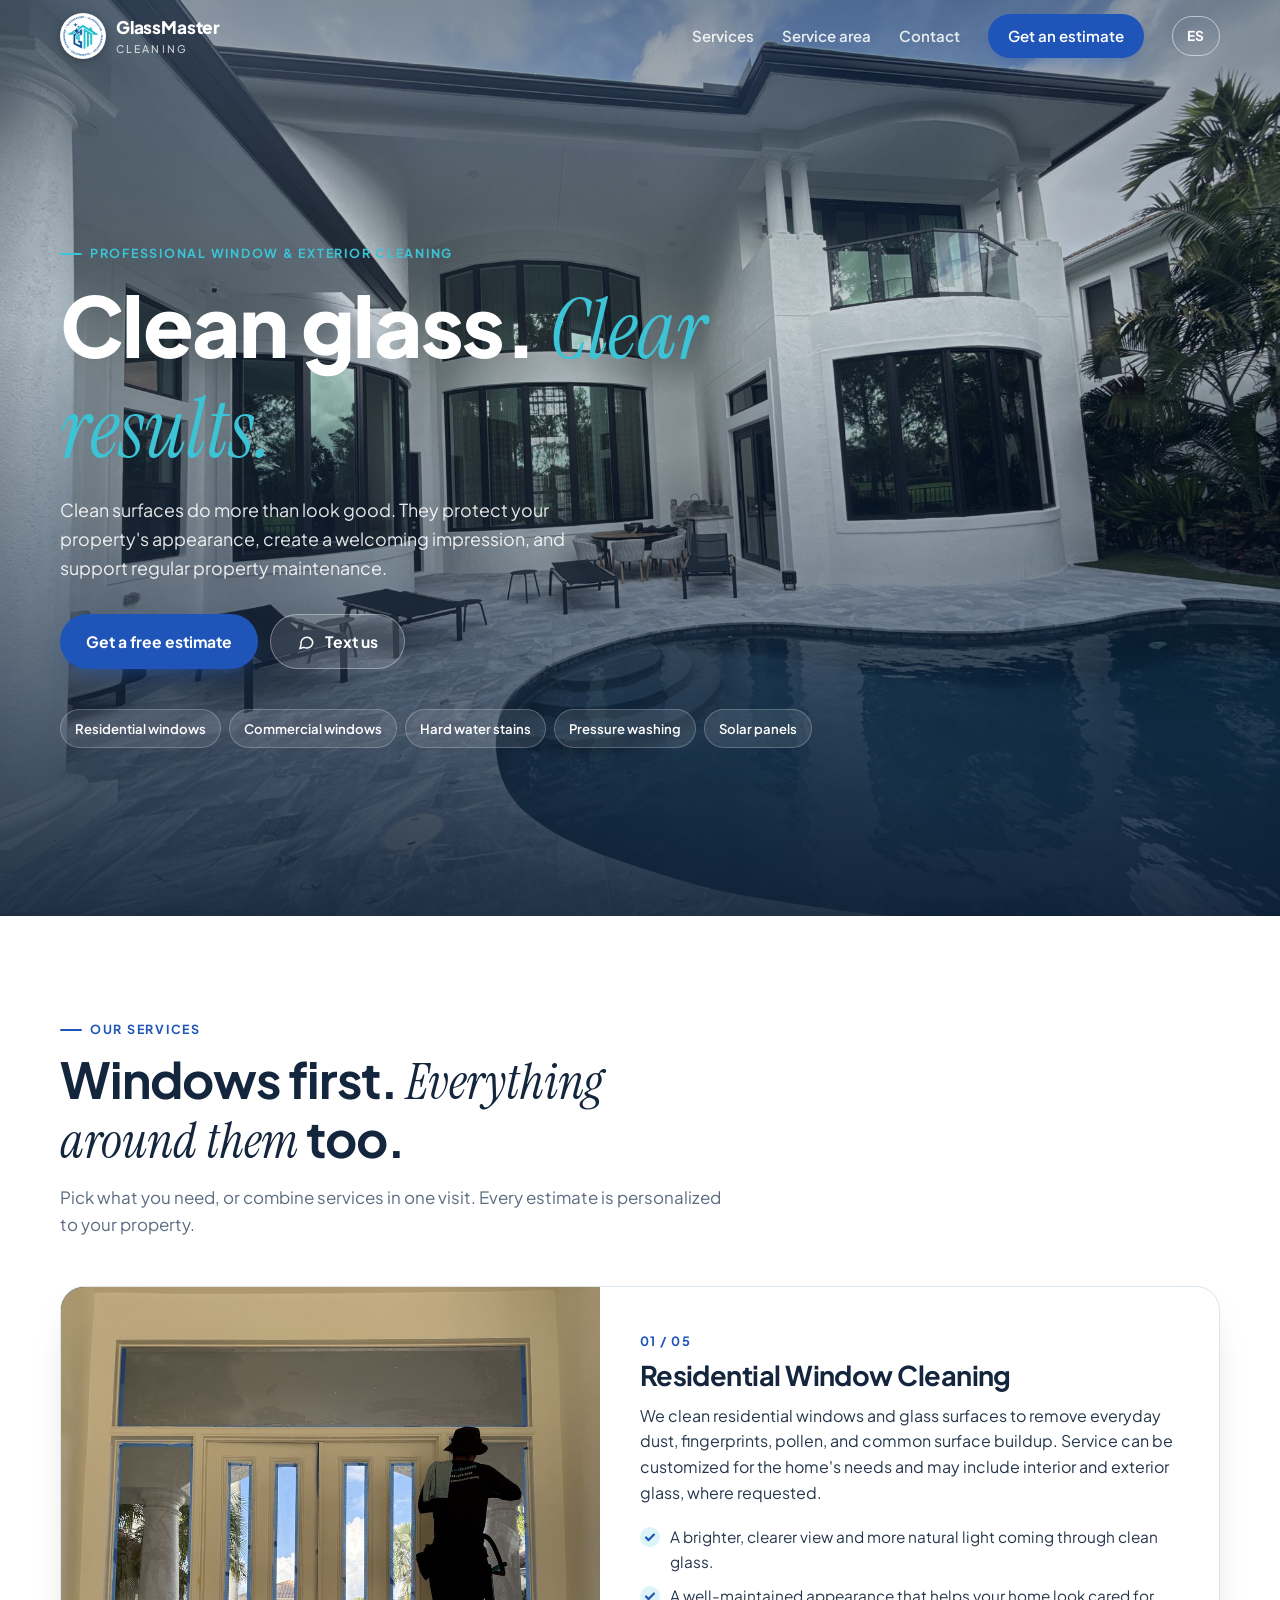
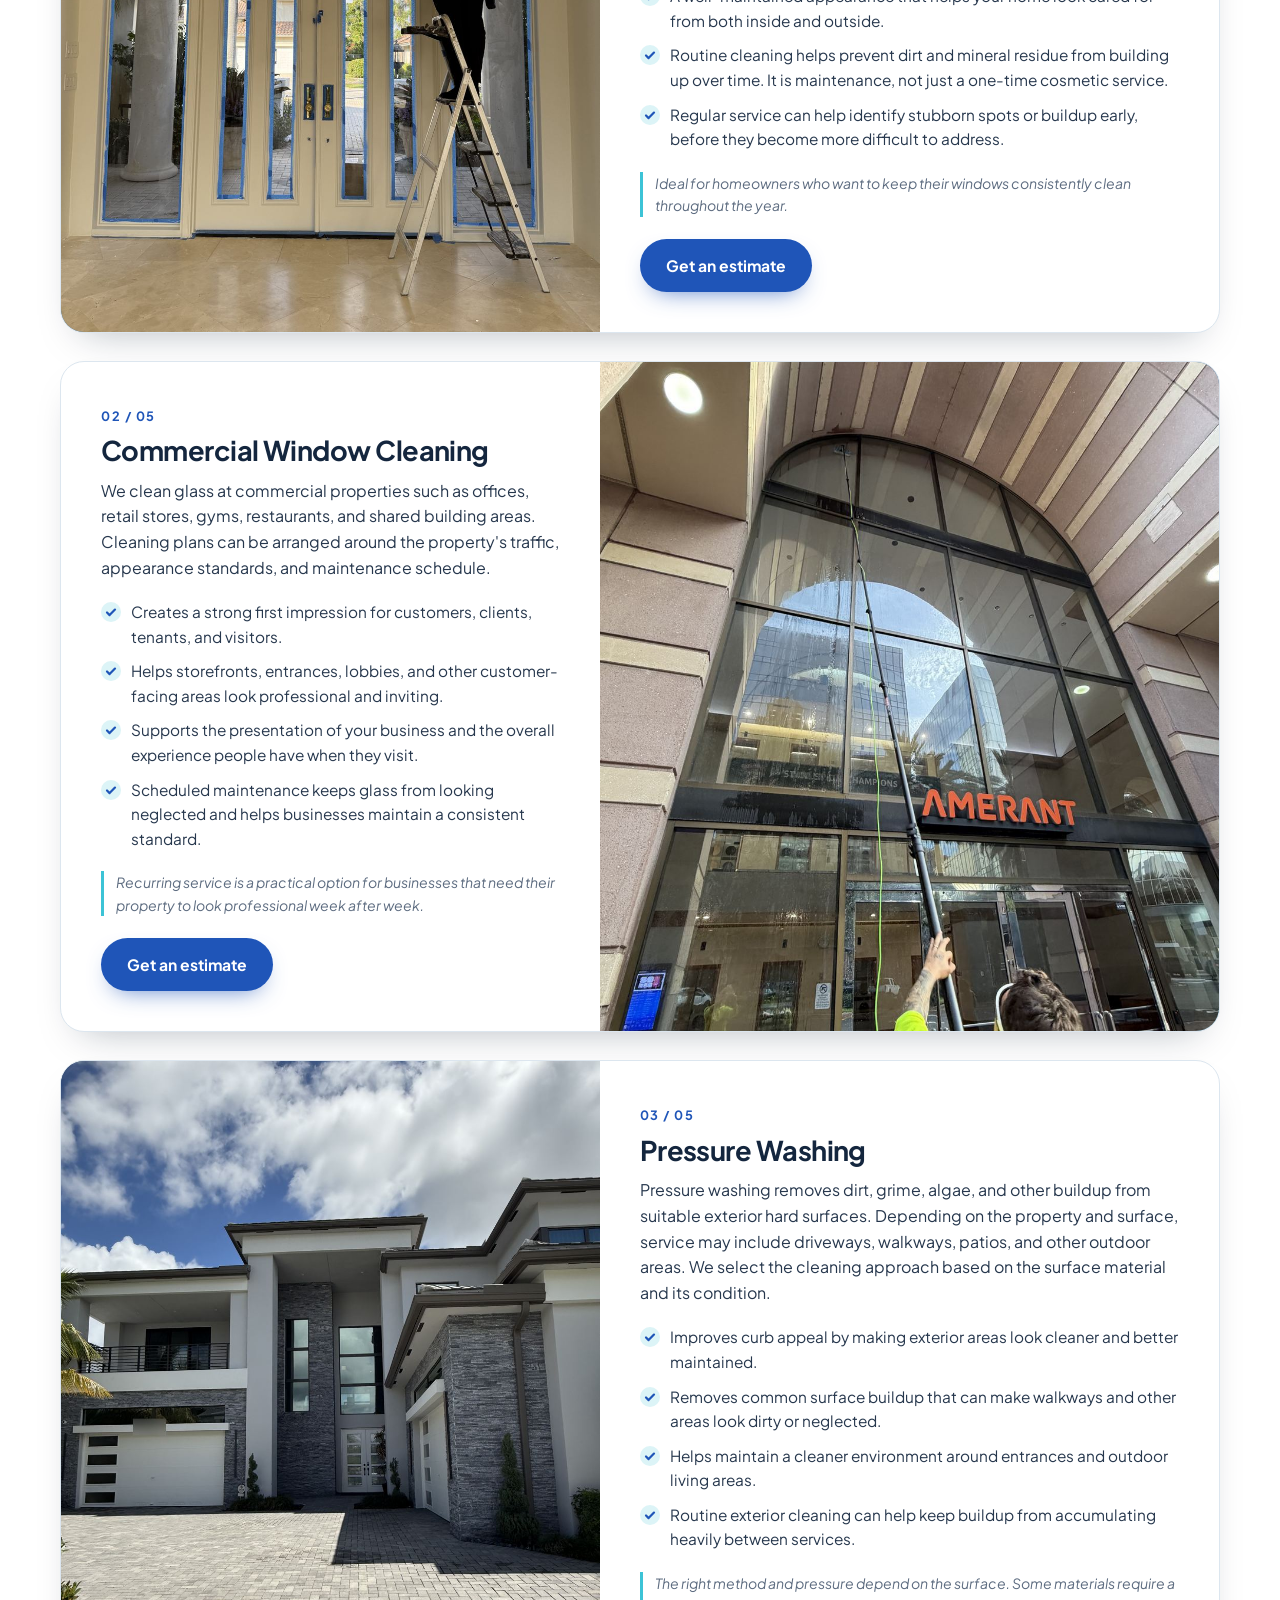
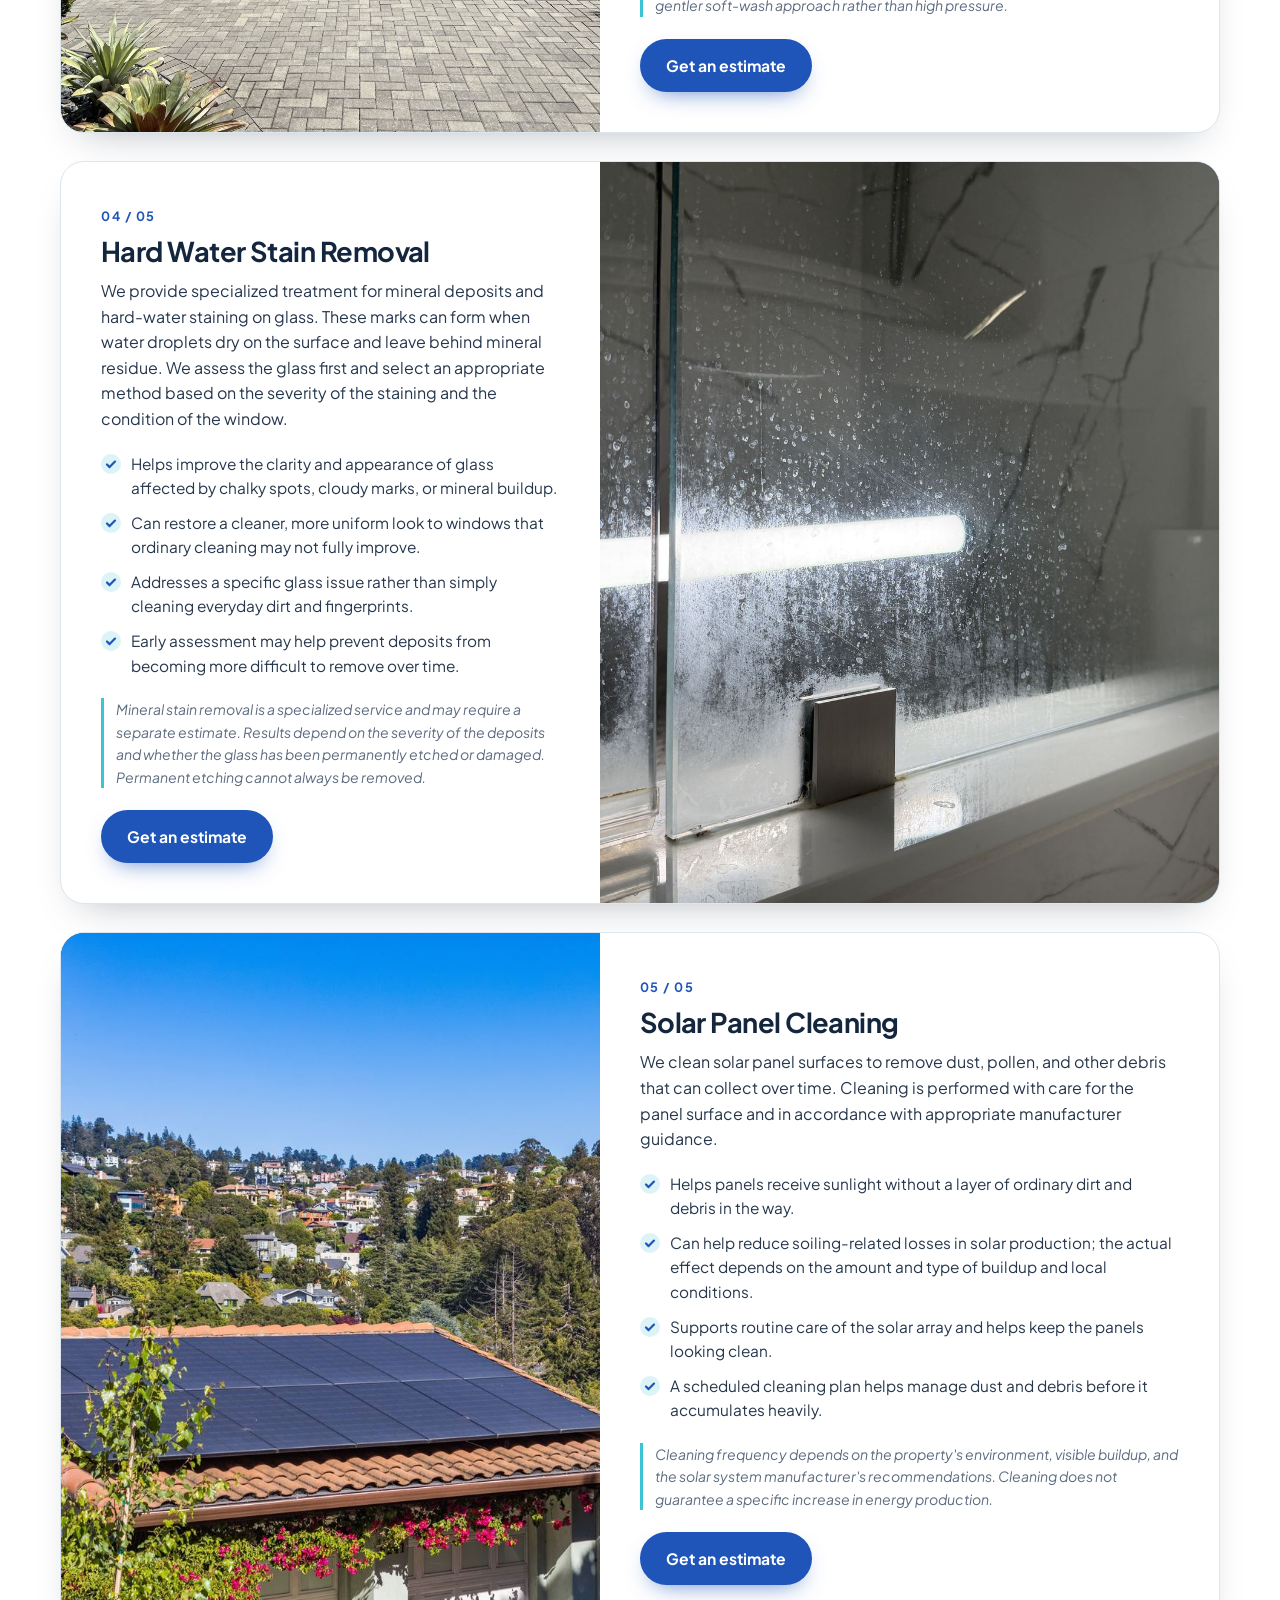
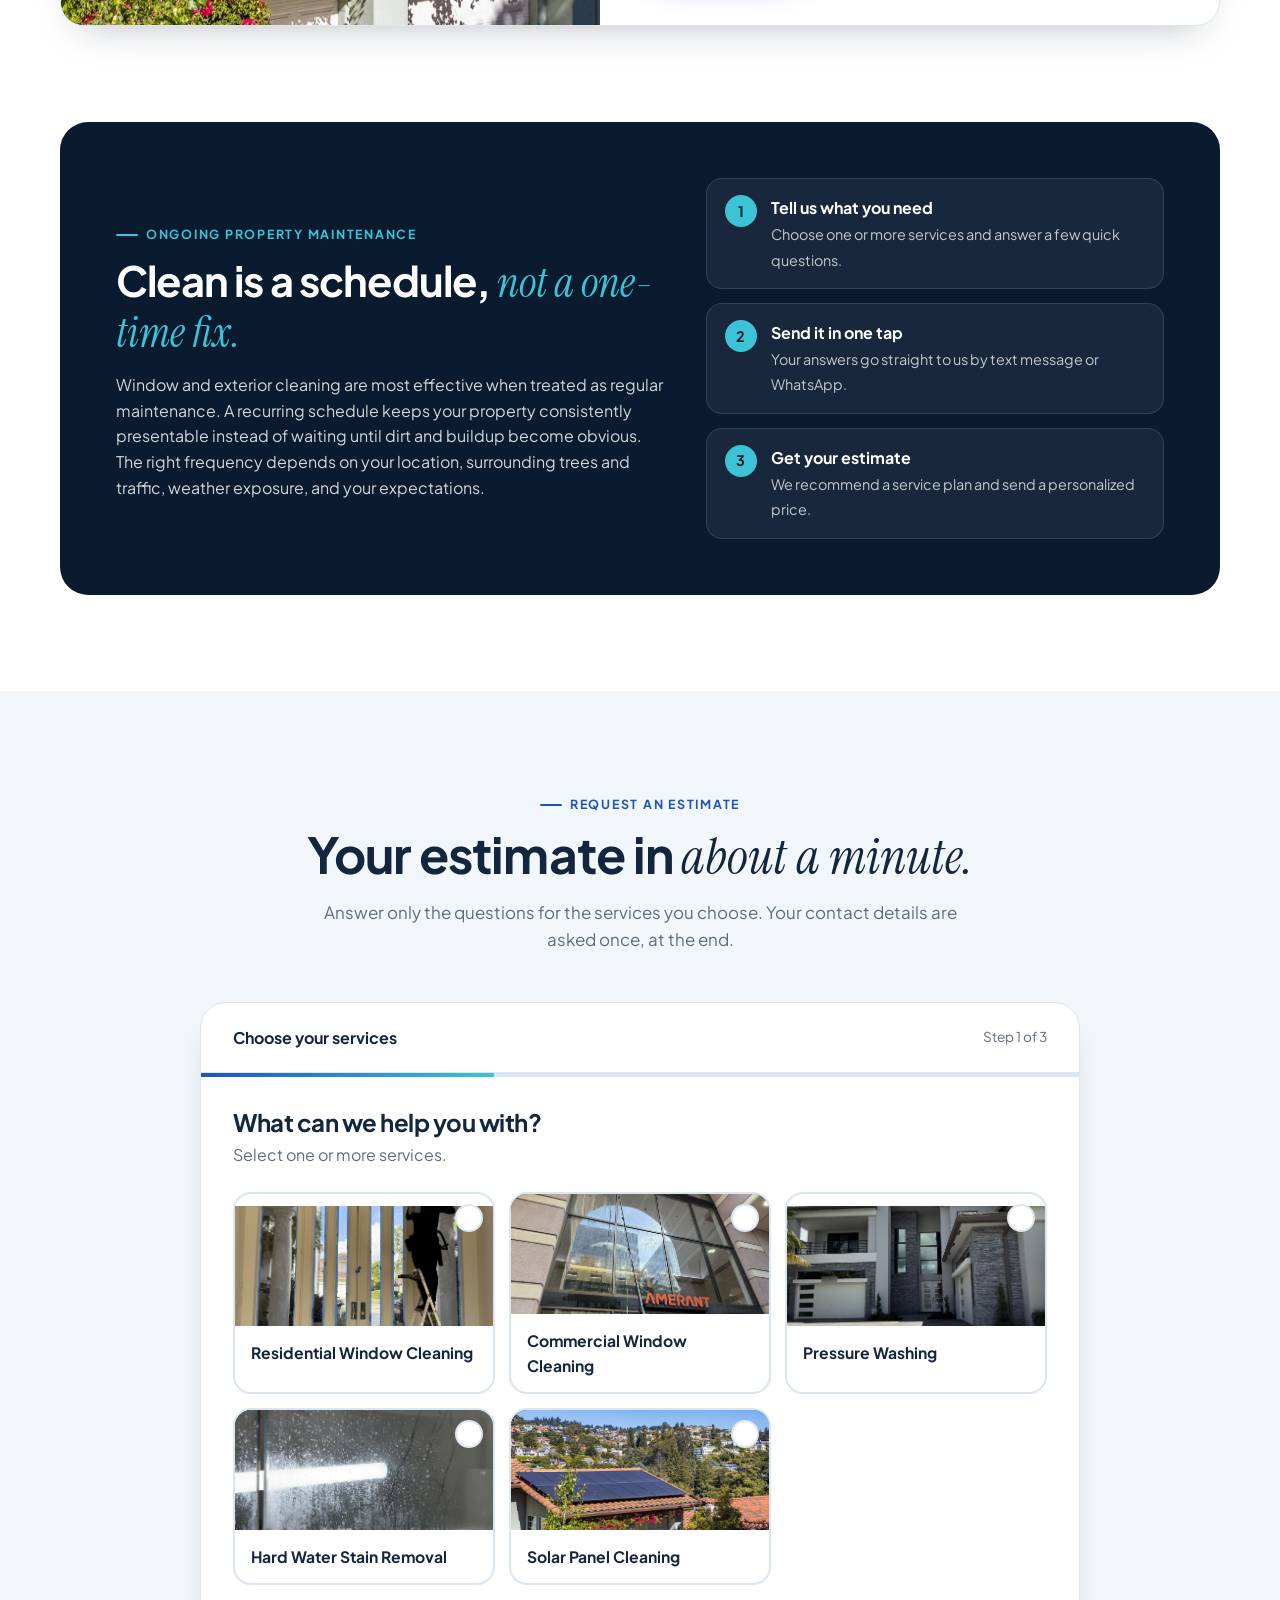
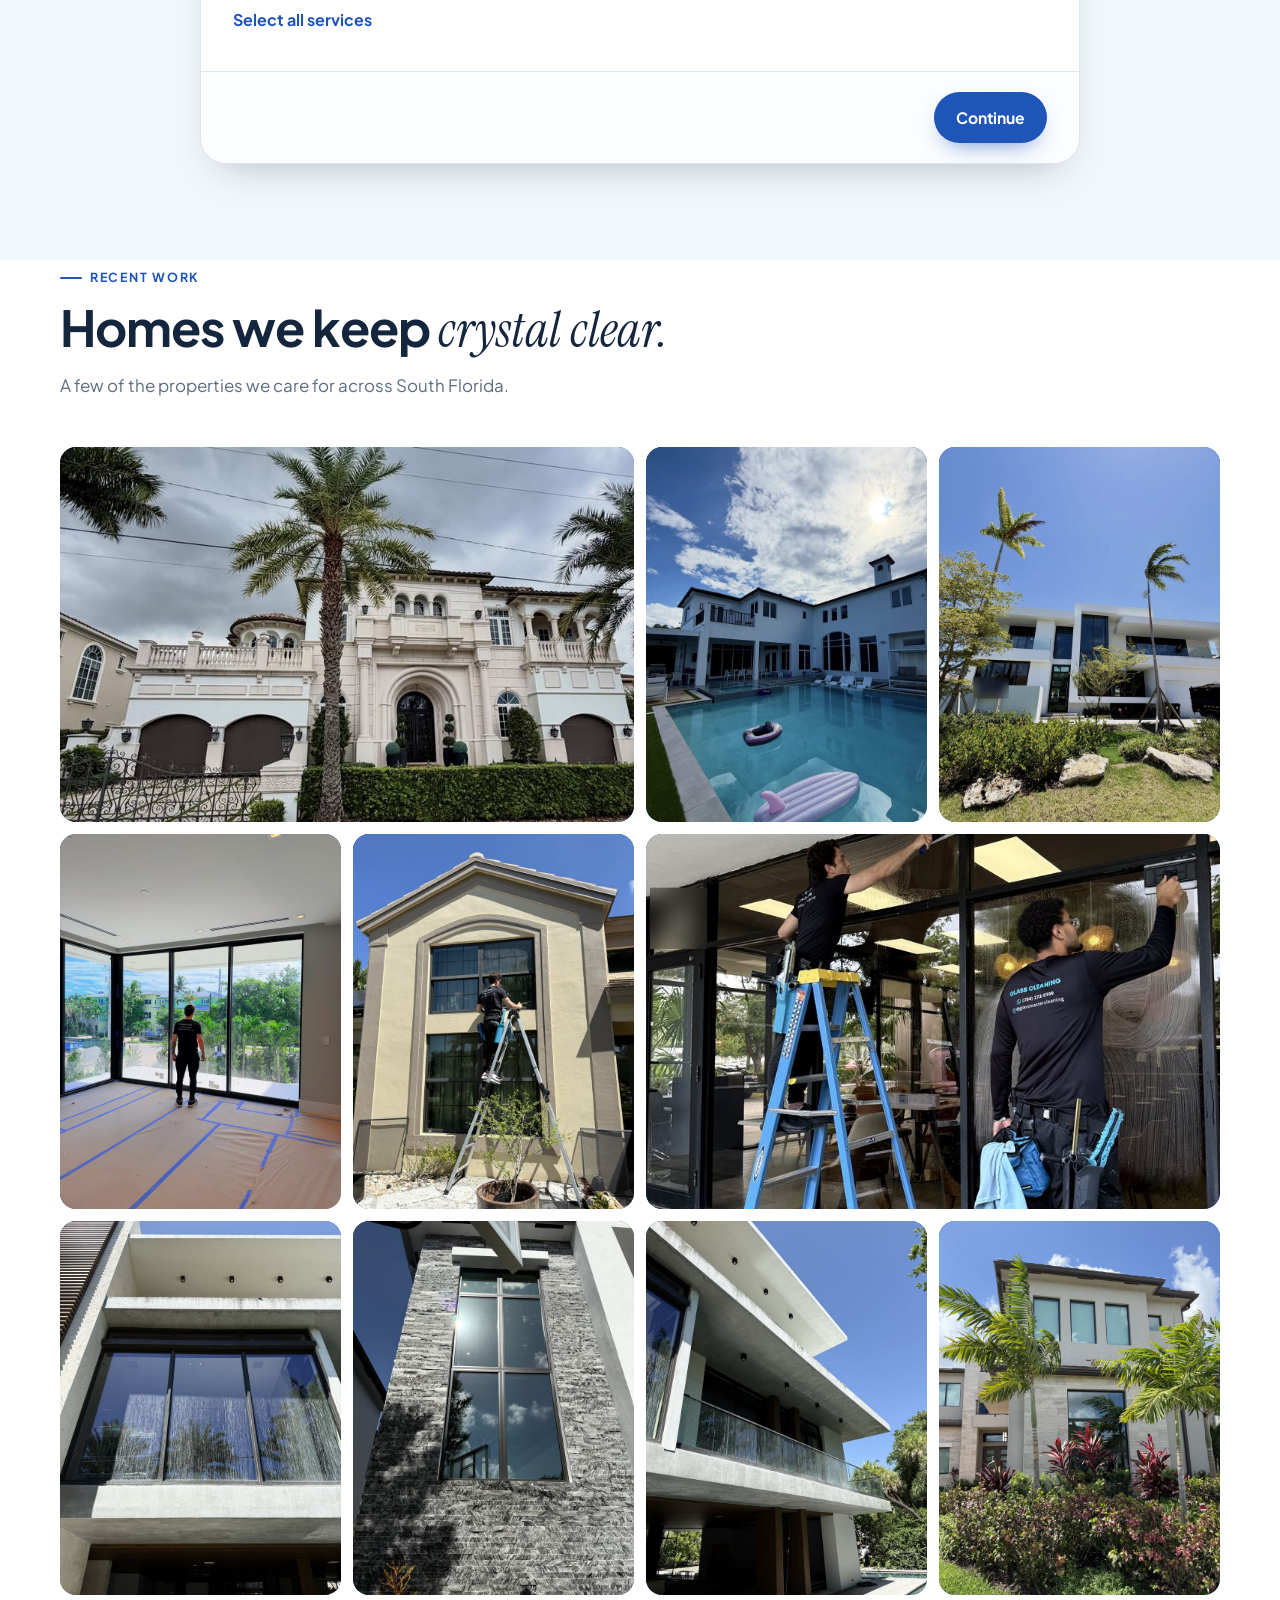
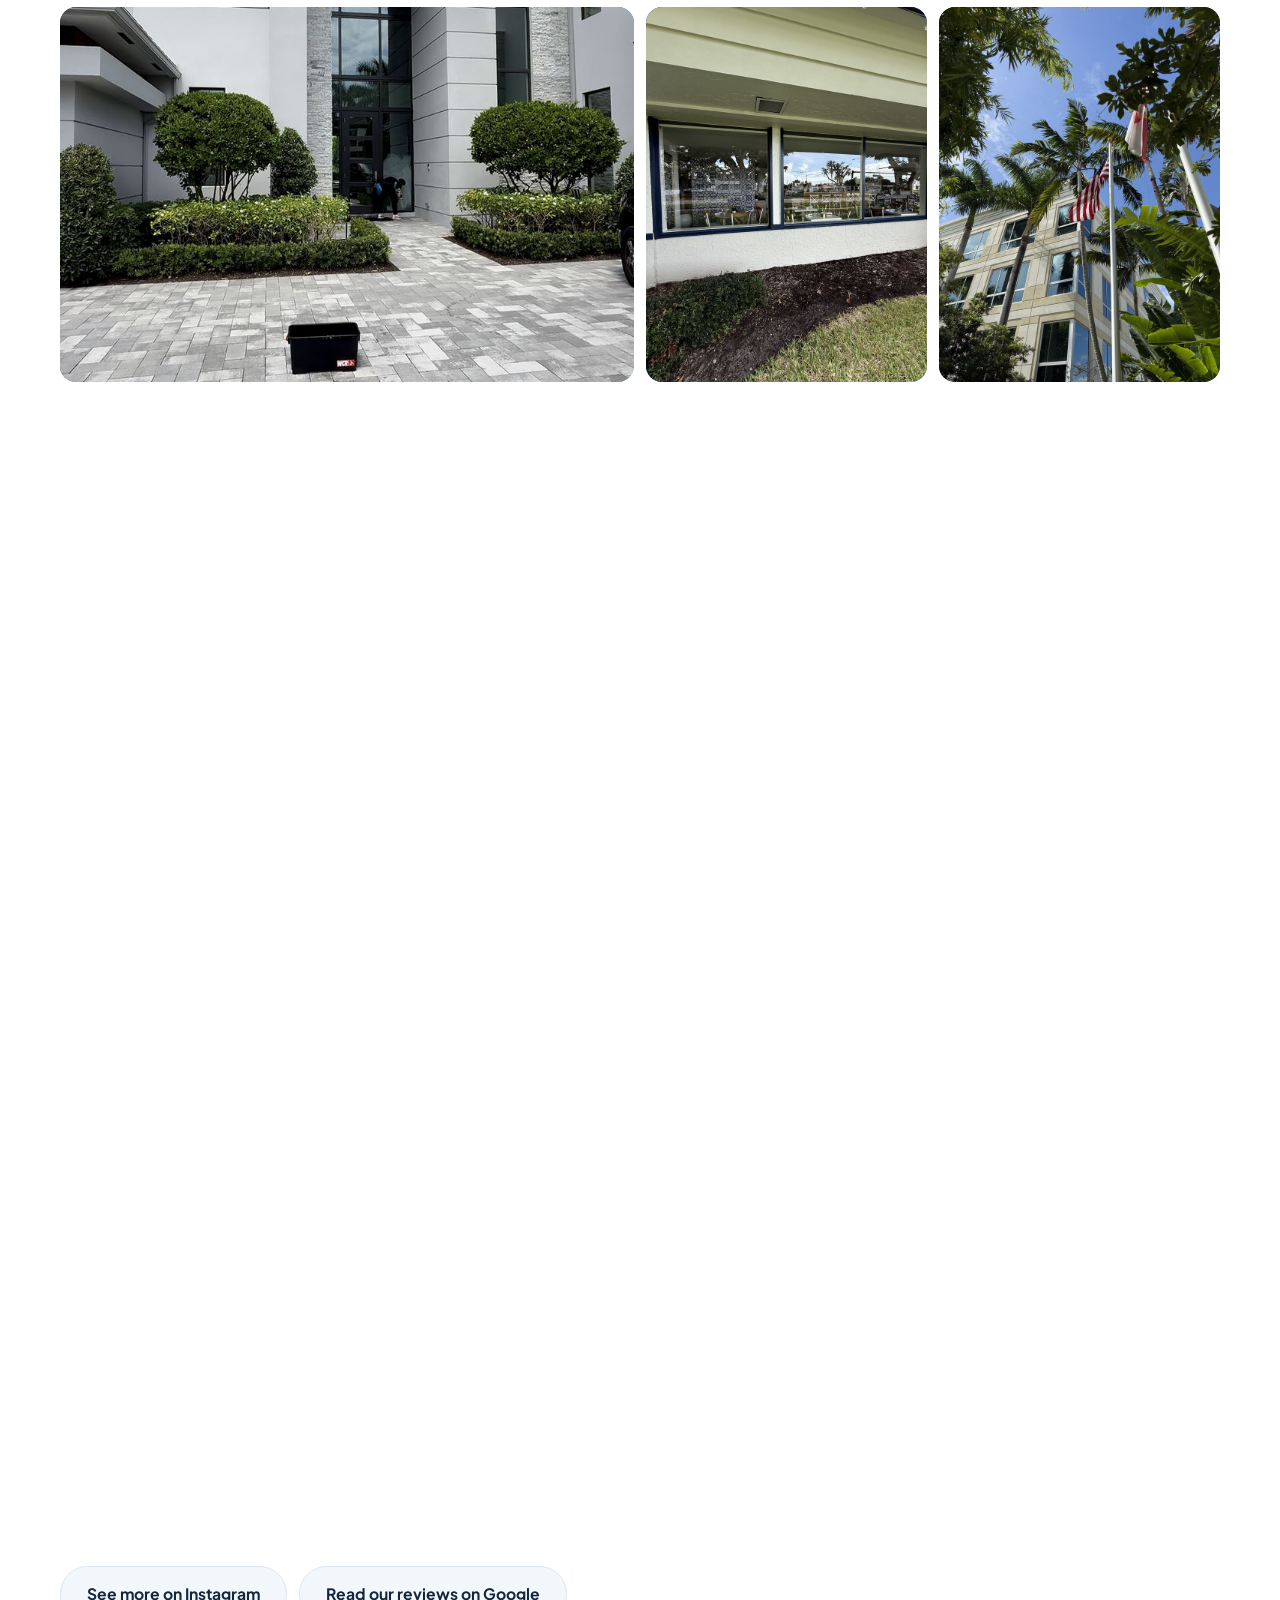
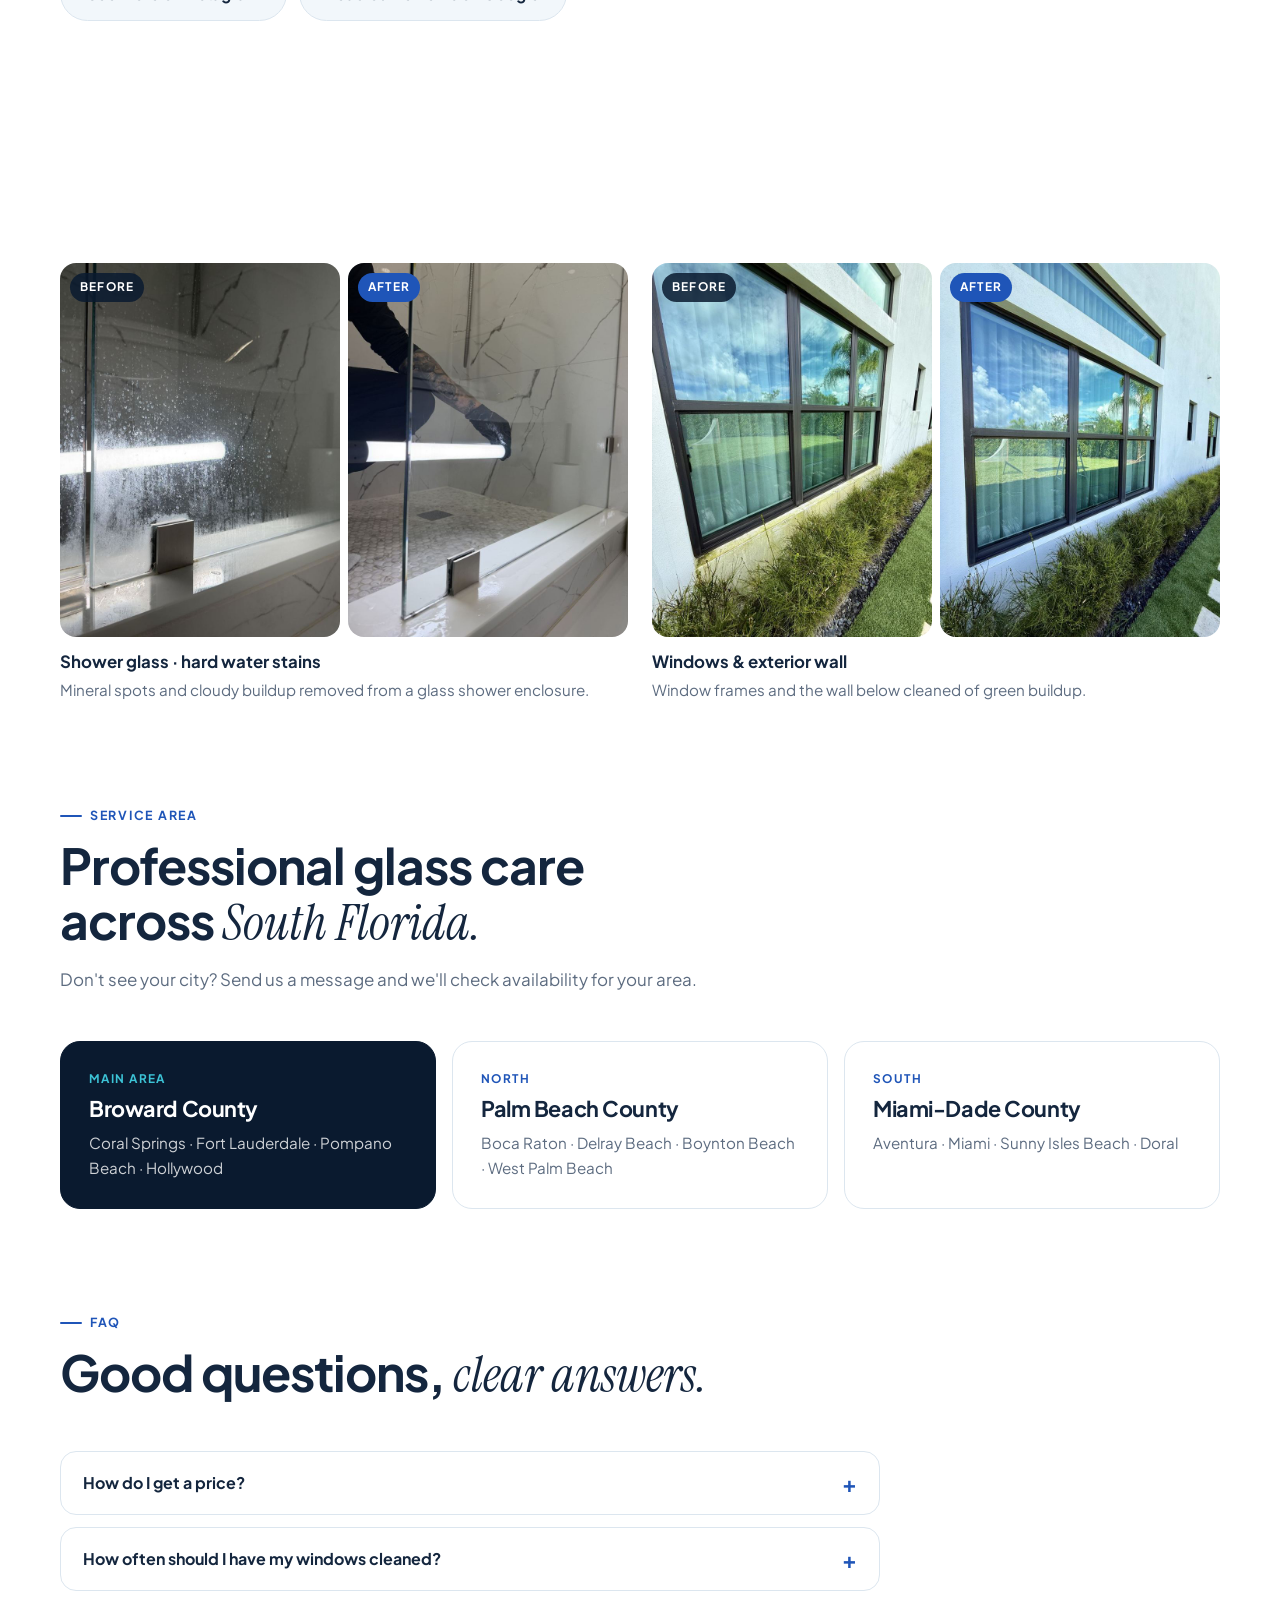
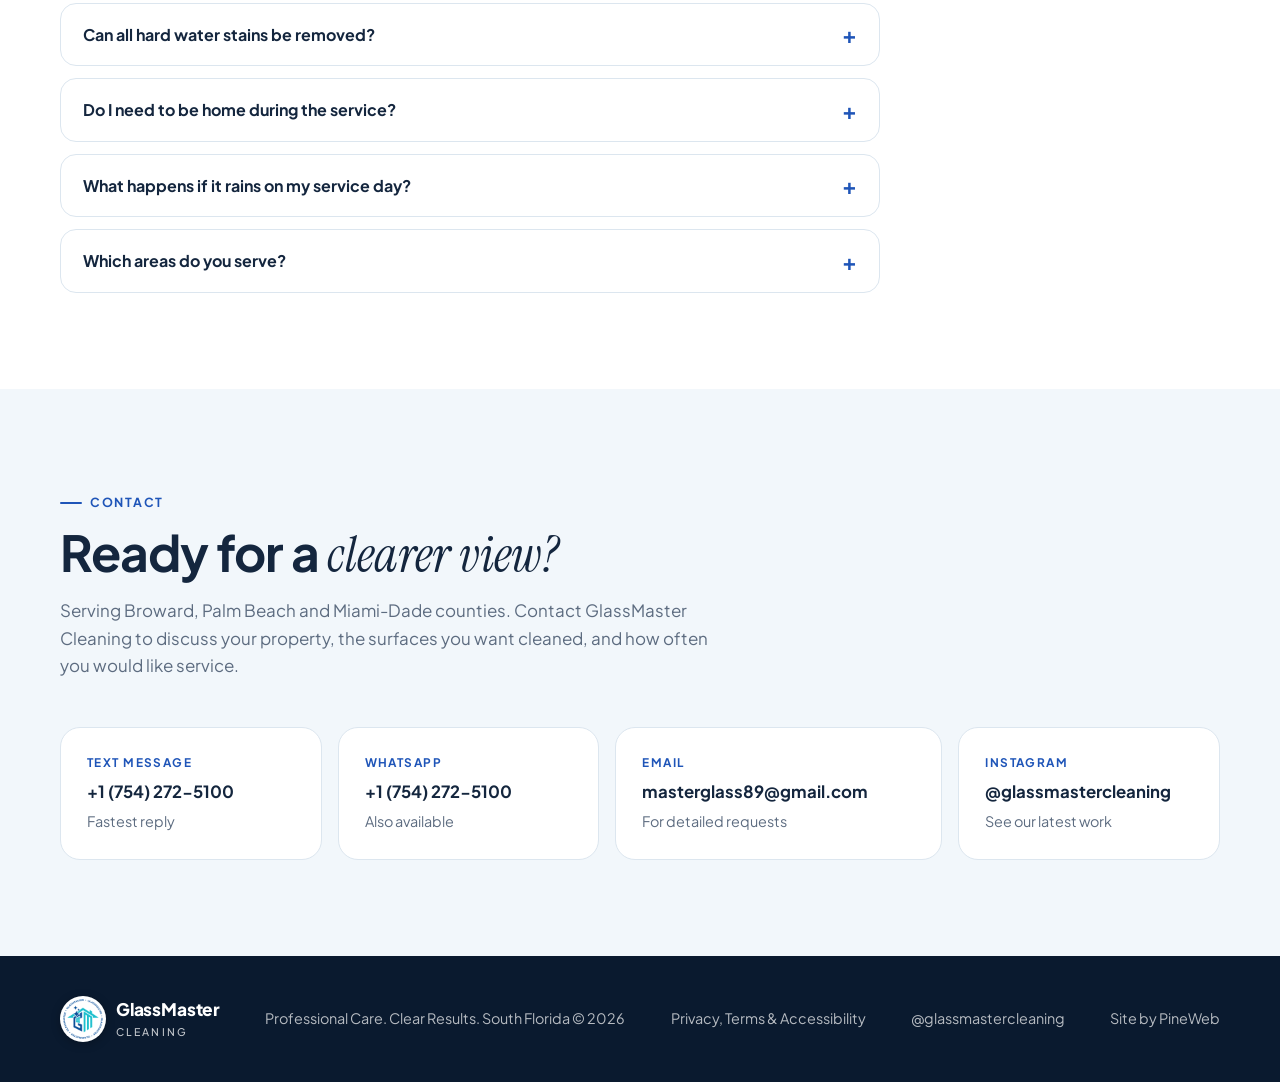
==== index.html @ ef09b22e "Gallery: add the client's new Site-2 photos Co-Authored-By: Claude Opus 5.5 <noreply@anthropic.com> " ====
<!doctype html>
<html lang="en">
<head>
<meta charset="utf-8">
<meta name="viewport" content="width=device-width, initial-scale=1">
<title>GlassMaster Cleaning | Window & Exterior Cleaning in South Florida</title>
<meta name="description" content="Residential and commercial window cleaning, hard water stain removal, pressure washing and solar panel cleaning. Get a personalized estimate in about a minute.">
<meta name="theme-color" content="#0A1A2F">
<link rel="canonical" href="https://glassmaster.pages.dev/">
<link rel="icon" type="image/png" href="img/favicon.png">
<link rel="apple-touch-icon" href="img/apple-touch-icon.png">
<meta property="og:type" content="website">
<meta property="og:site_name" content="GlassMaster Cleaning">
<meta property="og:title" content="GlassMaster Cleaning | Window & Exterior Cleaning in South Florida">
<meta property="og:description" content="Window cleaning, hard water stain removal, pressure washing and solar panel cleaning in Broward, Palm Beach and Miami-Dade. Get a free estimate.">
<meta property="og:url" content="https://glassmaster.pages.dev/">
<meta property="og:image" content="https://glassmaster.pages.dev/img/share.jpg">
<meta property="og:image:width" content="1200">
<meta property="og:image:height" content="630">
<meta property="og:locale" content="en_US">
<meta property="og:locale:alternate" content="es_US">
<meta name="twitter:card" content="summary_large_image">
<script type="application/ld+json">
{
  "@context": "https://schema.org",
  "@type": "HomeAndConstructionBusiness",
  "name": "GlassMaster Cleaning",
  "description": "Residential and commercial window cleaning, hard water stain removal, pressure washing and solar panel cleaning in South Florida.",
  "url": "https://glassmaster.pages.dev/",
  "image": "https://glassmaster.pages.dev/img/share.jpg",
  "logo": "https://glassmaster.pages.dev/img/logo.png",
  "telephone": "+1-754-272-5100",
  "email": "masterglass89@gmail.com",
  "sameAs": ["https://www.instagram.com/glassmastercleaning/"],
  "areaServed": [
    {"@type": "AdministrativeArea", "name": "Broward County, FL"},
    {"@type": "AdministrativeArea", "name": "Palm Beach County, FL"},
    {"@type": "AdministrativeArea", "name": "Miami-Dade County, FL"}
  ],
  "knowsAbout": ["Window cleaning", "Hard water stain removal", "Pressure washing", "Solar panel cleaning"]
}
</script>
<link rel="preconnect" href="https://fonts.googleapis.com">
<link rel="preconnect" href="https://fonts.gstatic.com" crossorigin>
<link href="https://fonts.googleapis.com/css2?family=Plus+Jakarta+Sans:wght@400;500;600;700;800&family=Instrument+Serif:ital@0;1&display=swap" rel="stylesheet">
<style>
:root{
  --navy:#0A1A2F; --ink:#14263E; --text:#26374D; --muted:#5D6C80;
  --line:#DCE6EF; --mist:#F2F7FB; --white:#FFFFFF;
  --blue:#1F55B8; --aqua:#3CC3D6; --aqua-soft:#DCF4F7; --ok:#1C9A6B;
  --r:18px; --shadow:0 18px 40px -22px rgba(10,26,47,.35);
}
*{box-sizing:border-box;margin:0;padding:0}
html{scroll-behavior:smooth}
body{font-family:"Plus Jakarta Sans",system-ui,sans-serif;color:var(--text);background:var(--white);line-height:1.6;-webkit-font-smoothing:antialiased}
img{max-width:100%;display:block}
a{color:inherit}
.wrap{width:min(1160px,100% - 32px);margin-inline:auto}
h1,h2,h3{color:var(--ink);line-height:1.12;letter-spacing:-.02em}
.serif{font-family:"Instrument Serif",Georgia,serif;font-weight:400;font-style:italic;letter-spacing:0}
.eyebrow{display:inline-flex;align-items:center;gap:8px;font-size:.78rem;font-weight:700;letter-spacing:.14em;text-transform:uppercase;color:var(--blue)}
.eyebrow::before{content:"";width:22px;height:2px;background:currentColor;border-radius:2px}
.btn{display:inline-flex;align-items:center;justify-content:center;gap:10px;font:inherit;font-weight:700;font-size:.98rem;border:0;border-radius:999px;padding:14px 26px;cursor:pointer;text-decoration:none;transition:transform .15s,box-shadow .15s,background .15s}
.btn:active{transform:scale(.98)}
.btn-primary{background:var(--blue);color:#fff;box-shadow:0 10px 24px -12px rgba(31,85,184,.8)}
.btn-primary:hover{background:#19479b}
.btn-ghost{background:rgba(255,255,255,.12);color:#fff;border:1px solid rgba(255,255,255,.35)}
.btn-ghost:hover{background:rgba(255,255,255,.2)}
.btn-light{background:var(--mist);color:var(--ink);border:1px solid var(--line)}
.btn-light:hover{background:#e7eff6}
.btn svg{width:18px;height:18px;flex:none}

/* header */
header{position:fixed;inset:0 0 auto;z-index:50;transition:background .25s,box-shadow .25s}
header.solid{background:rgba(10,26,47,.94);backdrop-filter:blur(10px);box-shadow:0 6px 20px -12px rgba(0,0,0,.5)}
.nav{display:flex;align-items:center;justify-content:space-between;height:72px}
.brand{display:flex;align-items:center;gap:10px;text-decoration:none;color:#fff;font-weight:800;letter-spacing:-.01em;font-size:1.08rem}
.brand-logo{width:46px;height:46px;flex:none;border-radius:50%;background:#fff;padding:3px;object-fit:contain;box-shadow:0 2px 10px rgba(0,0,0,.25)}
.brand small{display:block;font-weight:500;font-size:.66rem;letter-spacing:.2em;text-transform:uppercase;opacity:.75}
.brand-mark{width:38px;height:38px;flex:none}
.nav-links{display:flex;align-items:center;gap:28px}
.nav-links a{color:rgba(255,255,255,.85);text-decoration:none;font-weight:600;font-size:.94rem}
.nav-links a:hover{color:#fff}
.nav-links .btn{padding:10px 20px;color:#fff}
.lang-btn{font:inherit;font-weight:700;font-size:.85rem;letter-spacing:.04em;color:#fff;background:transparent;border:1.5px solid rgba(255,255,255,.55);border-radius:999px;padding:8px 14px;cursor:pointer}
.lang-btn:hover{border-color:#fff}
.lang-btn:focus-visible{outline:2px solid var(--aqua);outline-offset:3px}
@media (max-width:820px){.nav-links{gap:10px}.nav-links .btn{padding:10px 16px;white-space:nowrap}.lang-btn{padding:7px 11px}}
@media (max-width:820px){.nav-links a:not(.btn){display:none}}

/* hero */
.hero{position:relative;min-height:100svh;display:flex;align-items:flex-end;color:#fff;background:var(--navy);overflow:hidden}
.hero .ph{position:absolute;inset:0;border-radius:0}
.hero::after{content:"";position:absolute;inset:0;background:linear-gradient(180deg,rgba(10,26,47,.45) 0%,rgba(10,26,47,.2) 35%,rgba(10,26,47,.88) 100%)}
.hero-inner{position:relative;z-index:2;padding:140px 0 72px}
.hero h1{color:#fff;font-size:clamp(2.6rem,7vw,5.2rem);max-width:12ch;font-weight:800}
.hero h1 .serif{color:var(--aqua)}
.hero p.lead{max-width:560px;margin:20px 0 32px;font-size:1.12rem;color:rgba(255,255,255,.88)}
.hero-ctas{display:flex;flex-wrap:wrap;gap:12px}
.chips{display:flex;flex-wrap:wrap;gap:8px;margin-top:40px}
.chip{font-size:.82rem;font-weight:600;padding:8px 14px;border-radius:999px;background:rgba(255,255,255,.1);border:1px solid rgba(255,255,255,.22)}

/* photo slots */
.ph{position:relative;overflow:hidden;background:linear-gradient(135deg,#1C3A5E 0%,#2E6A9E 55%,#7FD3F5 100%);border-radius:var(--r)}
.ph::before{content:"";position:absolute;inset:-40%;background:linear-gradient(115deg,transparent 42%,rgba(255,255,255,.28) 50%,transparent 58%)}
.ph img{position:absolute;inset:0;width:100%;height:100%;object-fit:cover;opacity:0;transition:opacity .5s}
.ph.loaded img{opacity:1}
.ph.loaded::before{display:none}

section{padding:96px 0}
.head{max-width:680px;margin-bottom:48px}
.head h2{font-size:clamp(2rem,4.4vw,3.1rem);margin-top:12px}
.head p{margin-top:14px;color:var(--muted);font-size:1.06rem}

/* services */
.svc-list{display:grid;gap:28px}
.svc{display:grid;grid-template-columns:1fr 1.15fr;gap:0;border:1px solid var(--line);border-radius:24px;overflow:hidden;background:#fff;box-shadow:var(--shadow)}
.svc:nth-child(even) .svc-photo{order:2}
.svc-photo{min-height:340px;border-radius:0}
.svc-body{padding:40px}
.svc-num{font-size:.8rem;font-weight:700;color:var(--blue);letter-spacing:.12em}
.svc h3{font-size:1.7rem;margin:8px 0 12px}
.svc .what{color:var(--text)}
.benefits{list-style:none;margin:20px 0;display:grid;gap:10px}
.benefits li{display:flex;gap:10px;font-size:.96rem}
.benefits li::before{content:"";flex:none;width:20px;height:20px;margin-top:2px;border-radius:50%;background:var(--aqua-soft) url("data:image/svg+xml,%3Csvg xmlns='http://www.w3.org/2000/svg' viewBox='0 0 20 20'%3E%3Cpath d='M6 10.5l2.6 2.6L14 7.6' fill='none' stroke='%231F55B8' stroke-width='2.2' stroke-linecap='round' stroke-linejoin='round'/%3E%3C/svg%3E") center/100% no-repeat}
.note{font-size:.88rem;color:var(--muted);font-style:italic;border-left:3px solid var(--aqua);padding-left:12px;margin-bottom:22px}
@media (max-width:860px){.svc{grid-template-columns:1fr}.svc:nth-child(even) .svc-photo{order:0}.svc-photo{min-height:0;aspect-ratio:4/5}.svc-body{padding:28px 22px}}

/* maintenance band */
.band{background:var(--navy);color:#fff;border-radius:28px;padding:56px;display:grid;grid-template-columns:1.2fr 1fr;gap:40px;align-items:center}
.band h2{color:#fff;font-size:clamp(1.8rem,3.6vw,2.6rem)}
.band h2 .serif{color:var(--aqua)}
.band p{color:rgba(255,255,255,.82)}
.steps{display:grid;gap:14px}
.step{display:flex;gap:14px;align-items:flex-start;background:rgba(255,255,255,.06);border:1px solid rgba(255,255,255,.12);border-radius:16px;padding:16px 18px}
.step b{flex:none;width:32px;height:32px;border-radius:50%;display:grid;place-items:center;background:var(--aqua);color:var(--navy);font-size:.9rem}
.step strong{display:block;color:#fff}
.step span{font-size:.9rem;color:rgba(255,255,255,.75)}
@media (max-width:860px){.band{grid-template-columns:1fr;padding:36px 22px}}

/* quote wizard */
#quote{background:var(--mist)}
.wizard{background:#fff;border:1px solid var(--line);border-radius:26px;box-shadow:var(--shadow);overflow:hidden;max-width:880px;margin-inline:auto}
.wz-top{padding:22px 32px;border-bottom:1px solid var(--line);display:flex;justify-content:space-between;align-items:center;gap:16px;flex-wrap:wrap}
.wz-top .label{font-weight:700;color:var(--ink)}
.wz-top .count{font-size:.85rem;color:var(--muted)}
.bar{height:4px;background:var(--line)}
.bar i{display:block;height:100%;width:0;background:linear-gradient(90deg,var(--blue),var(--aqua));transition:width .35s}
.wz-body{padding:32px}
.wz-step{display:none;animation:fade .3s ease}
.wz-step.on{display:block}
@keyframes fade{from{opacity:0;transform:translateY(8px)}to{opacity:1;transform:none}}
.wz-step h3{font-size:1.5rem;margin-bottom:6px}
.wz-step > p.sub{color:var(--muted);margin-bottom:24px}
.pick-grid{display:grid;grid-template-columns:repeat(auto-fill,minmax(230px,1fr));gap:14px}
.pick{position:relative;border:2px solid var(--line);border-radius:18px;overflow:hidden;cursor:pointer;background:#fff;text-align:left;font:inherit;padding:0;transition:border-color .15s,transform .15s}
.pick:hover{border-color:#b9cde0}
.pick .ph{height:120px;border-radius:0}
.pick .t{padding:14px 16px;font-weight:700;color:var(--ink);font-size:.98rem}
.pick .tick{position:absolute;top:10px;right:10px;width:28px;height:28px;border-radius:50%;background:#fff;border:2px solid var(--line);display:grid;place-items:center;z-index:2}
.pick[aria-pressed="true"]{border-color:var(--blue)}
.pick[aria-pressed="true"] .tick{background:var(--blue);border-color:var(--blue)}
.pick[aria-pressed="true"] .tick::after{content:"";width:10px;height:6px;border:solid #fff;border-width:0 0 2.5px 2.5px;transform:rotate(-45deg) translate(1px,-1px)}
.select-all{margin-top:16px;background:none;border:0;font:inherit;font-weight:700;color:var(--blue);cursor:pointer;padding:6px 0}
.svc-banner{display:flex;gap:16px;align-items:center;margin-bottom:24px}
.svc-banner .ph{width:96px;height:72px;flex:none;border-radius:14px}
.svc-banner small{display:block;color:var(--blue);font-weight:700;font-size:.78rem;letter-spacing:.1em;text-transform:uppercase}
.q{margin-bottom:24px}
.q > label,.q > .ql{display:block;font-weight:700;color:var(--ink);margin-bottom:10px}
.q .hint{font-weight:500;color:var(--muted);font-size:.86rem}
.opts{display:flex;flex-wrap:wrap;gap:8px}
.opt{font:inherit;font-size:.92rem;font-weight:600;padding:10px 16px;border-radius:999px;border:1.5px solid var(--line);background:#fff;color:var(--text);cursor:pointer;transition:all .15s}
.opt:hover{border-color:#b9cde0}
.opt[aria-pressed="true"]{background:var(--blue);border-color:var(--blue);color:#fff}
input[type=text],input[type=email],input[type=tel],input[type=url],textarea{width:100%;font:inherit;font-size:1rem;padding:13px 15px;border:1.5px solid var(--line);border-radius:12px;background:#fff;color:var(--ink)}
input:focus,textarea:focus{outline:none;border-color:var(--blue);box-shadow:0 0 0 4px rgba(31,85,184,.12)}
textarea{min-height:90px;resize:vertical}
.grid2{display:grid;grid-template-columns:1fr 1fr;gap:0 16px}
@media (max-width:640px){.grid2{grid-template-columns:1fr}.wz-body{padding:24px 18px}.wz-top{padding:18px}}
.q.err .opts,.q.err input{animation:shake .3s}
.q.err > label,.q.err > .ql{color:#C2410C}
@keyframes shake{25%{transform:translateX(-4px)}75%{transform:translateX(4px)}}
.wz-nav{display:flex;justify-content:space-between;gap:12px;padding:20px 32px;border-top:1px solid var(--line);background:#fbfdff}
.wz-nav .btn{padding:12px 22px}
@media (max-width:640px){.wz-nav{padding:16px 18px}}
.summary{background:var(--mist);border:1px solid var(--line);border-radius:16px;padding:20px;font-size:.93rem;white-space:pre-wrap;font-family:inherit;color:var(--ink);max-height:340px;overflow:auto}
.send{display:grid;gap:10px;margin-top:20px}
.send .btn{width:100%}
.send-note{font-size:.86rem;color:var(--muted);margin-top:12px}
.btn-wa{background:#13803F;color:#fff}
.btn-wa:hover{background:#0F6B34}
.btn-mail{background:var(--navy);color:#fff}
.btn-mail:hover{background:var(--ink)}

/* contact */
.contact-grid{display:grid;grid-template-columns:repeat(auto-fit,minmax(250px,1fr));gap:16px}
@media (min-width:1100px){.contact-grid{grid-template-columns:1fr 1fr 1.25fr 1fr}}
.c-card{border:1px solid var(--line);border-radius:20px;padding:26px;text-decoration:none;background:#fff;transition:transform .15s,box-shadow .15s}
.c-card:hover{transform:translateY(-3px);box-shadow:var(--shadow)}
.c-card small{display:block;font-weight:700;letter-spacing:.12em;text-transform:uppercase;font-size:.74rem;color:var(--blue);margin-bottom:6px}
.c-card strong{display:block;color:var(--ink);font-size:1.05rem;overflow-wrap:anywhere}
.c-card span{display:block;color:var(--muted);font-size:.9rem;margin-top:4px}
@media (max-width:860px){.contact-grid{grid-template-columns:1fr}}

.gallery{display:grid;grid-template-columns:repeat(4,1fr);grid-auto-flow:dense;gap:12px}
.g-item{aspect-ratio:3/4;border-radius:16px}
.g-item:nth-child(10n+1),.g-item:nth-child(10n+6){grid-column:span 2;aspect-ratio:auto}
@media (max-width:860px){.gallery{grid-template-columns:1fr 1fr}.g-item:nth-child(10n+1),.g-item:nth-child(10n+6){grid-column:span 2;aspect-ratio:4/3}}
.area-grid{display:grid;grid-template-columns:repeat(3,1fr);gap:16px}
.area-card{border:1px solid var(--line);border-radius:20px;padding:28px;background:#fff}
.area-card.main{background:var(--navy);border-color:var(--navy)}
.area-card.main h3{color:#fff}.area-card.main p{color:rgba(255,255,255,.8)}.area-card.main small{color:var(--aqua)}
.area-card small{display:block;font-weight:700;letter-spacing:.12em;text-transform:uppercase;font-size:.74rem;color:var(--blue);margin-bottom:8px}
.area-card h3{font-size:1.35rem;margin-bottom:10px}
.area-card p{color:var(--muted);font-size:.95rem}
.ba-grid{display:grid;grid-template-columns:repeat(2,1fr);gap:24px}
.ba{margin:0}
.ba-pics{display:grid;grid-template-columns:1fr 1fr;gap:8px}
.ba-pics div{position:relative;border-radius:16px;overflow:hidden;aspect-ratio:3/4;background:var(--mist)}
.ba-pics img{width:100%;height:100%;object-fit:cover}
.ba-tag{position:absolute;left:10px;top:10px;background:rgba(10,26,47,.85);color:#fff;font-size:.74rem;font-weight:700;letter-spacing:.1em;text-transform:uppercase;padding:5px 10px;border-radius:999px}
.ba-tag.after{background:var(--blue)}
.ba figcaption{margin-top:12px;color:var(--muted);font-size:.95rem}
.ba figcaption strong{display:block;color:var(--ink);font-size:1.05rem;margin-bottom:2px}
@media (max-width:860px){.ba-grid{grid-template-columns:1fr}}
.faq{display:grid;gap:12px;max-width:820px}
.faq-item{border:1px solid var(--line);border-radius:16px;background:#fff;padding:0 22px}
.faq-item summary{cursor:pointer;list-style:none;display:flex;justify-content:space-between;gap:16px;align-items:center;padding:18px 0;font-weight:700;color:var(--ink)}
.faq-item summary::-webkit-details-marker{display:none}
.faq-item summary::after{content:"+";font-size:1.4rem;line-height:1;color:var(--blue);transition:transform .2s}
.faq-item[open] summary::after{transform:rotate(45deg)}
.faq-item summary:focus-visible{outline:2px solid var(--blue);outline-offset:4px;border-radius:6px}
.faq-item p{color:var(--muted);padding:0 0 18px}
@media (max-width:860px){.area-grid{grid-template-columns:1fr}}
footer{background:var(--navy);color:rgba(255,255,255,.7);padding:40px 0;font-size:.9rem}
.foot{display:flex;justify-content:space-between;align-items:center;gap:20px;flex-wrap:wrap}
.foot a{text-decoration:none}
.toast{position:fixed;white-space:nowrap;left:50%;bottom:24px;transform:translate(-50%,120px);background:var(--ink);color:#fff;padding:12px 20px;border-radius:999px;font-weight:600;transition:transform .3s,opacity .3s;opacity:0;z-index:99}
.toast.on{transform:translate(-50%,0);opacity:1}
.reveal{opacity:0;transform:translateY(18px);transition:opacity .6s,transform .6s}
.reveal.in{opacity:1;transform:none}
@media (prefers-reduced-motion:reduce){*{animation:none!important;transition:none!important}.reveal{opacity:1;transform:none}}
</style>
</head>
<body>

<header id="top-bar">
  <div class="wrap nav">
    <a class="brand" href="#top" id="brand">
      <svg class="brand-mark" viewBox="0 0 40 40" aria-hidden="true"><rect x="3" y="3" width="34" height="34" rx="9" fill="#1F55B8"/><rect x="9" y="9" width="22" height="22" rx="3" fill="none" stroke="#fff" stroke-width="2.4"/><path d="M20 9v22M9 20h22" stroke="#fff" stroke-width="2.4"/><path d="M12.5 17.5l5-5M23 27.5l5-5" stroke="#3CC3D6" stroke-width="2.2" stroke-linecap="round"/></svg>
      <span>GlassMaster<small>Cleaning</small></span>
    </a>
    <nav class="nav-links">
      <a href="#services" data-i18n="n_services">Services</a>
      <a href="#area" data-i18n="n_area">Service area</a>
      <a href="#contact" data-i18n="n_contact">Contact</a>
      <a class="btn btn-primary" href="#quote" data-i18n="n_quote">Get an estimate</a>
      <button type="button" class="lang-btn" id="lang-btn" lang="es" aria-label="Ver el sitio en español">ES</button>
    </nav>
  </div>
</header>

<main id="top">
  <section class="hero">
    <div class="ph" data-photo="hero"></div>
    <div class="wrap hero-inner">
      <span class="eyebrow" style="color:var(--aqua)" data-i18n="h_eyebrow">Professional window &amp; exterior cleaning</span>
      <h1 style="margin-top:14px" data-i18n="h_title">Clean glass. <span class="serif">Clear results.</span></h1>
      <p class="lead" data-i18n="h_lead">Clean surfaces do more than look good. They protect your property's appearance, create a welcoming impression, and support regular property maintenance.</p>
      <div class="hero-ctas">
        <a class="btn btn-primary" href="#quote" data-i18n="h_cta">Get a free estimate</a>
        <a class="btn btn-ghost" data-link="sms" href="#contact">
          <svg viewBox="0 0 24 24" fill="none" stroke="currentColor" stroke-width="2"><path d="M21 12a8 8 0 0 1-11.6 7.1L4 20.5l1.4-4.9A8 8 0 1 1 21 12z"/></svg>
          <span data-i18n="h_text">Text us</span>
        </a>
      </div>
      <div class="chips" data-i18n="h_chips">
        <span class="chip">Residential windows</span><span class="chip">Commercial windows</span><span class="chip">Hard water stains</span><span class="chip">Pressure washing</span><span class="chip">Solar panels</span>
      </div>
    </div>
  </section>

  <section id="services">
    <div class="wrap">
      <div class="head reveal">
        <span class="eyebrow" data-i18n="sv_e">Our services</span>
        <h2 data-i18n="sv_h">Windows first. <span class="serif">Everything around them</span> too.</h2>
        <p data-i18n="sv_p">Pick what you need, or combine services in one visit. Every estimate is personalized to your property.</p>
      </div>
      <div class="svc-list" id="svc-list"></div>
    </div>
  </section>

  <section id="how" style="padding-top:0">
    <div class="wrap">
      <div class="band reveal">
        <div>
          <span class="eyebrow" style="color:var(--aqua)" data-i18n="hw_e">Ongoing property maintenance</span>
          <h2 style="margin:12px 0 16px" data-i18n="hw_h">Clean is a schedule, <span class="serif">not a one-time fix.</span></h2>
          <p data-i18n="hw_p">Window and exterior cleaning are most effective when treated as regular maintenance. A recurring schedule keeps your property consistently presentable instead of waiting until dirt and buildup become obvious. The right frequency depends on your location, surrounding trees and traffic, weather exposure, and your expectations.</p>
        </div>
        <div class="steps" data-i18n="hw_steps">
          <div class="step"><b>1</b><div><strong>Tell us what you need</strong><span>Choose one or more services and answer a few quick questions.</span></div></div>
          <div class="step"><b>2</b><div><strong>Send it in one tap</strong><span>Your answers go straight to us by text message or WhatsApp.</span></div></div>
          <div class="step"><b>3</b><div><strong>Get your estimate</strong><span>We recommend a service plan and send a personalized price.</span></div></div>
        </div>
      </div>
    </div>
  </section>

  <section id="quote">
    <div class="wrap">
      <div class="head reveal" style="text-align:center;margin-inline:auto">
        <span class="eyebrow" data-i18n="q_e">Request an estimate</span>
        <h2 data-i18n="q_h">Your estimate in <span class="serif">about a minute.</span></h2>
        <p data-i18n="q_p">Answer only the questions for the services you choose. Your contact details are asked once, at the end.</p>
      </div>
      <div class="wizard" id="wizard">
        <div class="wz-top"><span class="label" id="wz-label">Choose your services</span><span class="count" id="wz-count"></span></div>
        <div class="bar"><i id="wz-bar"></i></div>
        <div class="wz-body" id="wz-body"></div>
        <div class="wz-nav">
          <button class="btn btn-light" id="wz-back" type="button" data-i18n="back">Back</button>
          <button class="btn btn-primary" id="wz-next" type="button">Continue</button>
        </div>
      </div>
    </div>
  </section>

  <section id="work" style="padding-top:0">
    <div class="wrap">
      <div class="head reveal">
        <span class="eyebrow" data-i18n="w_e">Recent work</span>
        <h2 data-i18n="w_h">Homes we keep <span class="serif">crystal clear.</span></h2>
        <p data-i18n="w_p">A few of the properties we care for across South Florida.</p>
      </div>
      <div class="gallery" id="gallery"></div>
      <p style="margin-top:24px;display:flex;flex-wrap:wrap;gap:12px"><a class="btn btn-light" data-link="ig" href="#" data-i18n="w_ig">See more on Instagram</a><a class="btn btn-light" data-link="reviews" href="#" data-i18n="w_rev">Read our reviews on Google</a></p>
    </div>
  </section>

  <section id="before-after" style="padding-top:0">
    <div class="wrap">
      <div class="head reveal">
        <span class="eyebrow" data-i18n="ba_e">Before &amp; after</span>
        <h2 data-i18n="ba_h">See the <span class="serif">difference.</span></h2>
      </div>
      <div class="ba-grid">
        <figure class="ba reveal">
          <div class="ba-pics">
            <div><img src="img/before-after/par1-before.jpg" alt="Glass shower door covered in white hard water spots before cleaning" data-i18n-alt="par1-before" width="720" height="960" loading="lazy"><span class="ba-tag" data-i18n="ba_before">Before</span></div>
            <div><img src="img/before-after/par1-after.jpg" alt="The same shower glass clear and spotless after hard water stain removal" data-i18n-alt="par1-after" width="720" height="960" loading="lazy"><span class="ba-tag after" data-i18n="ba_after">After</span></div>
          </div>
          <figcaption data-i18n="ba_c1"><strong>Shower glass · hard water stains</strong>Mineral spots and cloudy buildup removed from a glass shower enclosure.</figcaption>
        </figure>
        <figure class="ba reveal">
          <div class="ba-pics">
            <div><img src="img/before-after/par2-before.jpg" alt="Exterior window with green stains on the wall below before cleaning" data-i18n-alt="par2-before" width="720" height="960" loading="lazy"><span class="ba-tag" data-i18n="ba_before">Before</span></div>
            <div><img src="img/before-after/par2-after.jpg" alt="The same window and wall clean after exterior cleaning" data-i18n-alt="par2-after" width="720" height="960" loading="lazy"><span class="ba-tag after" data-i18n="ba_after">After</span></div>
          </div>
          <figcaption data-i18n="ba_c2"><strong>Windows &amp; exterior wall</strong>Window frames and the wall below cleaned of green buildup.</figcaption>
        </figure>
      </div>
    </div>
  </section>

  <section id="area" style="padding-top:0">
    <div class="wrap">
      <div class="head reveal">
        <span class="eyebrow" data-i18n="ar_e">Service area</span>
        <h2 data-i18n="ar_h">Professional glass care across <span class="serif">South Florida.</span></h2>
        <p data-i18n="ar_p">Don't see your city? Send us a message and we'll check availability for your area.</p>
      </div>
      <div class="area-grid">
        <div class="area-card main reveal"><small data-i18n="ar_main">Main area</small><h3 data-i18n="ar_bw">Broward County</h3><p>Coral Springs · Fort Lauderdale · Pompano Beach · Hollywood</p></div>
        <div class="area-card reveal"><small data-i18n="ar_n">North</small><h3 data-i18n="ar_pb">Palm Beach County</h3><p>Boca Raton · Delray Beach · Boynton Beach · West Palm Beach</p></div>
        <div class="area-card reveal"><small data-i18n="ar_s">South</small><h3 data-i18n="ar_md">Miami-Dade County</h3><p>Aventura · Miami · Sunny Isles Beach · Doral</p></div>
      </div>
    </div>
  </section>

  <section id="faq" style="padding-top:0">
    <div class="wrap">
      <div class="head reveal">
        <span class="eyebrow" data-i18n="fq_e">FAQ</span>
        <h2 data-i18n="fq_h">Good questions, <span class="serif">clear answers.</span></h2>
      </div>
      <div class="faq" data-i18n="fq_list">
        <details class="faq-item reveal"><summary>How do I get a price?</summary><p>Use the estimate form above or send us a text. Answer a few quick questions about your property and we'll reply with a personalized estimate. Estimates are free.</p></details>
        <details class="faq-item reveal"><summary>How often should I have my windows cleaned?</summary><p>It depends on your location, nearby trees and traffic, weather exposure and how spotless you like your glass. Many properties do best on a regular schedule, and we'll suggest a frequency that fits yours in your estimate.</p></details>
        <details class="faq-item reveal"><summary>Can all hard water stains be removed?</summary><p>Most mineral buildup can be removed or greatly reduced. Stains that have been there for years can etch into the glass, and that damage can't always be fully reversed. Send us photos and we'll tell you what to expect before the visit.</p></details>
        <details class="faq-item reveal"><summary>Do I need to be home during the service?</summary><p>Not always. For exterior work we only need safe access to the areas being cleaned. We'll confirm the details with you when we schedule.</p></details>
        <details class="faq-item reveal"><summary>What happens if it rains on my service day?</summary><p>If the weather isn't safe or right for the job, we'll reach out and reschedule with you.</p></details>
        <details class="faq-item reveal"><summary>Which areas do you serve?</summary><p>Broward County is our main area, and we also serve Palm Beach and Miami-Dade counties. If you don't see your city, send us a message and we'll check.</p></details>
      </div>
    </div>
  </section>

  <section id="contact" style="background:var(--mist)">
    <div class="wrap">
      <div class="head reveal">
        <span class="eyebrow" data-i18n="ct_e">Contact</span>
        <h2 data-i18n="ct_h">Ready for a <span class="serif">clearer view?</span></h2>
        <p id="area-line" data-i18n="ct_p">Contact GlassMaster Cleaning to discuss your property, the surfaces you want cleaned, and how often you would like service.</p>
      </div>
      <div class="contact-grid">
        <a class="c-card" data-link="sms" href="#"><small data-i18n="c_sms">Text message</small><strong data-show="phone"></strong><span data-i18n="c_sms2">Fastest reply</span></a>
        <a class="c-card" data-link="wa" href="#"><small>WhatsApp</small><strong data-show="phone"></strong><span data-i18n="c_wa2">Also available</span></a>
        <a class="c-card" data-link="mail" data-needs="email" href="#"><small data-i18n="c_mail">Email</small><strong data-show="email"></strong><span data-i18n="c_mail2">For detailed requests</span></a>
        <a class="c-card" data-link="ig" href="#"><small>Instagram</small><strong data-show="ighandle"></strong><span data-i18n="c_ig2">See our latest work</span></a>
      </div>
    </div>
  </section>
</main>

<footer>
  <div class="wrap foot">
    <a class="brand" href="#top"><img class="brand-logo" src="img/logo.png" alt=""><span>GlassMaster<small>Cleaning</small></span></a>
    <span><span data-i18n="f_tag">Professional Care. Clear Results. South Florida</span> &copy; <span id="yr"></span></span>
    <a href="privacy.html" id="privacy-link" data-i18n="f_priv">Privacy, Terms &amp; Accessibility</a>
    <a href="https://www.instagram.com/glassmastercleaning/" target="_blank" rel="noopener">@glassmastercleaning</a>
    <span><span data-i18n="f_by">Site by</span> <a href="https://pine-web-site.pages.dev" target="_blank" rel="noopener">PineWeb</a></span>
  </div>
</footer>

<div class="toast" id="toast" role="status" aria-live="polite"></div>

<script>
/* ===== Business info: edit here ===== */
const CONFIG = {
  phone: "+1 (754) 272-5100",   // shown on the site
  phoneDigits: "17542725100",   // country code + number, digits only (texts & WhatsApp)
  email: "masterglass89@gmail.com", // leave empty to hide the email options
  instagram: "glassmastercleaning",
  reviews: "https://share.google/psCZiamiwQSyMjKF9", // Google Business Profile (GLASSMASTER GPM CORP); leave empty to hide the button
  area: "Serving Broward, Palm Beach and Miami-Dade counties"
};

/* Photos: put files in img/ with these names (.jpg). Missing photos show a blue placeholder. */
const FOTOS = {
  hero: "img/hero.jpg",
  heroMobile: "img/hero-mobile.jpg",   // vertical photo used on phones
  residential: "img/residential.jpg",
  commercial: "img/commercial.jpg",
  hardwater: "img/hard-water.jpg",
  power: "img/pressure-washing.jpg",
  solar: "img/solar.jpg",
  logo: "img/logo.png",
  /* gallery, in display order (11-13: the client's Instagram picks; 14-24: the client's Site-2 folder) */
  work: [11,12,13,14,15,16,17,18,19,20,21,22,23,24,1,2,3,4,5,6,7,8,9].map(n=>`img/work-${n}.jpg`)
};

/* Which part of a photo stays visible when it is cropped */
const FOCUS = { solar: "30% 75%" };

const STORIES = ["1 story","2 stories","3+ stories"];
const SIDES = ["Exterior only","Interior only","Interior & exterior"];

const SERVICES_EN = [
  { id:"residential", photo:"residential", name:"Residential Window Cleaning",
    what:"We clean residential windows and glass surfaces to remove everyday dust, fingerprints, pollen, and common surface buildup. Service can be customized for the home's needs and may include interior and exterior glass, where requested.",
    benefits:["A brighter, clearer view and more natural light coming through clean glass.","A well-maintained appearance that helps your home look cared for from both inside and outside.","Routine cleaning helps prevent dirt and mineral residue from building up over time. It is maintenance, not just a one-time cosmetic service.","Regular service can help identify stubborn spots or buildup early, before they become more difficult to address."],
    note:"Ideal for homeowners who want to keep their windows consistently clean throughout the year.",
    questions:[
      {id:"stories", q:"How many stories is the home?", opts:STORIES},
      {id:"panes", q:"About how many glass panes does the home have?", opts:["1–10","11–20","21–35","36–50","50+","Not sure"]},
      {id:"side", q:"Which service would you like?", opts:SIDES},
      {id:"screens", q:"Include screen cleaning?", opts:["Yes","No"]},
      {id:"tracks", q:"Include window tracks and sills?", opts:["Yes","No"]}
    ]},
  { id:"commercial", photo:"commercial", name:"Commercial Window Cleaning",
    what:"We clean glass at commercial properties such as offices, retail stores, gyms, restaurants, and shared building areas. Cleaning plans can be arranged around the property's traffic, appearance standards, and maintenance schedule.",
    benefits:["Creates a strong first impression for customers, clients, tenants, and visitors.","Helps storefronts, entrances, lobbies, and other customer-facing areas look professional and inviting.","Supports the presentation of your business and the overall experience people have when they visit.","Scheduled maintenance keeps glass from looking neglected and helps businesses maintain a consistent standard."],
    note:"Recurring service is a practical option for businesses that need their property to look professional week after week.",
    questions:[
      {id:"type", q:"What type of property is it?", opts:["Commercial building","Shopping center","Gym","Hotel","Restaurant","Other"]},
      {id:"stories", q:"How many stories is the building?", opts:["1 story","2 stories","3–5 stories","6+ stories"]},
      {id:"panes", q:"About how many glass panes does the property have?", opts:["1–25","26–50","51–100","100+","Not sure"]},
      {id:"side", q:"Which service would you like?", opts:SIDES},
      {id:"freq", q:"How often would you like service?", opts:["One time","Monthly","Every 3 months","Every 6 months","Other"]},
      {id:"access", q:"How easy is it to reach the glass?", opts:["Easy access","Special equipment needed","Not sure"]}
    ]},
  { id:"power", photo:"power", name:"Pressure Washing",
    what:"Pressure washing removes dirt, grime, algae, and other buildup from suitable exterior hard surfaces. Depending on the property and surface, service may include driveways, walkways, patios, and other outdoor areas. We select the cleaning approach based on the surface material and its condition.",
    benefits:["Improves curb appeal by making exterior areas look cleaner and better maintained.","Removes common surface buildup that can make walkways and other areas look dirty or neglected.","Helps maintain a cleaner environment around entrances and outdoor living areas.","Routine exterior cleaning can help keep buildup from accumulating heavily between services."],
    note:"The right method and pressure depend on the surface. Some materials require a gentler soft-wash approach rather than high pressure.",
    questions:[
      {id:"areas", q:"Which areas would you like washed?", hint:"Select all that apply", multi:true, opts:["Pool deck","Driveway","Sidewalks & walkways","Patio","House exterior","Roof","Fence","Other"]},
      {id:"stories", q:"How many stories is the home?", opts:STORIES},
      {id:"size", q:"About how big is the area?", opts:["Small","Medium","Large","Not sure"]},
      {id:"heavy", q:"Any areas with heavy dirt, mold, algae, or stains?", opts:["Yes","No","Not sure"]},
      {id:"details", q:"Anything else we should know?", hint:"Optional", text:true, optional:true}
    ]},
  { id:"hardwater", photo:"hardwater", name:"Hard Water Stain Removal",
    what:"We provide specialized treatment for mineral deposits and hard-water staining on glass. These marks can form when water droplets dry on the surface and leave behind mineral residue. We assess the glass first and select an appropriate method based on the severity of the staining and the condition of the window.",
    benefits:["Helps improve the clarity and appearance of glass affected by chalky spots, cloudy marks, or mineral buildup.","Can restore a cleaner, more uniform look to windows that ordinary cleaning may not fully improve.","Addresses a specific glass issue rather than simply cleaning everyday dirt and fingerprints.","Early assessment may help prevent deposits from becoming more difficult to remove over time."],
    note:"Mineral stain removal is a specialized service and may require a separate estimate. Results depend on the severity of the deposits and whether the glass has been permanently etched or damaged. Permanent etching cannot always be removed.",
    questions:[
      {id:"where", q:"Where are the mineral stains?", hint:"Select all that apply", multi:true, opts:["Windows","Shower glass","Other glass surfaces"]},
      {id:"amount", q:"About how many panes need treatment?", opts:["1–5","6–15","16+","Not sure"]},
      {id:"severity", q:"How strong are the stains?", opts:["Small white spots","Cloudy / hazy glass","Heavy mineral buildup"]},
      {id:"photos", q:"Can you send photos of the affected glass?", opts:["Yes, I'll attach them or share a link","Not right now"]}
    ]},
  { id:"solar", photo:"solar", name:"Solar Panel Cleaning",
    what:"We clean solar panel surfaces to remove dust, pollen, and other debris that can collect over time. Cleaning is performed with care for the panel surface and in accordance with appropriate manufacturer guidance.",
    benefits:["Helps panels receive sunlight without a layer of ordinary dirt and debris in the way.","Can help reduce soiling-related losses in solar production; the actual effect depends on the amount and type of buildup and local conditions.","Supports routine care of the solar array and helps keep the panels looking clean.","A scheduled cleaning plan helps manage dust and debris before it accumulates heavily."],
    note:"Cleaning frequency depends on the property's environment, visible buildup, and the solar system manufacturer's recommendations. Cleaning does not guarantee a specific increase in energy production.",
    questions:[
      {id:"stories", q:"How many stories is the home?", opts:STORIES},
      {id:"panels", q:"About how many solar panels are there?", opts:["1–10","11–20","21–30","31–40","40+","Not sure"]}
    ]}
];

const CONTACT_Q_EN = [
  {id:"name", q:"Full name", type:"text", auto:"name", req:true},
  {id:"phone", q:"Phone number", type:"tel", auto:"tel", req:true},
  {id:"email", q:"Email address", type:"email", auto:"email", req:true},
  {id:"address", q:"Service address", type:"text", auto:"street-address", req:true},
  {id:"ptype", q:"Is the property residential or commercial?", opts:["Residential","Commercial"]}
];

/* ===== Spanish version (same ids and order as the English lists above) ===== */
const PISOS = ["1 piso","2 pisos","3 pisos o más"];
const LADOS = ["Solo exterior","Solo interior","Interior y exterior"];
const NS = "No estoy seguro";
const SERVICES_ES = [
  { id:"residential", photo:"residential", name:"Limpieza de ventanas residenciales",
    what:"Limpiamos ventanas y superficies de vidrio de casas para quitar el polvo del día a día, huellas, polen y suciedad común. El servicio se adapta a cada casa y puede incluir el vidrio interior y exterior, si lo desea.",
    benefits:["Una vista más clara y más luz natural entrando por vidrios limpios.","Una apariencia bien cuidada que hace que su casa luzca atendida por dentro y por fuera.","La limpieza regular ayuda a evitar que la suciedad y los residuos minerales se acumulen con el tiempo. Es mantenimiento, no solo un servicio estético de una vez.","El servicio regular ayuda a detectar a tiempo manchas difíciles o acumulación, antes de que sean más difíciles de tratar."],
    note:"Ideal para quienes quieren mantener sus ventanas limpias todo el año.",
    questions:[
      {id:"stories", q:"¿Cuántos pisos tiene la casa?", opts:PISOS},
      {id:"panes", q:"¿Cuántos paneles de vidrio tiene la casa, más o menos?", opts:["1–10","11–20","21–35","36–50","50+",NS]},
      {id:"side", q:"¿Qué servicio desea?", opts:LADOS},
      {id:"screens", q:"¿Incluir limpieza de mallas (screens)?", opts:["Sí","No"]},
      {id:"tracks", q:"¿Incluir rieles y marcos de las ventanas?", opts:["Sí","No"]}
    ]},
  { id:"commercial", photo:"commercial", name:"Limpieza de ventanas comerciales",
    what:"Limpiamos vidrios en propiedades comerciales como oficinas, tiendas, gimnasios, restaurantes y áreas comunes de edificios. Los planes de limpieza se pueden organizar según el tráfico de la propiedad, sus estándares de presentación y su calendario de mantenimiento.",
    benefits:["Causa una gran primera impresión en clientes, inquilinos y visitantes.","Ayuda a que vitrinas, entradas, recepciones y otras áreas de atención al público se vean profesionales y acogedoras.","Apoya la imagen de su negocio y la experiencia de quienes lo visitan.","El mantenimiento programado evita que los vidrios se vean descuidados y ayuda a mantener un estándar constante."],
    note:"El servicio recurrente es una opción práctica para negocios que necesitan que su propiedad luzca profesional semana tras semana.",
    questions:[
      {id:"type", q:"¿Qué tipo de propiedad es?", opts:["Edificio comercial","Centro comercial","Gimnasio","Hotel","Restaurante","Otro"]},
      {id:"stories", q:"¿Cuántos pisos tiene el edificio?", opts:["1 piso","2 pisos","3–5 pisos","6 pisos o más"]},
      {id:"panes", q:"¿Cuántos paneles de vidrio tiene la propiedad, más o menos?", opts:["1–25","26–50","51–100","100+",NS]},
      {id:"side", q:"¿Qué servicio desea?", opts:LADOS},
      {id:"freq", q:"¿Con qué frecuencia desea el servicio?", opts:["Una sola vez","Mensual","Cada 3 meses","Cada 6 meses","Otra"]},
      {id:"access", q:"¿Qué tan fácil es llegar a los vidrios?", opts:["Acceso fácil","Se necesita equipo especial",NS]}
    ]},
  { id:"power", photo:"power", name:"Lavado a presión",
    what:"El lavado a presión quita suciedad, mugre, algas y otras acumulaciones de las superficies exteriores duras que lo permiten. Según la propiedad y la superficie, el servicio puede incluir entradas de autos, caminos, patios y otras áreas exteriores. Elegimos el método de limpieza según el material de la superficie y su estado.",
    benefits:["Mejora la apariencia exterior, que se ve más limpia y mejor cuidada.","Quita la acumulación común que hace que caminos y otras áreas se vean sucios o descuidados.","Ayuda a mantener más limpias las entradas y las áreas exteriores de la casa.","La limpieza exterior regular ayuda a que la suciedad no se acumule demasiado entre un servicio y otro."],
    note:"El método y la presión adecuados dependen de la superficie. Algunos materiales necesitan un lavado suave (soft wash) en lugar de alta presión.",
    questions:[
      {id:"areas", q:"¿Qué áreas desea lavar?", hint:"Seleccione todas las que apliquen", multi:true, opts:["Área de la piscina","Entrada de autos","Aceras y caminos","Patio","Exterior de la casa","Techo","Cerca","Otra"]},
      {id:"stories", q:"¿Cuántos pisos tiene la casa?", opts:PISOS},
      {id:"size", q:"¿Qué tan grande es el área, más o menos?", opts:["Pequeña","Mediana","Grande",NS]},
      {id:"heavy", q:"¿Hay áreas con mucha suciedad, moho, algas o manchas?", opts:["Sí","No",NS]},
      {id:"details", q:"¿Algo más que debamos saber?", hint:"Opcional", text:true, optional:true}
    ]},
  { id:"hardwater", photo:"hardwater", name:"Eliminación de manchas de agua dura",
    what:"Ofrecemos un tratamiento especializado para depósitos minerales y manchas de agua dura en el vidrio. Estas marcas se forman cuando las gotas de agua se secan sobre la superficie y dejan residuos minerales. Primero evaluamos el vidrio y elegimos el método adecuado según la intensidad de las manchas y el estado de la ventana.",
    benefits:["Ayuda a mejorar la claridad y la apariencia del vidrio con puntos blancos, marcas opacas o acumulación mineral.","Puede devolver un aspecto más limpio y parejo a ventanas que la limpieza común no logra mejorar del todo.","Trata un problema específico del vidrio, no solo la suciedad y las huellas del día a día.","Una evaluación temprana puede ayudar a que los depósitos no se vuelvan más difíciles de quitar con el tiempo."],
    note:"La eliminación de manchas minerales es un servicio especializado y puede requerir un presupuesto aparte. Los resultados dependen de la intensidad de los depósitos y de si el vidrio está grabado o dañado de forma permanente. El grabado permanente no siempre se puede eliminar.",
    questions:[
      {id:"where", q:"¿Dónde están las manchas minerales?", hint:"Seleccione todas las que apliquen", multi:true, opts:["Ventanas","Vidrio de la ducha","Otras superficies de vidrio"]},
      {id:"amount", q:"¿Cuántos paneles necesitan tratamiento, más o menos?", opts:["1–5","6–15","16+",NS]},
      {id:"severity", q:"¿Qué tan fuertes son las manchas?", opts:["Pequeños puntos blancos","Vidrio opaco o empañado","Mucha acumulación mineral"]},
      {id:"photos", q:"¿Puede enviarnos fotos del vidrio afectado?", opts:["Sí, las adjunto o comparto un enlace","Ahora no"]}
    ]},
  { id:"solar", photo:"solar", name:"Limpieza de paneles solares",
    what:"Limpiamos la superficie de los paneles solares para quitar polvo, polen y otros residuos que se acumulan con el tiempo. La limpieza se hace con cuidado de la superficie del panel y siguiendo las recomendaciones del fabricante.",
    benefits:["Ayuda a que los paneles reciban la luz del sol sin una capa de suciedad y residuos en el medio.","Puede ayudar a reducir las pérdidas de producción causadas por la suciedad; el efecto real depende de la cantidad y el tipo de acumulación y de las condiciones locales.","Apoya el cuidado regular del sistema solar y ayuda a que los paneles se vean limpios.","Un plan de limpieza programado ayuda a controlar el polvo y los residuos antes de que se acumulen demasiado."],
    note:"La frecuencia de limpieza depende del entorno de la propiedad, la suciedad visible y las recomendaciones del fabricante del sistema solar. La limpieza no garantiza un aumento específico en la producción de energía.",
    questions:[
      {id:"stories", q:"¿Cuántos pisos tiene la casa?", opts:PISOS},
      {id:"panels", q:"¿Cuántos paneles solares hay, más o menos?", opts:["1–10","11–20","21–30","31–40","40+",NS]}
    ]}
];
const CONTACT_Q_ES = [
  {id:"name", q:"Nombre completo", type:"text", auto:"name", req:true},
  {id:"phone", q:"Número de teléfono", type:"tel", auto:"tel", req:true},
  {id:"email", q:"Correo electrónico", type:"email", auto:"email", req:true},
  {id:"address", q:"Dirección del servicio", type:"text", auto:"street-address", req:true},
  {id:"ptype", q:"¿La propiedad es residencial o comercial?", opts:["Residencial","Comercial"]}
];

/* Interface texts. Keys in TEXT_ES match the data-i18n attributes in the HTML. */
const UI = {
  en: { title:document.title, area:CONFIG.area, pickLabel:"Choose your services", pickH:"What can we help you with?", pickSub:"Select one or more services.", selAll:"Select all services", clearSel:"Clear selection",
    contactLabel:"Your contact details", contactH:"Where should we send your estimate?", contactSub:"We only ask this once.",
    reviewLabel:"Review & send", allSet:"All set", reviewSub:"Send your request with one tap. The message opens ready to go, you just press send.", region:"Your request",
    sendSms:"Send by text message", sendWa:"Send on WhatsApp", sendMail:"Send by email", copy:"Copy summary", yes:"Yes",
    photosNote:"Don't forget to attach the photos of the stained glass to the message. ",
    consent:'By sending this request, you agree that GlassMaster Cleaning may contact you about your estimate by text, WhatsApp, phone or email. Message and data rates may apply. We never sell your information. <a href="privacy.html">Privacy Policy</a>',
    privacy:"privacy.html", serviceOf:(n,t)=>`Service ${n} of ${t}`, stepOf:(n,t)=>`Step ${n} of ${t}`, cont:"Continue", reviewBtn:"Review my request", getEst:"Get an estimate",
    chooseOne:"Choose at least one service", answerHl:"Please answer the highlighted question", copied:"Summary copied", noCopy:"Could not copy",
    hi:"Hi GlassMaster! I'd like to know more about your services.", subjQ:"Question about your services", subjEst:"Estimate request", msgStart:"Hi GlassMaster! I'd like an estimate.",
    contactHdr:"CONTACT", fName:"Name", fPhone:"Phone", fEmail:"Email", fAddress:"Address", fProperty:"Property", langBtn:"ES", langLabel:"Ver el sitio en español", langOther:"es" },
  es: { title:"GlassMaster Cleaning | Limpieza de ventanas y exteriores en el sur de la Florida", area:"Atendemos los condados de Broward, Palm Beach y Miami-Dade",
    pickLabel:"Elija sus servicios", pickH:"¿En qué le podemos ayudar?", pickSub:"Seleccione uno o más servicios.", selAll:"Seleccionar todos los servicios", clearSel:"Quitar selección",
    contactLabel:"Sus datos de contacto", contactH:"¿A dónde le enviamos su presupuesto?", contactSub:"Solo se lo pedimos una vez.",
    reviewLabel:"Revisar y enviar", allSet:"¡Listo", reviewSub:"Envíe su solicitud con un toque. El mensaje se abre listo, solo tiene que presionar enviar.", region:"Su solicitud",
    sendSms:"Enviar por mensaje de texto", sendWa:"Enviar por WhatsApp", sendMail:"Enviar por correo", copy:"Copiar resumen", yes:"Sí",
    photosNote:"No olvide adjuntar al mensaje las fotos del vidrio manchado. ",
    consent:'Al enviar esta solicitud, usted acepta que GlassMaster Cleaning lo contacte sobre su presupuesto por mensaje de texto, WhatsApp, teléfono o correo electrónico. Pueden aplicarse cargos por mensajes y datos. Nunca vendemos su información. <a href="privacy-es.html">Política de privacidad</a>',
    privacy:"privacy-es.html", serviceOf:(n,t)=>`Servicio ${n} de ${t}`, stepOf:(n,t)=>`Paso ${n} de ${t}`, cont:"Continuar", reviewBtn:"Revisar mi solicitud", getEst:"Pedir presupuesto",
    chooseOne:"Elija al menos un servicio", answerHl:"Por favor responda la pregunta marcada", copied:"Resumen copiado", noCopy:"No se pudo copiar",
    hi:"¡Hola GlassMaster! Me gustaría saber más sobre sus servicios.", subjQ:"Pregunta sobre sus servicios", subjEst:"Solicitud de presupuesto", msgStart:"¡Hola GlassMaster! Me gustaría un presupuesto.",
    contactHdr:"CONTACTO", fName:"Nombre", fPhone:"Teléfono", fEmail:"Correo", fAddress:"Dirección", fProperty:"Propiedad", langBtn:"EN", langLabel:"View the site in English", langOther:"en" }
};
const TEXT_ES = {
  n_services:"Servicios", n_area:"Área de servicio", n_contact:"Contacto", n_quote:"Presupuesto",
  h_eyebrow:"Limpieza profesional de ventanas y exteriores",
  h_title:'Vidrios limpios. <span class="serif">Resultados claros.</span>',
  h_lead:"Las superficies limpias hacen más que verse bien. Protegen la apariencia de su propiedad, causan una buena primera impresión y forman parte del mantenimiento regular.",
  h_cta:"Pida un presupuesto gratis", h_text:"Envíenos un texto",
  h_chips:'<span class="chip">Ventanas residenciales</span><span class="chip">Ventanas comerciales</span><span class="chip">Manchas de agua dura</span><span class="chip">Lavado a presión</span><span class="chip">Paneles solares</span>',
  sv_e:"Nuestros servicios", sv_h:'Ventanas primero. <span class="serif">Y todo lo que las rodea</span> también.', sv_p:"Elija lo que necesita o combine servicios en una sola visita. Cada presupuesto se hace a la medida de su propiedad.",
  hw_e:"Mantenimiento continuo de su propiedad", hw_h:'La limpieza es una rutina, <span class="serif">no un arreglo de una vez.</span>',
  hw_p:"La limpieza de ventanas y exteriores funciona mejor como mantenimiento regular. Un calendario fijo mantiene su propiedad siempre presentable, en vez de esperar a que la suciedad y las manchas se noten. La frecuencia ideal depende de la ubicación, los árboles y el tráfico cercanos, la exposición al clima y sus expectativas.",
  hw_steps:'<div class="step"><b>1</b><div><strong>Cuéntenos qué necesita</strong><span>Elija uno o más servicios y responda unas preguntas rápidas.</span></div></div><div class="step"><b>2</b><div><strong>Envíelo con un toque</strong><span>Sus respuestas nos llegan directo por mensaje de texto o WhatsApp.</span></div></div><div class="step"><b>3</b><div><strong>Reciba su presupuesto</strong><span>Le recomendamos un plan de servicio y le enviamos un precio personalizado.</span></div></div>',
  q_e:"Pida un presupuesto", q_h:'Su presupuesto en <span class="serif">un minuto, más o menos.</span>', q_p:"Responda solo las preguntas de los servicios que elija. Sus datos de contacto se piden una sola vez, al final.",
  back:"Atrás",
  w_e:"Trabajos recientes", w_h:'Casas que mantenemos <span class="serif">impecables.</span>', w_p:"Algunas de las propiedades que cuidamos en el sur de la Florida.", w_ig:"Vea más en Instagram", w_rev:"Lea nuestras reseñas en Google",
  ba_e:"Antes y después", ba_h:'Vea la <span class="serif">diferencia.</span>', ba_before:"Antes", ba_after:"Después",
  ba_c1:"<strong>Vidrio de ducha · manchas de agua dura</strong>Manchas minerales y capa opaca eliminadas de una mampara de vidrio.",
  ba_c2:"<strong>Ventanas y pared exterior</strong>Marcos de ventana y la pared de abajo limpios de la capa verde.",
  ar_e:"Área de servicio", ar_h:'Cuidado profesional de vidrios en todo <span class="serif">el sur de la Florida.</span>', ar_p:"¿No ve su ciudad? Envíenos un mensaje y verificamos la disponibilidad en su zona.",
  ar_main:"Zona principal", ar_n:"Norte", ar_s:"Sur", ar_bw:"Condado de Broward", ar_pb:"Condado de Palm Beach", ar_md:"Condado de Miami-Dade",
  fq_e:"Preguntas frecuentes", fq_h:'Buenas preguntas, <span class="serif">respuestas claras.</span>',
  fq_list:'<details class="faq-item reveal"><summary>¿Cómo obtengo un precio?</summary><p>Use el formulario de presupuesto de arriba o envíenos un mensaje de texto. Responda unas preguntas rápidas sobre su propiedad y le enviaremos un presupuesto personalizado. Los presupuestos son gratis.</p></details><details class="faq-item reveal"><summary>¿Cada cuánto debo limpiar mis ventanas?</summary><p>Depende de la ubicación, los árboles y el tráfico cercanos, la exposición al clima y qué tan impecables le gustan sus vidrios. Muchas propiedades funcionan mejor con un calendario regular, y en su presupuesto le sugerimos la frecuencia adecuada.</p></details><details class="faq-item reveal"><summary>¿Se pueden quitar todas las manchas de agua dura?</summary><p>La mayoría de la acumulación mineral se puede quitar o reducir mucho. Las manchas que llevan años pueden grabarse en el vidrio, y ese daño no siempre se puede revertir del todo. Envíenos fotos y le diremos qué esperar antes de la visita.</p></details><details class="faq-item reveal"><summary>¿Necesito estar en casa durante el servicio?</summary><p>No siempre. Para el trabajo exterior solo necesitamos acceso seguro a las áreas que vamos a limpiar. Confirmamos los detalles con usted al programar.</p></details><details class="faq-item reveal"><summary>¿Qué pasa si llueve el día del servicio?</summary><p>Si el clima no es seguro o adecuado para el trabajo, le avisamos y reprogramamos con usted.</p></details><details class="faq-item reveal"><summary>¿Qué zonas atienden?</summary><p>El condado de Broward es nuestra zona principal, y también atendemos los condados de Palm Beach y Miami-Dade. Si no ve su ciudad, envíenos un mensaje y lo verificamos.</p></details>',
  ct_e:"Contacto", ct_h:'¿Listo para <span class="serif">ver con más claridad?</span>',
  ct_p:"Contacte a GlassMaster Cleaning para hablar de su propiedad, las superficies que quiere limpiar y con qué frecuencia desea el servicio.",
  c_sms:"Mensaje de texto", c_sms2:"Respuesta más rápida", c_wa2:"También disponible", c_mail:"Correo electrónico", c_mail2:"Para solicitudes detalladas", c_ig2:"Vea nuestros trabajos recientes",
  f_tag:"Cuidado profesional. Resultados claros. Sur de la Florida", f_priv:"Privacidad, términos y accesibilidad", f_by:"Sitio hecho por"
};
const ALT_ES = {
  "par1-before":"Mampara de vidrio de ducha cubierta de manchas blancas de agua dura antes de la limpieza",
  "par1-after":"El mismo vidrio de ducha transparente y sin manchas después de quitar el agua dura",
  "par2-before":"Ventana exterior con manchas verdes en la pared de abajo antes de la limpieza",
  "par2-after":"La misma ventana y la pared limpias después de la limpieza exterior"
};

/* the site always opens in English; Spanish only with the ES button or a ?lang=es link */
let LANG = new URLSearchParams(location.search).get("lang")==="es" ? "es" : "en";
const L = () => UI[LANG];
let SERVICES = SERVICES_EN, CONTACT_Q = CONTACT_Q_EN;

/* ===== helpers ===== */
const $ = s => document.querySelector(s);
const esc = s => String(s).replace(/[&<>"]/g, c => ({"&":"&amp;","<":"&lt;",">":"&gt;",'"':"&quot;"}[c]));
const photo = (key, cls="") => `<div class="ph ${cls}" data-photo="${key}"></div>`;
function loadPhotos(root=document){
  root.querySelectorAll(".ph[data-photo]:not([data-done])").forEach(el=>{
    el.dataset.done = 1;
    const key = el.dataset.photo === "hero" && matchMedia("(max-width:700px)").matches ? "heroMobile" : el.dataset.photo;
    const src = FOTOS[key]; if(!src) return;
    const img = new Image(); img.alt = ""; img.loading = "lazy";
    if(FOCUS[el.dataset.photo]) img.style.objectPosition = FOCUS[el.dataset.photo];
    img.onload = () => el.classList.add("loaded");
    img.src = src; el.appendChild(img);
  });
}
function toast(msg){ const t=$("#toast"); t.textContent=msg; t.classList.add("on"); clearTimeout(t._t); t._t=setTimeout(()=>t.classList.remove("on"),2600); }

/* logo: use img/logo.png when it exists */
(() => { const i=new Image(); i.onload=()=>{ document.querySelectorAll(".brand-mark").forEach(m=>{ const c=i.cloneNode(); c.className="brand-logo"; c.alt=""; m.replaceWith(c); }); }; i.src=FOTOS.logo; })();

/* recent work gallery */
FOTOS.work.forEach((src,i)=>{ FOTOS["work"+i]=src; });
$("#gallery").innerHTML = FOTOS.work.map((_,i)=>photo("work"+i,"g-item reveal")).join("");

/* ===== contact links ===== */
const smsLink = body => `sms:+${CONFIG.phoneDigits}${body?`?&body=${encodeURIComponent(body)}`:""}`;
const waLink = body => `https://wa.me/${CONFIG.phoneDigits}${body?`?text=${encodeURIComponent(body)}`:""}`;
const mailLink = (body, subj=L().subjEst) => `mailto:${CONFIG.email}?subject=${encodeURIComponent(subj)}${body?`&body=${encodeURIComponent(body)}`:""}`;
CONFIG.ighandle = "@" + CONFIG.instagram;
document.querySelectorAll("[data-show]").forEach(el => el.textContent = CONFIG[el.dataset.show]);
function setLinks(){
  document.querySelectorAll("[data-link]").forEach(el => {
    const k = el.dataset.link, hi = L().hi;
    el.href = k==="sms" ? smsLink(hi) : k==="wa" ? waLink(hi) : k==="ig" ? `https://www.instagram.com/${CONFIG.instagram}/` : k==="reviews" ? CONFIG.reviews : mailLink("", L().subjQ);
    if(k==="wa"||k==="ig"||k==="reviews") { el.target="_blank"; el.rel="noopener"; }
  });
}
if(!CONFIG.email) document.querySelectorAll('[data-needs="email"]').forEach(el=>el.remove());
if(!CONFIG.reviews) document.querySelectorAll('[data-link="reviews"]').forEach(el=>el.remove());
$("#yr").textContent = new Date().getFullYear();

/* ===== services section ===== */
const renderServices = () => $("#svc-list").innerHTML = SERVICES.map((s,i)=>`
  <article class="svc reveal">
    ${photo(s.photo,"svc-photo")}
    <div class="svc-body">
      <span class="svc-num">0${i+1} / 0${SERVICES.length}</span>
      <h3>${s.name}</h3>
      <p class="what">${s.what}</p>
      <ul class="benefits">${s.benefits.map(b=>`<li>${b}</li>`).join("")}</ul>
      <p class="note">${s.note}</p>
      <a class="btn btn-primary" href="#quote" data-pre="${s.id}">${L().getEst}</a>
    </div>
  </article>`).join("");

/* ===== quote wizard ===== */
const state = { picked:new Set(), answers:{}, contact:{}, step:0 };
const steps = () => ["pick", ...SERVICES.filter(s=>state.picked.has(s.id)).map(s=>s.id), "contact", "review"];

function optButtons(scope, q, current){
  const sel = q.multi ? (current||[]) : [current];
  return `<div class="opts" role="group" aria-labelledby="ql-${scope}-${q.id}">${q.opts.map(o=>`<button type="button" class="opt" data-scope="${scope}" data-q="${q.id}" data-v="${esc(o)}" ${q.multi?'data-multi="1"':""} aria-pressed="${sel.includes(o)}">${esc(o)}</button>`).join("")}</div>`;
}
function questionHTML(scope, q, current){
  const hint = q.hint ? ` <span class="hint">(${q.hint})</span>` : "";
  if(q.opts) return `<div class="q" data-qid="${q.id}"><span class="ql" id="ql-${scope}-${q.id}">${q.q}${hint}</span>${optButtons(scope,q,current)}</div>`;
  if(q.text) return `<div class="q" data-qid="${q.id}"><label for="f-${scope}-${q.id}">${q.q}${hint}</label><textarea id="f-${scope}-${q.id}"${q.optional?"":" aria-required=\"true\""} data-scope="${scope}" data-q="${q.id}">${esc(current||"")}</textarea></div>`;
  return `<div class="q" data-qid="${q.id}"><label for="f-${q.id}">${q.q}${q.hint?`<span class="hint" style="display:block;margin-top:2px">${q.hint}</span>`:""}</label><input id="f-${q.id}"${q.optional?"":" aria-required=\"true\""} type="${q.type}" autocomplete="${q.auto}" data-scope="${scope}" data-q="${q.id}" value="${esc(current||"")}"></div>`;
}

function render(){
  const list = steps(); state.step = Math.min(state.step, list.length-1);
  const cur = list[state.step], body = $("#wz-body");
  let html = "", label = "";
  if(cur==="pick"){
    label = L().pickLabel;
    html = `<div class="wz-step on"><h3>${L().pickH}</h3><p class="sub">${L().pickSub}</p>
      <div class="pick-grid">${SERVICES.map(s=>`<button type="button" class="pick" data-pick="${s.id}" aria-pressed="${state.picked.has(s.id)}">${photo(s.photo)}<span class="tick"></span><div class="t">${s.name}</div></button>`).join("")}</div>
      <button type="button" class="select-all" id="sel-all">${state.picked.size===SERVICES.length?L().clearSel:L().selAll}</button></div>`;
  } else if(cur==="contact"){
    label = L().contactLabel;
    const c = state.contact;
    html = `<div class="wz-step on"><h3>${L().contactH}</h3><p class="sub">${L().contactSub}</p>
      <div class="grid2">${CONTACT_Q.slice(0,4).map(q=>questionHTML("contact",q,c[q.id])).join("")}</div>
      ${questionHTML("contact",CONTACT_Q[4],c.ptype)}</div>`;
  } else if(cur==="review"){
    label = L().reviewLabel;
    const msg = buildMessage();
    html = `<div class="wz-step on"><h3>${L().allSet}, ${esc(state.contact.name.split(" ")[0])}!</h3><p class="sub">${L().reviewSub}</p>
      <div class="summary" tabindex="0" role="region" aria-label="${L().region}">${esc(msg)}</div>
      <div class="send">
        <a class="btn btn-primary" href="${smsLink(msg)}"><svg viewBox="0 0 24 24" fill="none" stroke="currentColor" stroke-width="2"><path d="M21 12a8 8 0 0 1-11.6 7.1L4 20.5l1.4-4.9A8 8 0 1 1 21 12z"/></svg>${L().sendSms}</a>
        <a class="btn btn-wa" href="${waLink(msg)}" target="_blank" rel="noopener"><svg viewBox="0 0 24 24" fill="currentColor"><path d="M12 2a10 10 0 0 0-8.6 15.1L2 22l5-1.3A10 10 0 1 0 12 2zm5.3 14.1c-.2.6-1.3 1.2-1.8 1.2-.5.1-1 .1-3.3-.8-2.8-1.1-4.5-3.9-4.7-4.1-.1-.2-1.1-1.5-1.1-2.9s.7-2 1-2.3c.2-.3.5-.3.7-.3h.5c.2 0 .4 0 .6.5l.8 2c.1.2.1.4 0 .5l-.3.5-.4.4c-.1.1-.3.3-.1.6.2.3.7 1.2 1.6 1.9 1.1 1 2 1.3 2.3 1.4.3.1.4.1.6-.1l.8-1c.2-.3.4-.2.6-.1l1.9.9c.3.1.5.2.5.3.1.2.1.7-.1 1.3z"/></svg>${L().sendWa}</a>
        ${CONFIG.email?`<a class="btn btn-mail" href="${mailLink(msg)}"><svg viewBox="0 0 24 24" fill="none" stroke="currentColor" stroke-width="2"><rect x="3" y="5" width="18" height="14" rx="2"/><path d="M3 7l9 6 9-6"/></svg>${L().sendMail}</a>`:""}
        <button type="button" class="btn btn-light" id="copy">${L().copy}</button>
      </div>
      <p class="send-note">${state.answers.hardwater?.photos?.startsWith(L().yes)?L().photosNote:""}</p>
      <p class="send-note">${L().consent}</p></div>`;
  } else {
    const s = SERVICES.find(x=>x.id===cur), a = state.answers[cur] ||= {};
    label = s.name;
    html = `<div class="wz-step on"><div class="svc-banner">${photo(s.photo)}<div><small>${L().serviceOf(list.indexOf(cur), state.picked.size)}</small><h3>${s.name}</h3></div></div>
      ${s.questions.map(q=>questionHTML(cur,q,a[q.id])).join("")}</div>`;
  }
  body.innerHTML = html; loadPhotos(body);
  $("#wz-label").textContent = label;
  $("#wz-count").textContent = L().stepOf(state.step+1, list.length);
  $("#wz-bar").style.width = `${((state.step+1)/list.length)*100}%`;
  $("#wz-back").style.visibility = state.step ? "visible" : "hidden";
  $("#wz-next").style.display = cur==="review" ? "none" : "";
  $("#wz-next").textContent = list[state.step+1]==="review" ? L().reviewBtn : L().cont;
}

function store(el){
  const {scope, q} = el.dataset, bucket = scope==="contact" ? state.contact : (state.answers[scope] ||= {});
  if(el.classList.contains("opt")){
    if(el.dataset.multi){
      const arr = bucket[q] ||= [], v = el.dataset.v, i = arr.indexOf(v);
      i<0 ? arr.push(v) : arr.splice(i,1);
      el.setAttribute("aria-pressed", i<0);
    } else {
      bucket[q] = el.dataset.v;
      el.parentElement.querySelectorAll(".opt").forEach(b=>b.setAttribute("aria-pressed", b===el));
    }
  } else bucket[q] = el.value.trim();
  el.closest(".q")?.classList.remove("err"); el.removeAttribute("aria-invalid");
}

function validate(){
  const cur = steps()[state.step];
  if(cur==="pick"){ if(!state.picked.size){ toast(L().chooseOne); return false; } return true; }
  const qs = cur==="contact" ? CONTACT_Q : SERVICES.find(s=>s.id===cur).questions;
  const bucket = cur==="contact" ? state.contact : state.answers[cur];
  let bad = null;
  qs.forEach(q=>{
    if(q.optional) return;
    let v = bucket[q.id], ok = Array.isArray(v) ? v.length>0 : !!v;
    if(ok && q.type==="email") ok = /^\S+@\S+\.\S+$/.test(v);
    if(ok && q.type==="tel") ok = v.replace(/\D/g,"").length>=7;
    if(!ok){ const el = $(`#wz-body .q[data-qid="${q.id}"]`); el.classList.add("err"); el.querySelector("input,textarea")?.setAttribute("aria-invalid","true"); bad ||= el; }
  });
  if(bad){ bad.scrollIntoView({behavior:"smooth",block:"center"}); bad.querySelector("input,textarea,button")?.focus({preventScroll:true}); toast(L().answerHl); return false; }
  return true;
}

function buildMessage(){
  const c = state.contact, T = L(), lines = [T.msgStart, ""];
  SERVICES.filter(s=>state.picked.has(s.id)).forEach(s=>{
    lines.push(`▸ ${s.name.toUpperCase()}`);
    const a = state.answers[s.id] || {};
    s.questions.forEach(q=>{
      const v = a[q.id]; if(!v || (Array.isArray(v)&&!v.length)) return;
      lines.push(`• ${q.q.replace(/^¿|\?$/g,"")}: ${Array.isArray(v)?v.join(", "):v}`);
    });
    lines.push("");
  });
  lines.push(`▸ ${T.contactHdr}`, `• ${T.fName}: ${c.name}`, `• ${T.fPhone}: ${c.phone}`, `• ${T.fEmail}: ${c.email}`, `• ${T.fAddress}: ${c.address}`, `• ${T.fProperty}: ${c.ptype}`);
  return lines.join("\n");
}

$("#wizard").addEventListener("click", e=>{
  const pick = e.target.closest("[data-pick]"), opt = e.target.closest(".opt");
  if(pick){ const id = pick.dataset.pick; state.picked.has(id) ? state.picked.delete(id) : state.picked.add(id); pick.setAttribute("aria-pressed", state.picked.has(id)); $("#sel-all").textContent = state.picked.size===SERVICES.length?L().clearSel:L().selAll; }
  else if(e.target.id==="sel-all"){ state.picked.size===SERVICES.length ? state.picked.clear() : SERVICES.forEach(s=>state.picked.add(s.id)); render(); }
  else if(opt) store(opt);
  else if(e.target.id==="copy"){ navigator.clipboard?.writeText(buildMessage()).then(()=>toast(L().copied),()=>toast(L().noCopy)); }
});
$("#wizard").addEventListener("input", e=>{ if(e.target.dataset.q) store(e.target); });
/* move keyboard / screen reader focus to the new step title */
const focusStep = ()=>{ const h=$("#wz-body h3"); if(h){ h.tabIndex=-1; h.focus({preventScroll:true}); } };
$("#wz-next").onclick = ()=>{ if(validate()){ state.step++; render(); focusStep(); $("#wizard").scrollIntoView({behavior:"smooth",block:"start"}); } };
$("#wz-back").onclick = ()=>{ state.step--; render(); focusStep(); };
$("#svc-list").addEventListener("click", e=>{ const a=e.target.closest("[data-pre]"); if(a){ state.picked.add(a.dataset.pre); state.step=0; render(); } });

/* ===== language ===== */
const TEXT_EN = {}, ALT_EN = {};
document.querySelectorAll("[data-i18n]").forEach(el => TEXT_EN[el.dataset.i18n] = el.innerHTML);
document.querySelectorAll("[data-i18n-alt]").forEach(el => ALT_EN[el.dataset.i18nAlt] = el.alt);
function applyLang(lang){
  LANG = lang;
  const es = lang==="es", T = L();
  SERVICES = es ? SERVICES_ES : SERVICES_EN; CONTACT_Q = es ? CONTACT_Q_ES : CONTACT_Q_EN;
  document.documentElement.lang = lang; document.title = T.title;
  document.querySelectorAll("[data-i18n]").forEach(el => { const k = el.dataset.i18n; el.innerHTML = es && TEXT_ES[k] ? TEXT_ES[k] : TEXT_EN[k]; });
  document.querySelectorAll("[data-i18n-alt]").forEach(el => { const k = el.dataset.i18nAlt; el.alt = es ? ALT_ES[k] : ALT_EN[k]; });
  if(T.area) $("#area-line").textContent = T.area + ". " + $("#area-line").textContent;
  $("#privacy-link").href = T.privacy;
  const b = $("#lang-btn"); b.textContent = T.langBtn; b.lang = T.langOther; b.setAttribute("aria-label", T.langLabel);
  setLinks(); renderServices(); loadPhotos($("#svc-list"));
  /* answers are stored as option labels, so a language change starts the estimate over */
  state.answers = {}; state.step = Math.min(state.step, 0); render();
  /* content swapped after first load is shown right away, without the scroll animation */
  if(window.io) document.querySelectorAll("#svc-list .reveal, [data-i18n] .reveal").forEach(el=>el.classList.add("in"));
}
$("#lang-btn").addEventListener("click", ()=>{
  const next = LANG==="es" ? "en" : "es";
  applyLang(next);
  const u = new URL(location.href); u.searchParams.set("lang", next); history.replaceState(null, "", u);
  $("#lang-btn").focus();
});

/* ===== page behaviour ===== */
applyLang(LANG); loadPhotos();
const bar = $("#top-bar"); const onScroll=()=>bar.classList.toggle("solid", scrollY>40); addEventListener("scroll",onScroll,{passive:true}); onScroll();
window.io = new IntersectionObserver(es=>es.forEach(en=>{ if(en.isIntersecting){ en.target.classList.add("in"); io.unobserve(en.target);} }),{threshold:.12});
document.querySelectorAll(".reveal").forEach(el=>io.observe(el));
</script>
</body>
</html>
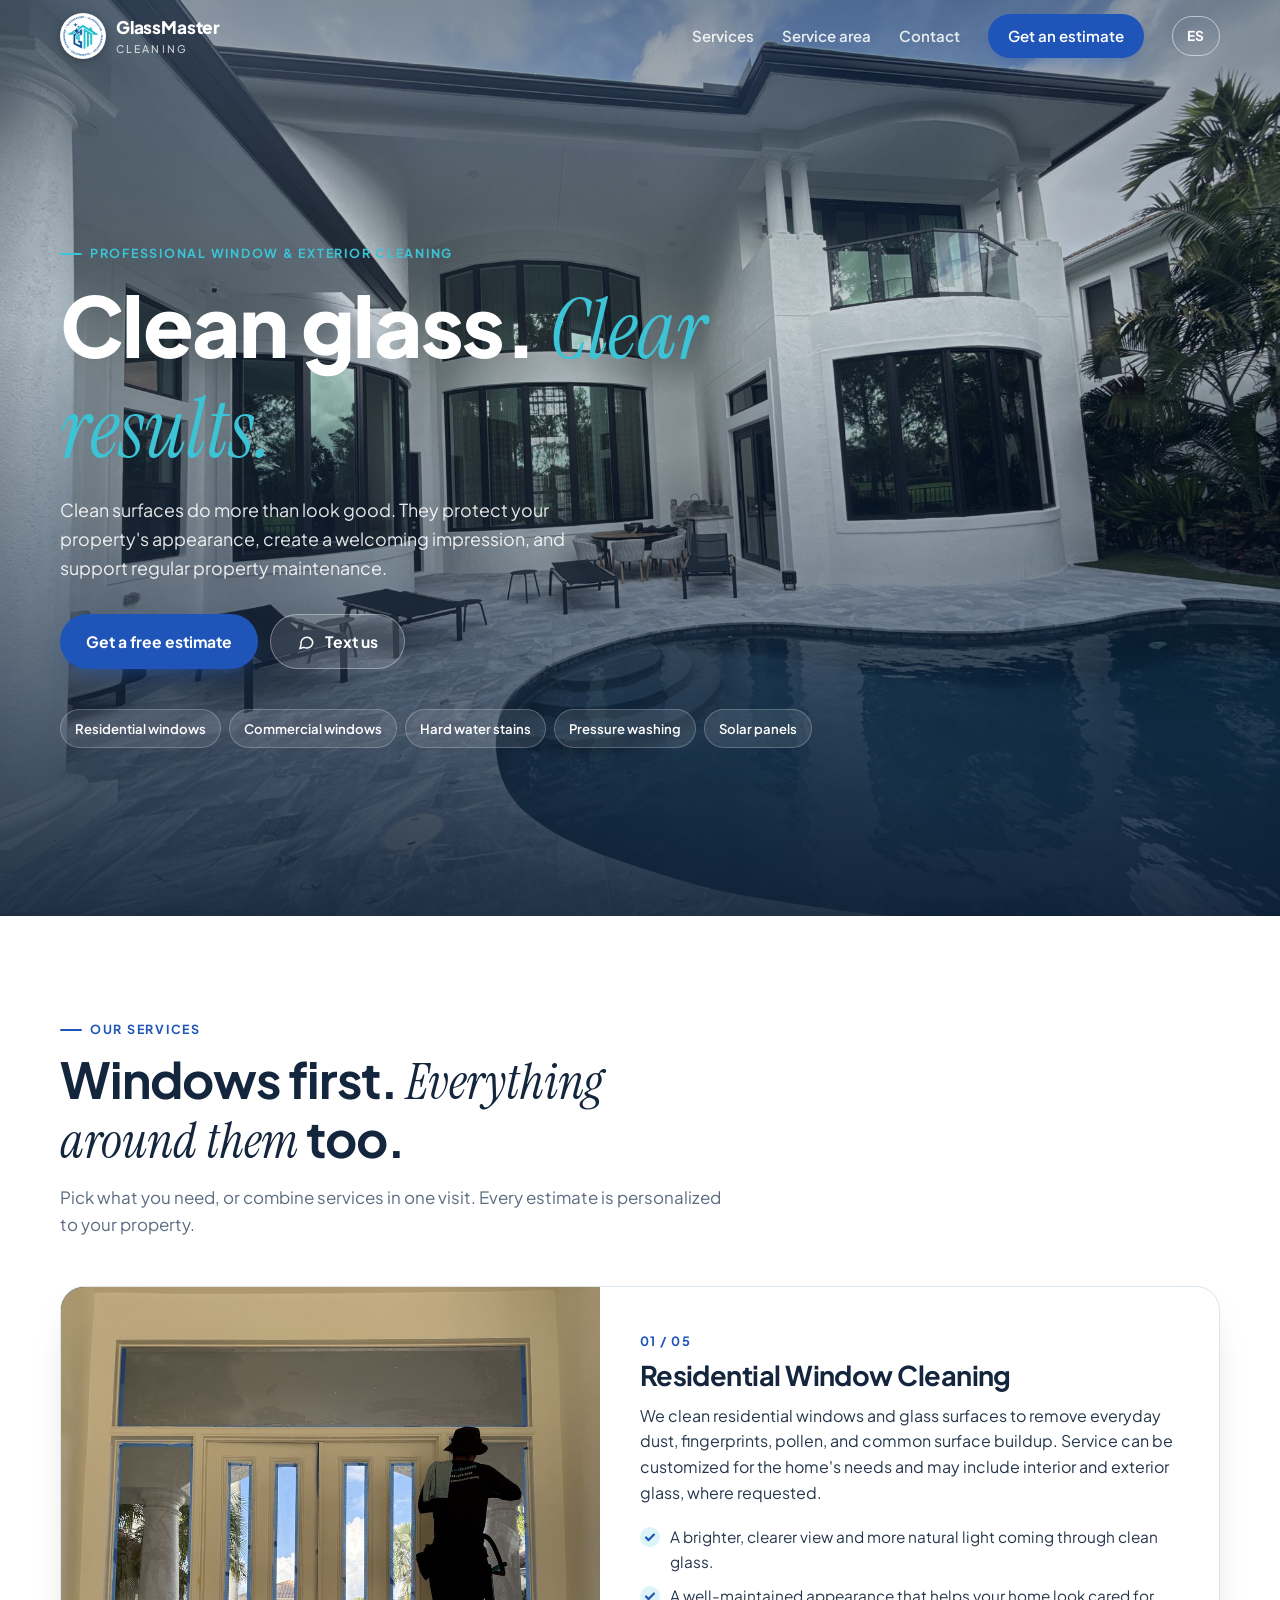
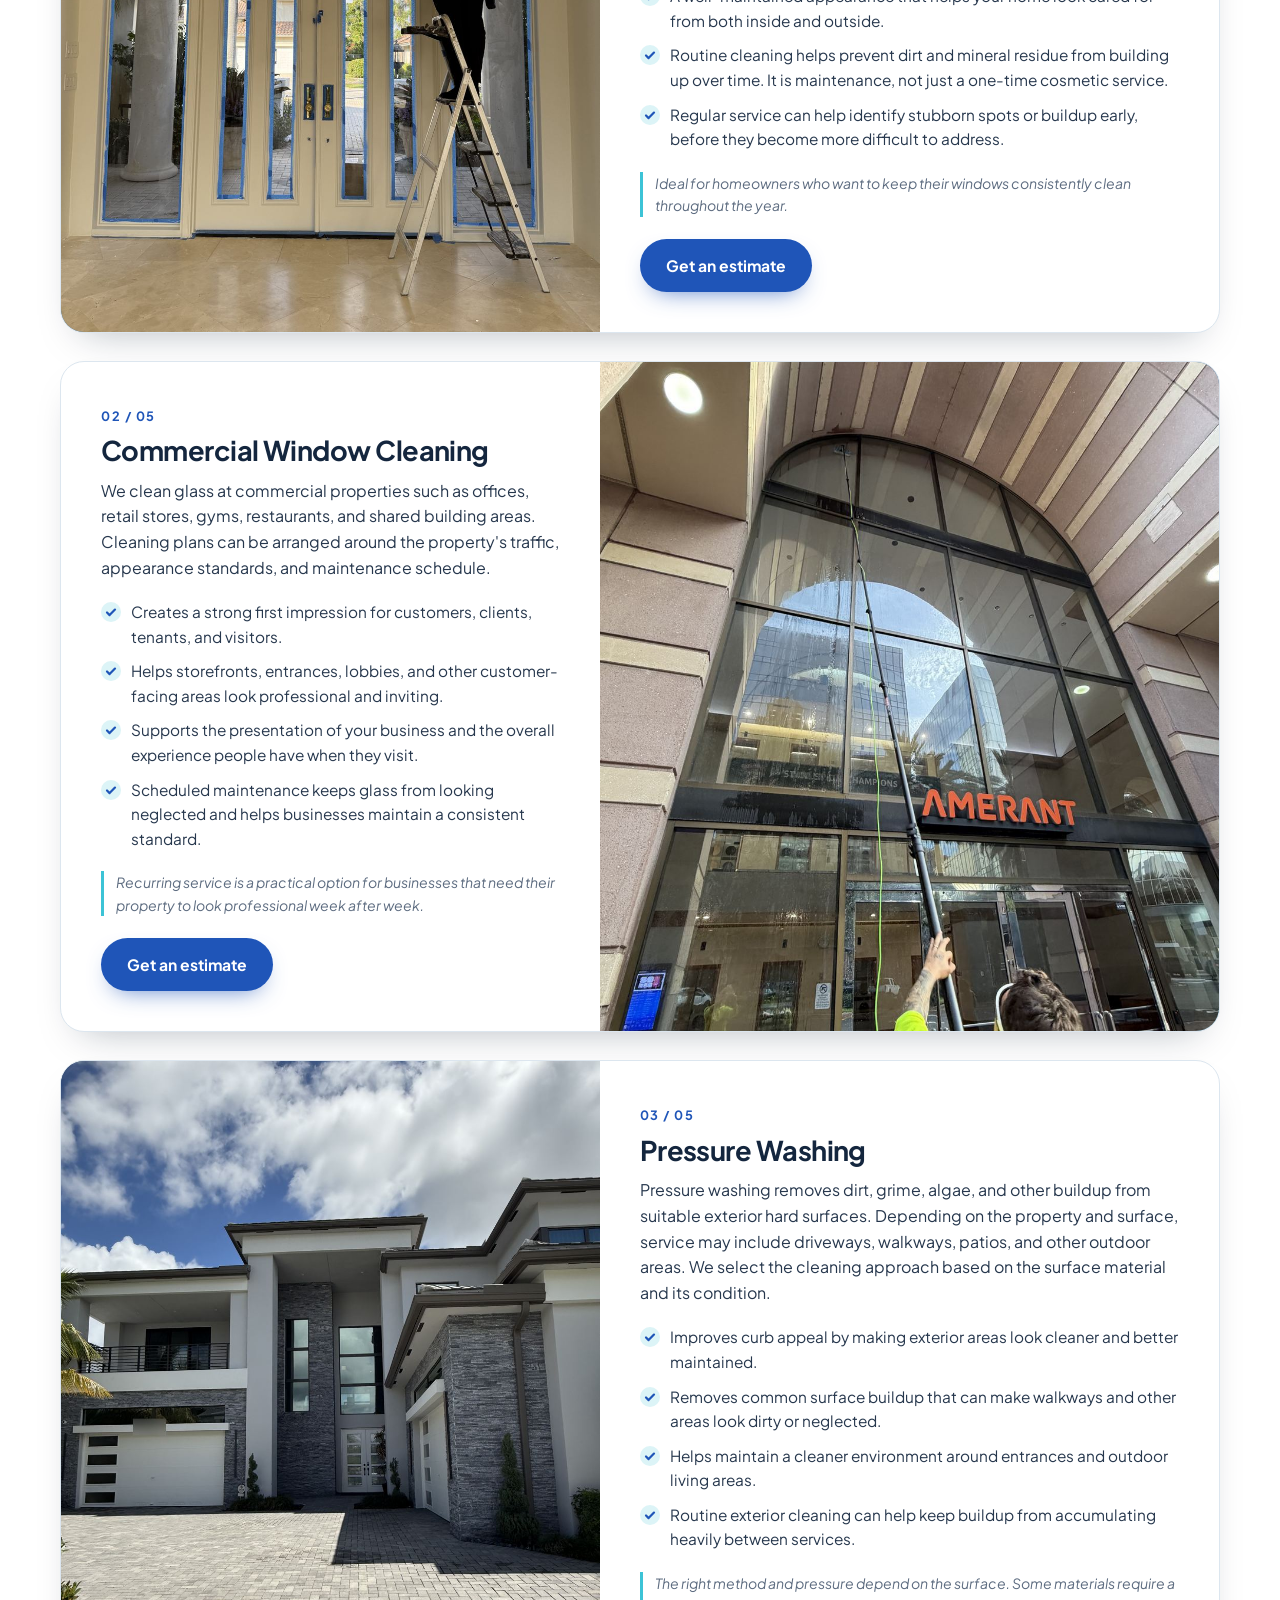
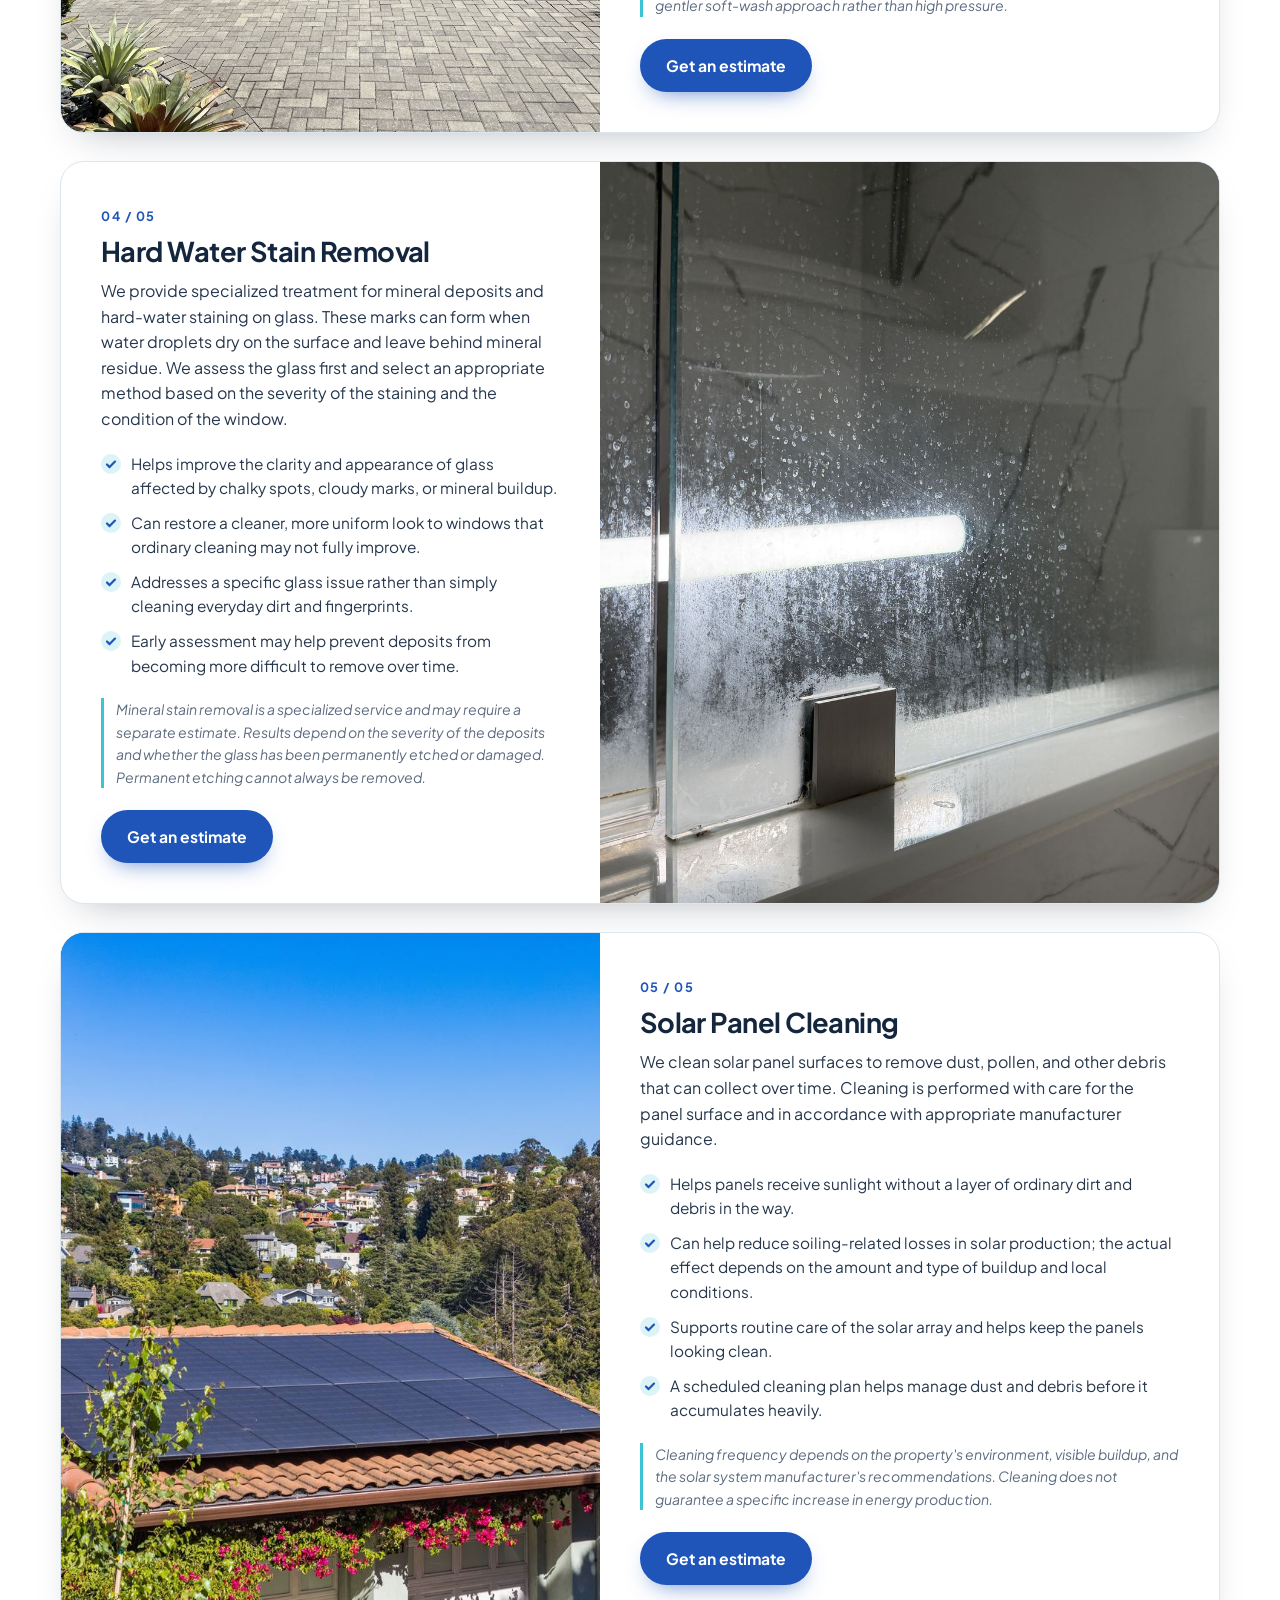
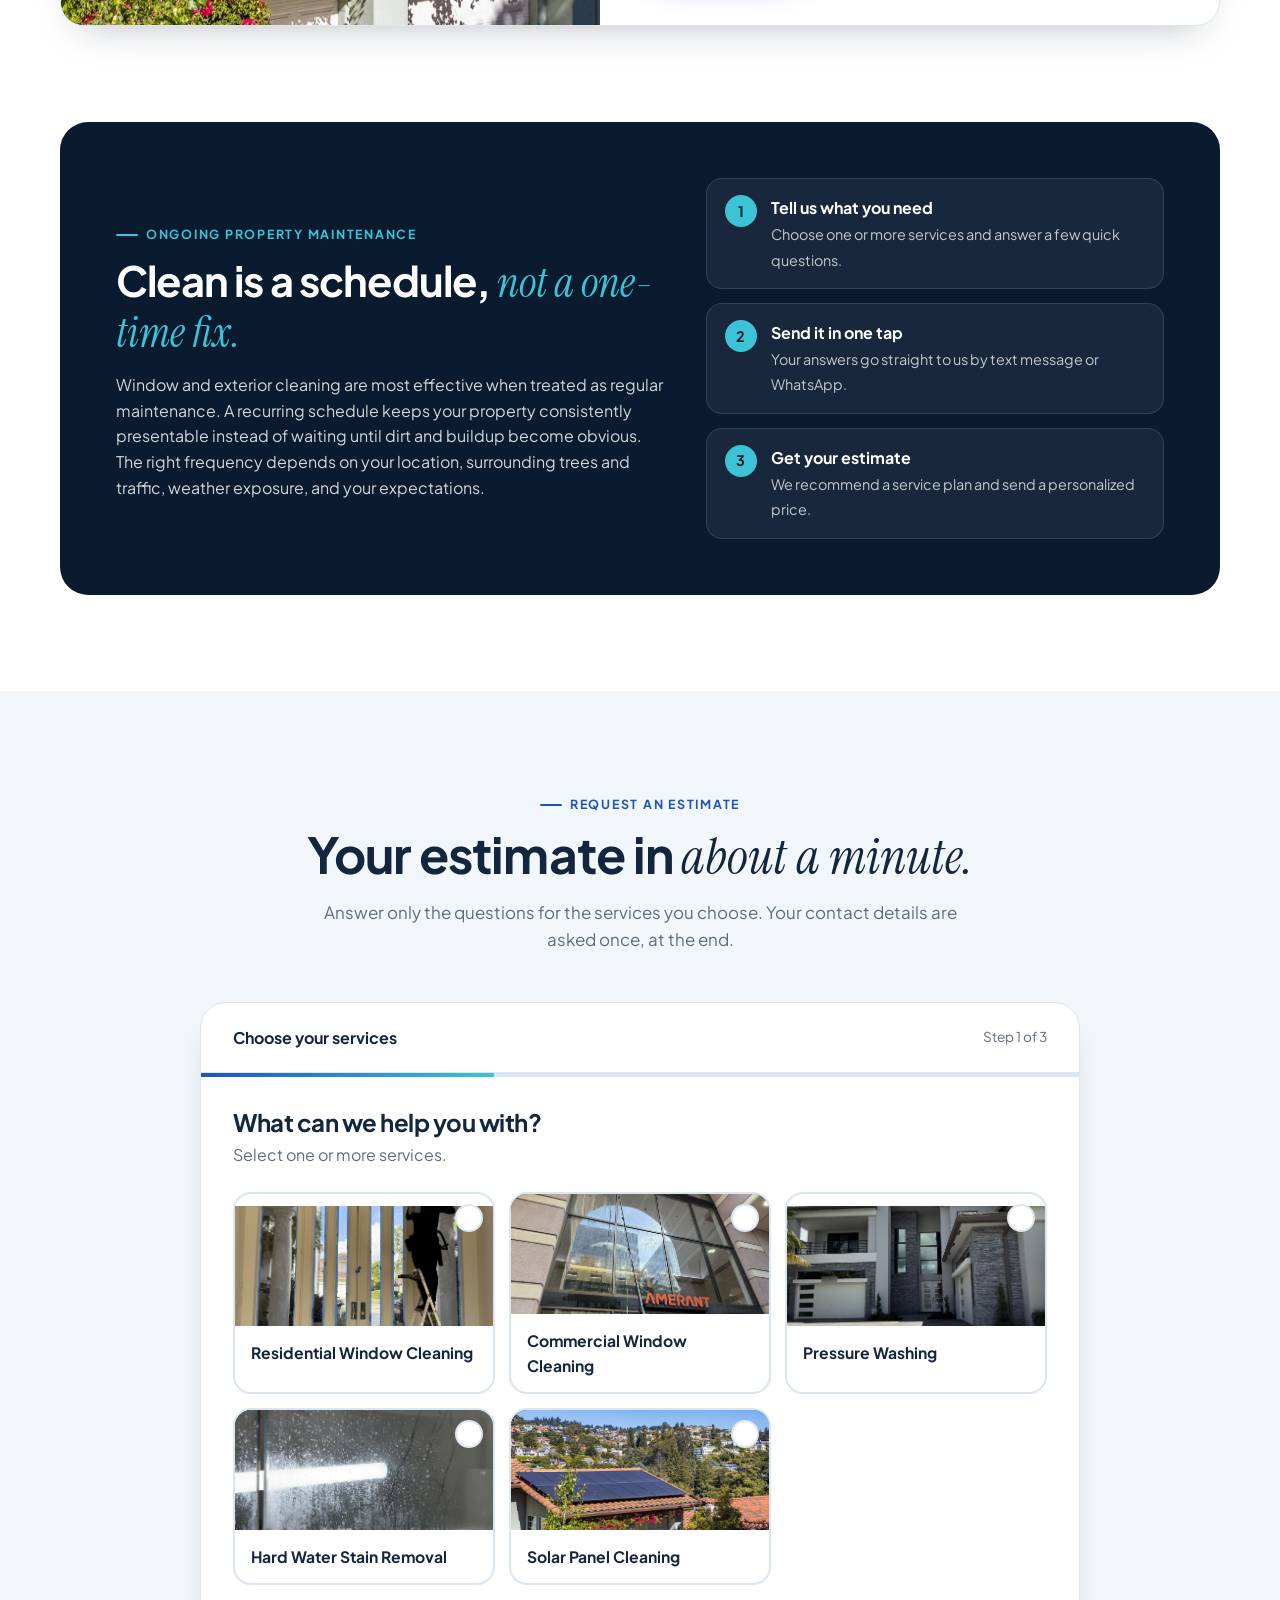
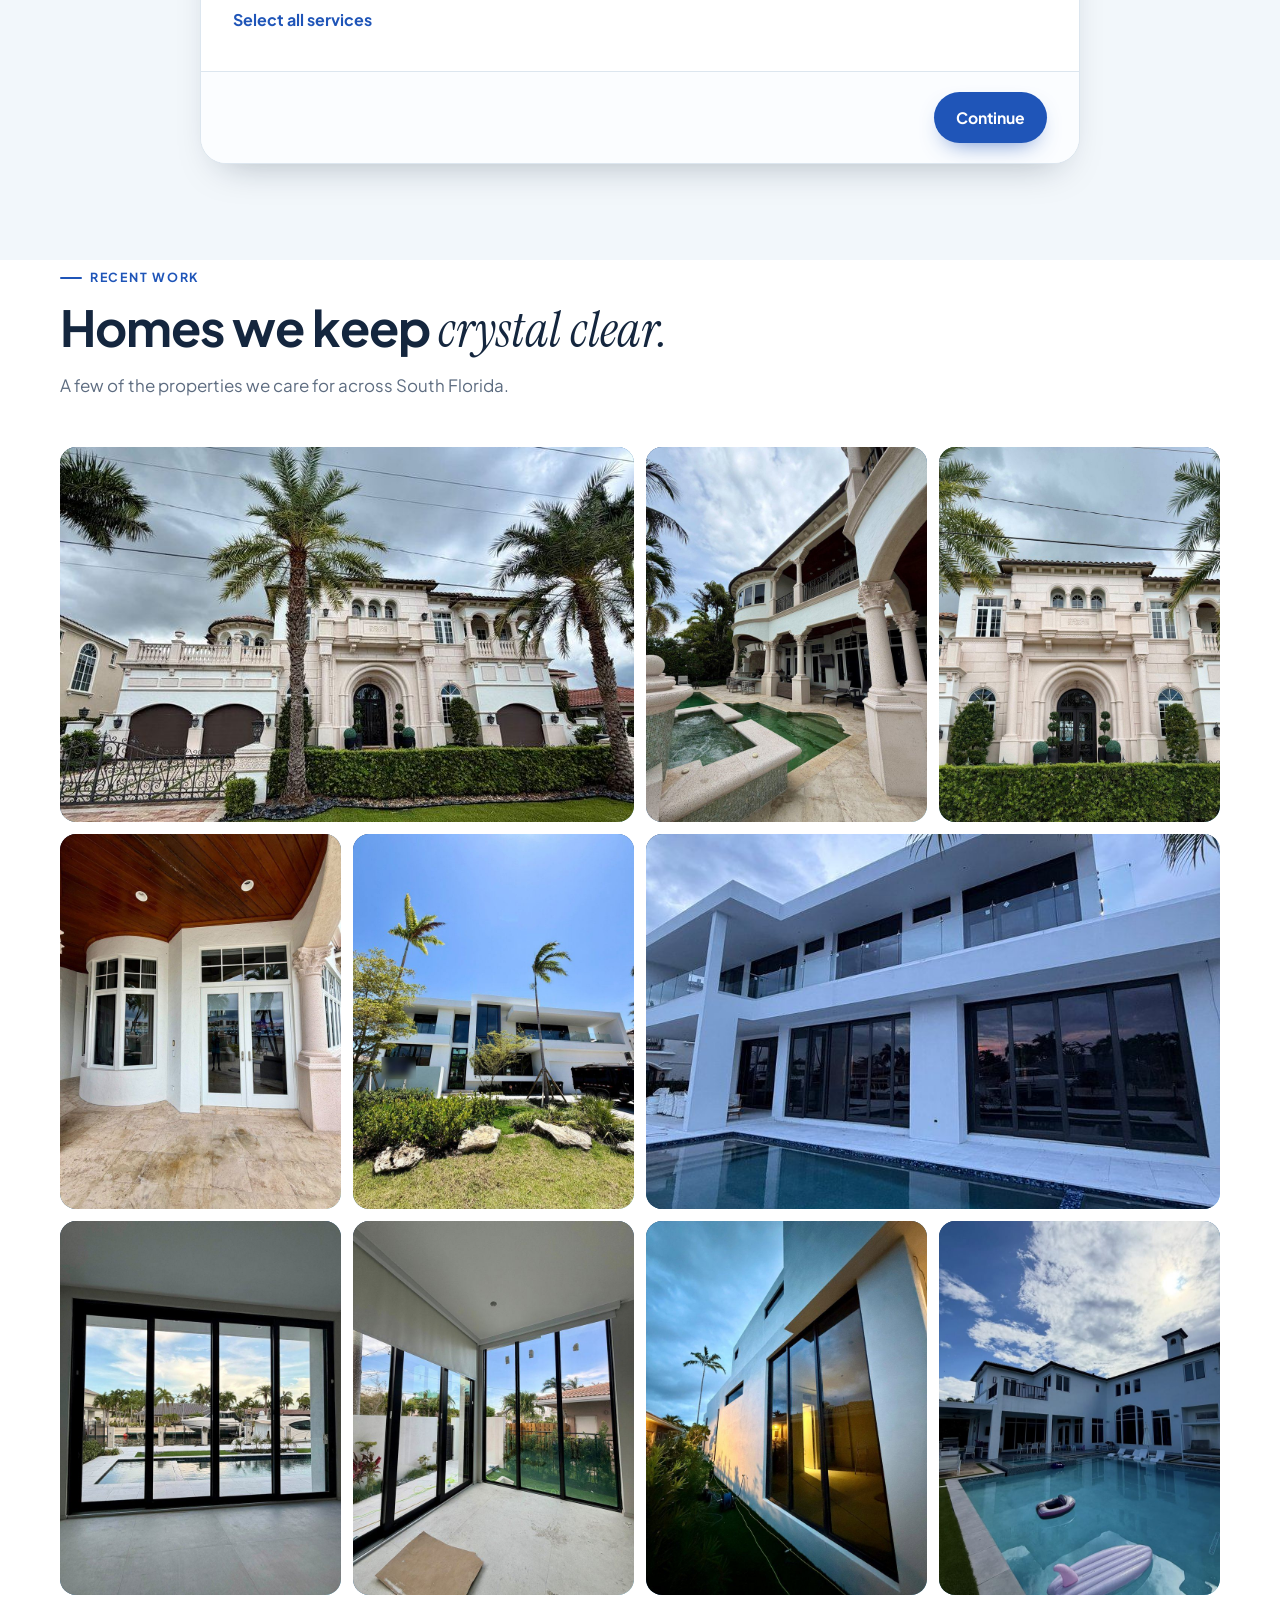
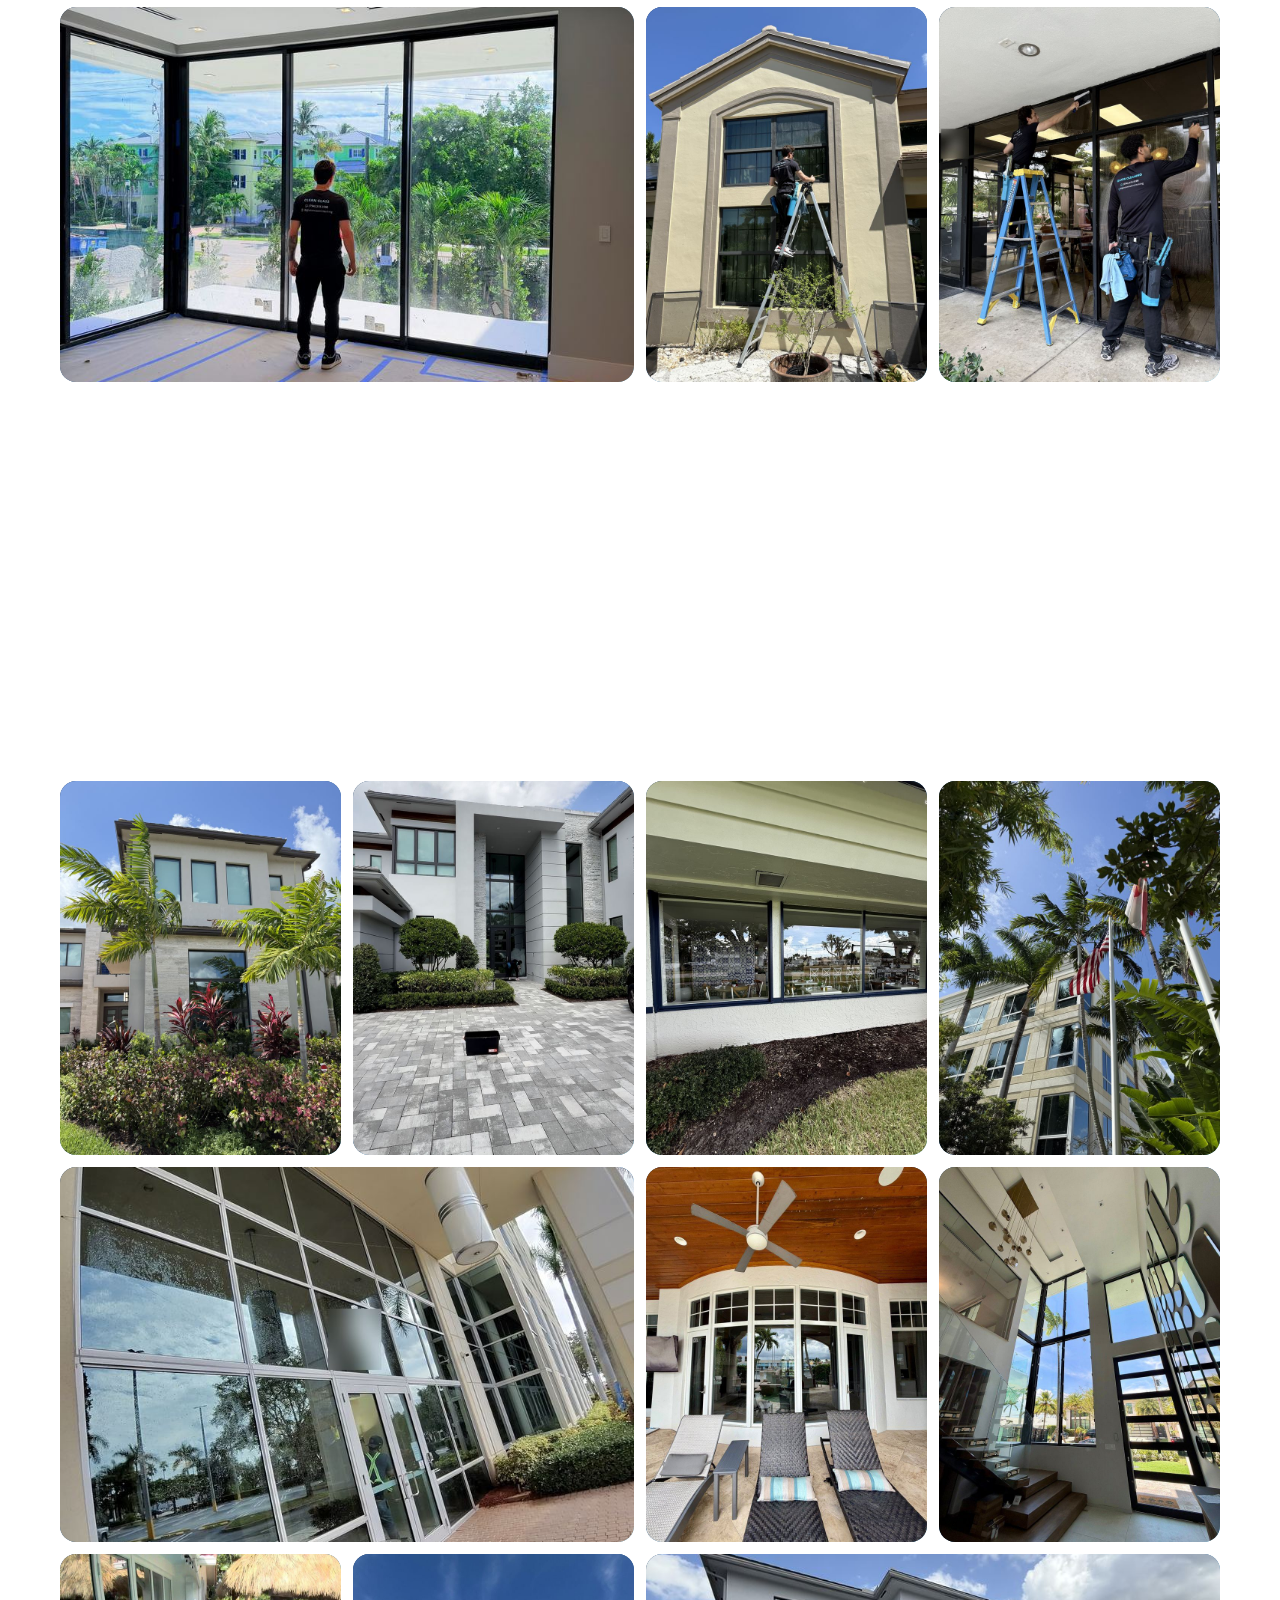
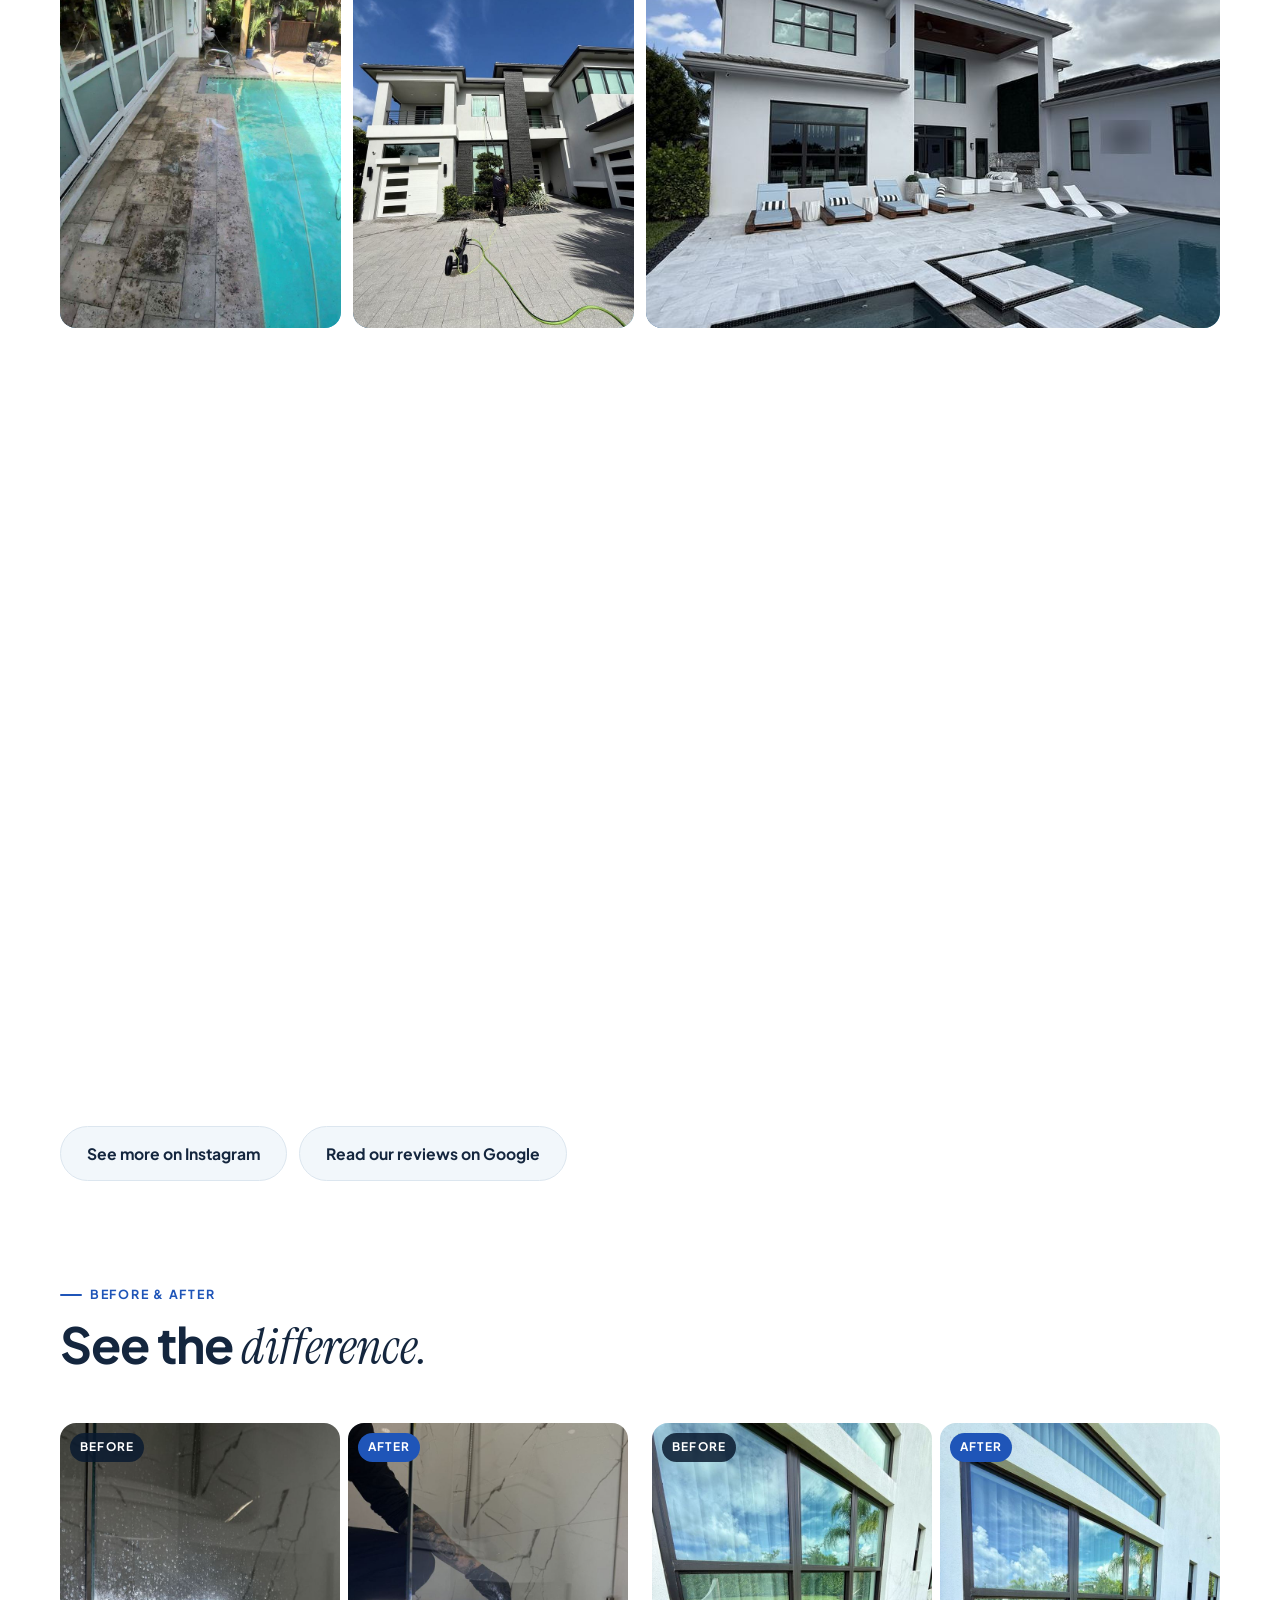
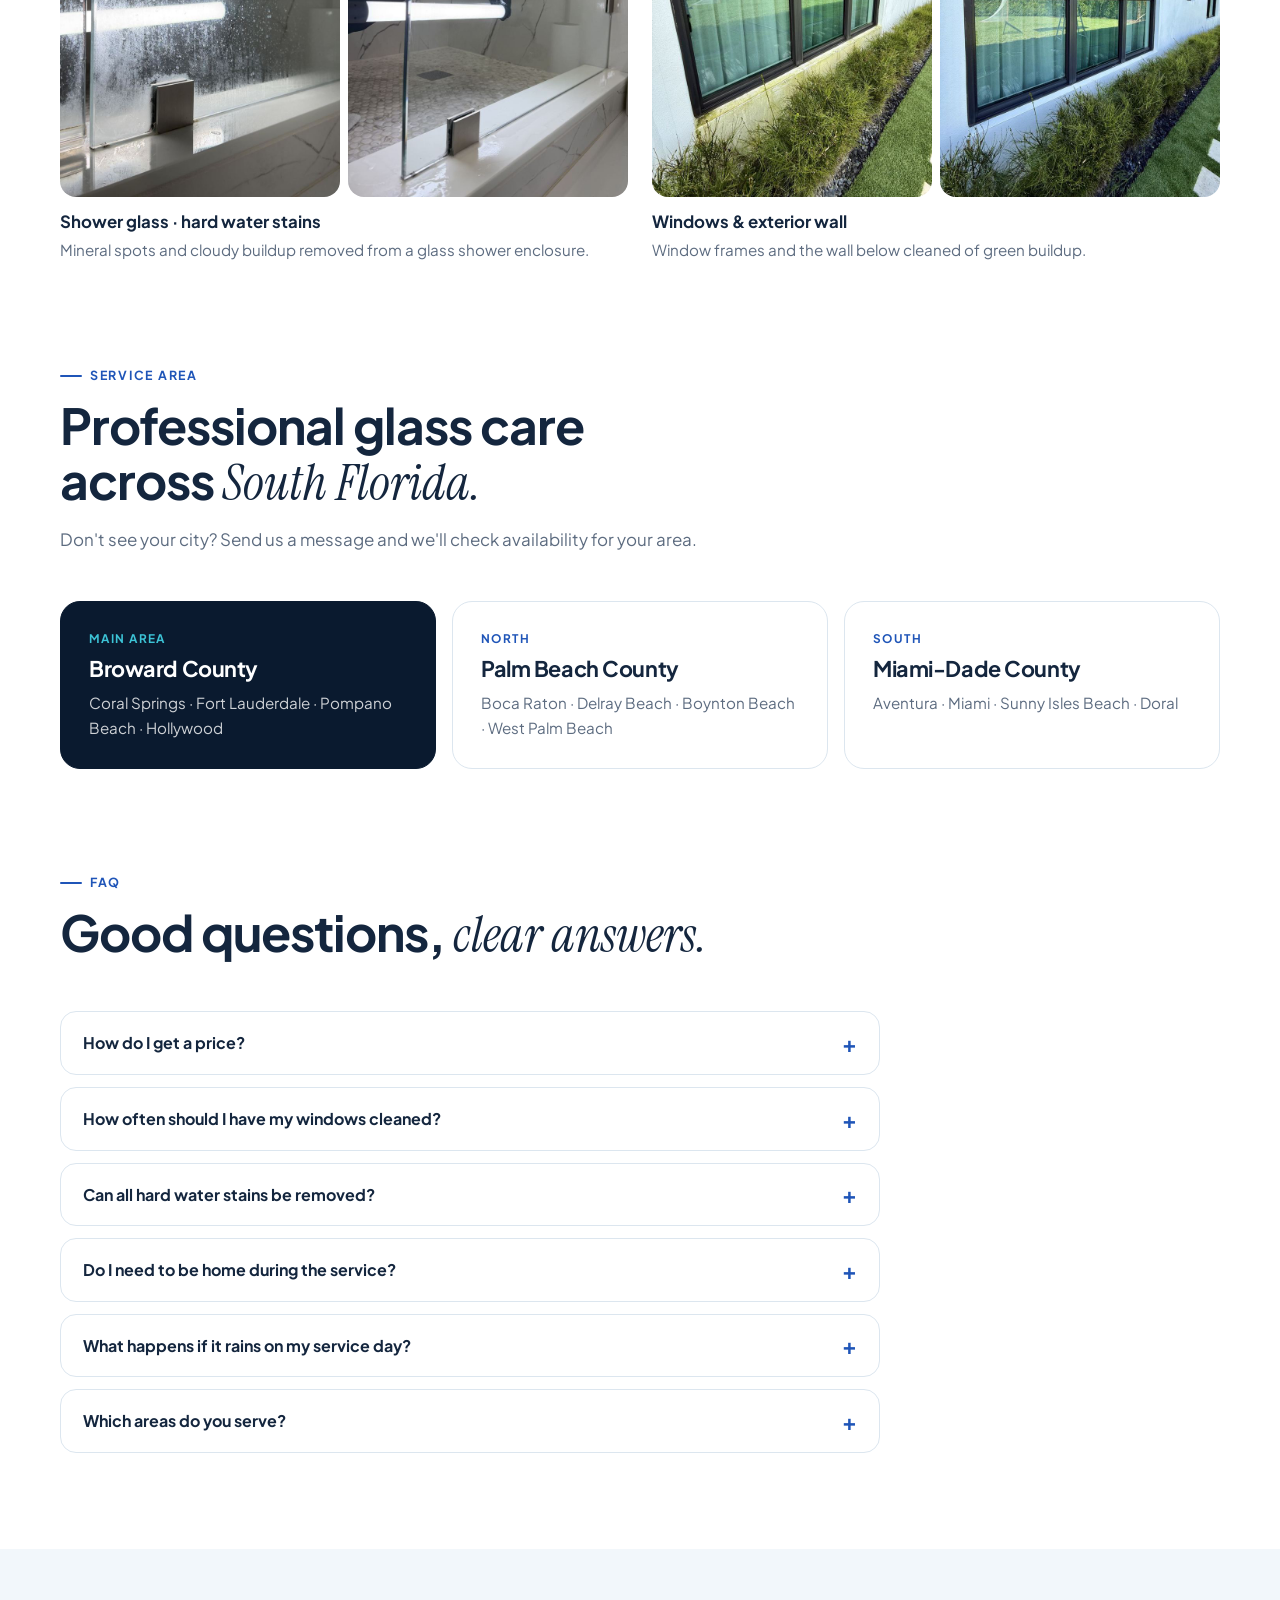
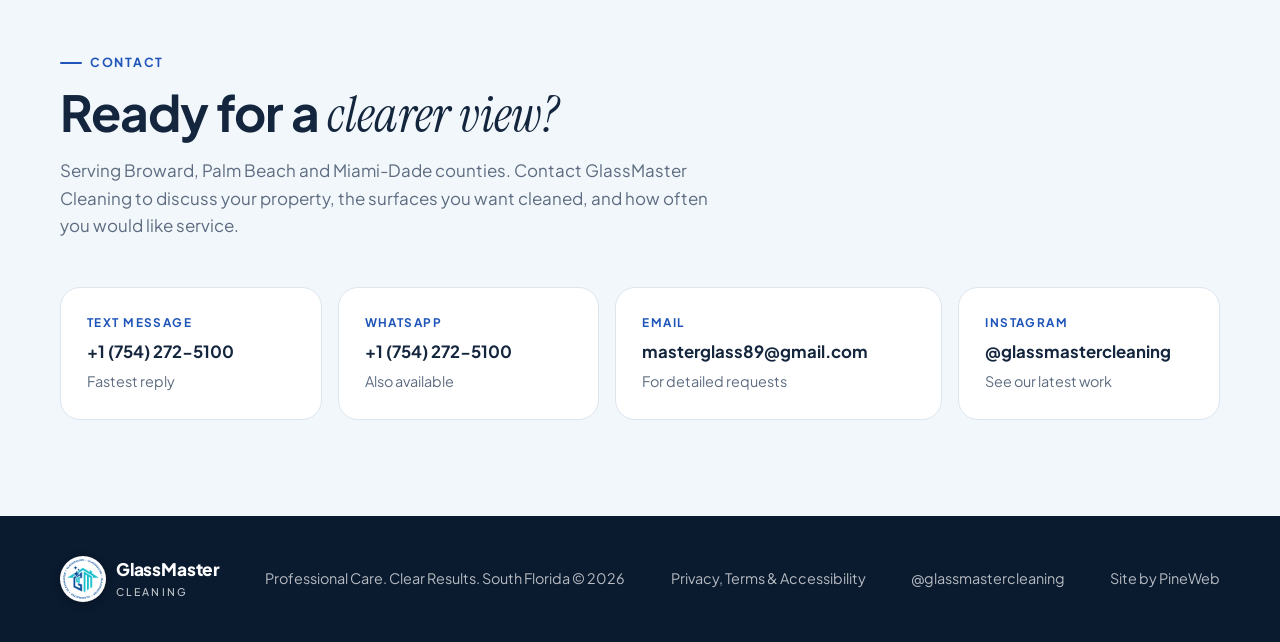
==== commit c15c03e2: "Add the client's WhatsApp photos to the gallery Ten new photos (work-25 to 34) and sharper originals" ====
--- a/index.html
+++ b/index.html
@@ -447,8 +447,8 @@
   power: "img/pressure-washing.jpg",
   solar: "img/solar.jpg",
   logo: "img/logo.png",
-  /* gallery, in display order (11-13: the client's Instagram picks; 14-24: the client's Site-2 folder) */
-  work: [11,12,13,14,15,16,17,18,19,20,21,22,23,24,1,2,3,4,5,6,7,8,9].map(n=>`img/work-${n}.jpg`)
+  /* gallery, in display order (11-13: the client's Instagram picks (11, 13 now from the WhatsApp originals); 14-24: Site-2 folder; 25-34: WhatsApp photos) */
+  work: [11,25,26,27,13,30,31,32,33,12,14,15,16,17,18,19,20,21,22,23,24,28,29,34,1,2,3,4,5,6,7,8,9].map(n=>`img/work-${n}.jpg`)
 };
 
 /* Which part of a photo stays visible when it is cropped */
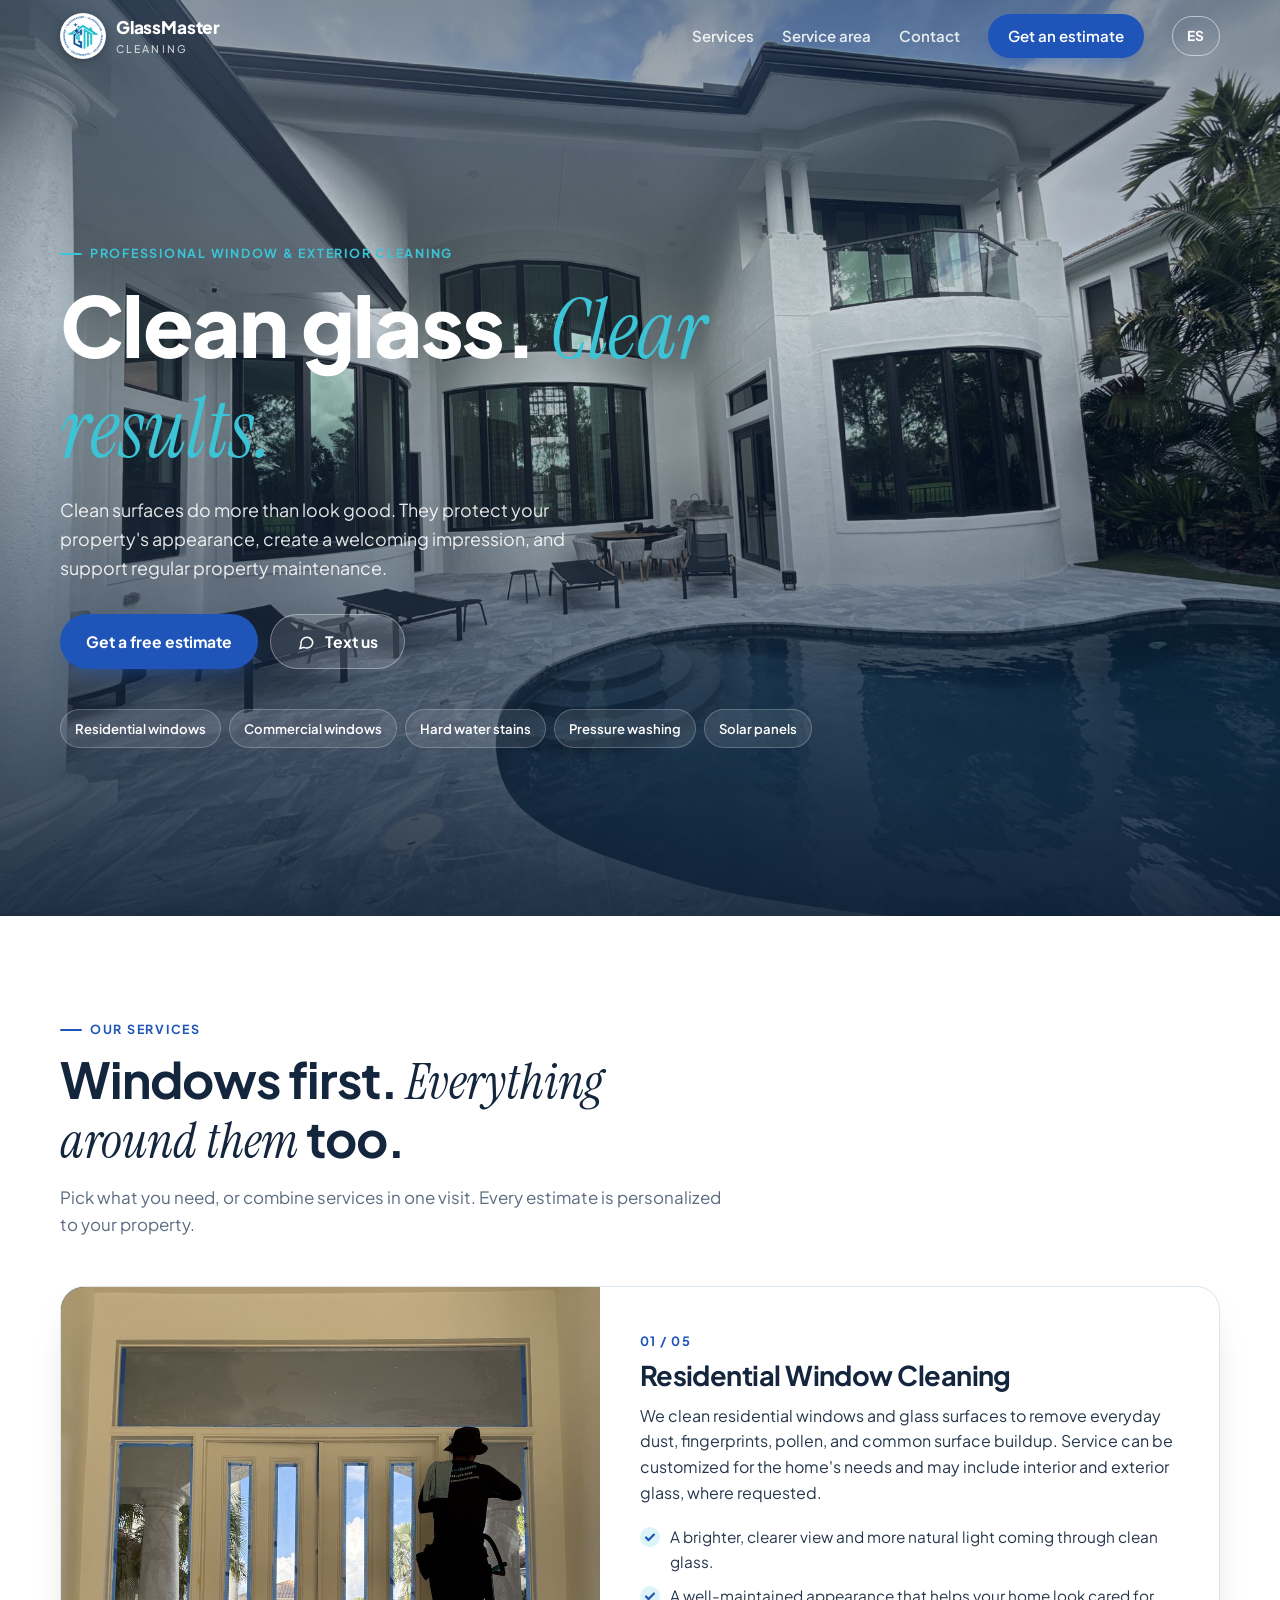
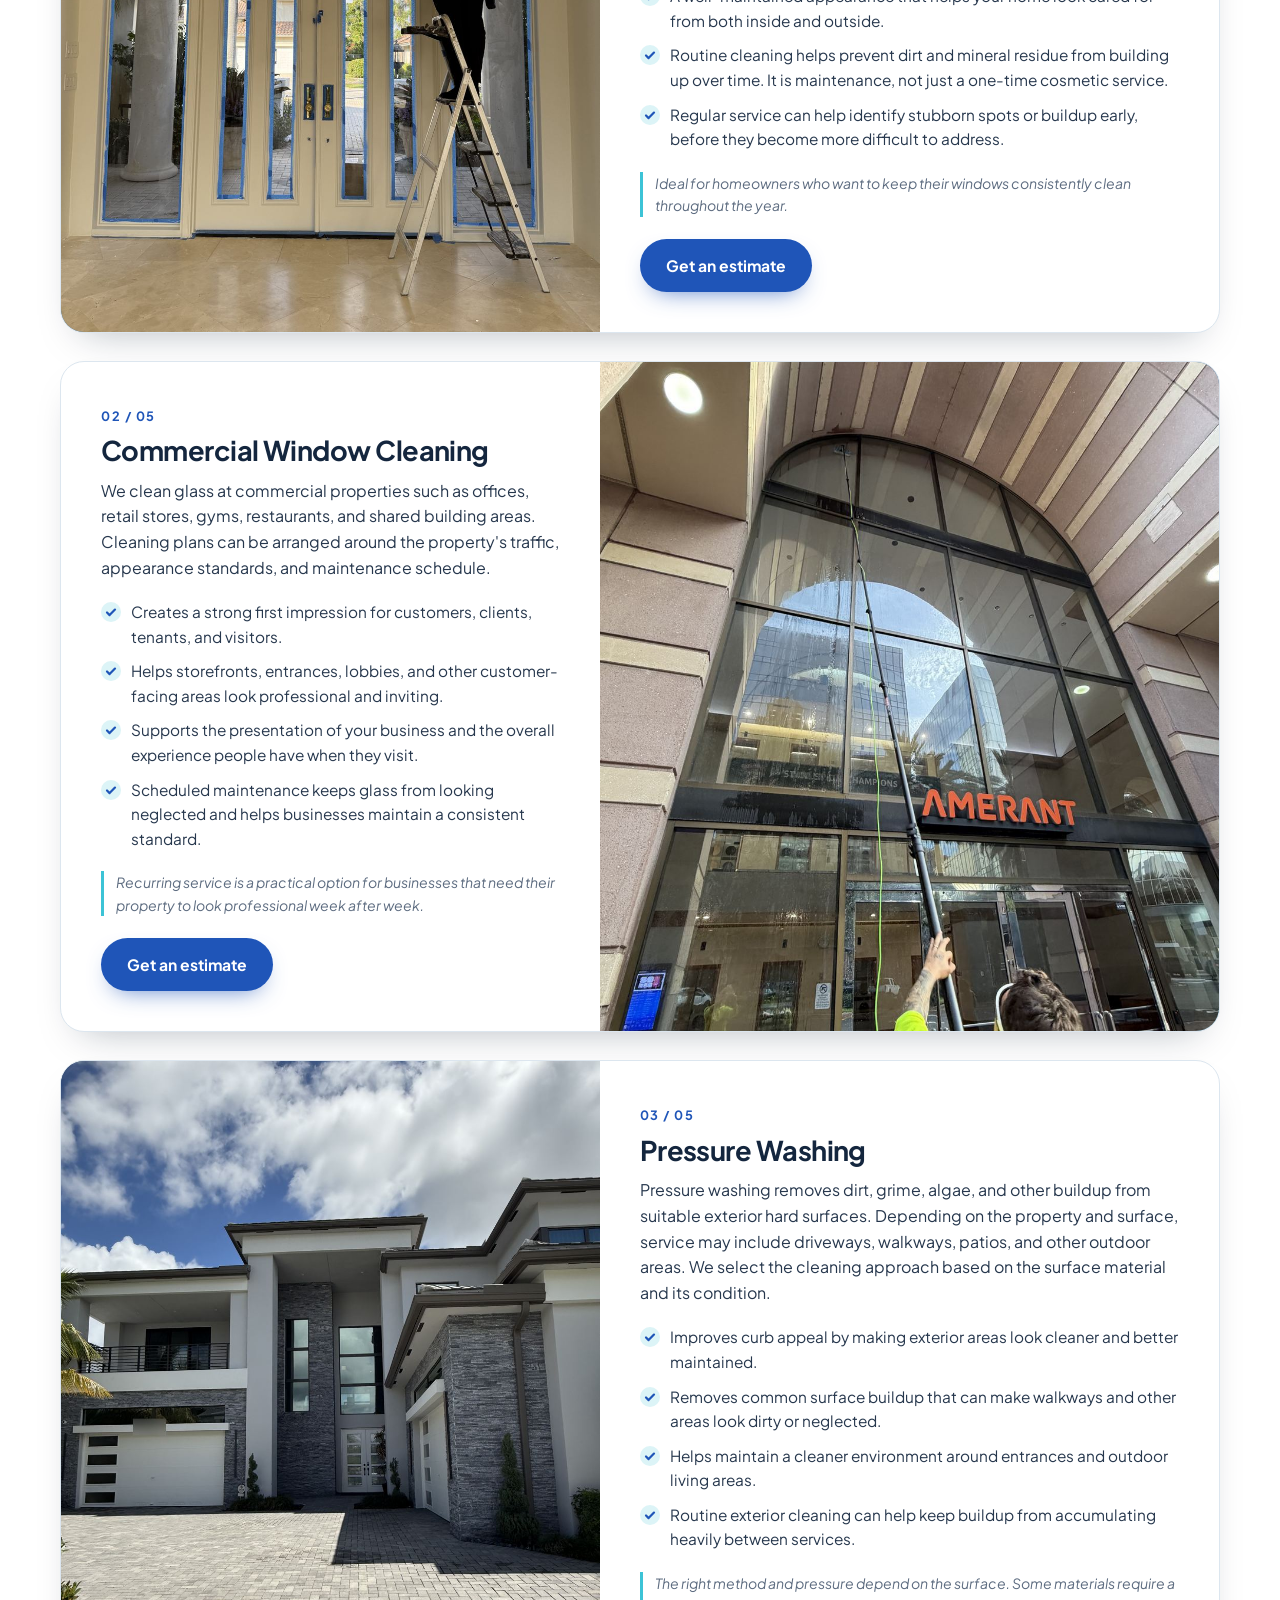
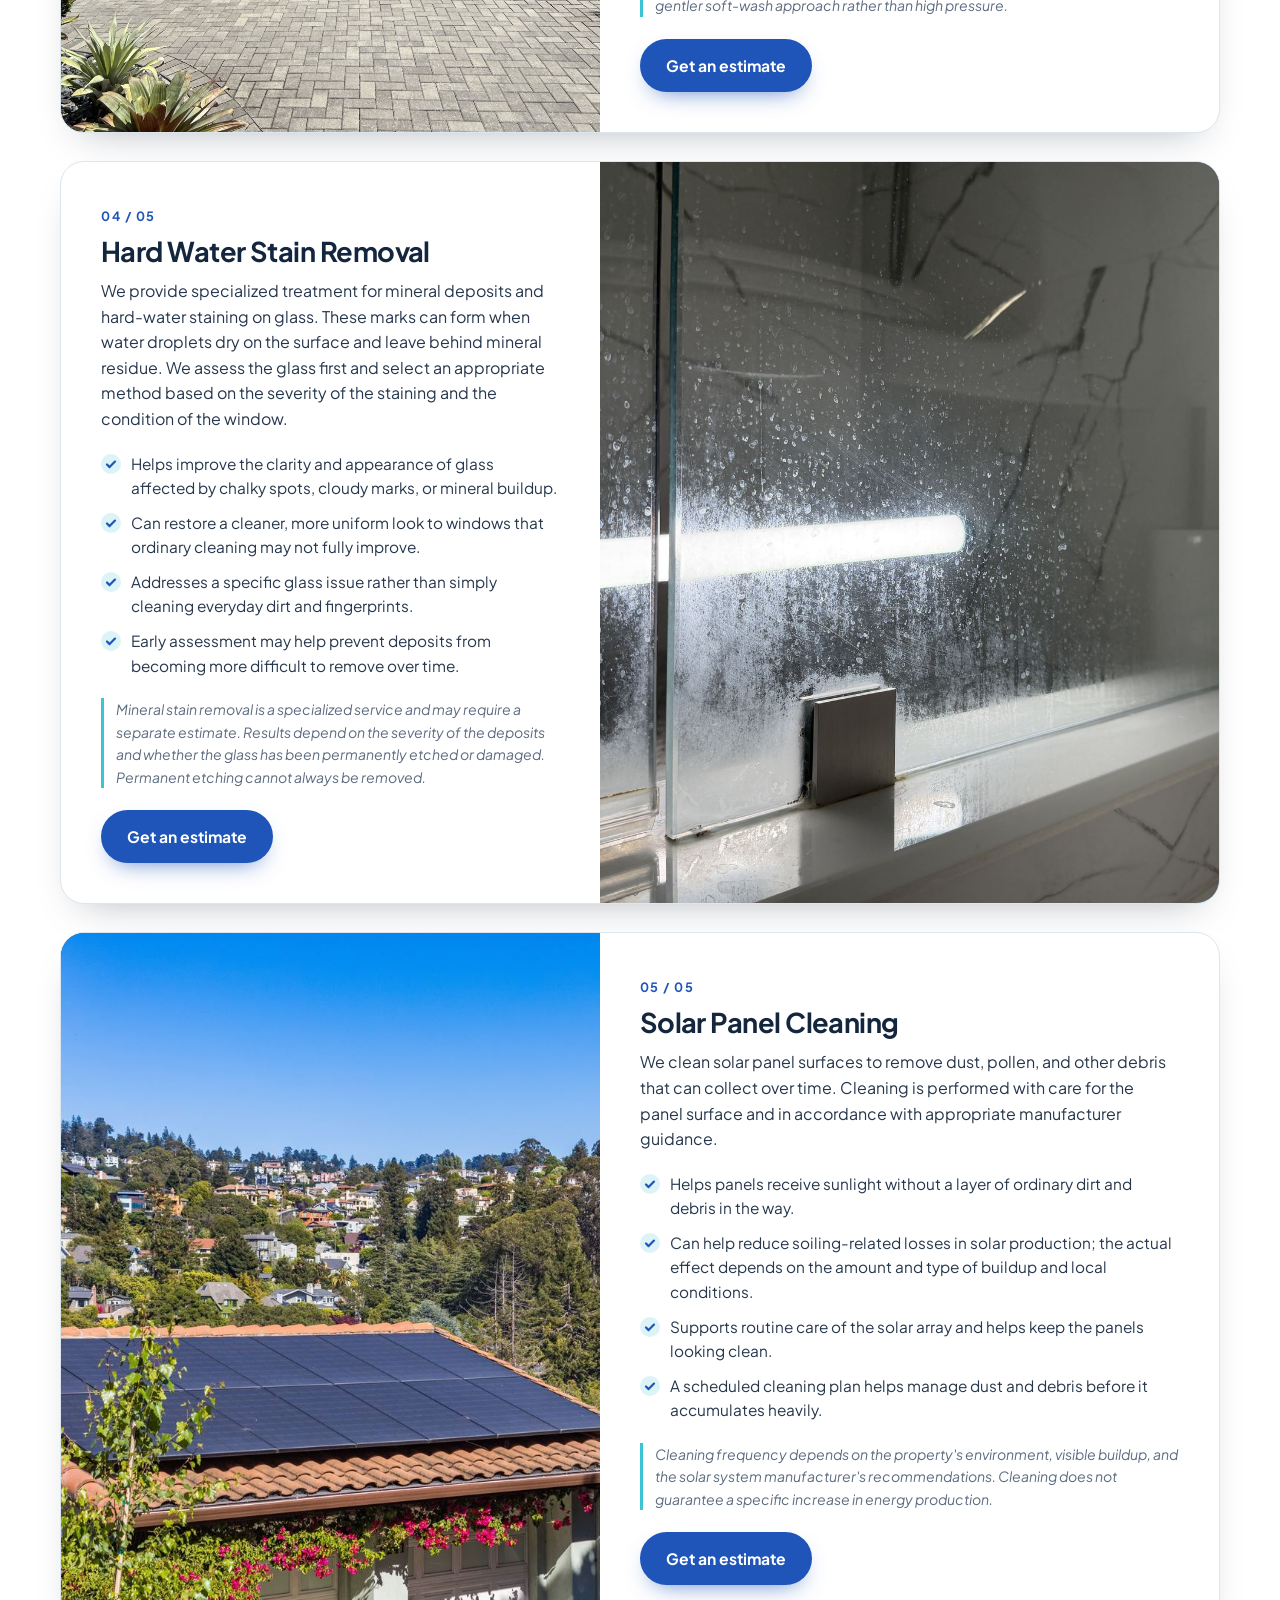
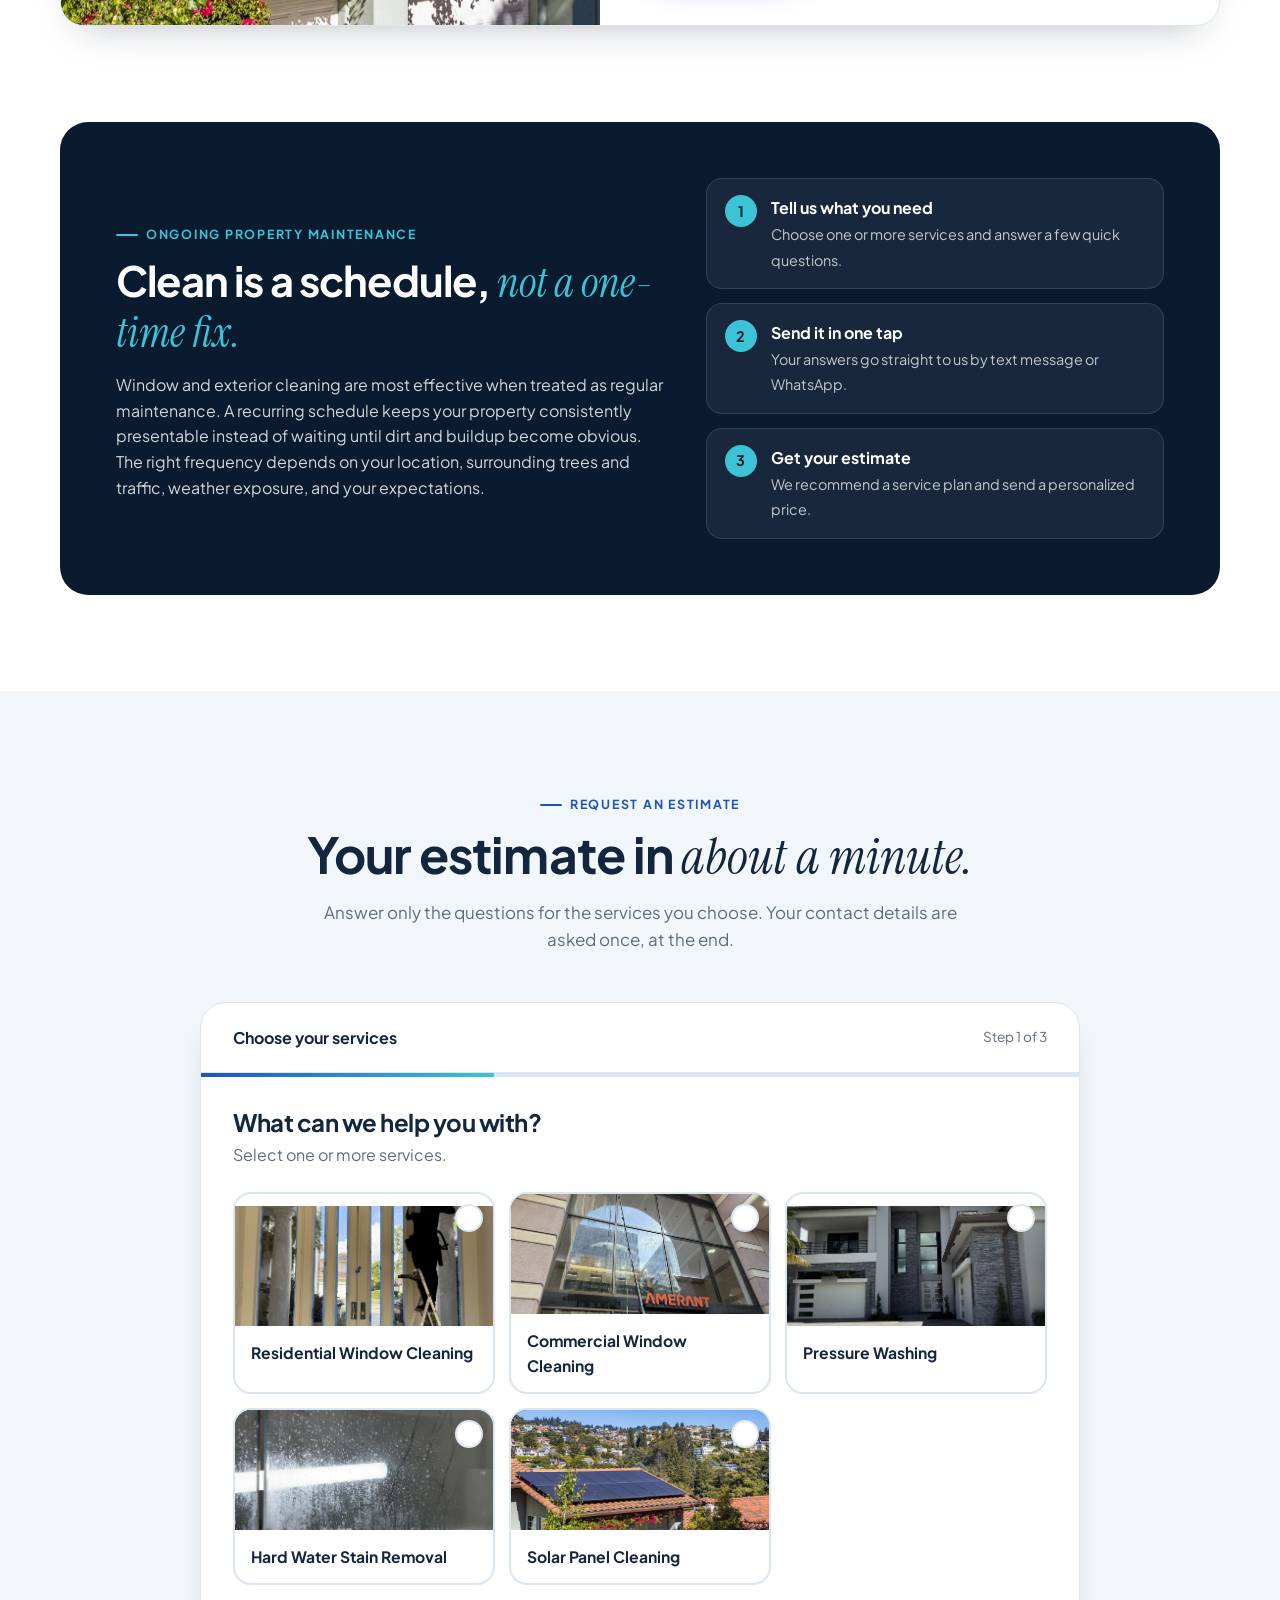
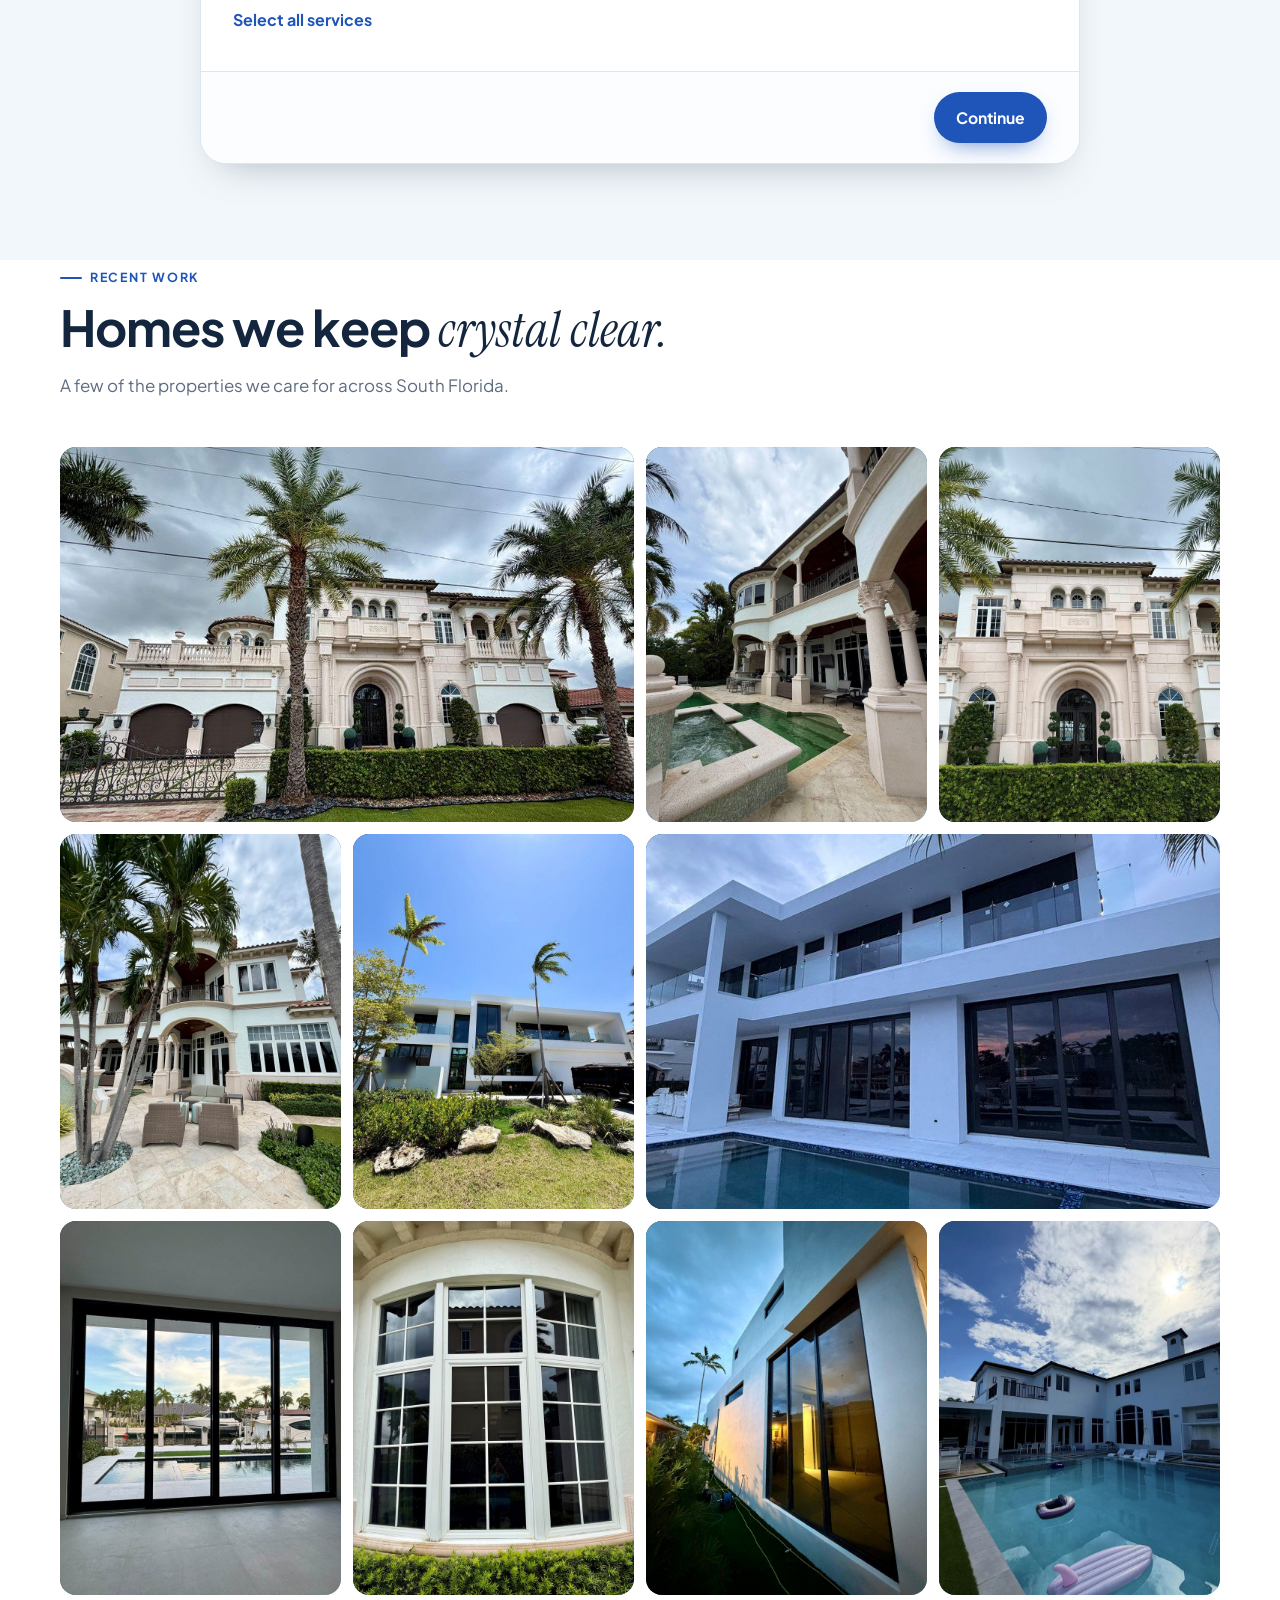
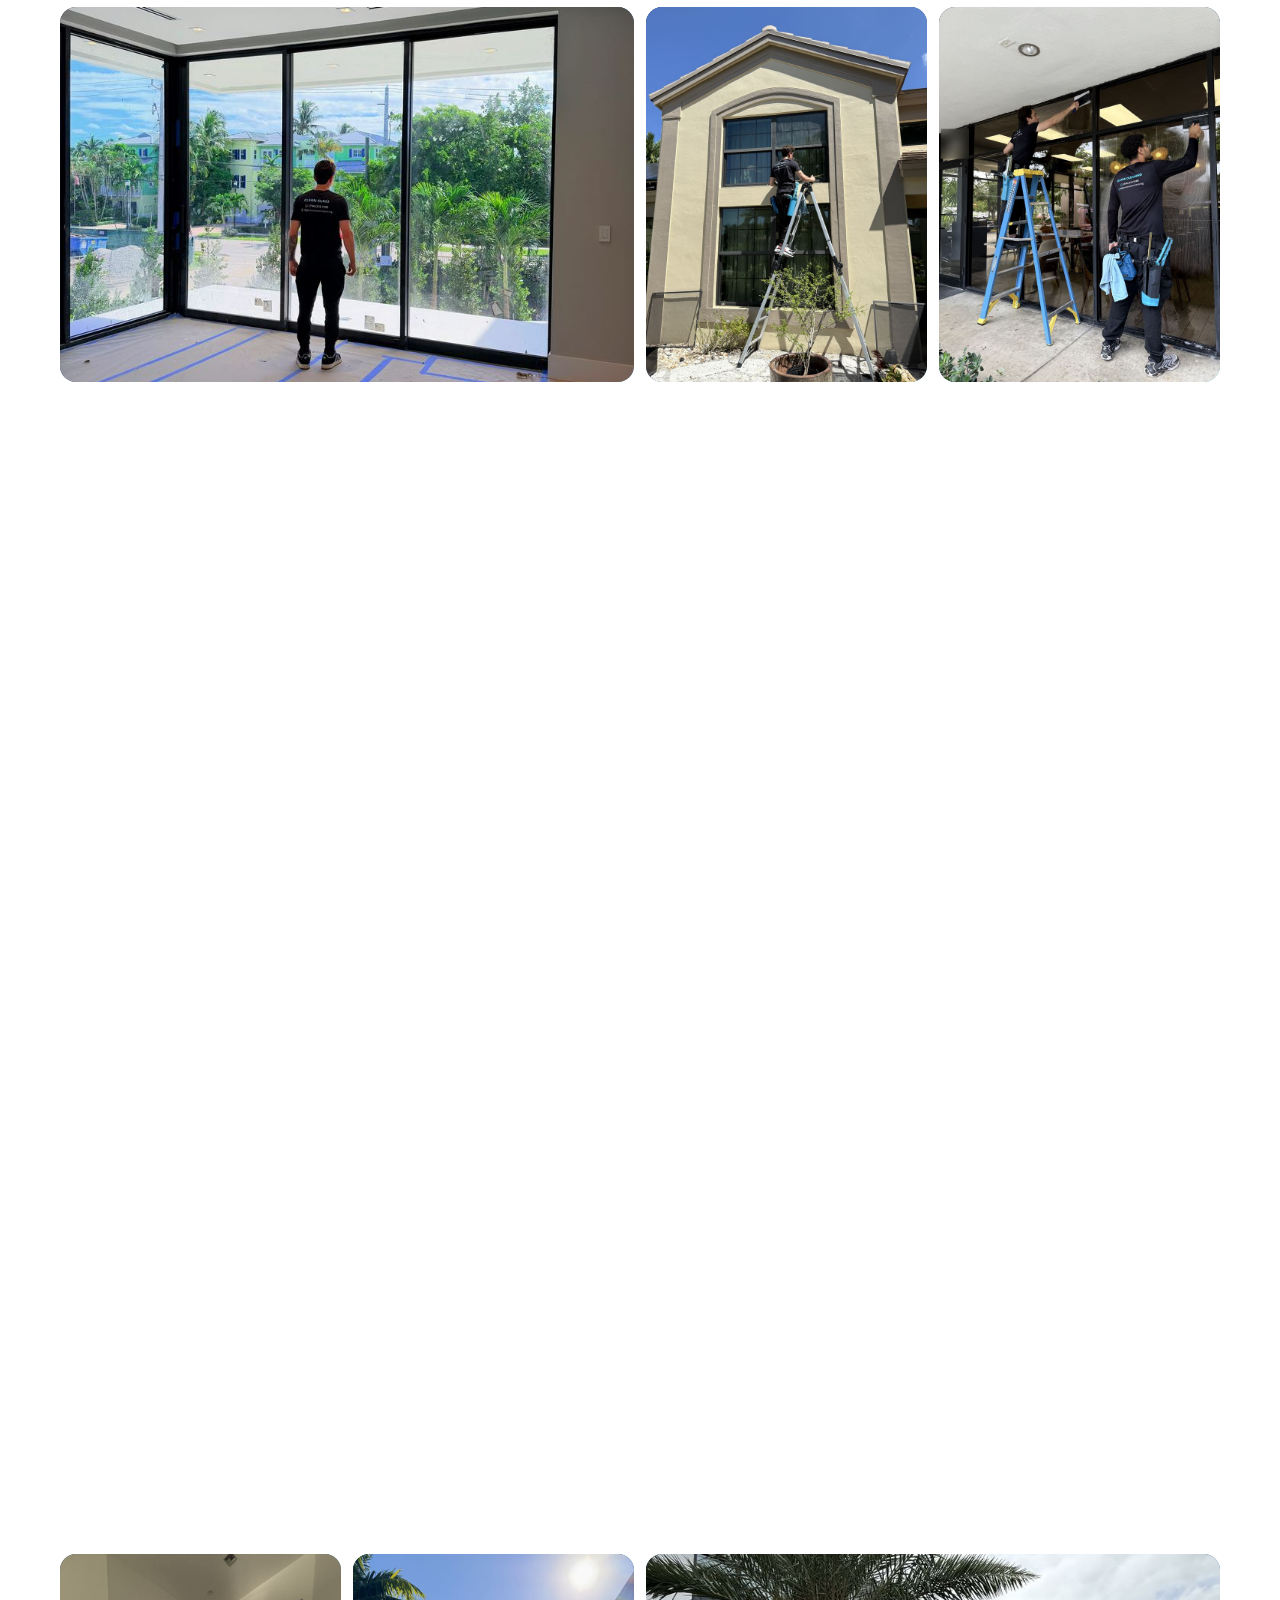
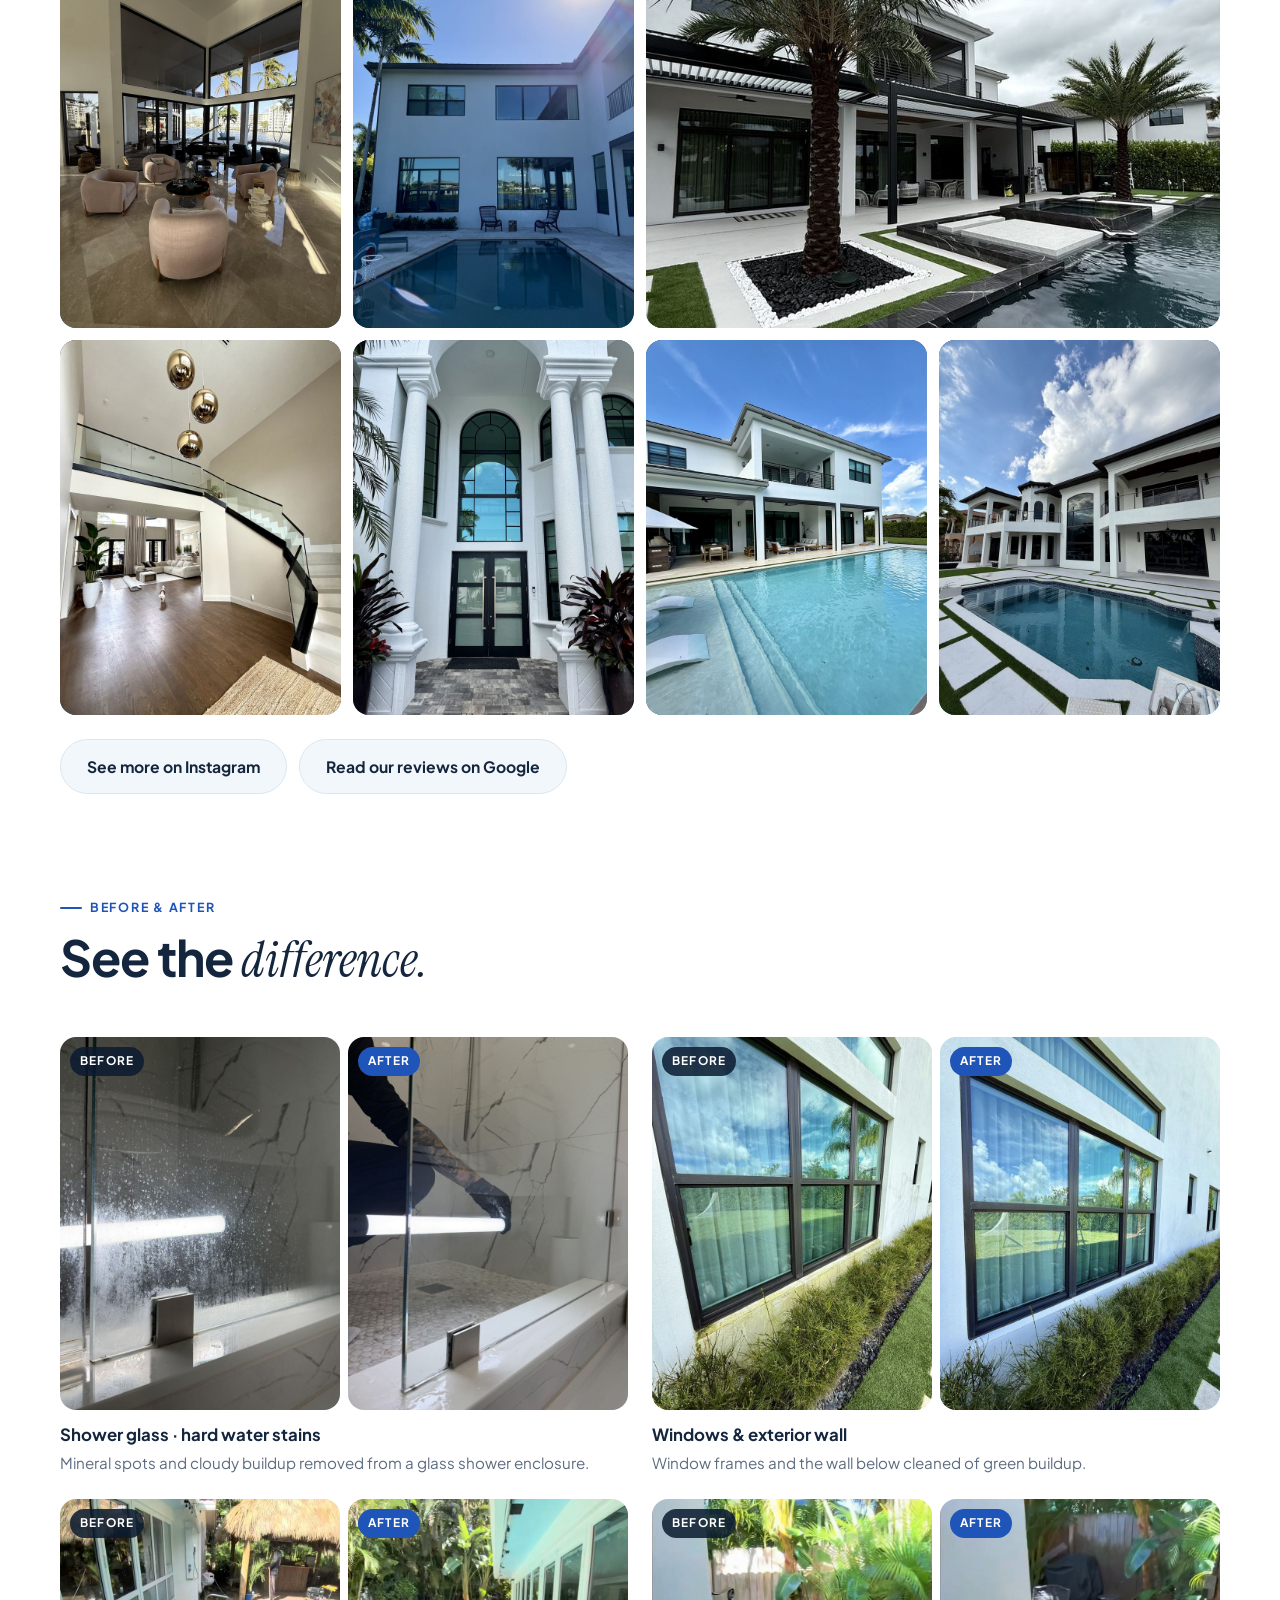
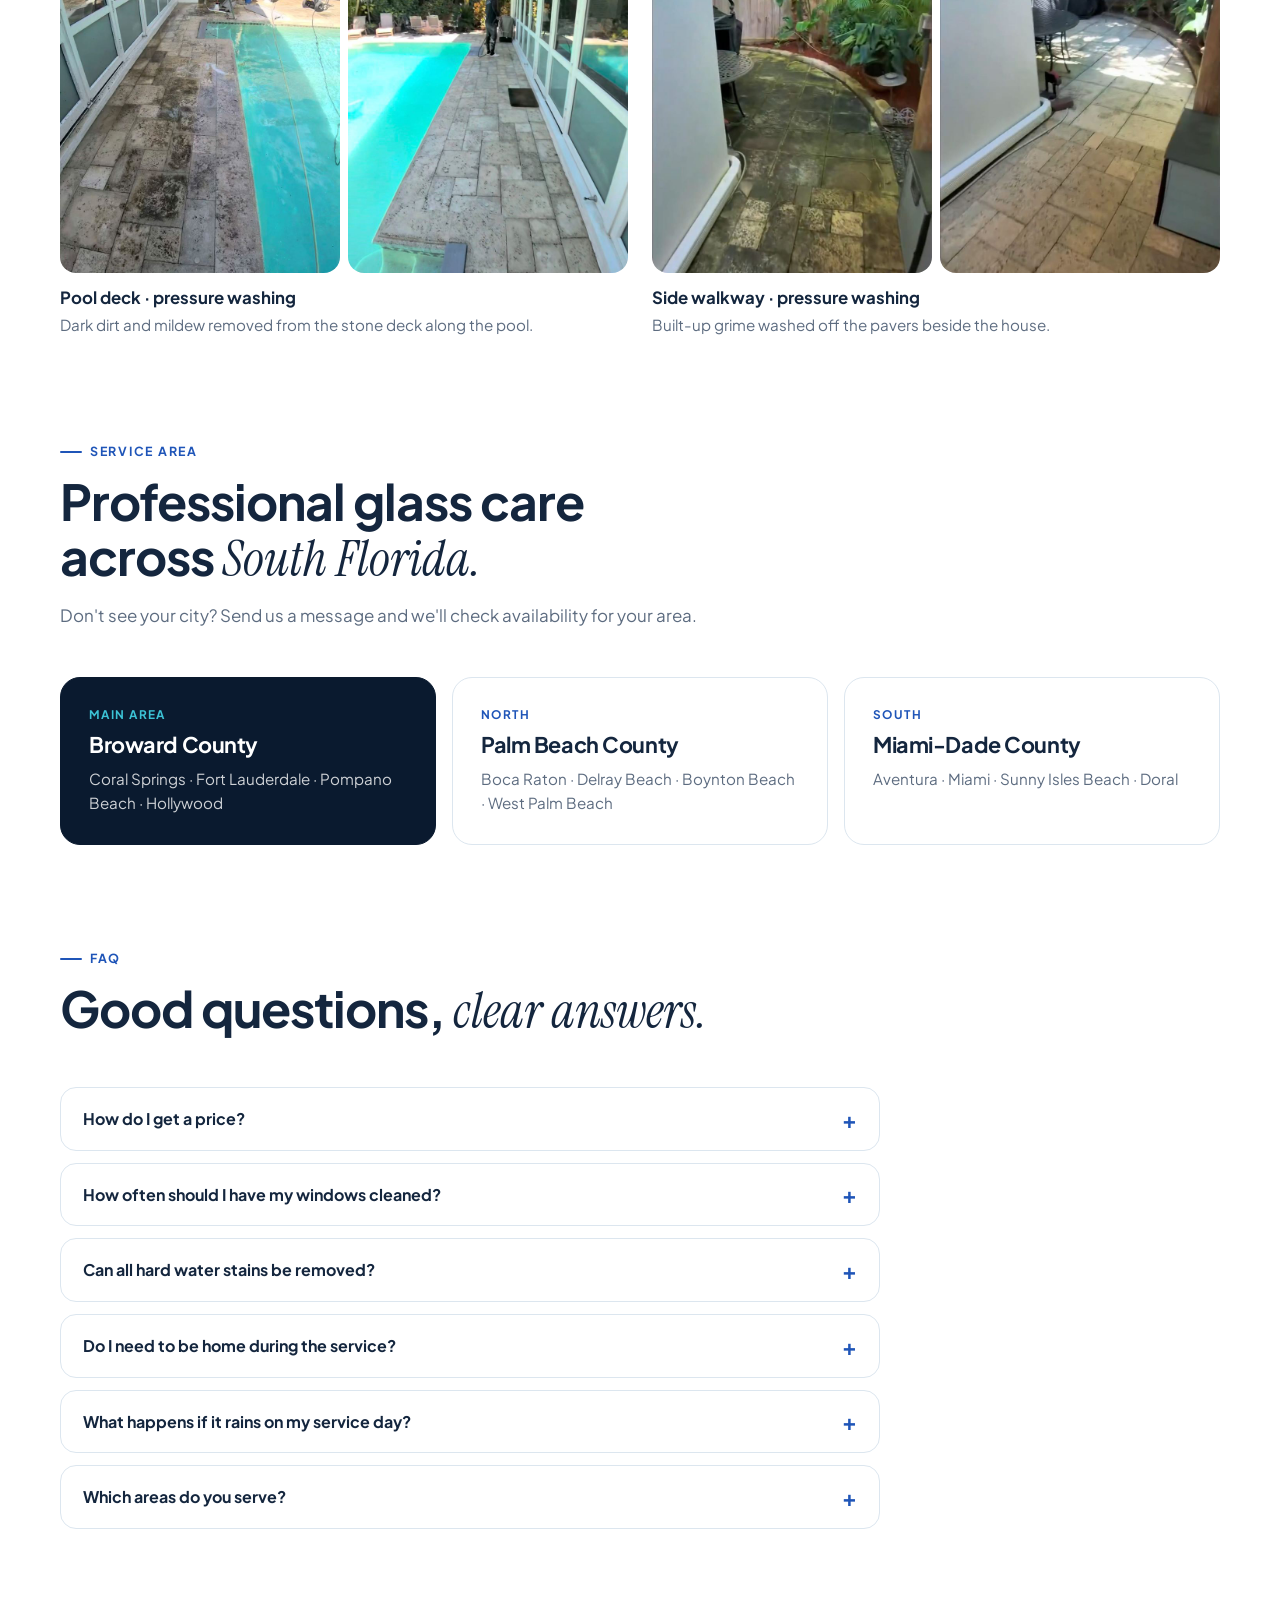
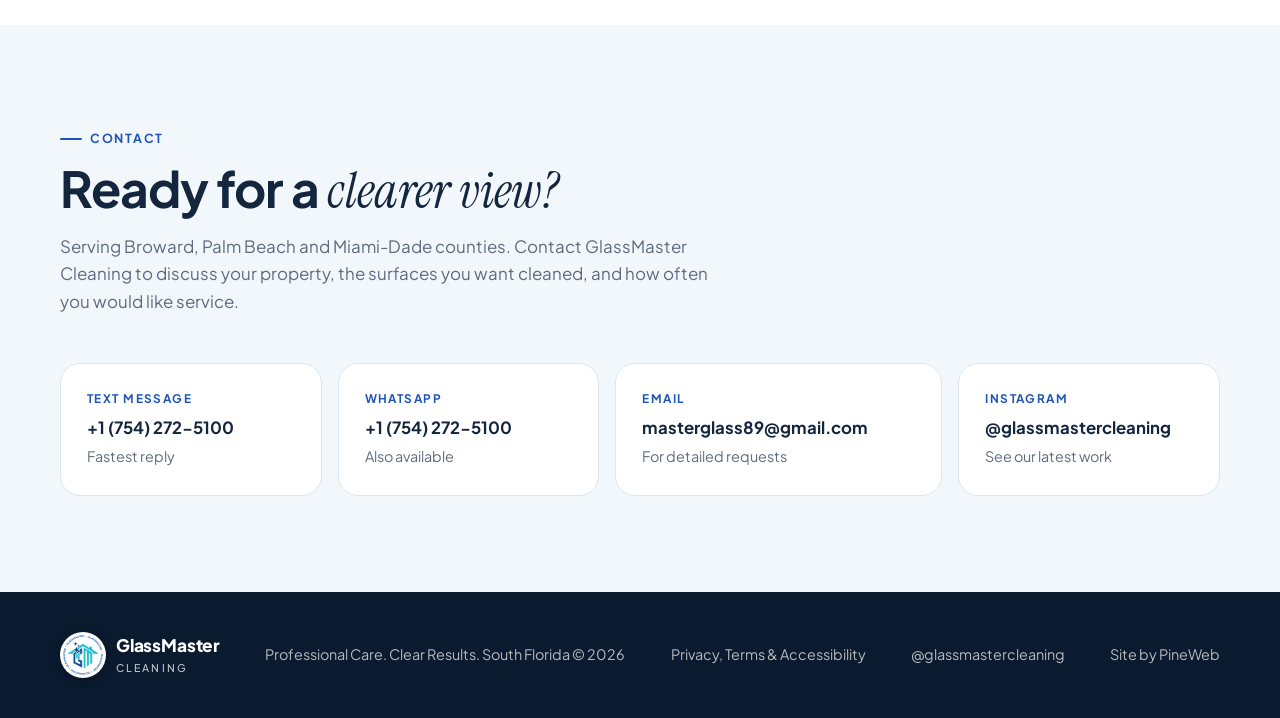
==== commit a3350b17: "Move photos showing dirt out of the gallery into Before & after Gallery: removed the photos with sta" ====
--- a/index.html
+++ b/index.html
@@ -361,6 +361,20 @@
           </div>
           <figcaption data-i18n="ba_c2"><strong>Windows &amp; exterior wall</strong>Window frames and the wall below cleaned of green buildup.</figcaption>
         </figure>
+        <figure class="ba reveal">
+          <div class="ba-pics">
+            <div><img src="img/before-after/par3-before.jpg" alt="Stone pool deck next to the house covered in dark dirt and mildew before pressure washing" data-i18n-alt="par3-before" width="720" height="960" loading="lazy"><span class="ba-tag" data-i18n="ba_before">Before</span></div>
+            <div><img src="img/before-after/par3-after.jpg" alt="The same pool deck light and clean after pressure washing" data-i18n-alt="par3-after" width="720" height="960" loading="lazy"><span class="ba-tag after" data-i18n="ba_after">After</span></div>
+          </div>
+          <figcaption data-i18n="ba_c3"><strong>Pool deck · pressure washing</strong>Dark dirt and mildew removed from the stone deck along the pool.</figcaption>
+        </figure>
+        <figure class="ba reveal">
+          <div class="ba-pics">
+            <div><img src="img/before-after/par4-before.jpg" alt="Side walkway pavers dark with dirt and mildew before pressure washing" data-i18n-alt="par4-before" width="720" height="960" loading="lazy"><span class="ba-tag" data-i18n="ba_before">Before</span></div>
+            <div><img src="img/before-after/par4-after.jpg" alt="The same side walkway clean and bright after pressure washing" data-i18n-alt="par4-after" width="720" height="960" loading="lazy"><span class="ba-tag after" data-i18n="ba_after">After</span></div>
+          </div>
+          <figcaption data-i18n="ba_c4"><strong>Side walkway · pressure washing</strong>Built-up grime washed off the pavers beside the house.</figcaption>
+        </figure>
       </div>
     </div>
   </section>
@@ -447,8 +461,8 @@
   power: "img/pressure-washing.jpg",
   solar: "img/solar.jpg",
   logo: "img/logo.png",
-  /* gallery, in display order (11-13: the client's Instagram picks (11, 13 now from the WhatsApp originals); 14-24: Site-2 folder; 25-34: WhatsApp photos) */
-  work: [11,25,26,27,13,30,31,32,33,12,14,15,16,17,18,19,20,21,22,23,24,28,29,34,1,2,3,4,5,6,7,8,9].map(n=>`img/work-${n}.jpg`)
+  /* gallery, in display order (11-13: the client's Instagram picks (11, 13 from the WhatsApp originals); 14-24: Site-2 folder; 25-33: WhatsApp photos. Photos showing dirt go to Before & after, not here. Keep the count at 23, 26, 30 or 33 so the grid has no gaps) */
+  work: [11,25,26,27,13,30,31,28,33,12,14,15,16,18,19,20,21,22,23,24,29,1,2,3,4,5,6,7,8,9].map(n=>`img/work-${n}.jpg`)
 };
 
 /* Which part of a photo stays visible when it is cropped */
@@ -627,6 +641,8 @@
   ba_e:"Antes y después", ba_h:'Vea la <span class="serif">diferencia.</span>', ba_before:"Antes", ba_after:"Después",
   ba_c1:"<strong>Vidrio de ducha · manchas de agua dura</strong>Manchas minerales y capa opaca eliminadas de una mampara de vidrio.",
   ba_c2:"<strong>Ventanas y pared exterior</strong>Marcos de ventana y la pared de abajo limpios de la capa verde.",
+  ba_c3:"<strong>Deck de piscina · lavado a presión</strong>Suciedad oscura y moho eliminados del deck de piedra junto a la piscina.",
+  ba_c4:"<strong>Pasillo lateral · lavado a presión</strong>Suciedad acumulada eliminada de los adoquines junto a la casa.",
   ar_e:"Área de servicio", ar_h:'Cuidado profesional de vidrios en todo <span class="serif">el sur de la Florida.</span>', ar_p:"¿No ve su ciudad? Envíenos un mensaje y verificamos la disponibilidad en su zona.",
   ar_main:"Zona principal", ar_n:"Norte", ar_s:"Sur", ar_bw:"Condado de Broward", ar_pb:"Condado de Palm Beach", ar_md:"Condado de Miami-Dade",
   fq_e:"Preguntas frecuentes", fq_h:'Buenas preguntas, <span class="serif">respuestas claras.</span>',
@@ -640,7 +656,11 @@
   "par1-before":"Mampara de vidrio de ducha cubierta de manchas blancas de agua dura antes de la limpieza",
   "par1-after":"El mismo vidrio de ducha transparente y sin manchas después de quitar el agua dura",
   "par2-before":"Ventana exterior con manchas verdes en la pared de abajo antes de la limpieza",
-  "par2-after":"La misma ventana y la pared limpias después de la limpieza exterior"
+  "par2-after":"La misma ventana y la pared limpias después de la limpieza exterior",
+  "par3-before":"Deck de piedra de la piscina junto a la casa cubierto de suciedad oscura y moho antes del lavado a presión",
+  "par3-after":"El mismo deck de la piscina claro y limpio después del lavado a presión",
+  "par4-before":"Adoquines del pasillo lateral oscuros por la suciedad y el moho antes del lavado a presión",
+  "par4-after":"El mismo pasillo lateral limpio y claro después del lavado a presión"
 };
 
 /* the site always opens in English; Spanish only with the ES button or a ?lang=es link */
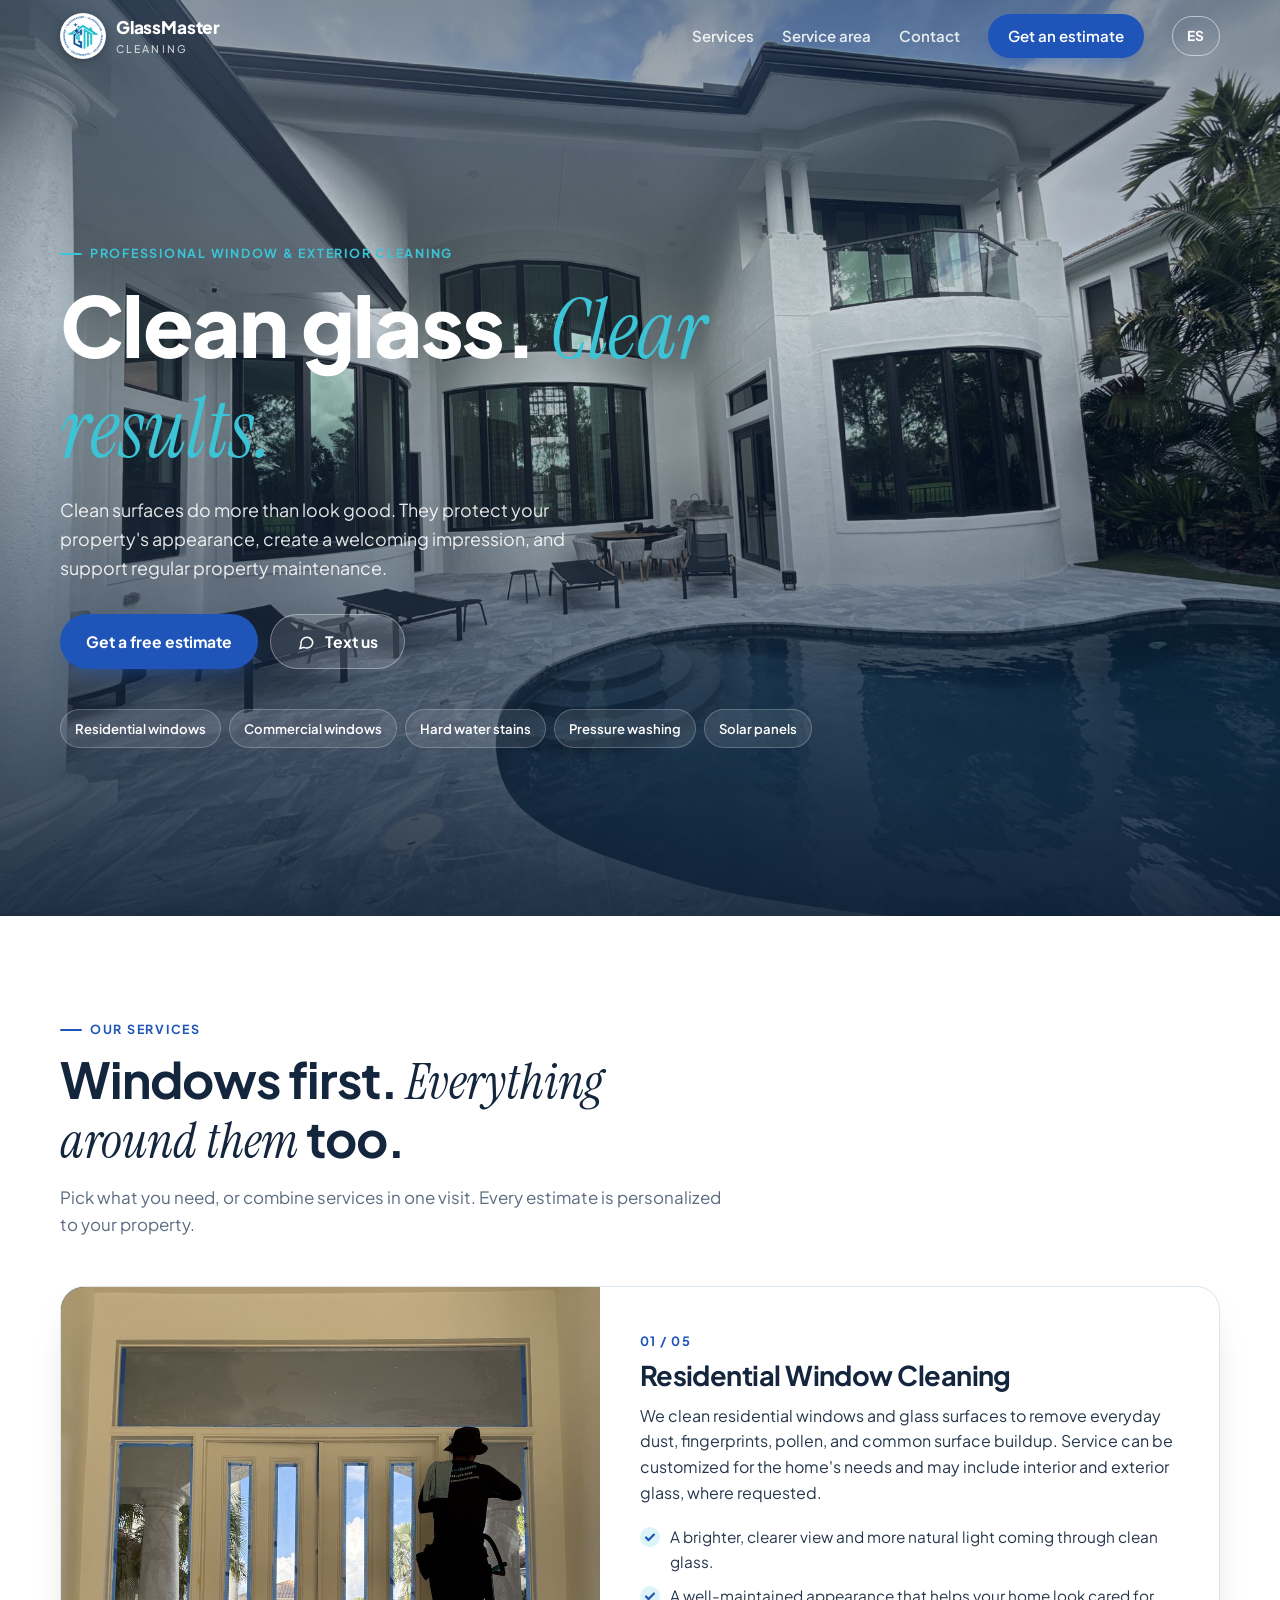
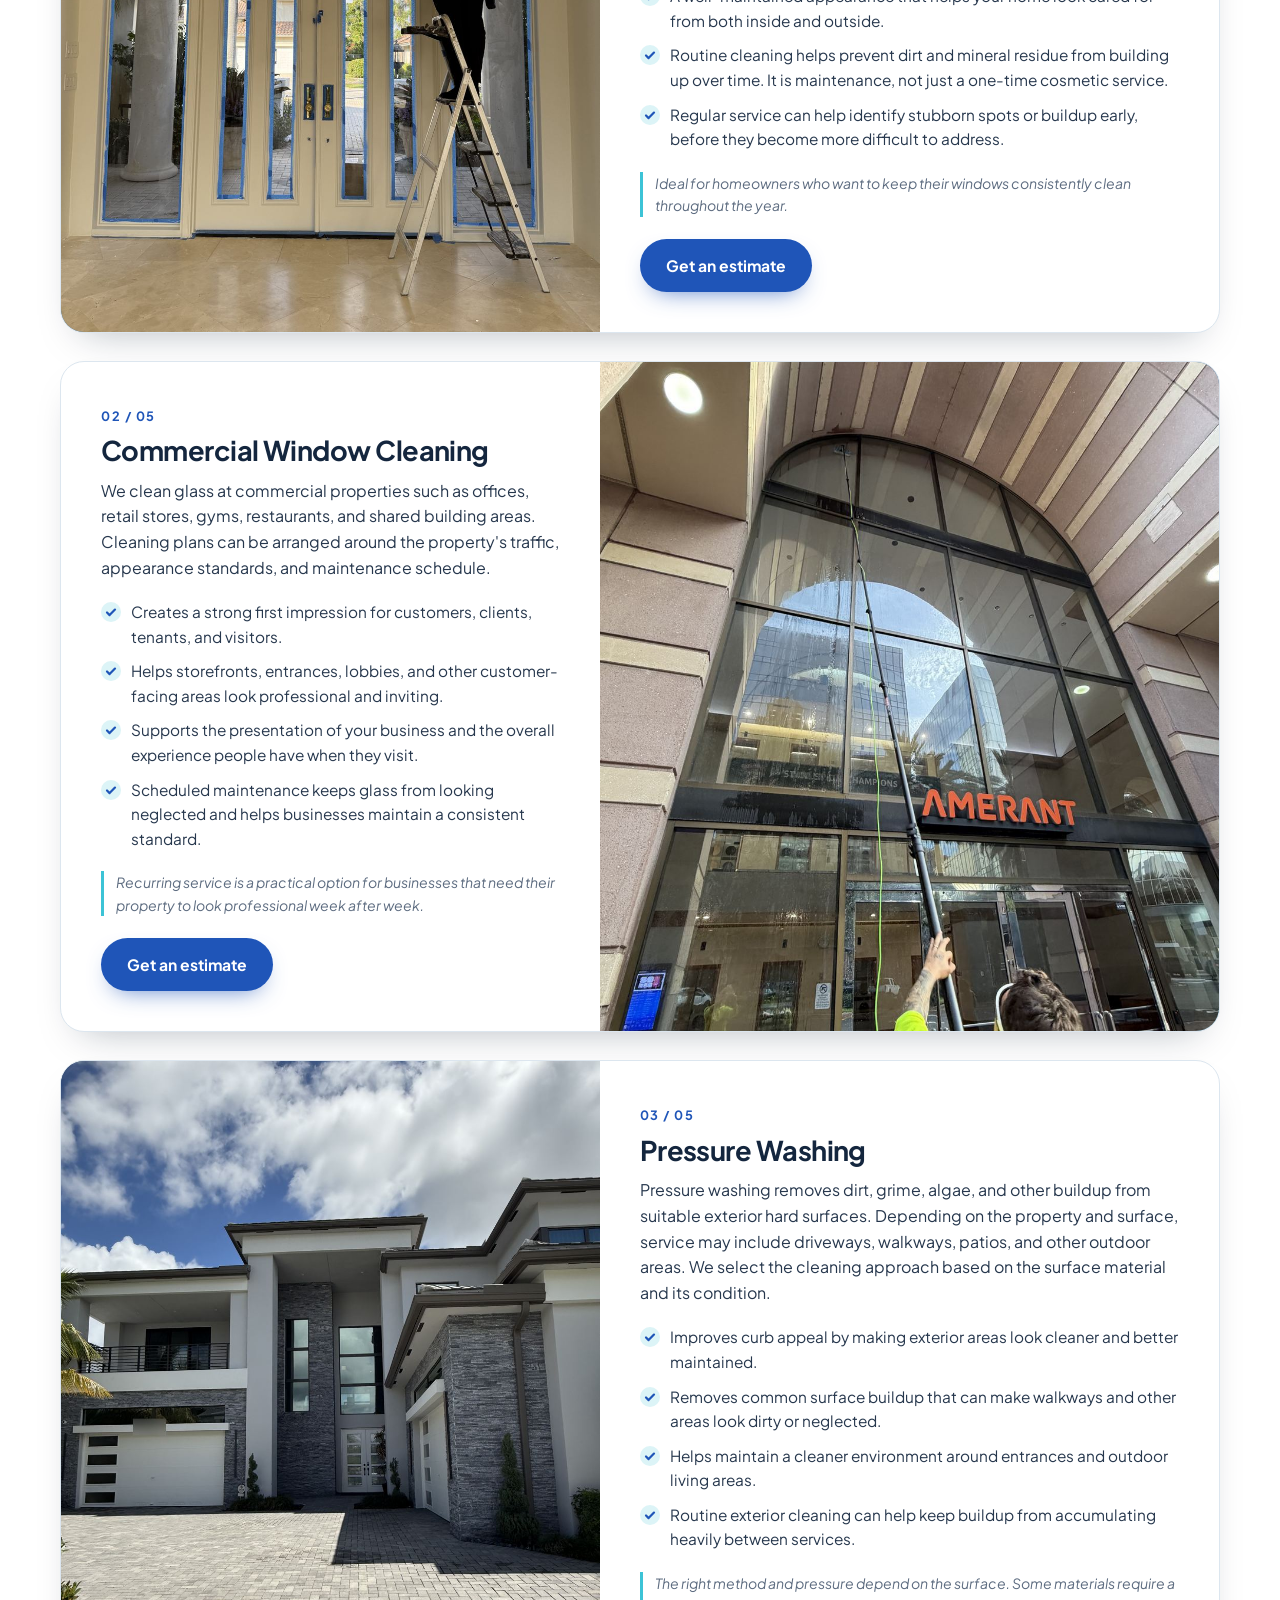
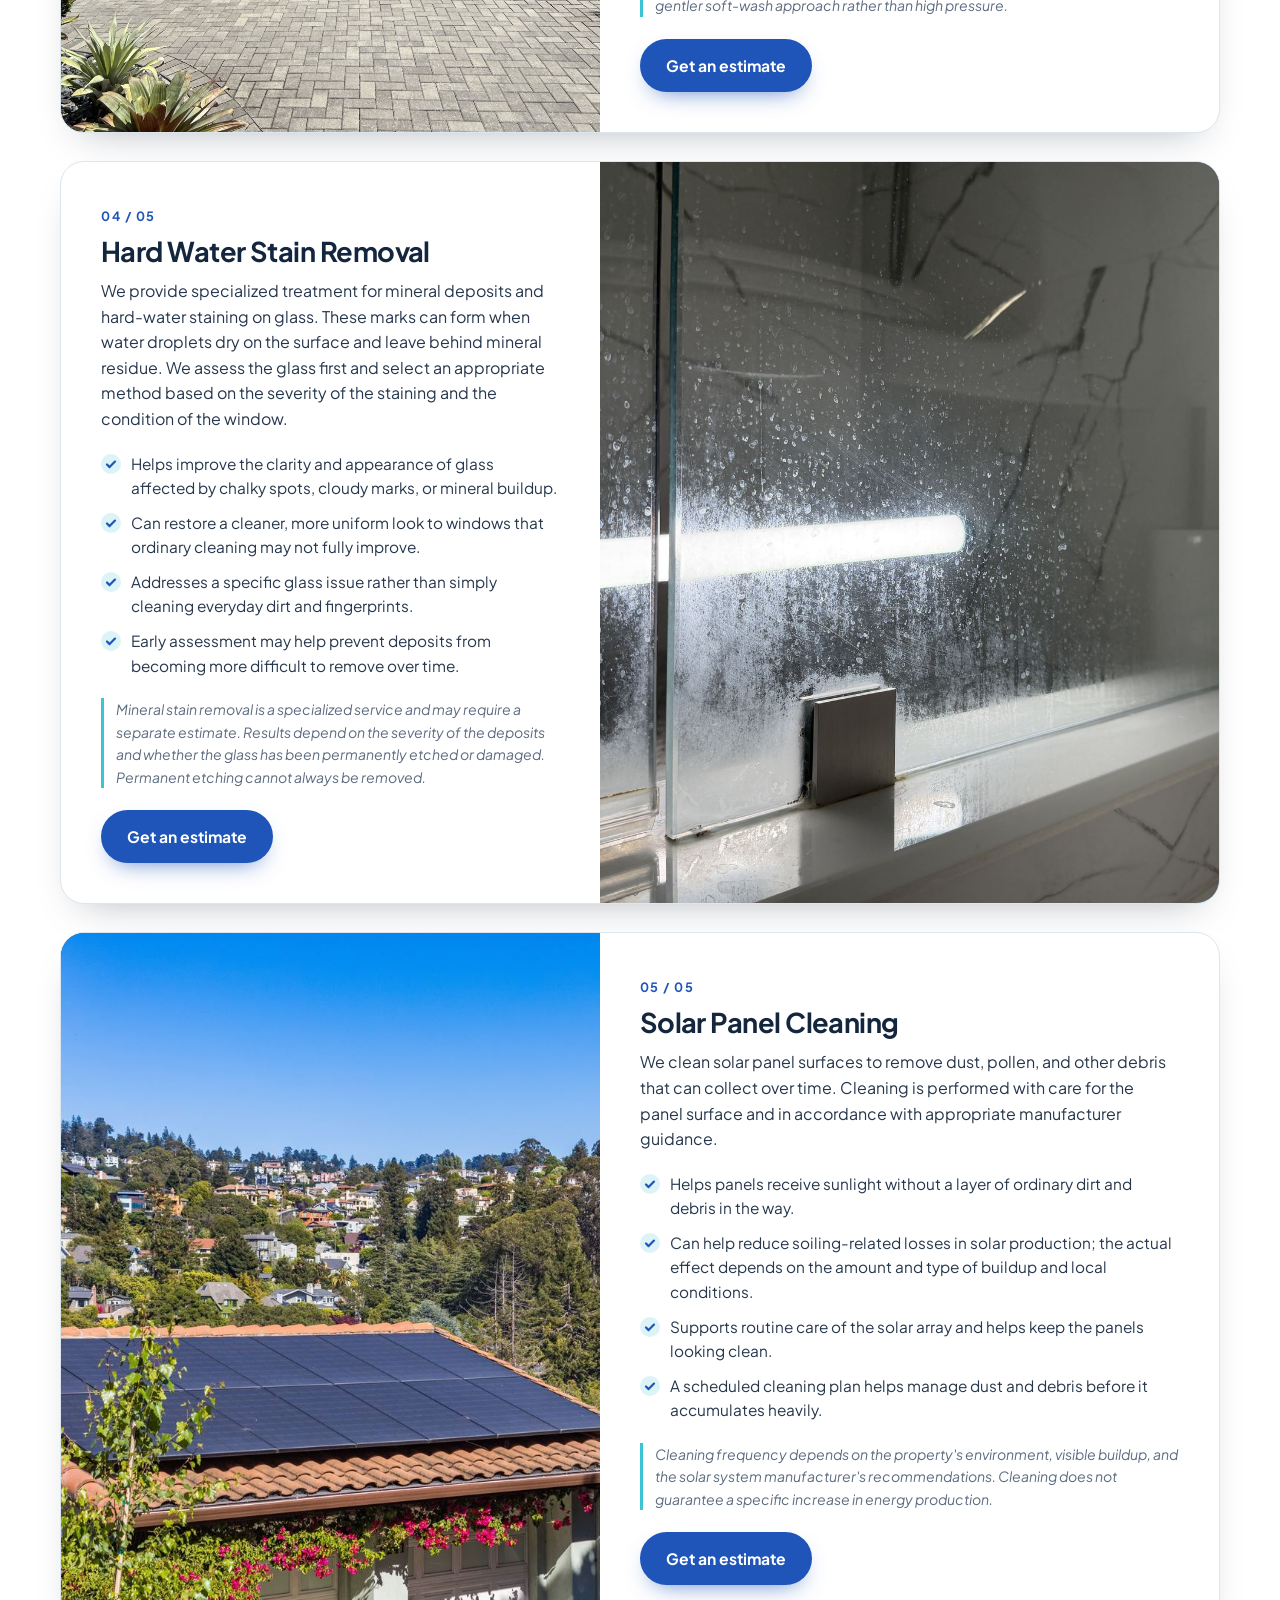
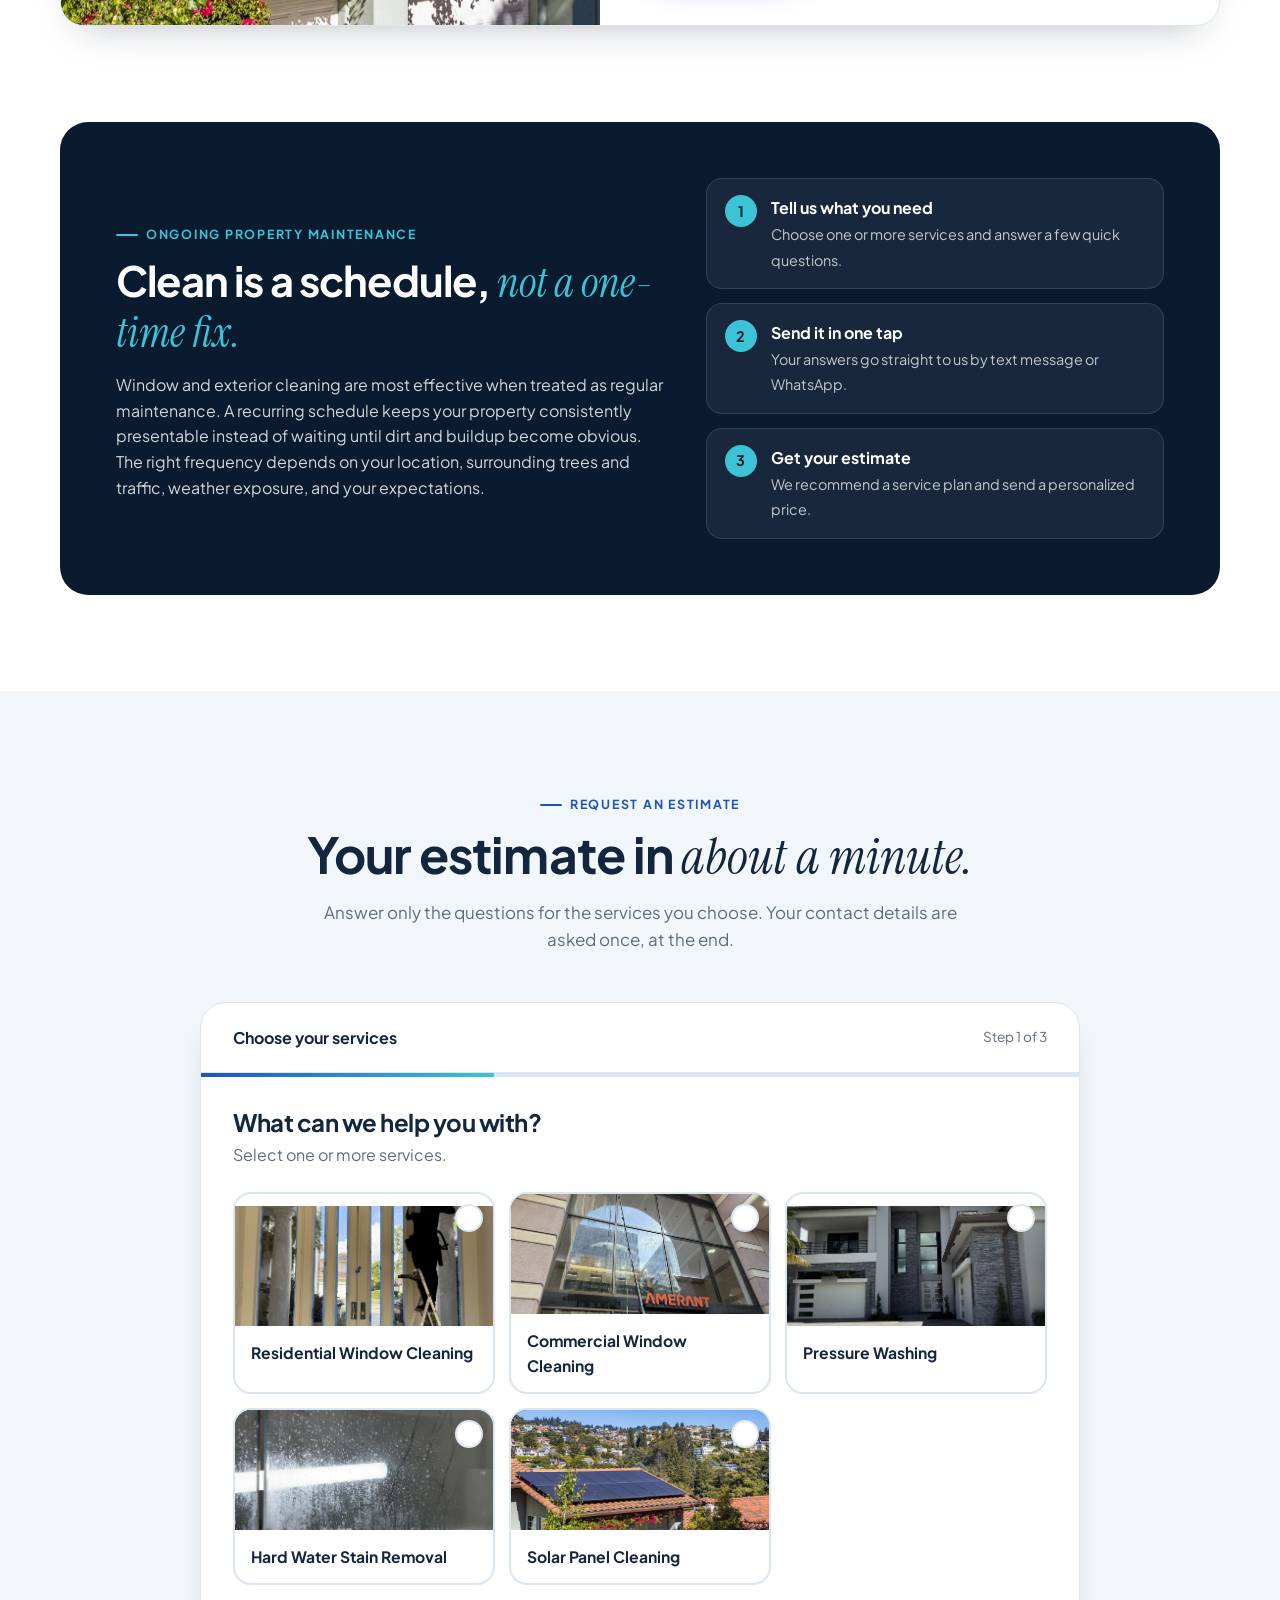
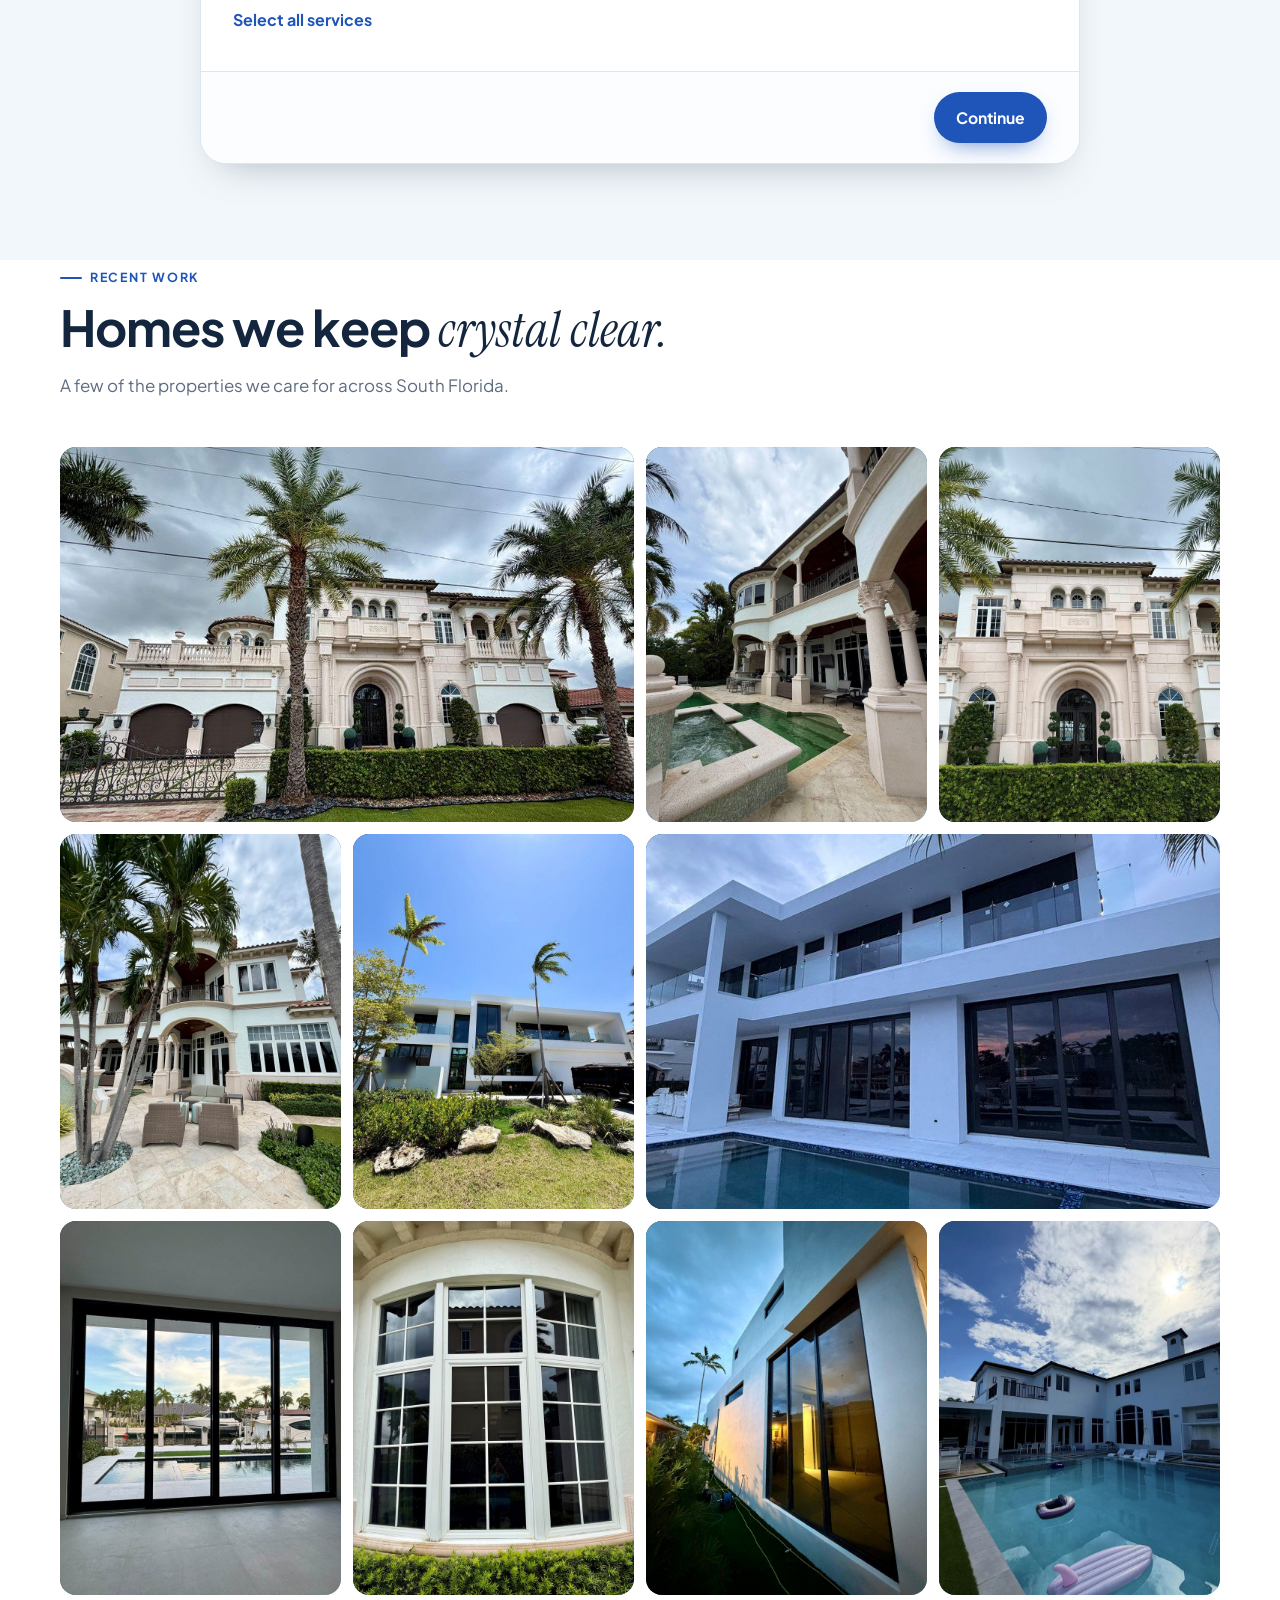
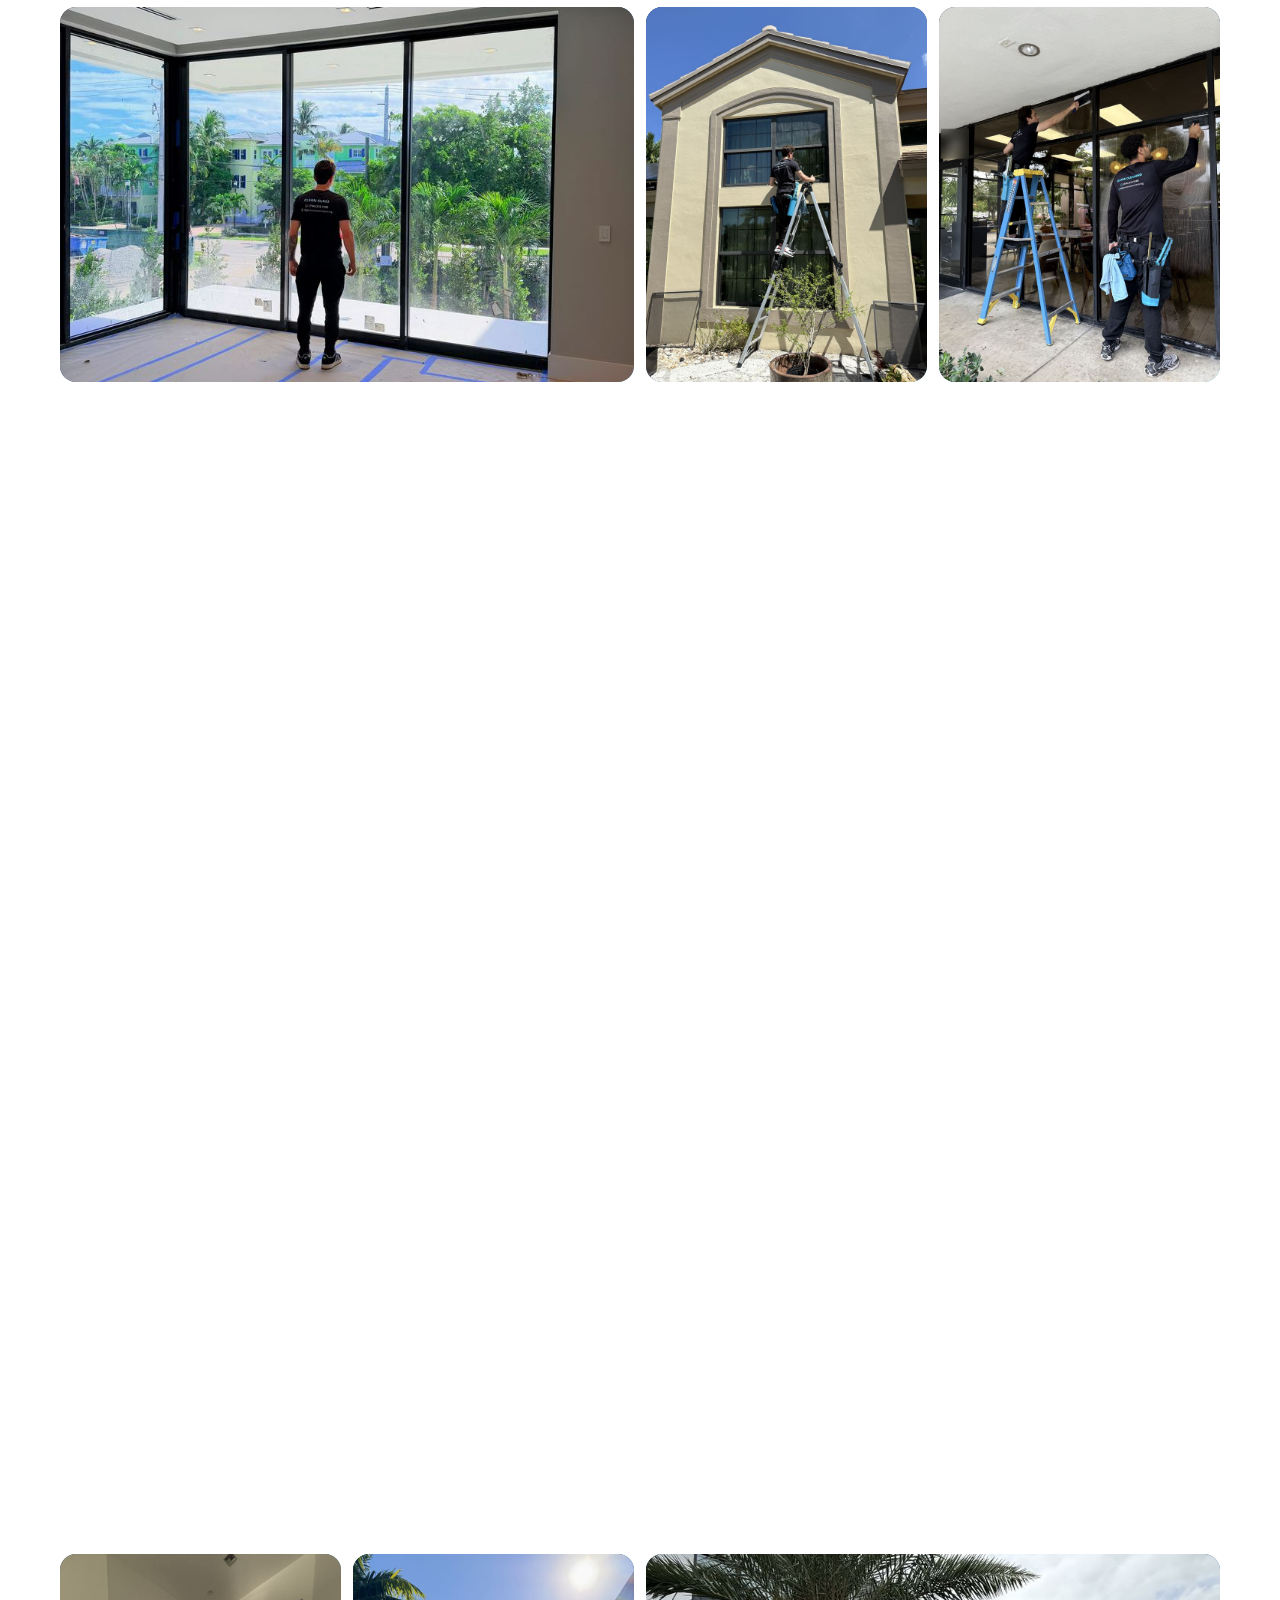
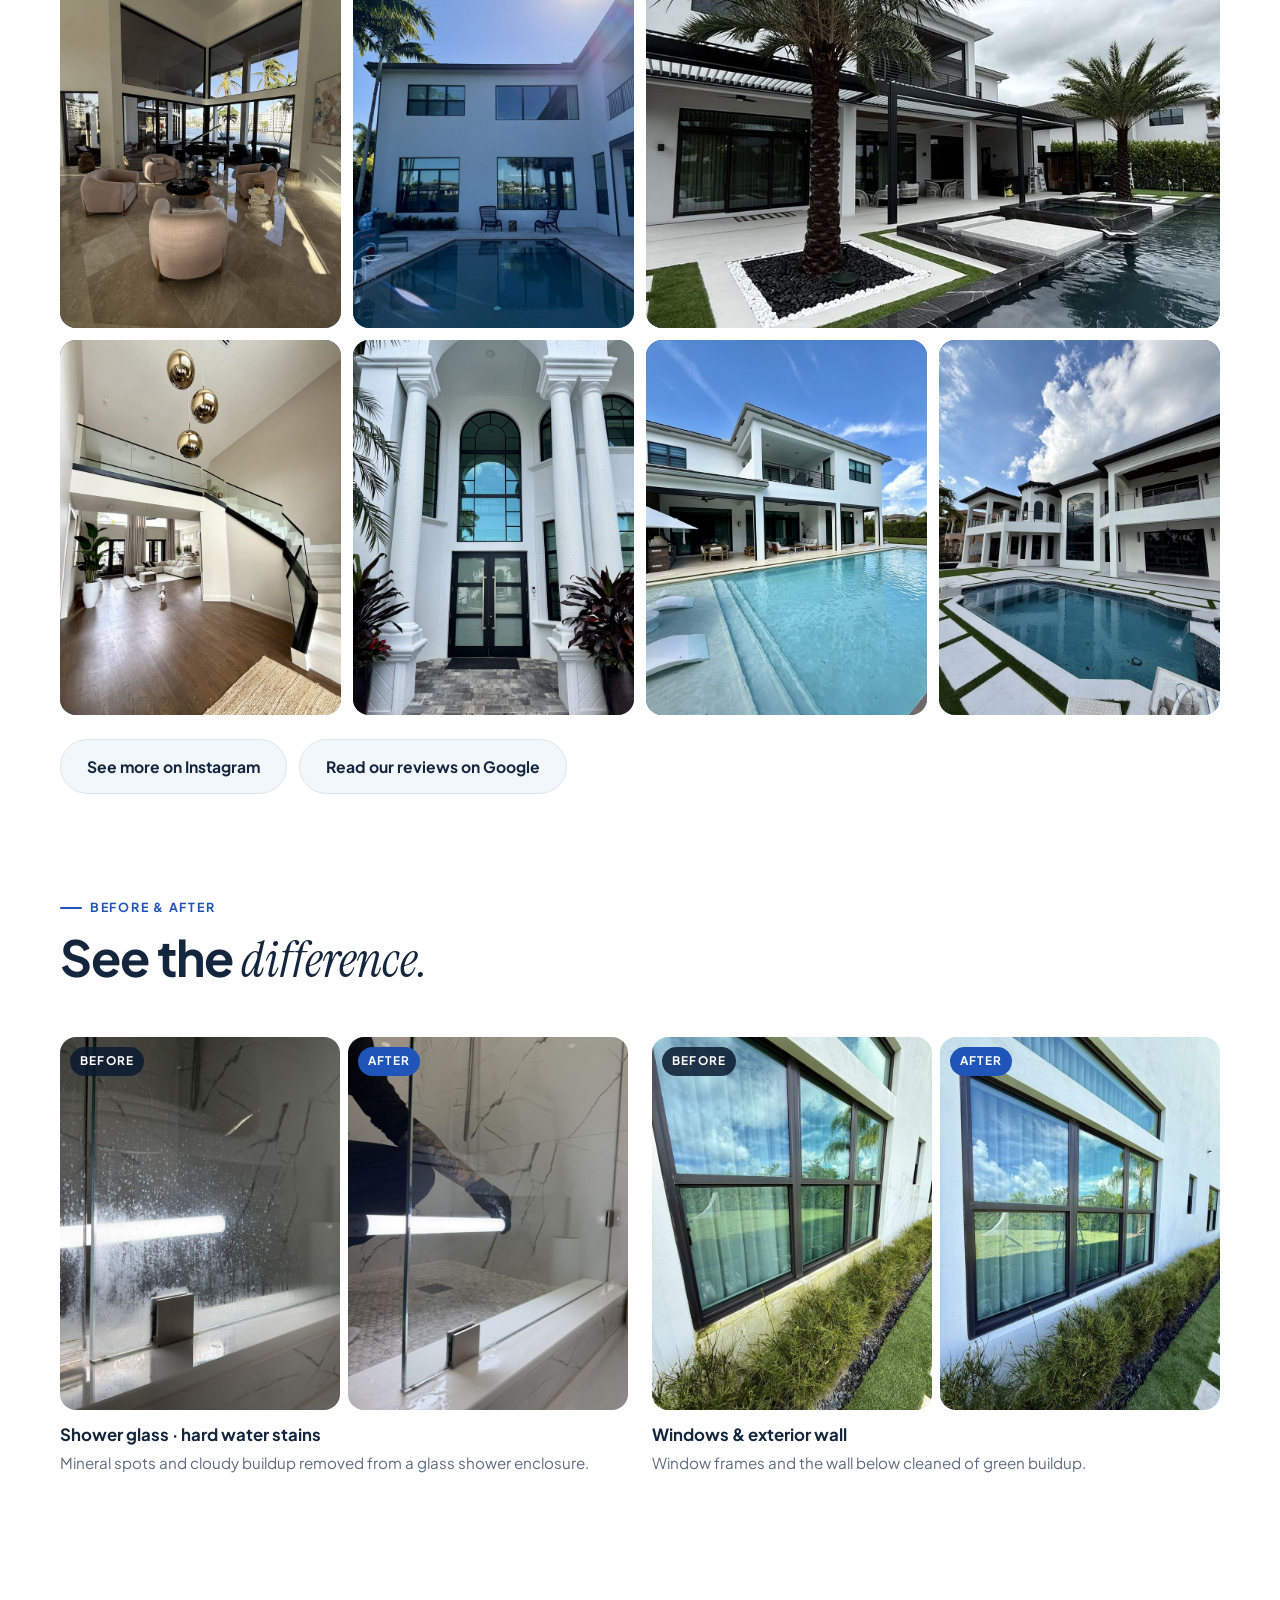
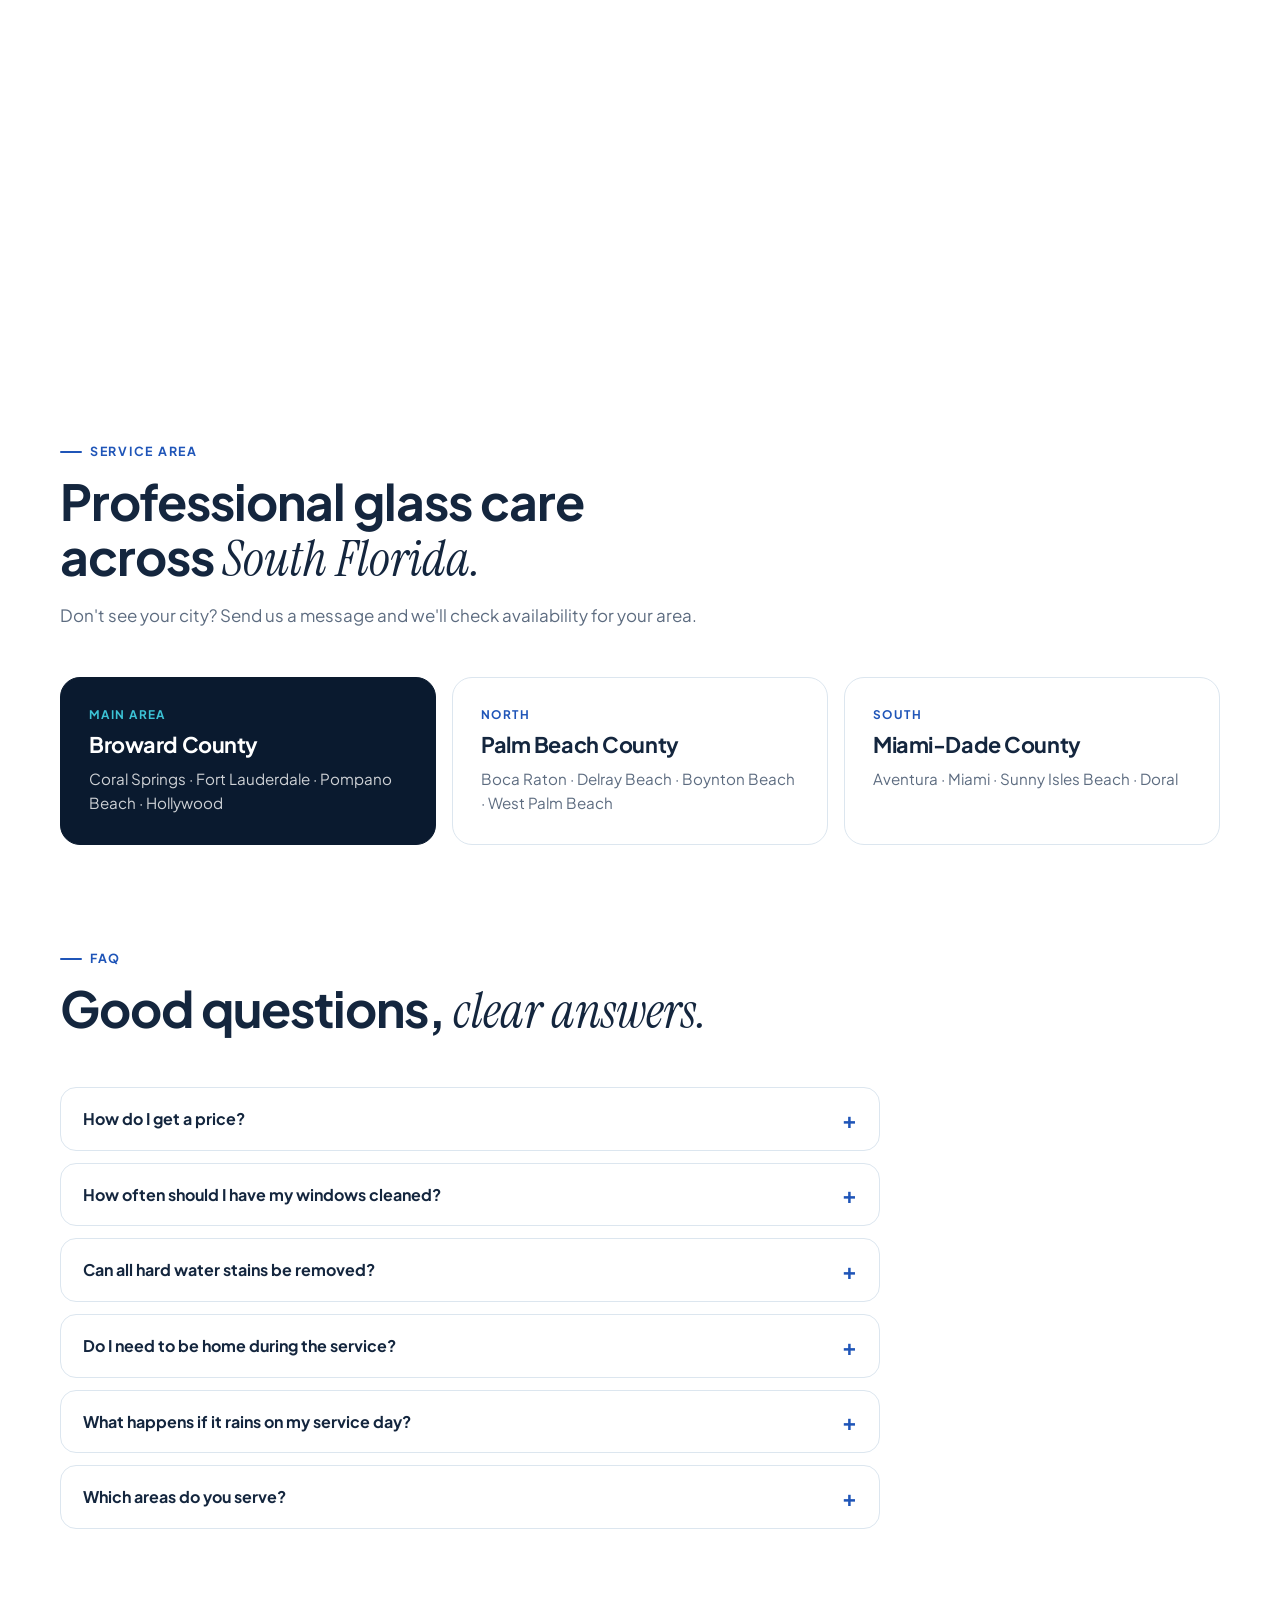
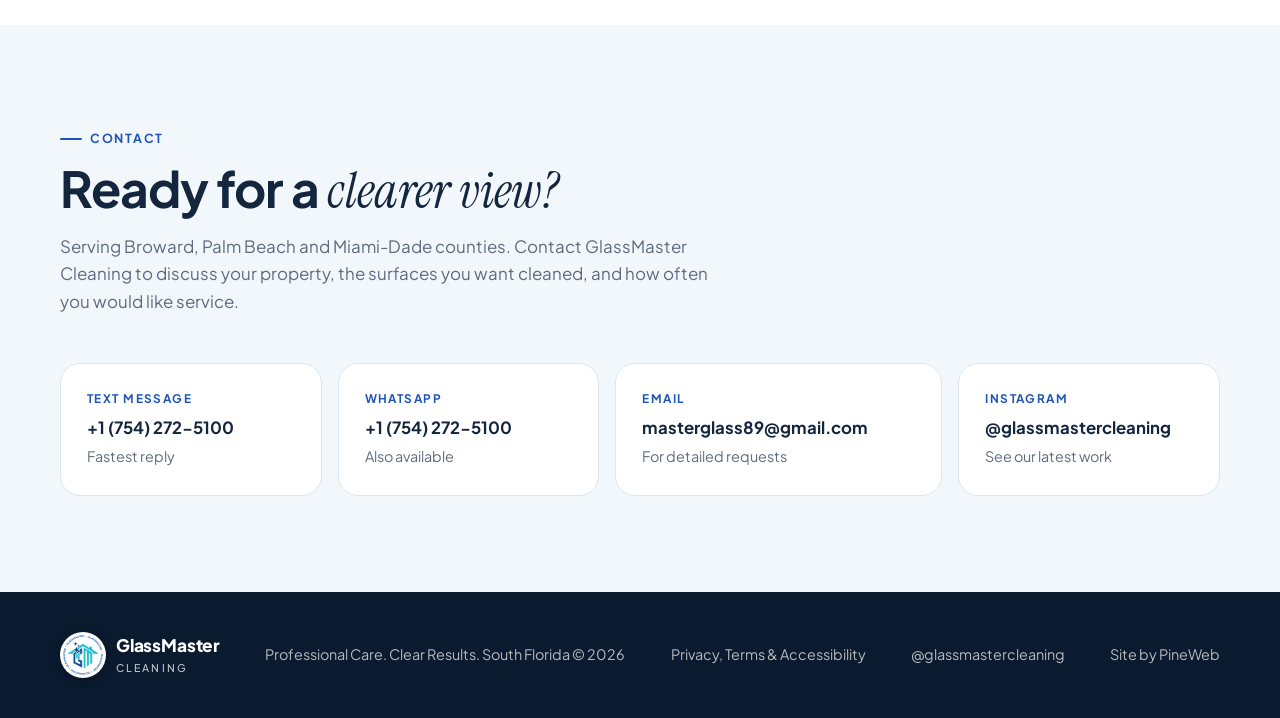
==== commit 73bfaefd: "Check estimate contact details before sending Name needs first and last name, US phone must be a rea" ====
--- a/index.html
+++ b/index.html
@@ -180,6 +180,12 @@
 @media (max-width:640px){.grid2{grid-template-columns:1fr}.wz-body{padding:24px 18px}.wz-top{padding:18px}}
 .q.err .opts,.q.err input{animation:shake .3s}
 .q.err > label,.q.err > .ql{color:#C2410C}
+.fmsg{margin:6px 0 0;font-size:.86rem;font-weight:600;color:#C2410C}
+.fmsg:empty{display:none}
+.grid2.addr{grid-template-columns:2fr 1fr}
+@media (max-width:640px){.grid2.addr{grid-template-columns:1fr}}
+.fmsg.warn{color:#8A5A00}
+.q.err input{border-color:#C2410C}
 @keyframes shake{25%{transform:translateX(-4px)}75%{transform:translateX(4px)}}
 .wz-nav{display:flex;justify-content:space-between;gap:12px;padding:20px 32px;border-top:1px solid var(--line);background:#fbfdff}
 .wz-nav .btn{padding:12px 22px}
@@ -256,7 +262,7 @@
       <a href="#area" data-i18n="n_area">Service area</a>
       <a href="#contact" data-i18n="n_contact">Contact</a>
       <a class="btn btn-primary" href="#quote" data-i18n="n_quote">Get an estimate</a>
-      <button type="button" class="lang-btn" id="lang-btn" lang="es" aria-label="Ver el sitio en español">ES</button>
+      <button type="button" class="lang-btn" id="lang-btn" lang="es" aria-label="ES: Ver el sitio en español">ES</button>
     </nav>
   </div>
 </header>
@@ -530,7 +536,8 @@
   {id:"name", q:"Full name", type:"text", auto:"name", req:true},
   {id:"phone", q:"Phone number", type:"tel", auto:"tel", req:true},
   {id:"email", q:"Email address", type:"email", auto:"email", req:true},
-  {id:"address", q:"Service address", type:"text", auto:"street-address", req:true},
+  {id:"address", q:"Service address", hint:"Street and number", type:"text", auto:"street-address", req:true},
+  {id:"zip", q:"ZIP code", type:"text", auto:"postal-code", req:true},
   {id:"ptype", q:"Is the property residential or commercial?", opts:["Residential","Commercial"]}
 ];
 
@@ -596,7 +603,8 @@
   {id:"name", q:"Nombre completo", type:"text", auto:"name", req:true},
   {id:"phone", q:"Número de teléfono", type:"tel", auto:"tel", req:true},
   {id:"email", q:"Correo electrónico", type:"email", auto:"email", req:true},
-  {id:"address", q:"Dirección del servicio", type:"text", auto:"street-address", req:true},
+  {id:"address", q:"Dirección del servicio", hint:"Calle y número", type:"text", auto:"street-address", req:true},
+  {id:"zip", q:"Código postal (ZIP)", type:"text", auto:"postal-code", req:true},
   {id:"ptype", q:"¿La propiedad es residencial o comercial?", opts:["Residencial","Comercial"]}
 ];
 
@@ -611,7 +619,8 @@
     privacy:"privacy.html", serviceOf:(n,t)=>`Service ${n} of ${t}`, stepOf:(n,t)=>`Step ${n} of ${t}`, cont:"Continue", reviewBtn:"Review my request", getEst:"Get an estimate",
     chooseOne:"Choose at least one service", answerHl:"Please answer the highlighted question", copied:"Summary copied", noCopy:"Could not copy",
     hi:"Hi GlassMaster! I'd like to know more about your services.", subjQ:"Question about your services", subjEst:"Estimate request", msgStart:"Hi GlassMaster! I'd like an estimate.",
-    contactHdr:"CONTACT", fName:"Name", fPhone:"Phone", fEmail:"Email", fAddress:"Address", fProperty:"Property", langBtn:"ES", langLabel:"Ver el sitio en español", langOther:"es" },
+    contactHdr:"CONTACT", fName:"Name", fPhone:"Phone", fEmail:"Email", fAddress:"Address", fZip:"ZIP", fProperty:"Property",
+    e_name:"Please enter your first and last name.", e_phone:"Please enter a valid phone number, like (754) 272-5100.", e_email:"Please enter a valid email, like name@gmail.com.", e_emailTypo:m=>`Please check your email. Did you mean ${m}?`, e_emailTemp:"Please use an email you check, not a temporary one.", e_address:"Please enter the street and house number, like 123 Main St.", e_zip:"Please enter a 5-digit ZIP code, like 33301.", w_zip:"This ZIP may be outside our usual service area. You can still send it and we'll confirm.", langBtn:"ES", langLabel:"Ver el sitio en español", langOther:"es" },
   es: { title:"GlassMaster Cleaning | Limpieza de ventanas y exteriores en el sur de la Florida", area:"Atendemos los condados de Broward, Palm Beach y Miami-Dade",
     pickLabel:"Elija sus servicios", pickH:"¿En qué le podemos ayudar?", pickSub:"Seleccione uno o más servicios.", selAll:"Seleccionar todos los servicios", clearSel:"Quitar selección",
     contactLabel:"Sus datos de contacto", contactH:"¿A dónde le enviamos su presupuesto?", contactSub:"Solo se lo pedimos una vez.",
@@ -622,7 +631,8 @@
     privacy:"privacy-es.html", serviceOf:(n,t)=>`Servicio ${n} de ${t}`, stepOf:(n,t)=>`Paso ${n} de ${t}`, cont:"Continuar", reviewBtn:"Revisar mi solicitud", getEst:"Pedir presupuesto",
     chooseOne:"Elija al menos un servicio", answerHl:"Por favor responda la pregunta marcada", copied:"Resumen copiado", noCopy:"No se pudo copiar",
     hi:"¡Hola GlassMaster! Me gustaría saber más sobre sus servicios.", subjQ:"Pregunta sobre sus servicios", subjEst:"Solicitud de presupuesto", msgStart:"¡Hola GlassMaster! Me gustaría un presupuesto.",
-    contactHdr:"CONTACTO", fName:"Nombre", fPhone:"Teléfono", fEmail:"Correo", fAddress:"Dirección", fProperty:"Propiedad", langBtn:"EN", langLabel:"View the site in English", langOther:"en" }
+    contactHdr:"CONTACTO", fName:"Nombre", fPhone:"Teléfono", fEmail:"Correo", fAddress:"Dirección", fZip:"ZIP", fProperty:"Propiedad",
+    e_name:"Escriba su nombre y apellido.", e_phone:"Escriba un número de teléfono válido, como (754) 272-5100.", e_email:"Escriba un correo válido, como nombre@gmail.com.", e_emailTypo:m=>`Revise su correo. ¿Quiso decir ${m}?`, e_emailTemp:"Use un correo que usted revise, no uno temporal.", e_address:"Escriba la calle y el número, como 123 Main St.", e_zip:"Escriba un código postal de 5 dígitos, como 33301.", w_zip:"Este código postal puede estar fuera de nuestra zona habitual. Puede enviarlo igual y se lo confirmamos.", langBtn:"EN", langLabel:"View the site in English", langOther:"en" }
 };
 const TEXT_ES = {
   n_services:"Servicios", n_area:"Área de servicio", n_contact:"Contacto", n_quote:"Presupuesto",
@@ -734,8 +744,8 @@
 function questionHTML(scope, q, current){
   const hint = q.hint ? ` <span class="hint">(${q.hint})</span>` : "";
   if(q.opts) return `<div class="q" data-qid="${q.id}"><span class="ql" id="ql-${scope}-${q.id}">${q.q}${hint}</span>${optButtons(scope,q,current)}</div>`;
-  if(q.text) return `<div class="q" data-qid="${q.id}"><label for="f-${scope}-${q.id}">${q.q}${hint}</label><textarea id="f-${scope}-${q.id}"${q.optional?"":" aria-required=\"true\""} data-scope="${scope}" data-q="${q.id}">${esc(current||"")}</textarea></div>`;
-  return `<div class="q" data-qid="${q.id}"><label for="f-${q.id}">${q.q}${q.hint?`<span class="hint" style="display:block;margin-top:2px">${q.hint}</span>`:""}</label><input id="f-${q.id}"${q.optional?"":" aria-required=\"true\""} type="${q.type}" autocomplete="${q.auto}" data-scope="${scope}" data-q="${q.id}" value="${esc(current||"")}"></div>`;
+  if(q.text) return `<div class="q" data-qid="${q.id}"><label for="f-${scope}-${q.id}">${q.q}${hint}</label><textarea maxlength="600" id="f-${scope}-${q.id}"${q.optional?"":" aria-required=\"true\""} data-scope="${scope}" data-q="${q.id}">${esc(current||"")}</textarea></div>`;
+  return `<div class="q" data-qid="${q.id}"><label for="f-${q.id}">${q.q}${q.hint?`<span class="hint" style="display:block;margin-top:2px">${q.hint}</span>`:""}</label><input id="f-${q.id}"${q.optional?"":" aria-required=\"true\""} type="${q.type}" autocomplete="${q.auto}"${q.id==="zip"?' inputmode="numeric"':""} maxlength="${MAXLEN[q.id]||120}" aria-describedby="e-${q.id}" data-scope="${scope}" data-q="${q.id}" value="${esc(current||"")}"><p class="fmsg" id="e-${q.id}" aria-live="polite"></p></div>`;
 }
 
 function render(){
@@ -751,8 +761,10 @@
     label = L().contactLabel;
     const c = state.contact;
     html = `<div class="wz-step on"><h3>${L().contactH}</h3><p class="sub">${L().contactSub}</p>
-      <div class="grid2">${CONTACT_Q.slice(0,4).map(q=>questionHTML("contact",q,c[q.id])).join("")}</div>
-      ${questionHTML("contact",CONTACT_Q[4],c.ptype)}</div>`;
+      <div class="grid2">${CONTACT_Q.slice(0,2).map(q=>questionHTML("contact",q,c[q.id])).join("")}</div>
+      ${questionHTML("contact",CONTACT_Q[2],c.email)}
+      <div class="grid2 addr">${CONTACT_Q.slice(3,5).map(q=>questionHTML("contact",q,c[q.id])).join("")}</div>
+      ${questionHTML("contact",CONTACT_Q[5],c.ptype)}</div>`;
   } else if(cur==="review"){
     label = L().reviewLabel;
     const msg = buildMessage();
@@ -773,6 +785,7 @@
       ${s.questions.map(q=>questionHTML(cur,q,a[q.id])).join("")}</div>`;
   }
   body.innerHTML = html; loadPhotos(body);
+  if(cur==="contact") zipHint();
   $("#wz-label").textContent = label;
   $("#wz-count").textContent = L().stepOf(state.step+1, list.length);
   $("#wz-bar").style.width = `${((state.step+1)/list.length)*100}%`;
@@ -793,7 +806,41 @@
       el.parentElement.querySelectorAll(".opt").forEach(b=>b.setAttribute("aria-pressed", b===el));
     }
   } else bucket[q] = el.value.trim();
-  el.closest(".q")?.classList.remove("err"); el.removeAttribute("aria-invalid");
+  const box = el.closest(".q"); box?.classList.remove("err"); el.removeAttribute("aria-invalid");
+  const m = box?.querySelector(".fmsg"); if(m && !m.classList.contains("warn")) m.textContent = "";
+  if(q==="zip") zipHint();
+}
+
+/* ===== Data checks (PineWeb rule: catch typos and fake contact details before the request is sent) ===== */
+const MAXLEN = {name:80, phone:25, email:120, address:150, zip:10};
+const JUNK = /^(test|teste|testing|asdf|qwerty|fake|none|nada|xxx+|abc|aaa+|no|na|n\/a)$/i;
+const TYPOS = {"gmial.com":"gmail.com","gmai.com":"gmail.com","gmal.com":"gmail.com","gnail.com":"gmail.com","gmail.co":"gmail.com","gmail.con":"gmail.com","gmail.cm":"gmail.com","gmail.om":"gmail.com","gamil.com":"gmail.com",
+  "hotmial.com":"hotmail.com","hotmal.com":"hotmail.com","hotmail.co":"hotmail.com","hotmail.con":"hotmail.com","yaho.com":"yahoo.com","yahooo.com":"yahoo.com","yahoo.con":"yahoo.com",
+  "outlok.com":"outlook.com","outlook.co":"outlook.com","outlook.con":"outlook.com","iclod.com":"icloud.com","icloud.co":"icloud.com","icloud.con":"icloud.com","aol.co":"aol.com"};
+const TEMP_MAIL = ["mailinator.com","guerrillamail.com","10minutemail.com","yopmail.com","tempmail.com","temp-mail.org","trashmail.com","sharklasers.com","getnada.com","dispostable.com","maildrop.cc"];
+const usPhone = v => { let d = v.replace(/\D/g,""); if(d.length===11 && d[0]==="1") d = d.slice(1); return d; };
+const CHECK = {
+  name: v => { const w = v.trim().split(/\s+/);
+    return (w.length<2 || !w.every(x=>/^[\p{L}][\p{L}'’.\-]*$/u.test(x)) || w.join("").replace(/[^\p{L}]/gu,"").length<4 || w.some(x=>JUNK.test(x)) || /(.)\1{3}/i.test(v)) ? L().e_name : ""; },
+  phone: v => { const t = v.trim();
+    if(/^\+(?!1)/.test(t)){ const d = t.replace(/\D/g,""); return d.length>=8 && d.length<=15 && !/^(\d)\1+$/.test(d) ? "" : L().e_phone; } // other countries
+    const d = usPhone(t);
+    return d.length===10 && /^[2-9]\d{2}[2-9]\d{6}$/.test(d) && !/^(\d)\1+$/.test(d) && !/^\d{3}55501\d{2}$/.test(d) && d!=="2345678901" ? "" : L().e_phone; },
+  email: v => { const t = v.trim().toLowerCase();
+    if(!/^[a-z0-9._%+\-]+@[a-z0-9\-]+(\.[a-z0-9\-]+)*\.[a-z]{2,}$/.test(t) || /\.\.|^\.|\.@/.test(t)) return L().e_email;
+    const [user, dom] = t.split("@");
+    if(TYPOS[dom]) return L().e_emailTypo(`${user}@${TYPOS[dom]}`);
+    if(TEMP_MAIL.includes(dom)) return L().e_emailTemp;
+    return JUNK.test(user) ? L().e_email : ""; },
+  address: v => { const t = v.trim(); return t.length>=6 && /\d/.test(t) && (t.match(/\p{L}/gu)||[]).length>=3 && !/(.)\1{3}/.test(t) ? "" : L().e_address; },
+  zip: v => /^\d{5}(-\d{4})?$/.test(v.trim()) && !/^0{5}/.test(v.trim()) ? "" : L().e_zip
+};
+const prettyPhone = v => { const d = usPhone(v); return !/^\s*\+(?!1)/.test(v) && d.length===10 ? `(${d.slice(0,3)}) ${d.slice(3,6)}-${d.slice(6)}` : v.trim(); };
+/* GlassMaster serves Broward, Palm Beach and Miami-Dade: ZIPs starting 330 to 334. Outside that we only warn. */
+const inArea = z => /^33[0-4]/.test(z.trim());
+function zipHint(){
+  const z = state.contact.zip||"", m = $("#e-zip"); if(!m) return;
+  if(!CHECK.zip(z) && !inArea(z)){ m.textContent = L().w_zip; m.classList.add("warn"); } else if(m.classList.contains("warn")){ m.textContent = ""; m.classList.remove("warn"); }
 }
 
 function validate(){
@@ -804,11 +851,13 @@
   let bad = null;
   qs.forEach(q=>{
     if(q.optional) return;
-    let v = bucket[q.id], ok = Array.isArray(v) ? v.length>0 : !!v;
-    if(ok && q.type==="email") ok = /^\S+@\S+\.\S+$/.test(v);
-    if(ok && q.type==="tel") ok = v.replace(/\D/g,"").length>=7;
-    if(!ok){ const el = $(`#wz-body .q[data-qid="${q.id}"]`); el.classList.add("err"); el.querySelector("input,textarea")?.setAttribute("aria-invalid","true"); bad ||= el; }
+    let v = bucket[q.id], ok = Array.isArray(v) ? v.length>0 : !!v, why = "";
+    if(cur==="contact" && CHECK[q.id]){ why = CHECK[q.id](v||""); ok = !why; }
+    const el = $(`#wz-body .q[data-qid="${q.id}"]`), msg = el.querySelector(".fmsg");
+    if(msg){ msg.textContent = why; msg.classList.remove("warn"); }
+    if(!ok){ el.classList.add("err"); el.querySelector("input,textarea")?.setAttribute("aria-invalid","true"); bad ||= el; }
   });
+  if(cur==="contact") zipHint();
   if(bad){ bad.scrollIntoView({behavior:"smooth",block:"center"}); bad.querySelector("input,textarea,button")?.focus({preventScroll:true}); toast(L().answerHl); return false; }
   return true;
 }
@@ -824,7 +873,7 @@
     });
     lines.push("");
   });
-  lines.push(`▸ ${T.contactHdr}`, `• ${T.fName}: ${c.name}`, `• ${T.fPhone}: ${c.phone}`, `• ${T.fEmail}: ${c.email}`, `• ${T.fAddress}: ${c.address}`, `• ${T.fProperty}: ${c.ptype}`);
+  lines.push(`▸ ${T.contactHdr}`, `• ${T.fName}: ${c.name}`, `• ${T.fPhone}: ${prettyPhone(c.phone)}`, `• ${T.fEmail}: ${c.email.toLowerCase()}`, `• ${T.fAddress}: ${c.address}`, `• ${T.fZip}: ${c.zip}`, `• ${T.fProperty}: ${c.ptype}`);
   return lines.join("\n");
 }
 
@@ -855,7 +904,7 @@
   document.querySelectorAll("[data-i18n-alt]").forEach(el => { const k = el.dataset.i18nAlt; el.alt = es ? ALT_ES[k] : ALT_EN[k]; });
   if(T.area) $("#area-line").textContent = T.area + ". " + $("#area-line").textContent;
   $("#privacy-link").href = T.privacy;
-  const b = $("#lang-btn"); b.textContent = T.langBtn; b.lang = T.langOther; b.setAttribute("aria-label", T.langLabel);
+  const b = $("#lang-btn"); b.textContent = T.langBtn; b.lang = T.langOther; b.setAttribute("aria-label", `${T.langBtn}: ${T.langLabel}`);
   setLinks(); renderServices(); loadPhotos($("#svc-list"));
   /* answers are stored as option labels, so a language change starts the estimate over */
   state.answers = {}; state.step = Math.min(state.step, 0); render();
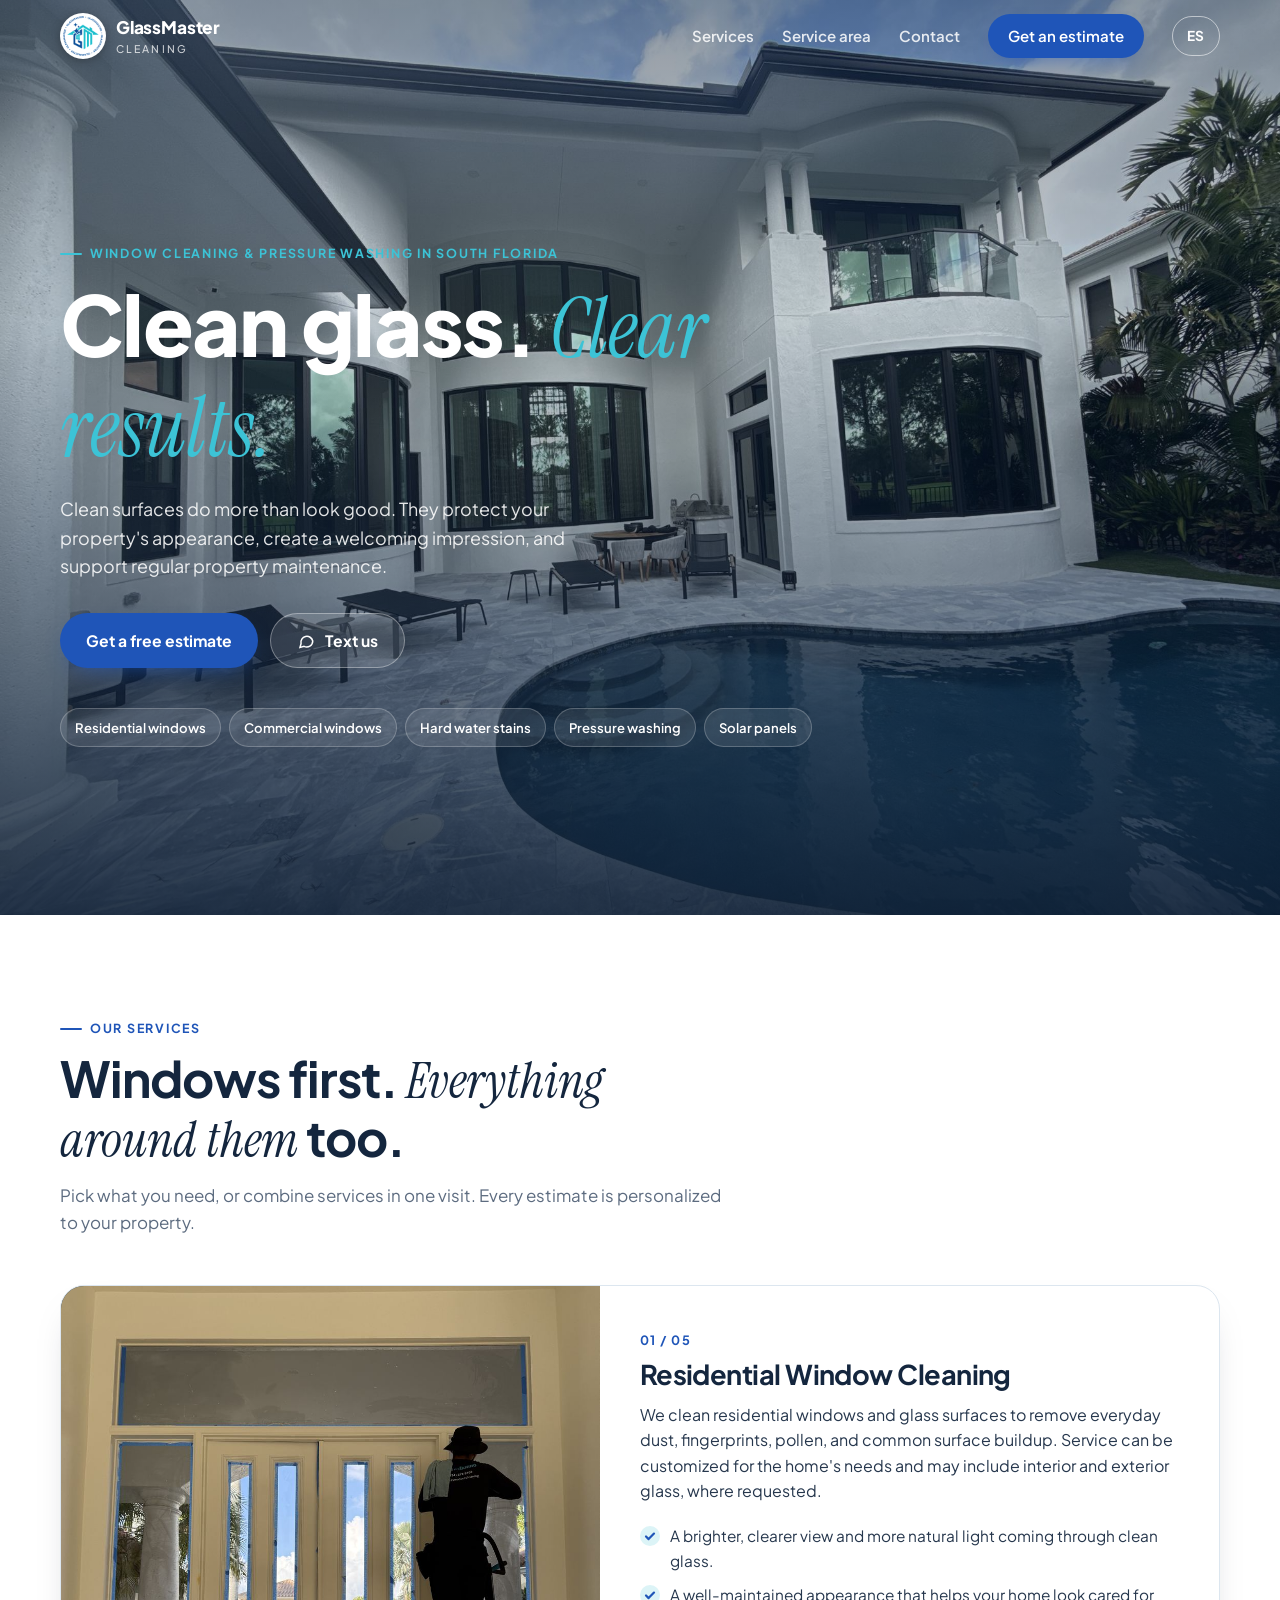
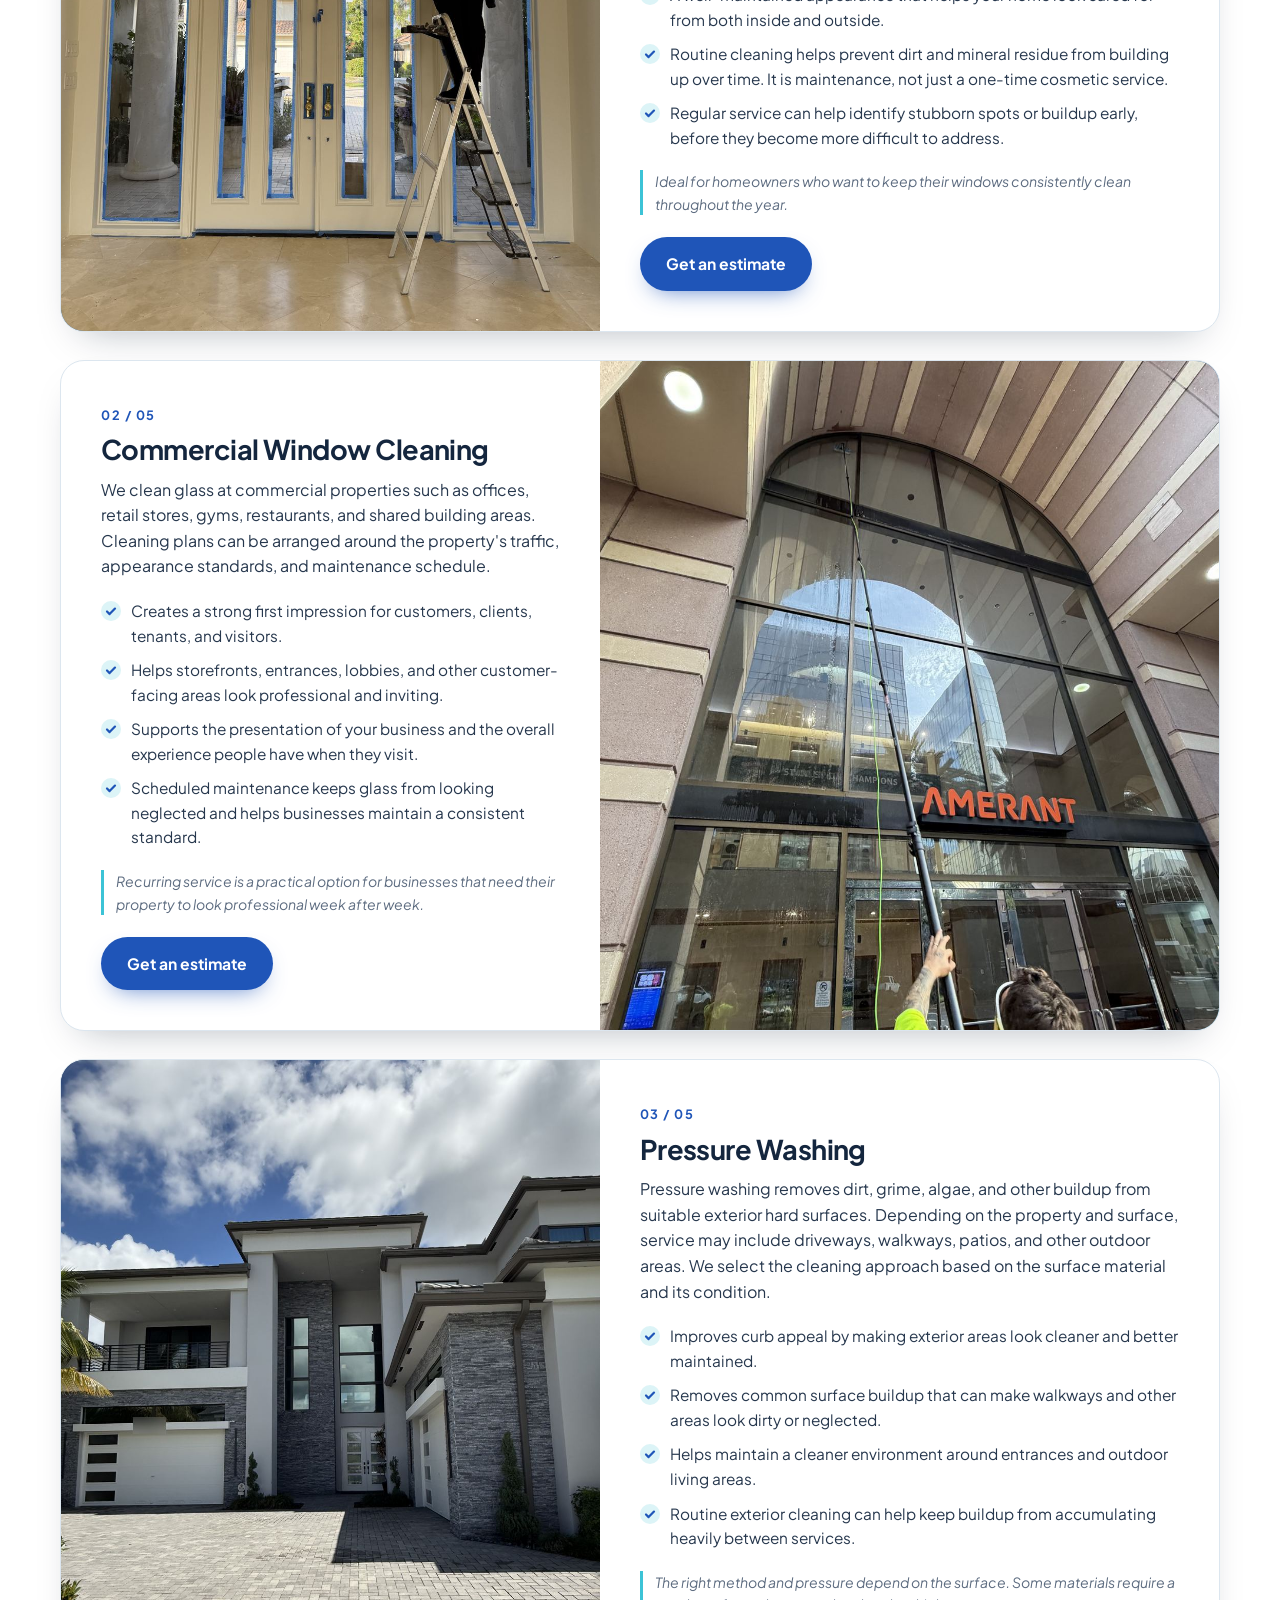
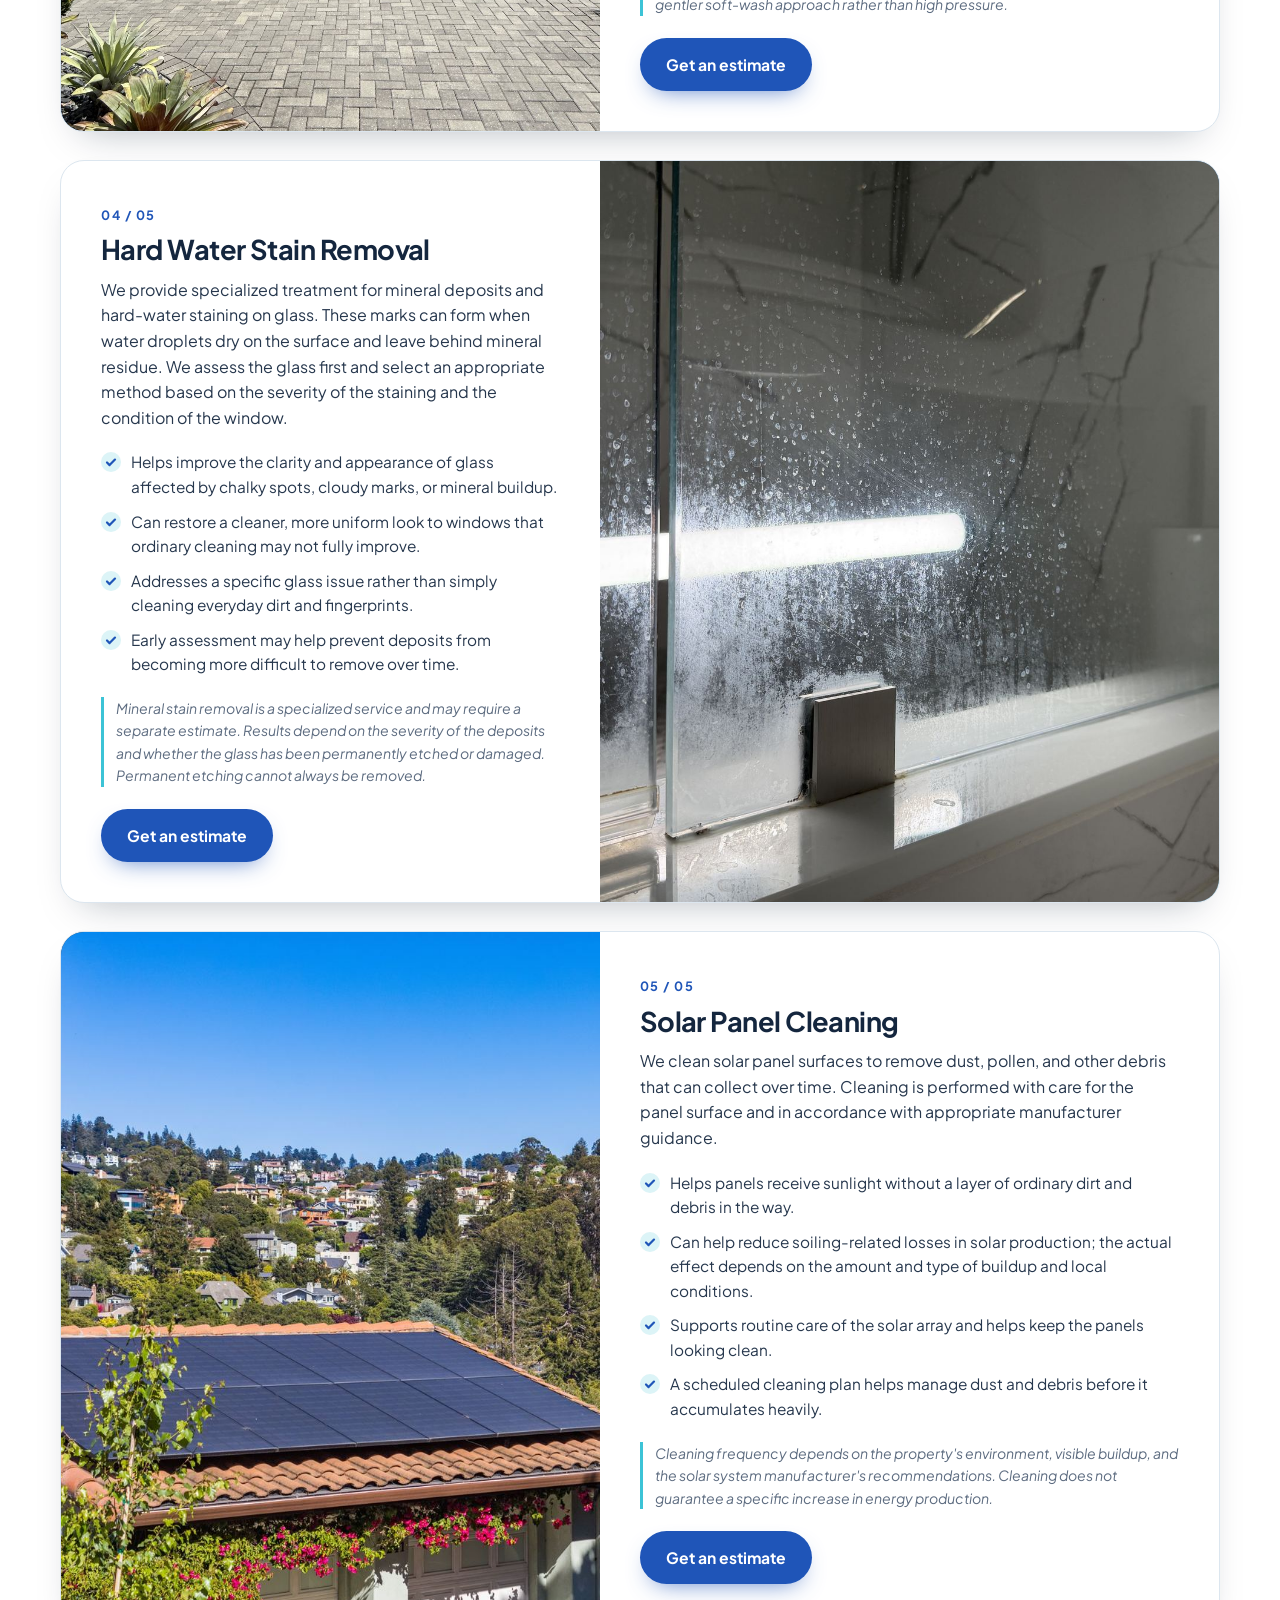
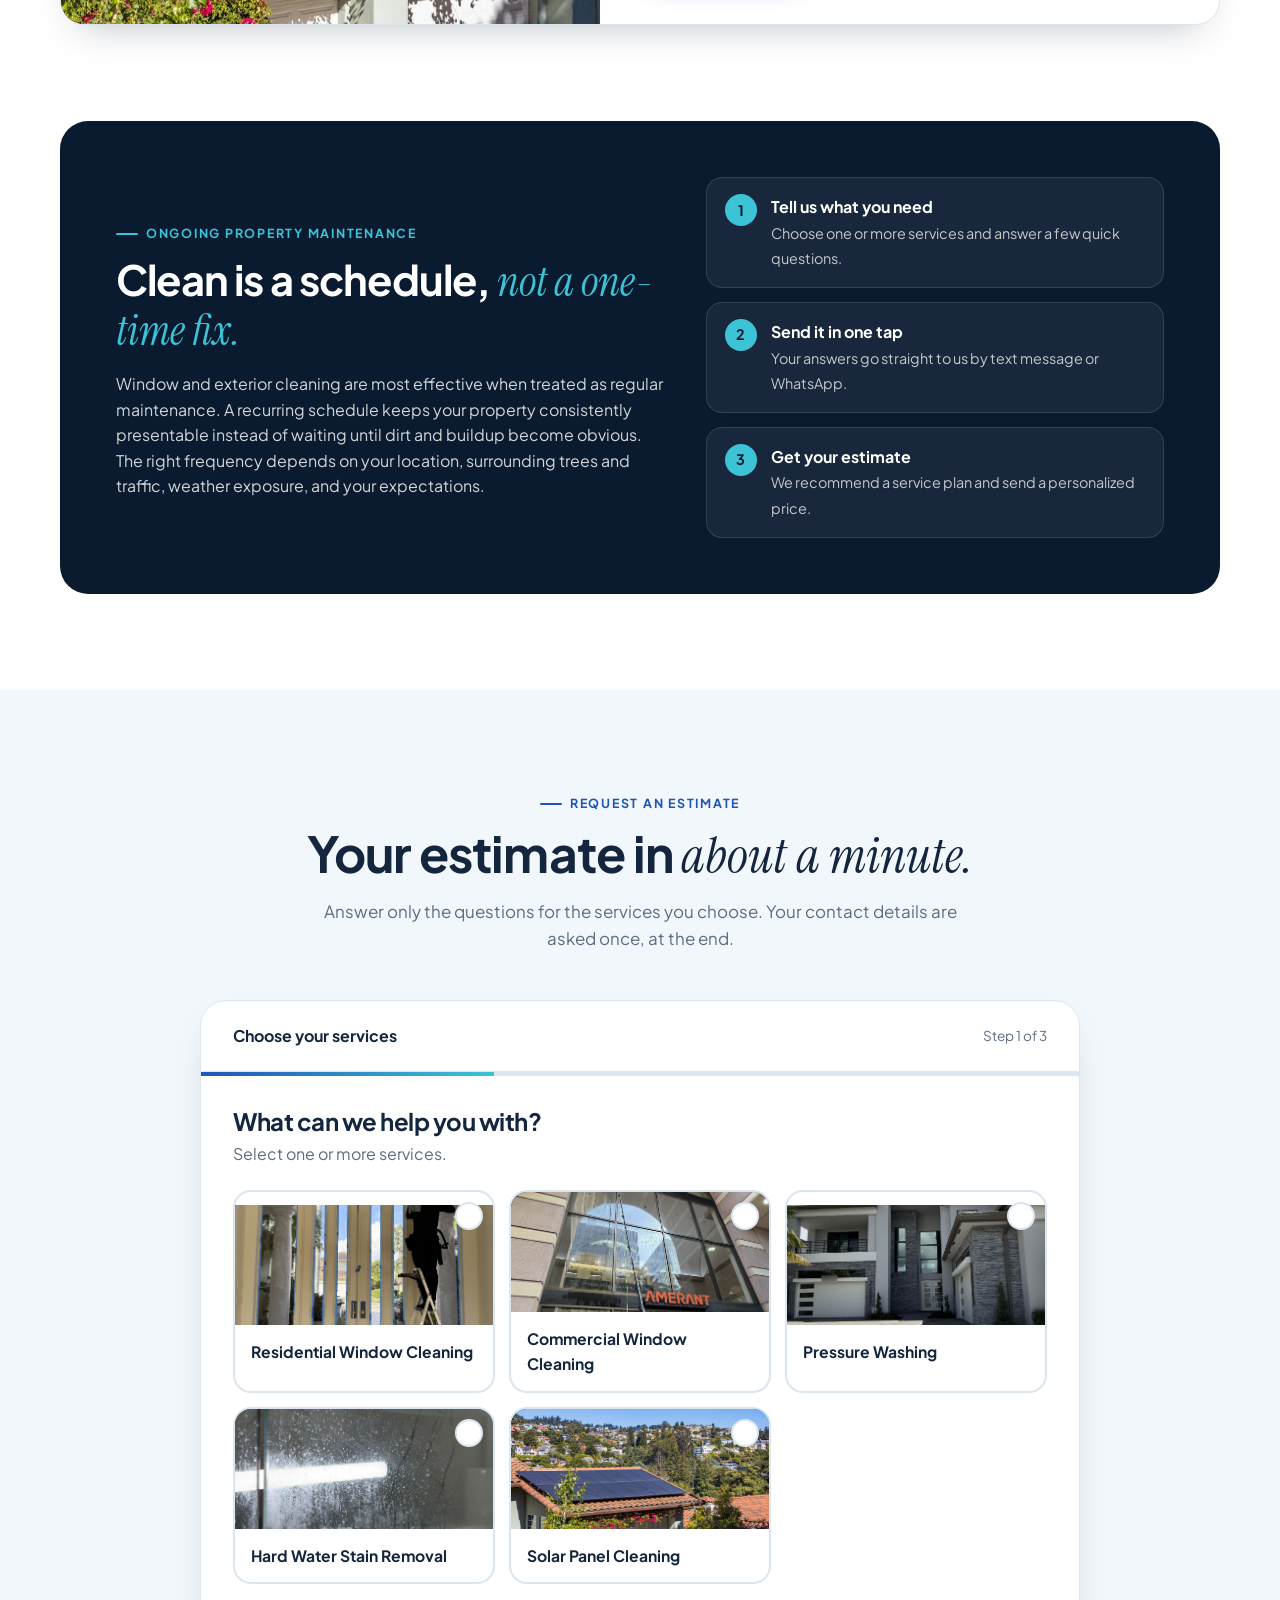
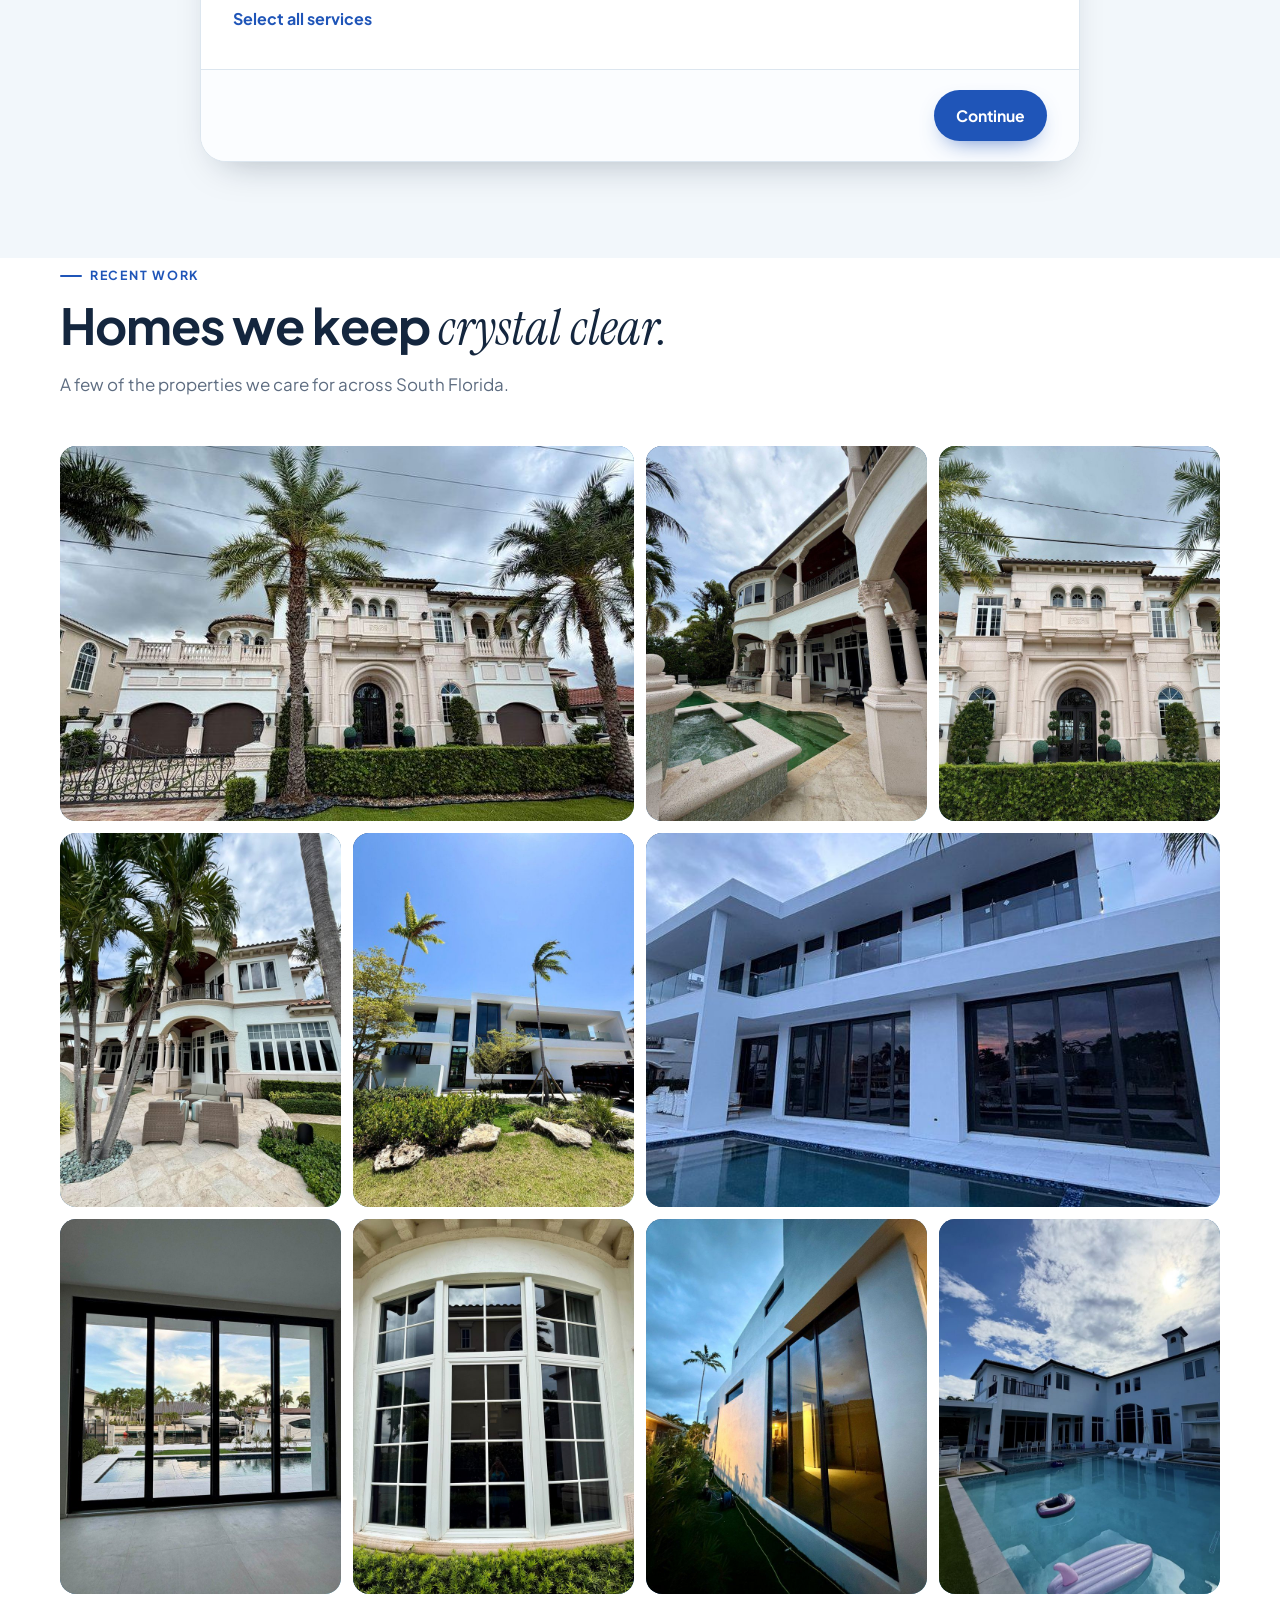
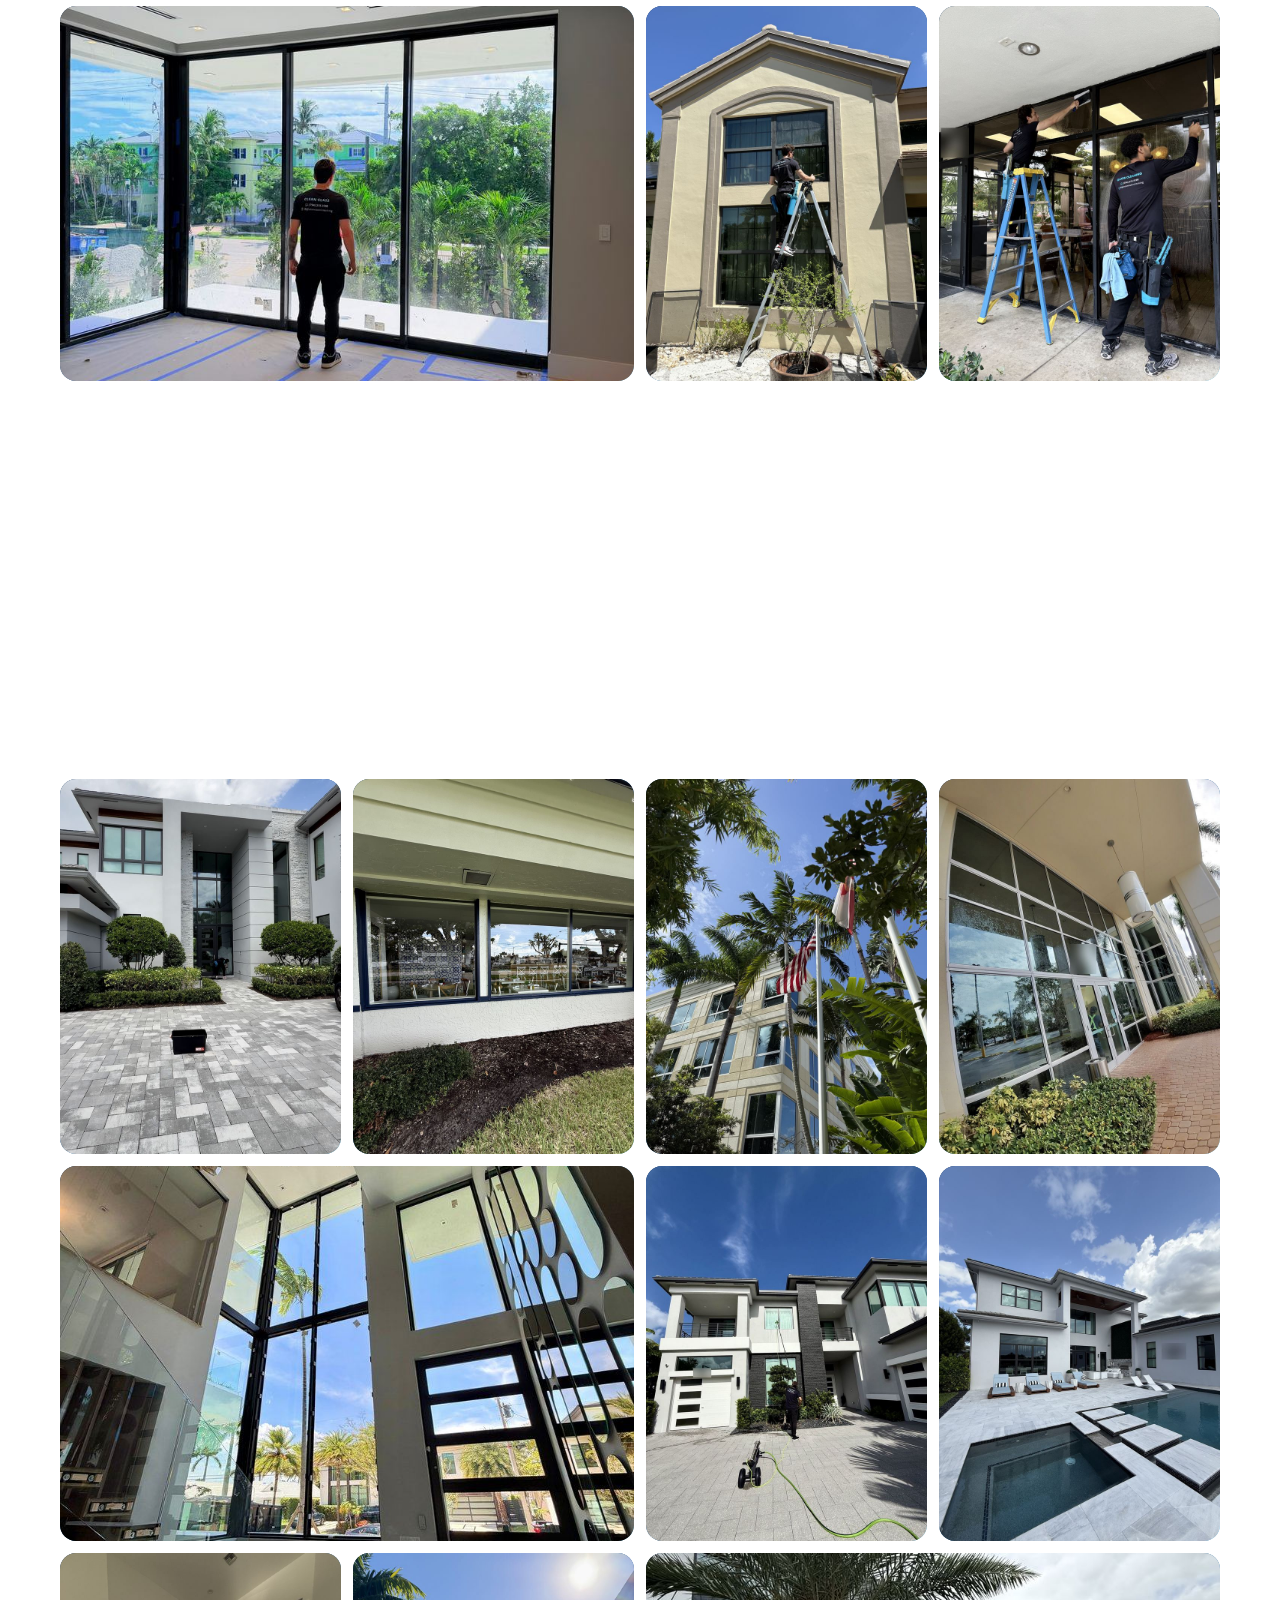
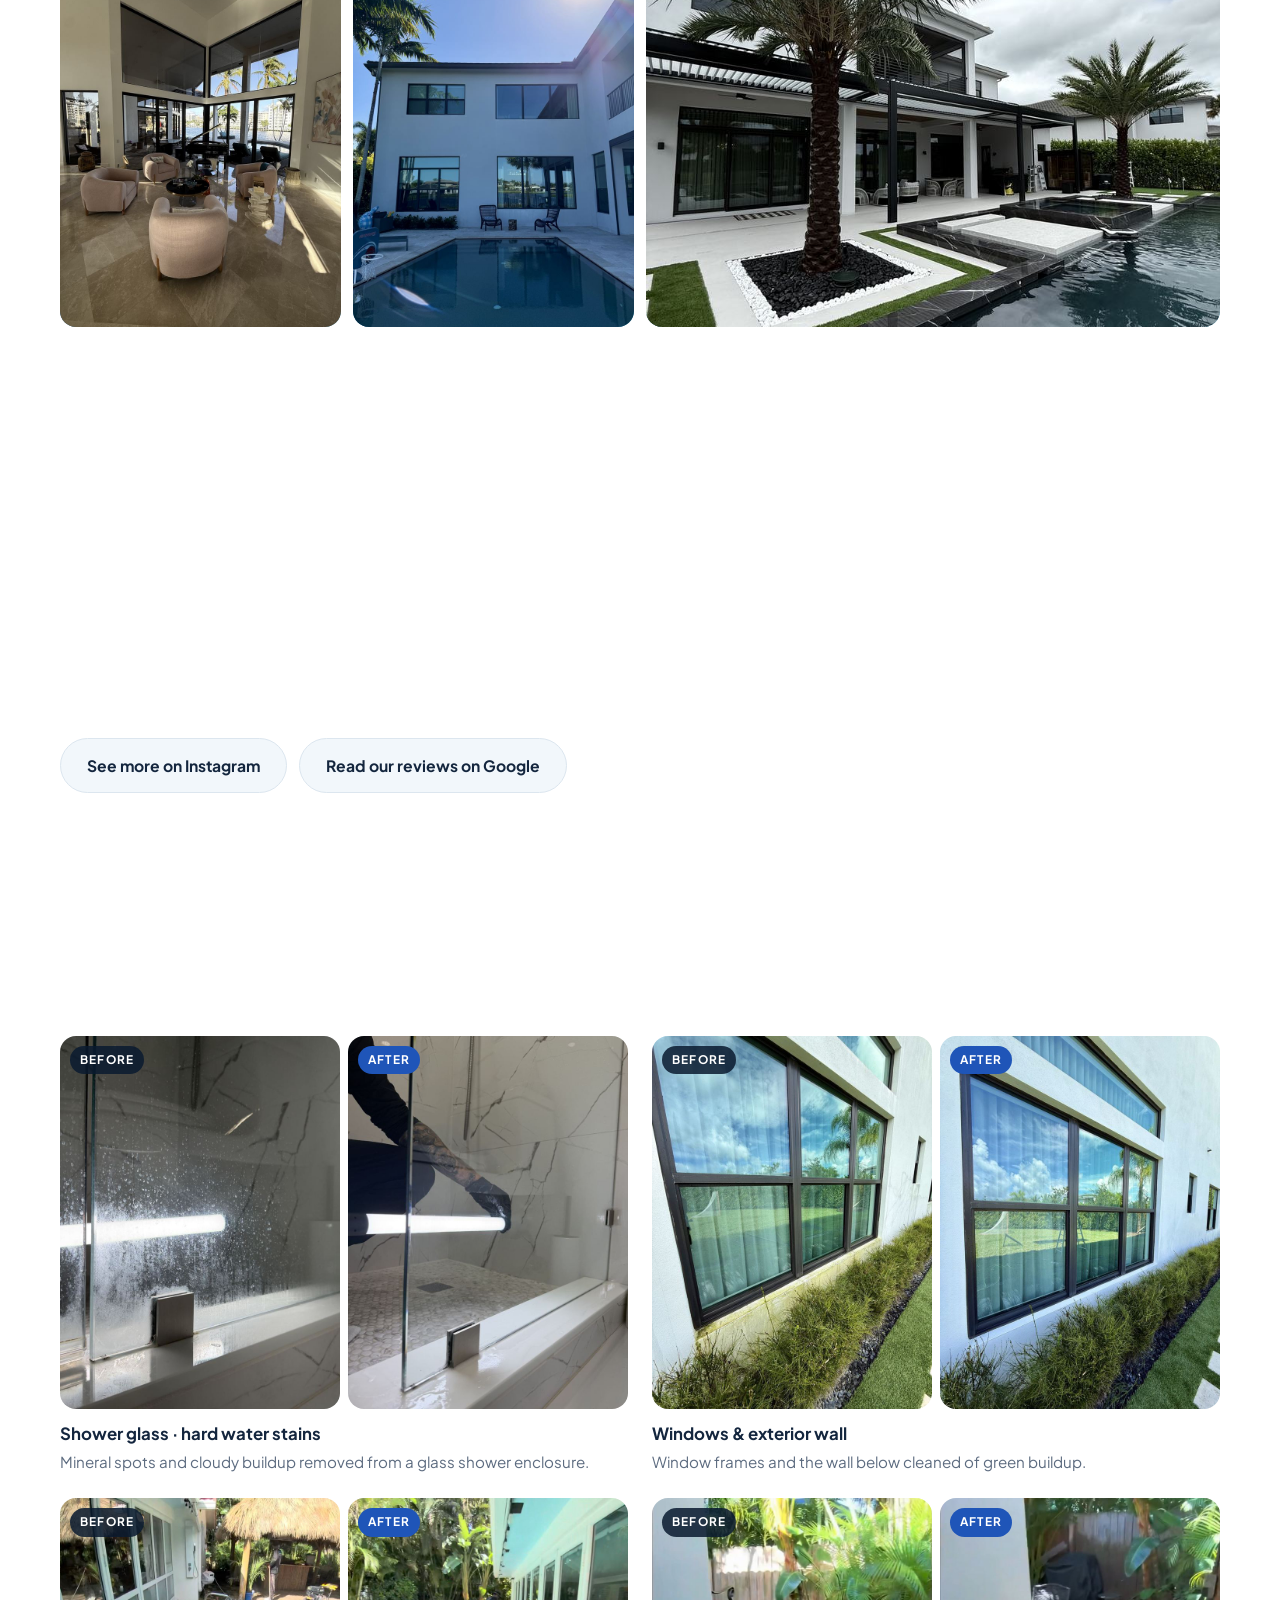
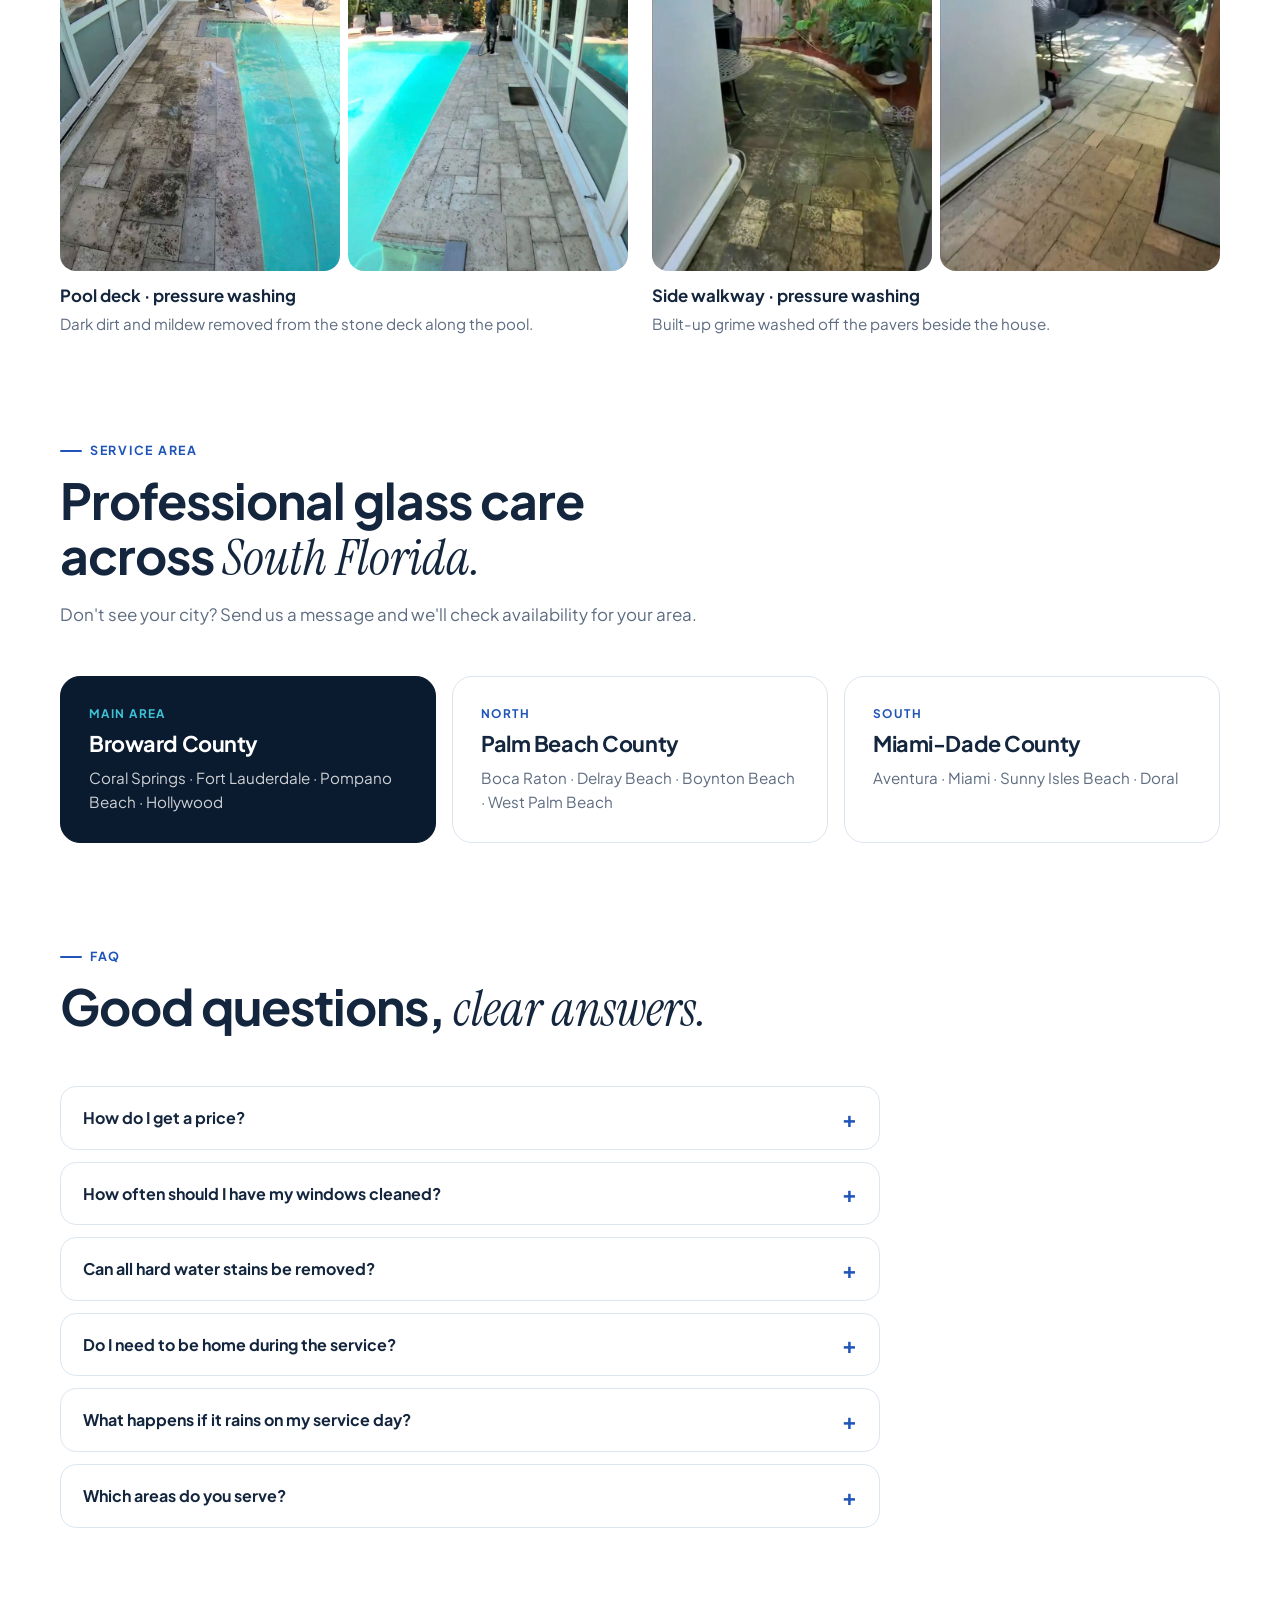
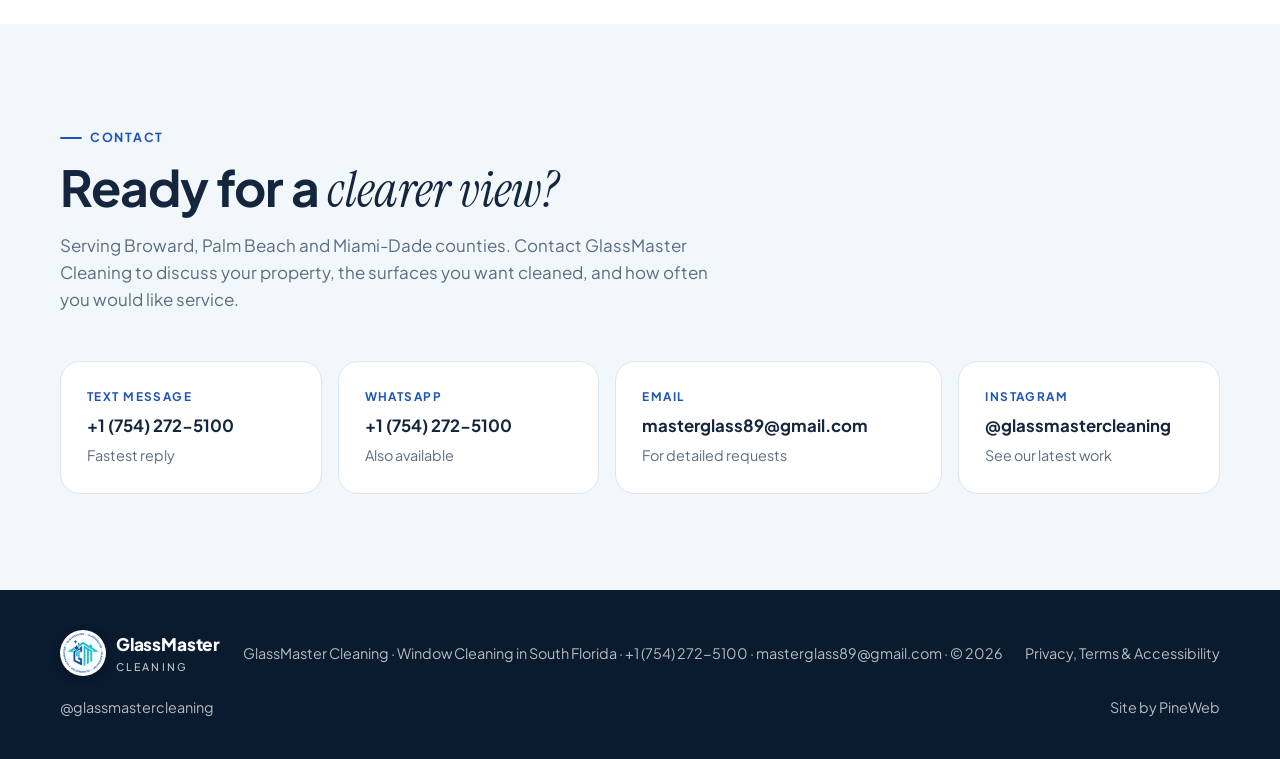
==== commit 9a47489e: "Local SEO: keyword H1, schema, hreflang, alt text, NAP footer, sitemap Follows the PineWeb local SEO" ====
--- a/index.html
+++ b/index.html
@@ -3,16 +3,20 @@
 <head>
 <meta charset="utf-8">
 <meta name="viewport" content="width=device-width, initial-scale=1">
-<title>GlassMaster Cleaning | Window & Exterior Cleaning in South Florida</title>
-<meta name="description" content="Residential and commercial window cleaning, hard water stain removal, pressure washing and solar panel cleaning. Get a personalized estimate in about a minute.">
+<title>Window Cleaning Fort Lauderdale &amp; South Florida | GlassMaster</title>
+<meta name="description" content="Window cleaning, hard water stain removal, pressure washing and solar panel cleaning in Broward, Palm Beach and Miami-Dade, FL. Get a free estimate.">
 <meta name="theme-color" content="#0A1A2F">
-<link rel="canonical" href="https://glassmaster.pages.dev/">
+<link rel="canonical" href="https://glassmaster.pages.dev/" id="canonical">
+<link rel="alternate" hreflang="en-US" href="https://glassmaster.pages.dev/">
+<link rel="alternate" hreflang="es-US" href="https://glassmaster.pages.dev/?lang=es">
+<link rel="alternate" hreflang="x-default" href="https://glassmaster.pages.dev/">
+<script>/* the Spanish version (?lang=es) is its own canonical page */ if(new URLSearchParams(location.search).get("lang")==="es"){document.getElementById("canonical").href="https://glassmaster.pages.dev/?lang=es";document.documentElement.lang="es";}</script>
 <link rel="icon" type="image/png" href="img/favicon.png">
 <link rel="apple-touch-icon" href="img/apple-touch-icon.png">
 <meta property="og:type" content="website">
 <meta property="og:site_name" content="GlassMaster Cleaning">
-<meta property="og:title" content="GlassMaster Cleaning | Window & Exterior Cleaning in South Florida">
-<meta property="og:description" content="Window cleaning, hard water stain removal, pressure washing and solar panel cleaning in Broward, Palm Beach and Miami-Dade. Get a free estimate.">
+<meta property="og:title" content="Window Cleaning Fort Lauderdale &amp; South Florida | GlassMaster">
+<meta property="og:description" content="Window cleaning, hard water stain removal, pressure washing and solar panel cleaning in Broward, Palm Beach and Miami-Dade, FL. Get a free estimate.">
 <meta property="og:url" content="https://glassmaster.pages.dev/">
 <meta property="og:image" content="https://glassmaster.pages.dev/img/share.jpg">
 <meta property="og:image:width" content="1200">
@@ -20,24 +24,218 @@
 <meta property="og:locale" content="en_US">
 <meta property="og:locale:alternate" content="es_US">
 <meta name="twitter:card" content="summary_large_image">
+<meta name="twitter:title" content="Window Cleaning Fort Lauderdale &amp; South Florida | GlassMaster">
+<meta name="twitter:description" content="Window cleaning, hard water stain removal, pressure washing and solar panel cleaning in Broward, Palm Beach and Miami-Dade, FL. Get a free estimate.">
+<meta name="twitter:image" content="https://glassmaster.pages.dev/img/share.jpg">
 <script type="application/ld+json">
 {
-  "@context": "https://schema.org",
-  "@type": "HomeAndConstructionBusiness",
-  "name": "GlassMaster Cleaning",
-  "description": "Residential and commercial window cleaning, hard water stain removal, pressure washing and solar panel cleaning in South Florida.",
-  "url": "https://glassmaster.pages.dev/",
-  "image": "https://glassmaster.pages.dev/img/share.jpg",
-  "logo": "https://glassmaster.pages.dev/img/logo.png",
-  "telephone": "+1-754-272-5100",
-  "email": "masterglass89@gmail.com",
-  "sameAs": ["https://www.instagram.com/glassmastercleaning/"],
-  "areaServed": [
-    {"@type": "AdministrativeArea", "name": "Broward County, FL"},
-    {"@type": "AdministrativeArea", "name": "Palm Beach County, FL"},
-    {"@type": "AdministrativeArea", "name": "Miami-Dade County, FL"}
-  ],
-  "knowsAbout": ["Window cleaning", "Hard water stain removal", "Pressure washing", "Solar panel cleaning"]
+ "@context": "https://schema.org",
+ "@graph": [
+  {
+   "@type": "HomeAndConstructionBusiness",
+   "@id": "https://glassmaster.pages.dev/#business",
+   "name": "GlassMaster Cleaning",
+   "legalName": "GLASSMASTER GPM CORP",
+   "description": "Window cleaning, hard water stain removal, pressure washing and solar panel cleaning for homes and businesses in Broward, Palm Beach and Miami-Dade counties, Florida.",
+   "url": "https://glassmaster.pages.dev/",
+   "image": "https://glassmaster.pages.dev/img/share.jpg",
+   "logo": "https://glassmaster.pages.dev/img/logo.png",
+   "telephone": "+1-754-272-5100",
+   "email": "masterglass89@gmail.com",
+   "address": {
+    "@type": "PostalAddress",
+    "addressRegion": "FL",
+    "addressCountry": "US"
+   },
+   "sameAs": [
+    "https://www.instagram.com/glassmastercleaning/"
+   ],
+   "areaServed": [
+    {
+     "@type": "AdministrativeArea",
+     "name": "Broward County, FL"
+    },
+    {
+     "@type": "City",
+     "name": "Fort Lauderdale, FL"
+    },
+    {
+     "@type": "City",
+     "name": "Coral Springs, FL"
+    },
+    {
+     "@type": "City",
+     "name": "Pompano Beach, FL"
+    },
+    {
+     "@type": "City",
+     "name": "Hollywood, FL"
+    },
+    {
+     "@type": "AdministrativeArea",
+     "name": "Palm Beach County, FL"
+    },
+    {
+     "@type": "City",
+     "name": "Boca Raton, FL"
+    },
+    {
+     "@type": "City",
+     "name": "Delray Beach, FL"
+    },
+    {
+     "@type": "City",
+     "name": "Boynton Beach, FL"
+    },
+    {
+     "@type": "City",
+     "name": "West Palm Beach, FL"
+    },
+    {
+     "@type": "AdministrativeArea",
+     "name": "Miami-Dade County, FL"
+    },
+    {
+     "@type": "City",
+     "name": "Aventura, FL"
+    },
+    {
+     "@type": "City",
+     "name": "Miami, FL"
+    },
+    {
+     "@type": "City",
+     "name": "Sunny Isles Beach, FL"
+    },
+    {
+     "@type": "City",
+     "name": "Doral, FL"
+    }
+   ],
+   "knowsLanguage": [
+    "en",
+    "es"
+   ],
+   "hasOfferCatalog": {
+    "@type": "OfferCatalog",
+    "name": "Window and exterior cleaning services",
+    "itemListElement": [
+     {
+      "@type": "Offer",
+      "itemOffered": {
+       "@type": "Service",
+       "name": "Residential Window Cleaning",
+       "description": "Interior and exterior window cleaning for homes, including frames, tracks and screens.",
+       "areaServed": "South Florida"
+      }
+     },
+     {
+      "@type": "Offer",
+      "itemOffered": {
+       "@type": "Service",
+       "name": "Commercial Window Cleaning",
+       "description": "Storefront, office and building window cleaning on a regular schedule.",
+       "areaServed": "South Florida"
+      }
+     },
+     {
+      "@type": "Offer",
+      "itemOffered": {
+       "@type": "Service",
+       "name": "Pressure Washing",
+       "description": "Pressure washing for driveways, walkways, pool decks and patios.",
+       "areaServed": "South Florida"
+      }
+     },
+     {
+      "@type": "Offer",
+      "itemOffered": {
+       "@type": "Service",
+       "name": "Hard Water Stain Removal",
+       "description": "Removal of mineral spots and hard water buildup from glass, including shower glass.",
+       "areaServed": "South Florida"
+      }
+     },
+     {
+      "@type": "Offer",
+      "itemOffered": {
+       "@type": "Service",
+       "name": "Solar Panel Cleaning",
+       "description": "Cleaning of dirt and debris from residential solar panels.",
+       "areaServed": "South Florida"
+      }
+     }
+    ]
+   }
+  },
+  {
+   "@type": "WebSite",
+   "@id": "https://glassmaster.pages.dev/#website",
+   "url": "https://glassmaster.pages.dev/",
+   "name": "GlassMaster Cleaning",
+   "inLanguage": [
+    "en-US",
+    "es-US"
+   ],
+   "publisher": {
+    "@id": "https://glassmaster.pages.dev/#business"
+   }
+  },
+  {
+   "@type": "FAQPage",
+   "@id": "https://glassmaster.pages.dev/#faq",
+   "mainEntity": [
+    {
+     "@type": "Question",
+     "name": "How do I get a price?",
+     "acceptedAnswer": {
+      "@type": "Answer",
+      "text": "Use the estimate form above or send us a text. Answer a few quick questions about your property and we'll reply with a personalized estimate. Estimates are free."
+     }
+    },
+    {
+     "@type": "Question",
+     "name": "How often should I have my windows cleaned?",
+     "acceptedAnswer": {
+      "@type": "Answer",
+      "text": "It depends on your location, nearby trees and traffic, weather exposure and how spotless you like your glass. Many properties do best on a regular schedule, and we'll suggest a frequency that fits yours in your estimate."
+     }
+    },
+    {
+     "@type": "Question",
+     "name": "Can all hard water stains be removed?",
+     "acceptedAnswer": {
+      "@type": "Answer",
+      "text": "Most mineral buildup can be removed or greatly reduced. Stains that have been there for years can etch into the glass, and that damage can't always be fully reversed. Send us photos and we'll tell you what to expect before the visit."
+     }
+    },
+    {
+     "@type": "Question",
+     "name": "Do I need to be home during the service?",
+     "acceptedAnswer": {
+      "@type": "Answer",
+      "text": "Not always. For exterior work we only need safe access to the areas being cleaned. We'll confirm the details with you when we schedule."
+     }
+    },
+    {
+     "@type": "Question",
+     "name": "What happens if it rains on my service day?",
+     "acceptedAnswer": {
+      "@type": "Answer",
+      "text": "If the weather isn't safe or right for the job, we'll reach out and reschedule with you."
+     }
+    },
+    {
+     "@type": "Question",
+     "name": "Which areas do you serve?",
+     "acceptedAnswer": {
+      "@type": "Answer",
+      "text": "Broward County is our main area, and we also serve Palm Beach and Miami-Dade counties. If you don't see your city, send us a message and we'll check."
+     }
+    }
+   ]
+  }
+ ]
 }
 </script>
 <link rel="preconnect" href="https://fonts.googleapis.com">
@@ -93,8 +291,9 @@
 .hero .ph{position:absolute;inset:0;border-radius:0}
 .hero::after{content:"";position:absolute;inset:0;background:linear-gradient(180deg,rgba(10,26,47,.45) 0%,rgba(10,26,47,.2) 35%,rgba(10,26,47,.88) 100%)}
 .hero-inner{position:relative;z-index:2;padding:140px 0 72px}
-.hero h1{color:#fff;font-size:clamp(2.6rem,7vw,5.2rem);max-width:12ch;font-weight:800}
-.hero h1 .serif{color:var(--aqua)}
+.hero .hero-title{color:#fff;font-size:clamp(2.6rem,7vw,5.2rem);max-width:12ch;font-weight:800;line-height:1.12;letter-spacing:-.02em}
+.hero .hero-title .serif{color:var(--aqua)}
+.hero h1.eyebrow{margin:0;line-height:1.4;letter-spacing:.14em}
 .hero p.lead{max-width:560px;margin:20px 0 32px;font-size:1.12rem;color:rgba(255,255,255,.88)}
 .hero-ctas{display:flex;flex-wrap:wrap;gap:12px}
 .chips{display:flex;flex-wrap:wrap;gap:8px;margin-top:40px}
@@ -271,12 +470,12 @@
   <section class="hero">
     <div class="ph" data-photo="hero"></div>
     <div class="wrap hero-inner">
-      <span class="eyebrow" style="color:var(--aqua)" data-i18n="h_eyebrow">Professional window &amp; exterior cleaning</span>
-      <h1 style="margin-top:14px" data-i18n="h_title">Clean glass. <span class="serif">Clear results.</span></h1>
+      <h1 class="eyebrow" style="color:var(--aqua)" data-i18n="h_eyebrow">Window cleaning &amp; pressure washing in South Florida</h1>
+      <p class="hero-title" style="margin-top:14px" data-i18n="h_title">Clean glass. <span class="serif">Clear results.</span></p>
       <p class="lead" data-i18n="h_lead">Clean surfaces do more than look good. They protect your property's appearance, create a welcoming impression, and support regular property maintenance.</p>
       <div class="hero-ctas">
         <a class="btn btn-primary" href="#quote" data-i18n="h_cta">Get a free estimate</a>
-        <a class="btn btn-ghost" data-link="sms" href="#contact">
+        <a class="btn btn-ghost" data-link="sms" href="sms:+17542725100" title="Text GlassMaster Cleaning" data-i18n-title="t_sms">
           <svg viewBox="0 0 24 24" fill="none" stroke="currentColor" stroke-width="2"><path d="M21 12a8 8 0 0 1-11.6 7.1L4 20.5l1.4-4.9A8 8 0 1 1 21 12z"/></svg>
           <span data-i18n="h_text">Text us</span>
         </a>
@@ -342,7 +541,7 @@
         <p data-i18n="w_p">A few of the properties we care for across South Florida.</p>
       </div>
       <div class="gallery" id="gallery"></div>
-      <p style="margin-top:24px;display:flex;flex-wrap:wrap;gap:12px"><a class="btn btn-light" data-link="ig" href="#" data-i18n="w_ig">See more on Instagram</a><a class="btn btn-light" data-link="reviews" href="#" data-i18n="w_rev">Read our reviews on Google</a></p>
+      <p style="margin-top:24px;display:flex;flex-wrap:wrap;gap:12px"><a class="btn btn-light" data-link="ig" href="https://www.instagram.com/glassmastercleaning/" data-i18n="w_ig">See more on Instagram</a><a class="btn btn-light" data-link="reviews" href="https://share.google/psCZiamiwQSyMjKF9" title="GlassMaster Cleaning reviews on Google" data-i18n-title="t_rev" data-i18n="w_rev">Read our reviews on Google</a></p>
     </div>
   </section>
 
@@ -425,10 +624,10 @@
         <p id="area-line" data-i18n="ct_p">Contact GlassMaster Cleaning to discuss your property, the surfaces you want cleaned, and how often you would like service.</p>
       </div>
       <div class="contact-grid">
-        <a class="c-card" data-link="sms" href="#"><small data-i18n="c_sms">Text message</small><strong data-show="phone"></strong><span data-i18n="c_sms2">Fastest reply</span></a>
-        <a class="c-card" data-link="wa" href="#"><small>WhatsApp</small><strong data-show="phone"></strong><span data-i18n="c_wa2">Also available</span></a>
-        <a class="c-card" data-link="mail" data-needs="email" href="#"><small data-i18n="c_mail">Email</small><strong data-show="email"></strong><span data-i18n="c_mail2">For detailed requests</span></a>
-        <a class="c-card" data-link="ig" href="#"><small>Instagram</small><strong data-show="ighandle"></strong><span data-i18n="c_ig2">See our latest work</span></a>
+        <a class="c-card" data-link="sms" href="sms:+17542725100" title="Text GlassMaster Cleaning" data-i18n-title="t_sms"><small data-i18n="c_sms">Text message</small><strong data-show="phone">+1 (754) 272-5100</strong><span data-i18n="c_sms2">Fastest reply</span></a>
+        <a class="c-card" data-link="wa" href="https://wa.me/17542725100" title="Message GlassMaster Cleaning on WhatsApp" data-i18n-title="t_wa"><small>WhatsApp</small><strong data-show="phone">+1 (754) 272-5100</strong><span data-i18n="c_wa2">Also available</span></a>
+        <a class="c-card" data-link="mail" data-needs="email" href="mailto:masterglass89@gmail.com" title="Email GlassMaster Cleaning" data-i18n-title="t_mail"><small data-i18n="c_mail">Email</small><strong data-show="email">masterglass89@gmail.com</strong><span data-i18n="c_mail2">For detailed requests</span></a>
+        <a class="c-card" data-link="ig" href="https://www.instagram.com/glassmastercleaning/" title="GlassMaster Cleaning on Instagram" data-i18n-title="t_ig"><small>Instagram</small><strong data-show="ighandle">@glassmastercleaning</strong><span data-i18n="c_ig2">See our latest work</span></a>
       </div>
     </div>
   </section>
@@ -437,7 +636,7 @@
 <footer>
   <div class="wrap foot">
     <a class="brand" href="#top"><img class="brand-logo" src="img/logo.png" alt=""><span>GlassMaster<small>Cleaning</small></span></a>
-    <span><span data-i18n="f_tag">Professional Care. Clear Results. South Florida</span> &copy; <span id="yr"></span></span>
+    <span>GlassMaster Cleaning · <span data-i18n="f_tag">Window Cleaning in South Florida</span> · <a href="tel:+17542725100">+1 (754) 272-5100</a> · <a href="mailto:masterglass89@gmail.com">masterglass89@gmail.com</a> · &copy; <span id="yr"></span></span>
     <a href="privacy.html" id="privacy-link" data-i18n="f_priv">Privacy, Terms &amp; Accessibility</a>
     <a href="https://www.instagram.com/glassmastercleaning/" target="_blank" rel="noopener">@glassmastercleaning</a>
     <span><span data-i18n="f_by">Site by</span> <a href="https://pine-web-site.pages.dev" target="_blank" rel="noopener">PineWeb</a></span>
@@ -621,7 +820,7 @@
     hi:"Hi GlassMaster! I'd like to know more about your services.", subjQ:"Question about your services", subjEst:"Estimate request", msgStart:"Hi GlassMaster! I'd like an estimate.",
     contactHdr:"CONTACT", fName:"Name", fPhone:"Phone", fEmail:"Email", fAddress:"Address", fZip:"ZIP", fProperty:"Property",
     e_name:"Please enter your first and last name.", e_phone:"Please enter a valid phone number, like (754) 272-5100.", e_email:"Please enter a valid email, like name@gmail.com.", e_emailTypo:m=>`Please check your email. Did you mean ${m}?`, e_emailTemp:"Please use an email you check, not a temporary one.", e_address:"Please enter the street and house number, like 123 Main St.", e_zip:"Please enter a 5-digit ZIP code, like 33301.", w_zip:"This ZIP may be outside our usual service area. You can still send it and we'll confirm.", langBtn:"ES", langLabel:"Ver el sitio en español", langOther:"es" },
-  es: { title:"GlassMaster Cleaning | Limpieza de ventanas y exteriores en el sur de la Florida", area:"Atendemos los condados de Broward, Palm Beach y Miami-Dade",
+  es: { title:"Limpieza de ventanas en Fort Lauderdale y el sur de Florida | GlassMaster", area:"Atendemos los condados de Broward, Palm Beach y Miami-Dade",
     pickLabel:"Elija sus servicios", pickH:"¿En qué le podemos ayudar?", pickSub:"Seleccione uno o más servicios.", selAll:"Seleccionar todos los servicios", clearSel:"Quitar selección",
     contactLabel:"Sus datos de contacto", contactH:"¿A dónde le enviamos su presupuesto?", contactSub:"Solo se lo pedimos una vez.",
     reviewLabel:"Revisar y enviar", allSet:"¡Listo", reviewSub:"Envíe su solicitud con un toque. El mensaje se abre listo, solo tiene que presionar enviar.", region:"Su solicitud",
@@ -636,7 +835,7 @@
 };
 const TEXT_ES = {
   n_services:"Servicios", n_area:"Área de servicio", n_contact:"Contacto", n_quote:"Presupuesto",
-  h_eyebrow:"Limpieza profesional de ventanas y exteriores",
+  h_eyebrow:"Limpieza de ventanas y lavado a presión en el sur de la Florida",
   h_title:'Vidrios limpios. <span class="serif">Resultados claros.</span>',
   h_lead:"Las superficies limpias hacen más que verse bien. Protegen la apariencia de su propiedad, causan una buena primera impresión y forman parte del mantenimiento regular.",
   h_cta:"Pida un presupuesto gratis", h_text:"Envíenos un texto",
@@ -660,7 +859,7 @@
   ct_e:"Contacto", ct_h:'¿Listo para <span class="serif">ver con más claridad?</span>',
   ct_p:"Contacte a GlassMaster Cleaning para hablar de su propiedad, las superficies que quiere limpiar y con qué frecuencia desea el servicio.",
   c_sms:"Mensaje de texto", c_sms2:"Respuesta más rápida", c_wa2:"También disponible", c_mail:"Correo electrónico", c_mail2:"Para solicitudes detalladas", c_ig2:"Vea nuestros trabajos recientes",
-  f_tag:"Cuidado profesional. Resultados claros. Sur de la Florida", f_priv:"Privacidad, términos y accesibilidad", f_by:"Sitio hecho por"
+  f_tag:"Limpieza de ventanas en el sur de la Florida", f_priv:"Privacidad, términos y accesibilidad", f_by:"Sitio hecho por"
 };
 const ALT_ES = {
   "par1-before":"Mampara de vidrio de ducha cubierta de manchas blancas de agua dura antes de la limpieza",
@@ -681,6 +880,89 @@
 /* ===== helpers ===== */
 const $ = s => document.querySelector(s);
 const esc = s => String(s).replace(/[&<>"]/g, c => ({"&":"&amp;","<":"&lt;",">":"&gt;",'"':"&quot;"}[c]));
+/* photo descriptions (alt text): service + place, one per photo */
+const PHOTO_ALT = {
+ en:{
+ "hero": "Modern white home with pool and clean windows in South Florida",
+ "heroMobile": "Modern white home with pool and clean windows in South Florida",
+ "residential": "Technician on a ladder cleaning the entry windows of a home",
+ "commercial": "Technician cleaning the glass entrance of a commercial building with a water-fed pole",
+ "hardwater": "Glass shower door with hard water stains",
+ "power": "Clean paver driveway of a modern home after pressure washing",
+ "solar": "Solar panels on a tiled roof",
+ "w1": "Technician pressure washing the paver driveway of a modern two-story home",
+ "w2": "Modern home with pool and spa and clean windows across the back",
+ "w3": "Living room with floor-to-ceiling windows cleaned inside and out",
+ "w4": "Two-story home with pool and clean rear windows",
+ "w5": "Modern home with palm tree, pool and large sliding glass doors",
+ "w6": "Two-story foyer with a glass stair railing after cleaning",
+ "w7": "Tall arched entry windows and glass double front door",
+ "w8": "White home with pool, balconies and clean glass railings",
+ "w9": "Waterfront home with pool and large clean windows",
+ "w11": "Mediterranean-style estate with palm trees and clean front windows",
+ "w12": "Home with pool and wide windows on a sunny South Florida day",
+ "w13": "Newly built modern home with large clean windows",
+ "w14": "Technician inspecting floor-to-ceiling windows after cleaning",
+ "w15": "Technician on a ladder cleaning a tall arched window",
+ "w16": "Technicians cleaning the inside of a storefront's glass walls",
+ "w18": "Tall windows set in a stone facade",
+ "w19": "Glass balcony railing on a modern home",
+ "w20": "Two-story home with clean windows and tropical landscaping",
+ "w21": "Modern home entrance with tall windows and a paver driveway",
+ "w22": "Restaurant windows cleaned on the outside",
+ "w23": "Office building windows with flags in front",
+ "w24": "Commercial building with a clean glass storefront",
+ "w25": "Rear terrace and spa of a Mediterranean-style home with clean windows",
+ "w26": "Arched entry and clean windows of a Mediterranean-style home",
+ "w27": "Back patio and clean windows of a Mediterranean-style home",
+ "w28": "Large bay window with grid panes after cleaning",
+ "w29": "Two-story entry with tall windows and a floating staircase",
+ "w30": "Modern home with pool and clean windows at dusk",
+ "w31": "Floor-to-ceiling sliding glass doors facing a pool and waterway",
+ "w33": "Side windows of a modern white home at sunset"
+},
+ es:{
+ "hero": "Casa moderna blanca con piscina y ventanas limpias en el sur de la Florida",
+ "heroMobile": "Casa moderna blanca con piscina y ventanas limpias en el sur de la Florida",
+ "residential": "Técnico en una escalera limpiando las ventanas de la entrada de una casa",
+ "commercial": "Técnico limpiando la entrada de vidrio de un edificio comercial con una pértiga de agua",
+ "hardwater": "Mampara de ducha con manchas de agua dura",
+ "power": "Entrada de adoquines de una casa moderna limpia después del lavado a presión",
+ "solar": "Paneles solares en un techo de tejas",
+ "w1": "Técnico lavando a presión la entrada de adoquines de una casa moderna de dos pisos",
+ "w2": "Casa moderna con piscina y jacuzzi y ventanas limpias en la parte trasera",
+ "w3": "Sala con ventanales de piso a techo limpios por dentro y por fuera",
+ "w4": "Casa de dos pisos con piscina y ventanas traseras limpias",
+ "w5": "Casa moderna con palmera, piscina y grandes puertas corredizas de vidrio",
+ "w6": "Vestíbulo de dos pisos con baranda de vidrio después de la limpieza",
+ "w7": "Ventanas altas en arco y puerta doble de vidrio en la entrada",
+ "w8": "Casa blanca con piscina, balcones y barandas de vidrio limpias",
+ "w9": "Casa frente al agua con piscina y grandes ventanas limpias",
+ "w11": "Residencia de estilo mediterráneo con palmeras y ventanas delanteras limpias",
+ "w12": "Casa con piscina y ventanas amplias en un día soleado del sur de la Florida",
+ "w13": "Casa moderna recién construida con grandes ventanas limpias",
+ "w14": "Técnico revisando ventanales de piso a techo después de la limpieza",
+ "w15": "Técnico en una escalera limpiando una ventana alta en arco",
+ "w16": "Técnicos limpiando por dentro las paredes de vidrio de un local",
+ "w18": "Ventanas altas en una fachada de piedra",
+ "w19": "Baranda de vidrio en el balcón de una casa moderna",
+ "w20": "Casa de dos pisos con ventanas limpias y jardín tropical",
+ "w21": "Entrada de una casa moderna con ventanas altas y entrada de adoquines",
+ "w22": "Ventanas de un restaurante limpias por fuera",
+ "w23": "Ventanas de un edificio de oficinas con banderas al frente",
+ "w24": "Edificio comercial con fachada de vidrio limpia",
+ "w25": "Terraza trasera y jacuzzi de una casa mediterránea con ventanas limpias",
+ "w26": "Entrada en arco y ventanas limpias de una casa mediterránea",
+ "w27": "Patio trasero y ventanas limpias de una casa mediterránea",
+ "w28": "Gran ventana mirador con cuadrícula después de la limpieza",
+ "w29": "Entrada de dos pisos con ventanas altas y escalera flotante",
+ "w30": "Casa moderna con piscina y ventanas limpias al atardecer",
+ "w31": "Puertas corredizas de vidrio de piso a techo frente a la piscina y el canal",
+ "w33": "Ventanas laterales de una casa moderna blanca al atardecer"
+}
+};
+const TITLE_ES = {"t_sms": "Enviar un mensaje de texto a GlassMaster Cleaning", "t_wa": "Escribir a GlassMaster Cleaning por WhatsApp", "t_mail": "Enviar un correo a GlassMaster Cleaning", "t_ig": "GlassMaster Cleaning en Instagram", "t_rev": "Reseñas de GlassMaster Cleaning en Google"};
+const altFor = el => { const src = el.querySelector("img")?.getAttribute("src")||""; const m = src.match(/work-(\d+)\.jpg/); return PHOTO_ALT[LANG][m ? "w"+m[1] : (src.includes("hero-mobile") ? "heroMobile" : el.dataset.photo)] || ""; };
 const photo = (key, cls="") => `<div class="ph ${cls}" data-photo="${key}"></div>`;
 function loadPhotos(root=document){
   root.querySelectorAll(".ph[data-photo]:not([data-done])").forEach(el=>{
@@ -690,7 +972,7 @@
     const img = new Image(); img.alt = ""; img.loading = "lazy";
     if(FOCUS[el.dataset.photo]) img.style.objectPosition = FOCUS[el.dataset.photo];
     img.onload = () => el.classList.add("loaded");
-    img.src = src; el.appendChild(img);
+    img.src = src; el.appendChild(img); img.alt = altFor(el);
   });
 }
 function toast(msg){ const t=$("#toast"); t.textContent=msg; t.classList.add("on"); clearTimeout(t._t); t._t=setTimeout(()=>t.classList.remove("on"),2600); }
@@ -902,6 +1184,8 @@
   document.documentElement.lang = lang; document.title = T.title;
   document.querySelectorAll("[data-i18n]").forEach(el => { const k = el.dataset.i18n; el.innerHTML = es && TEXT_ES[k] ? TEXT_ES[k] : TEXT_EN[k]; });
   document.querySelectorAll("[data-i18n-alt]").forEach(el => { const k = el.dataset.i18nAlt; el.alt = es ? ALT_ES[k] : ALT_EN[k]; });
+  document.querySelectorAll("[data-i18n-title]").forEach(el => { el.dataset.titleEn ??= el.title; el.title = es ? TITLE_ES[el.dataset.i18nTitle] : el.dataset.titleEn; });
+  document.querySelectorAll(".ph[data-photo] img").forEach(img => img.alt = altFor(img.parentElement));
   if(T.area) $("#area-line").textContent = T.area + ". " + $("#area-line").textContent;
   $("#privacy-link").href = T.privacy;
   const b = $("#lang-btn"); b.textContent = T.langBtn; b.lang = T.langOther; b.setAttribute("aria-label", `${T.langBtn}: ${T.langLabel}`);
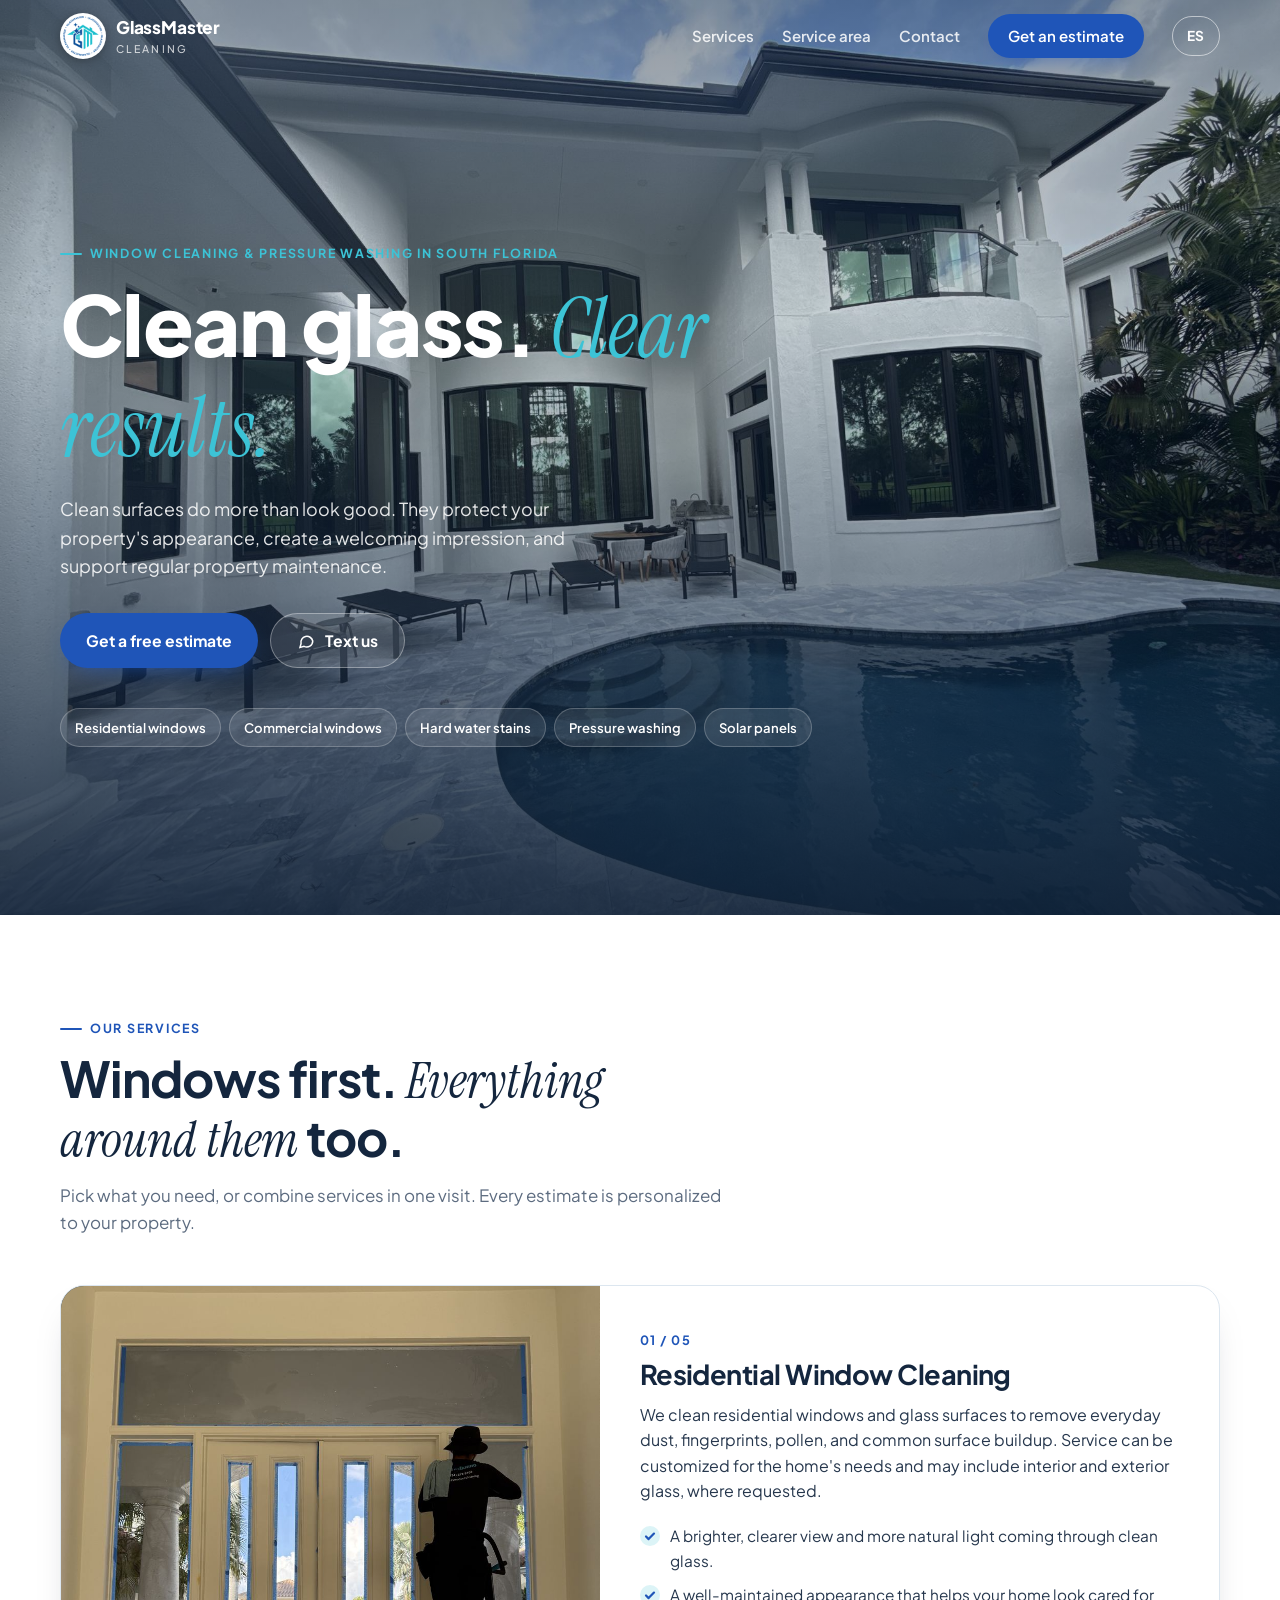
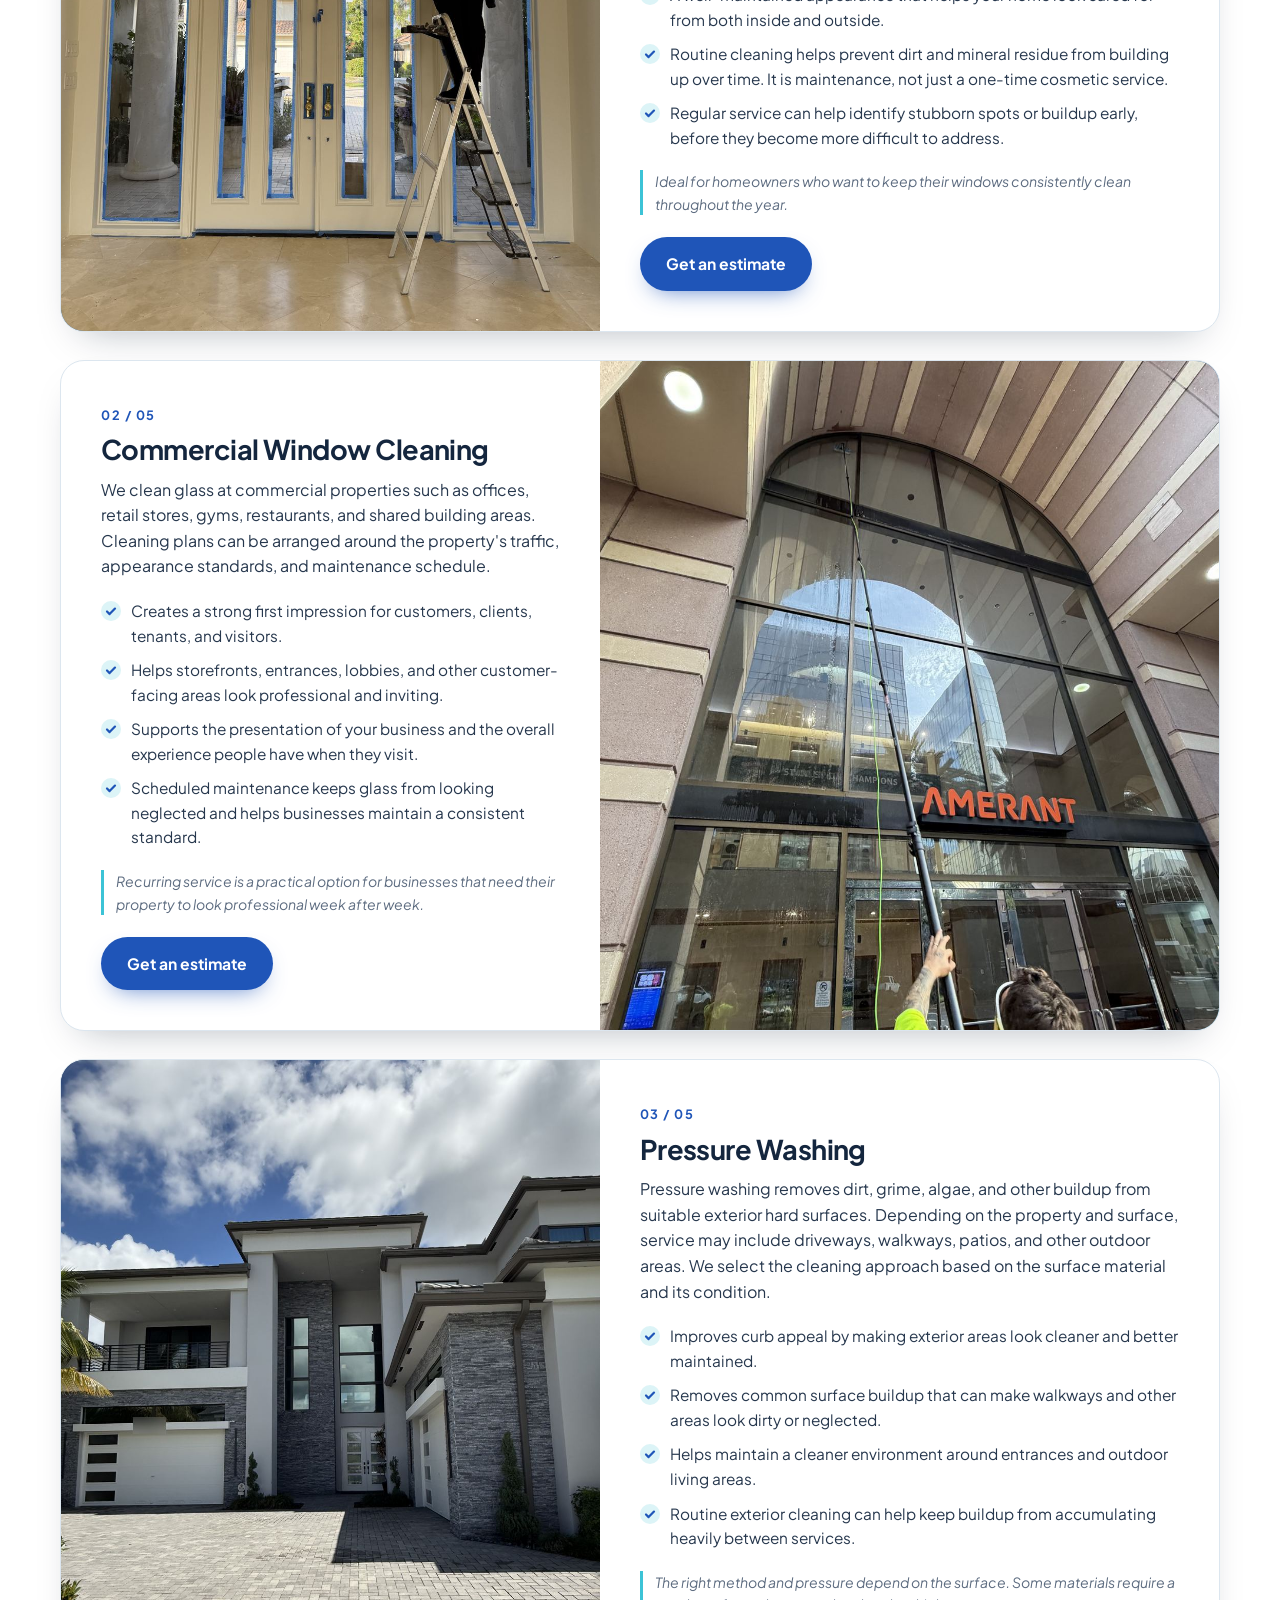
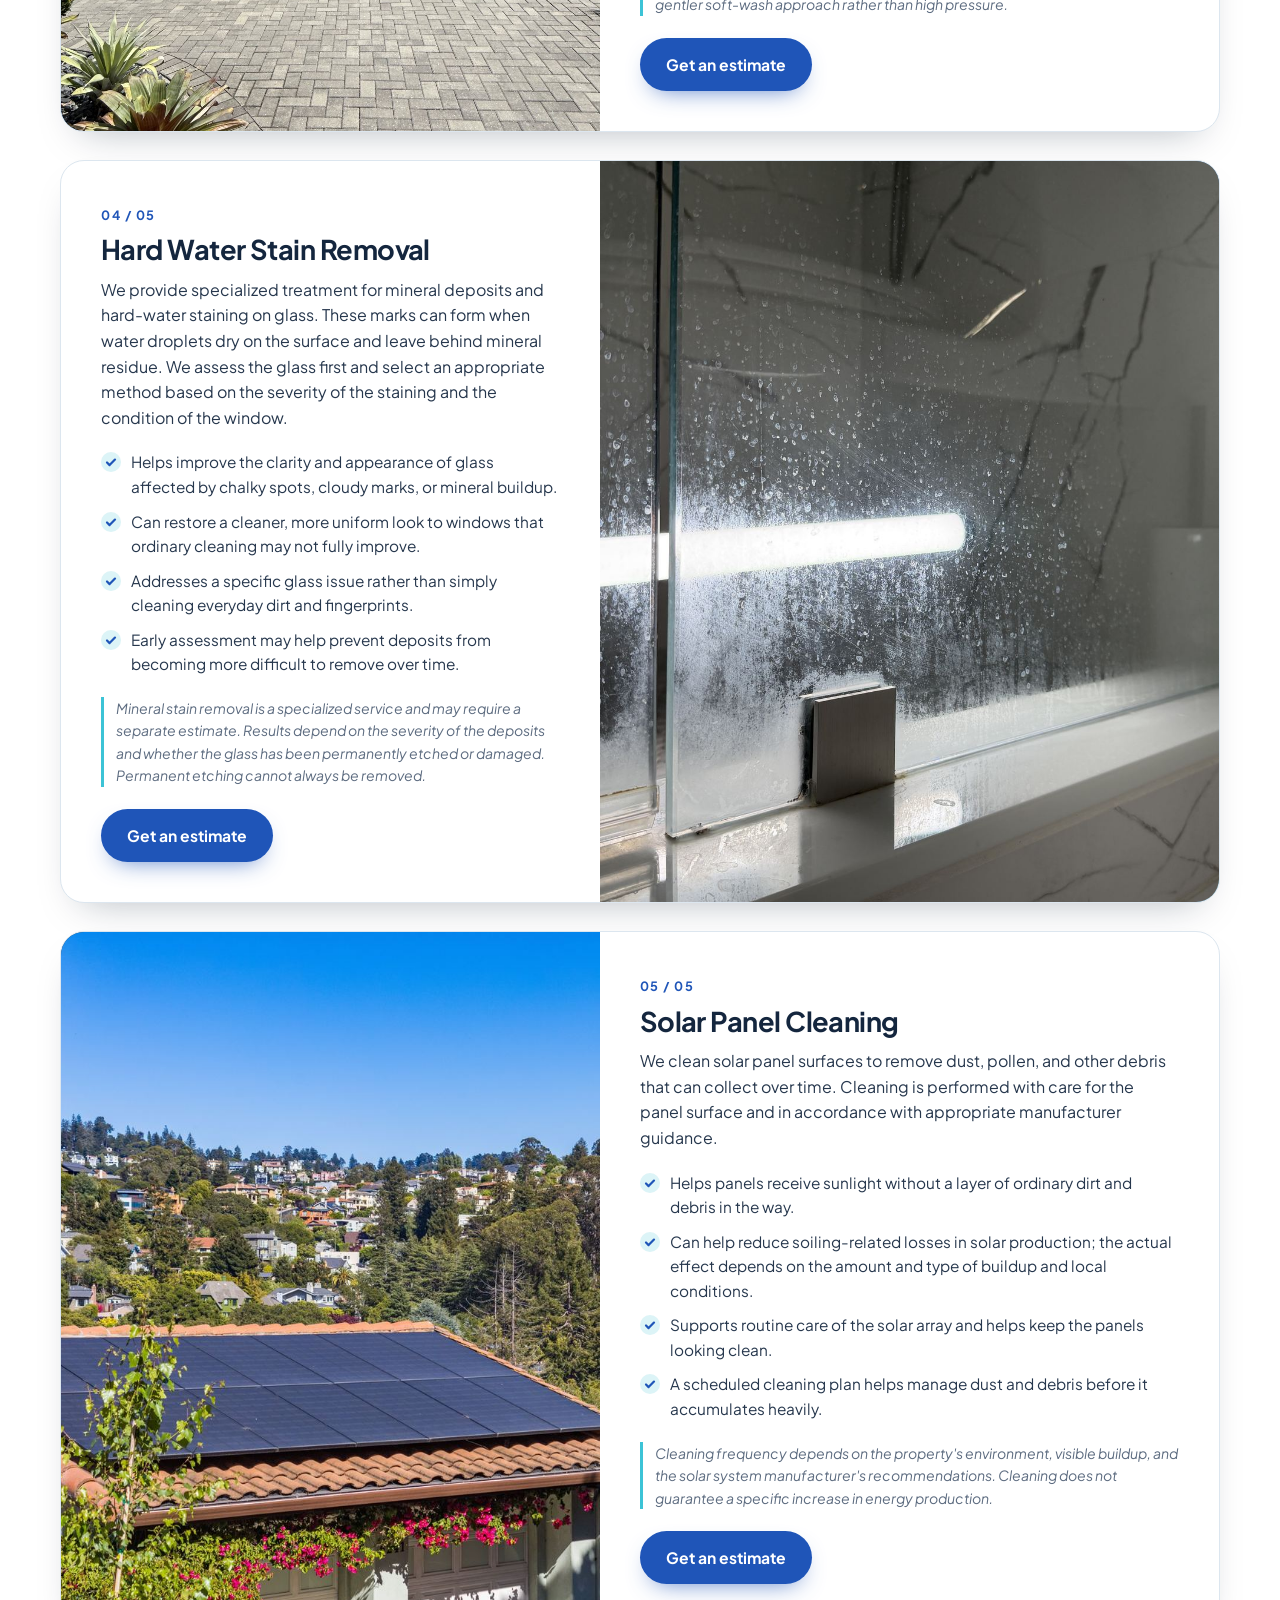
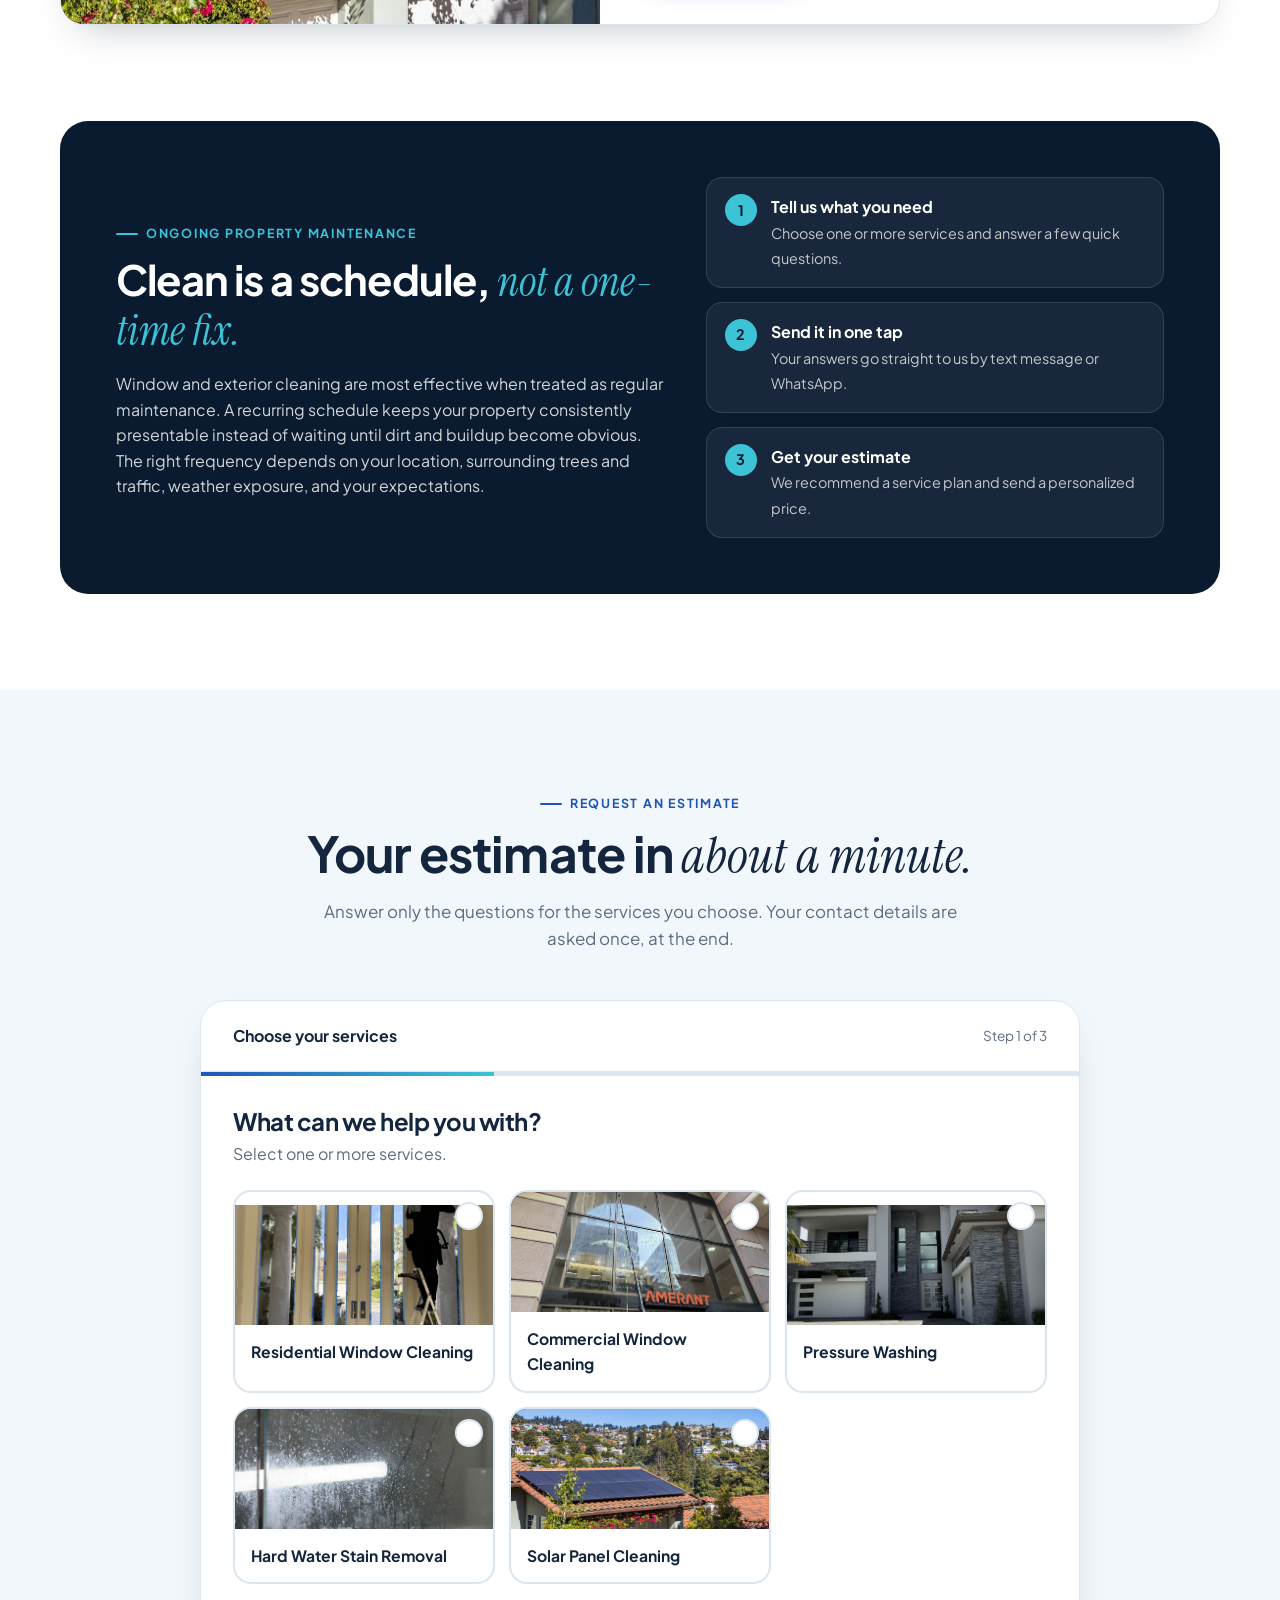
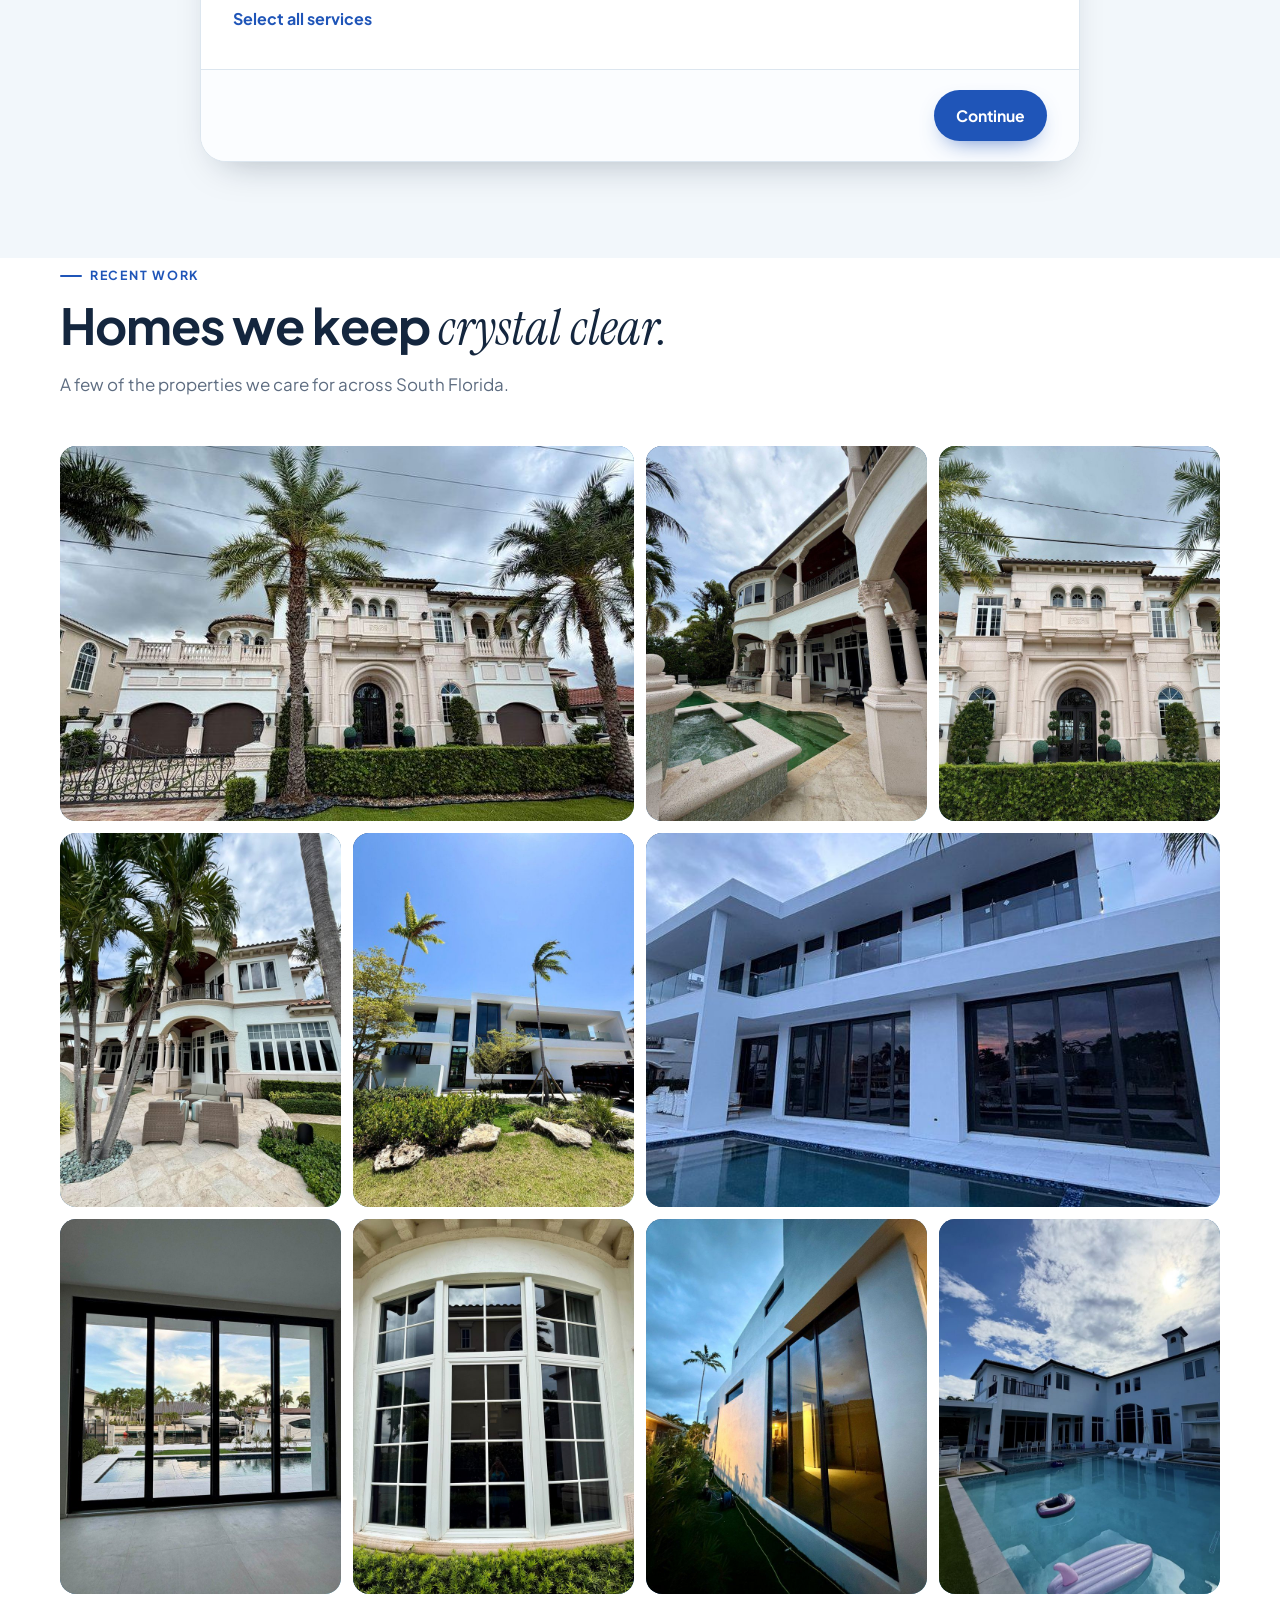
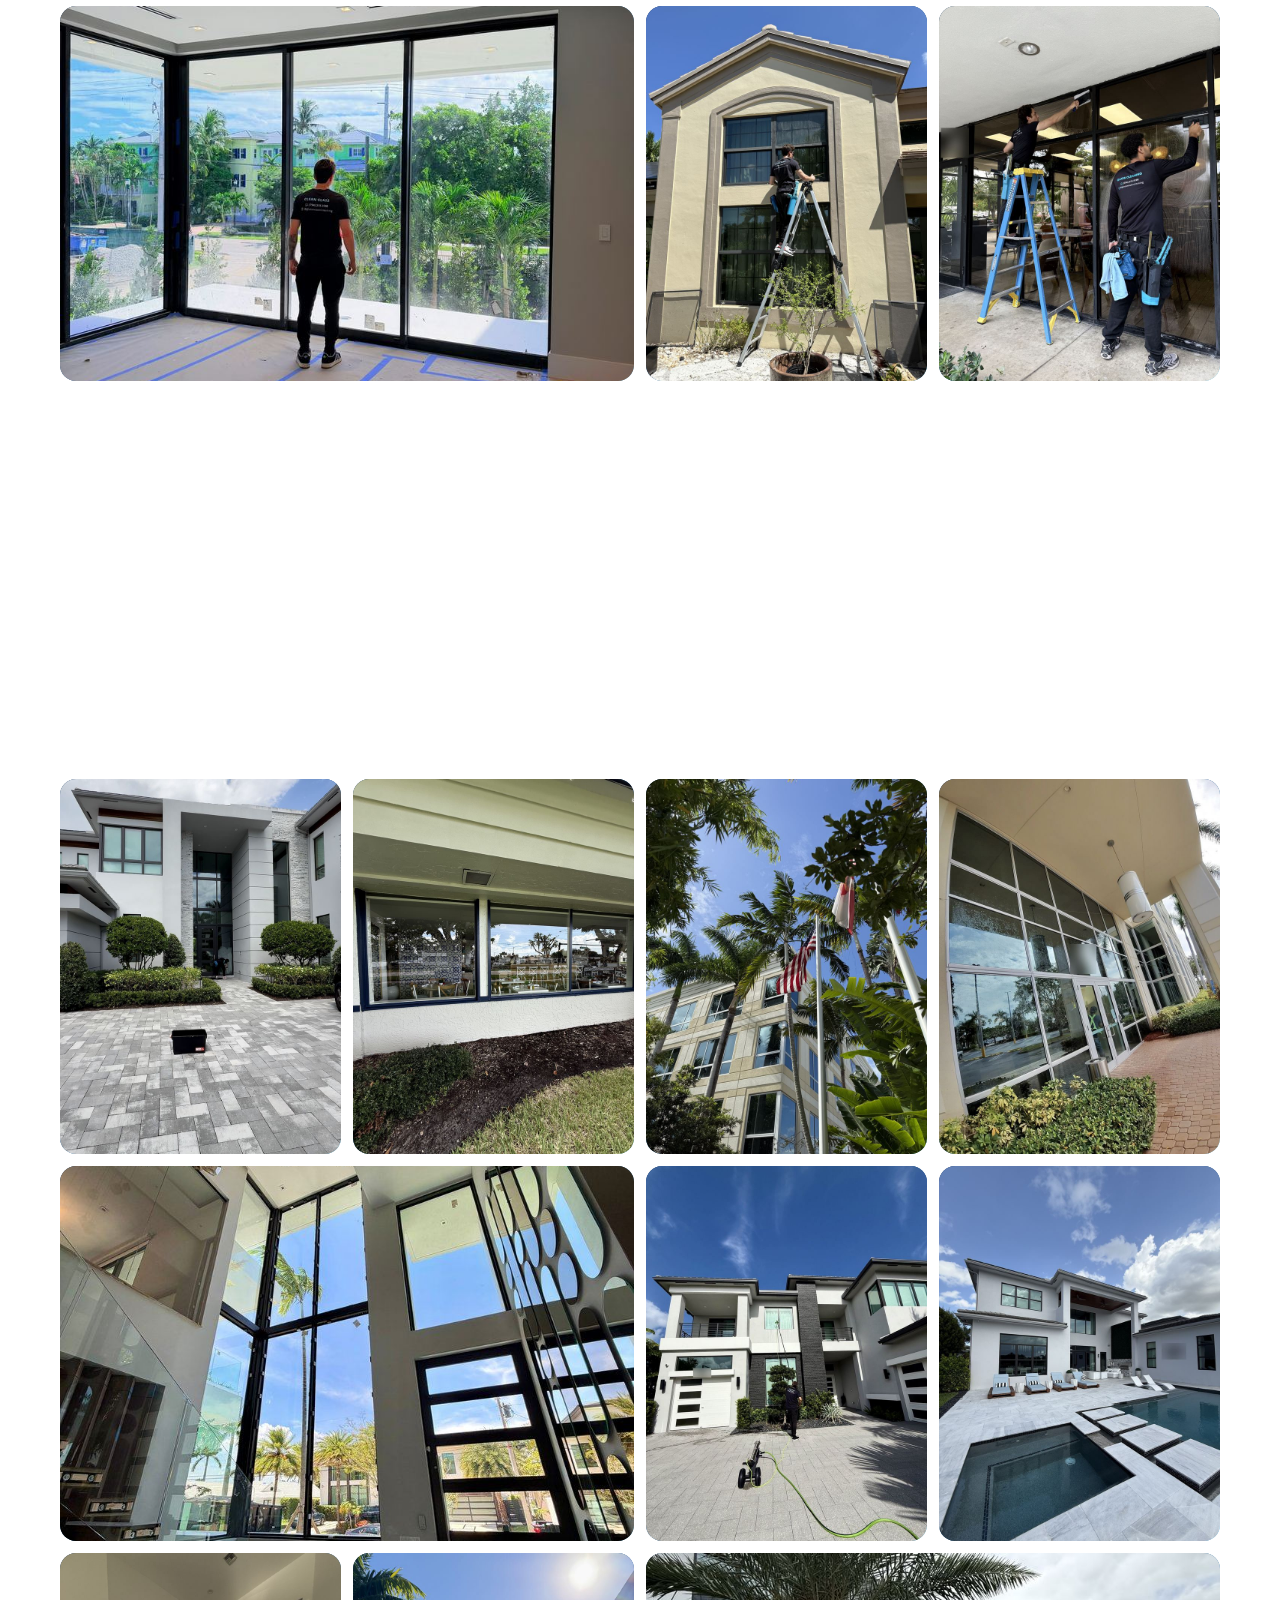
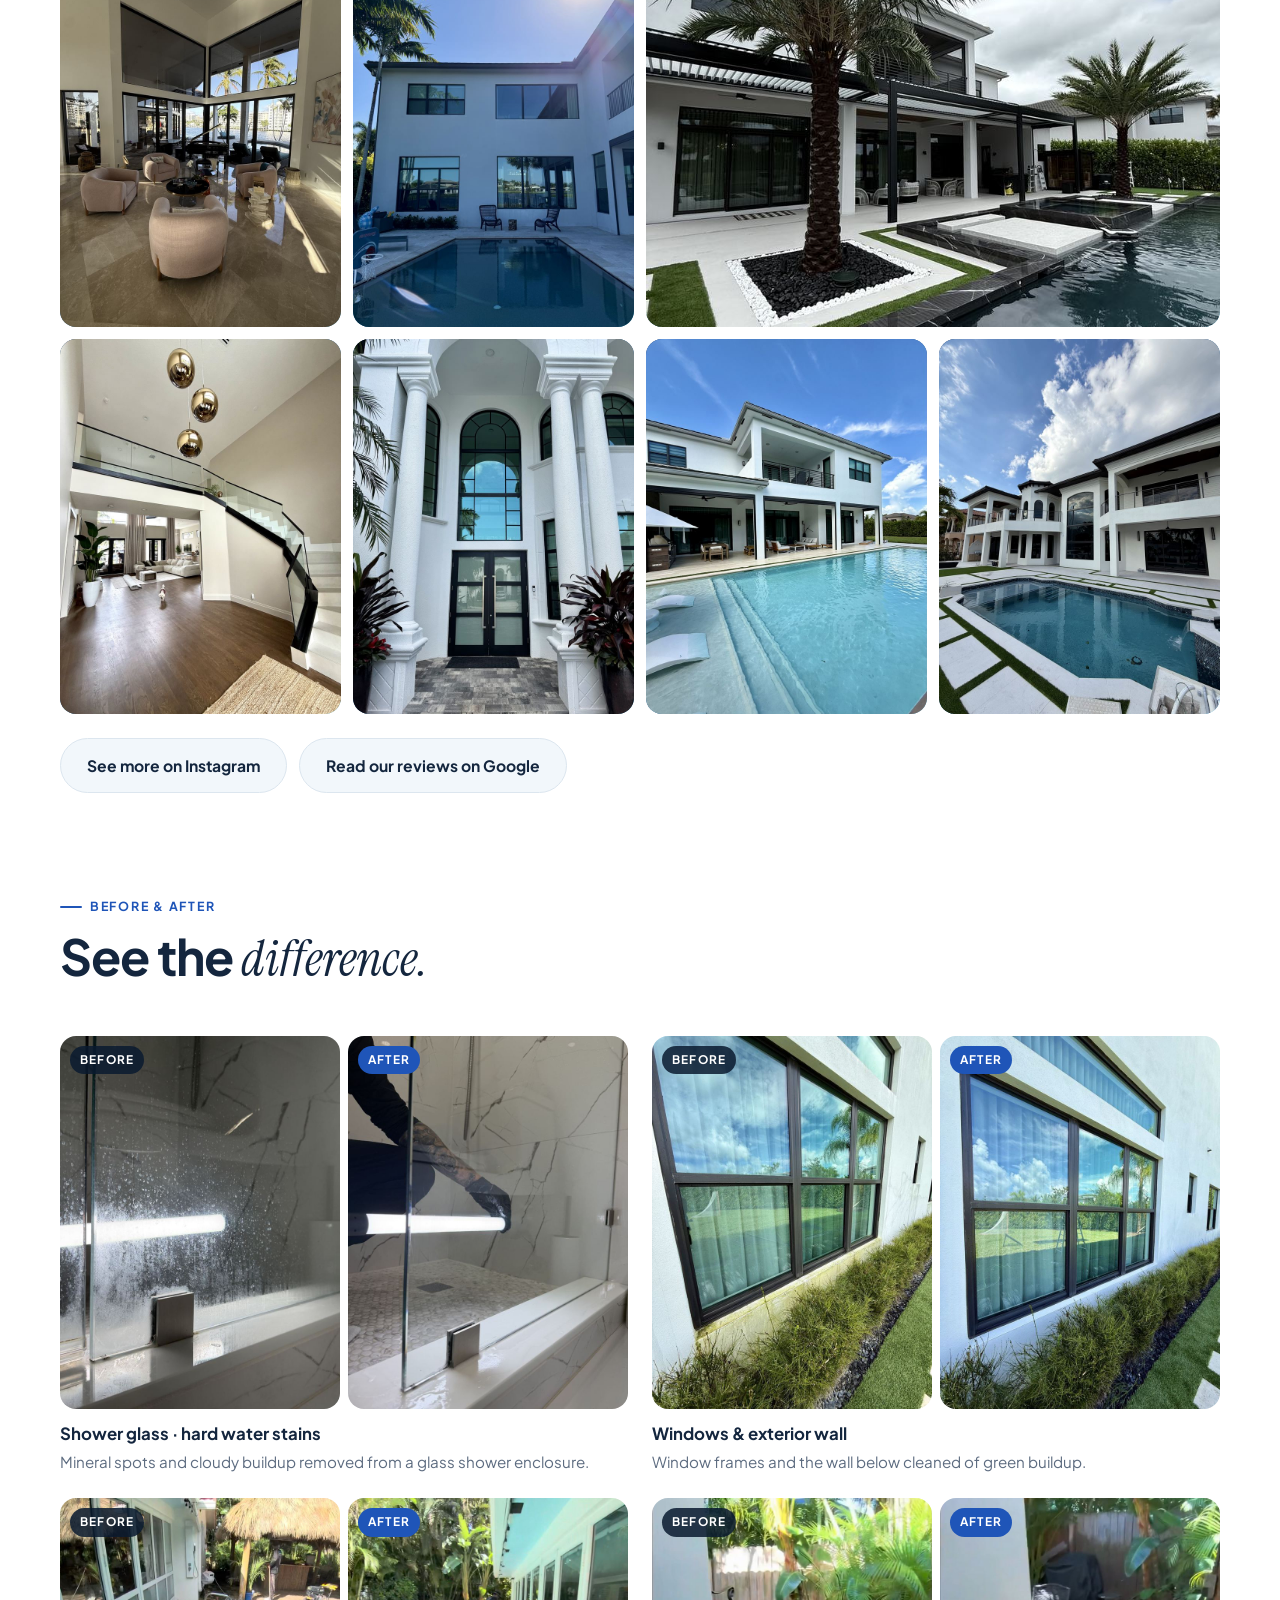
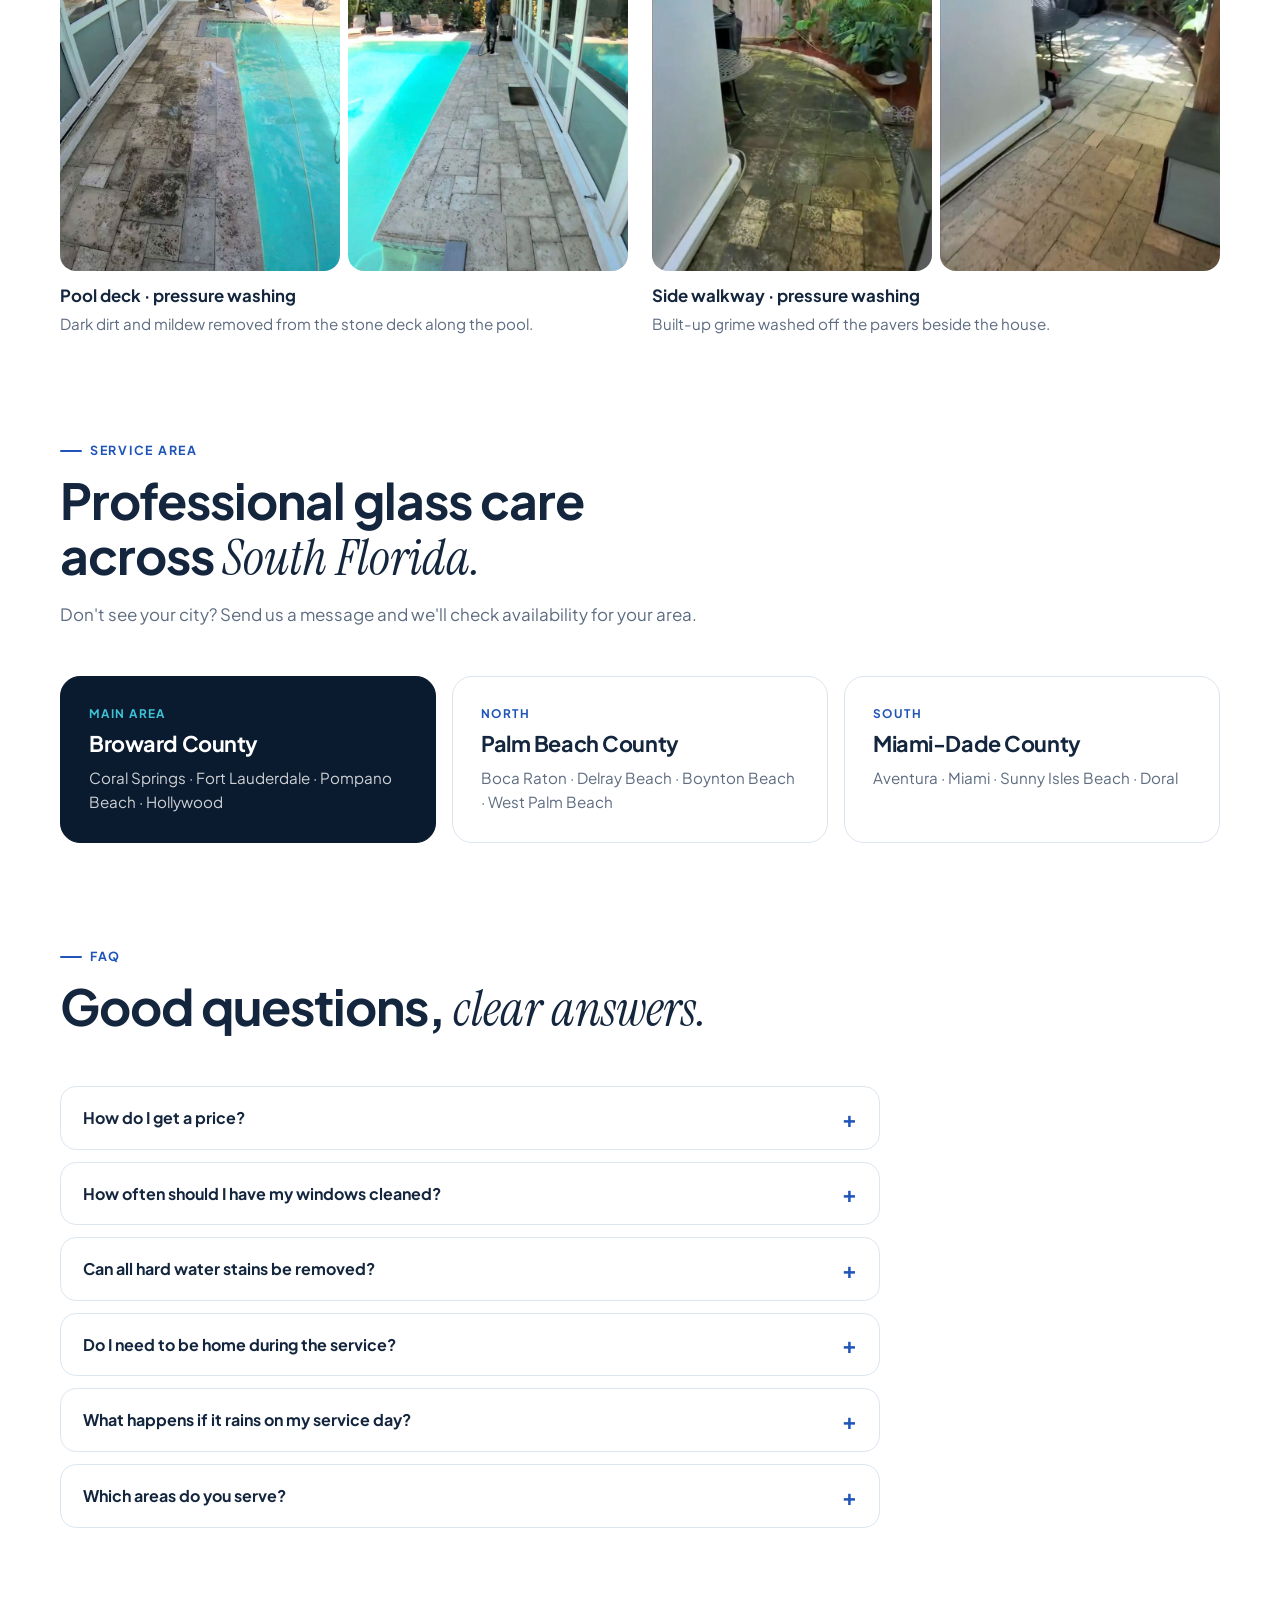
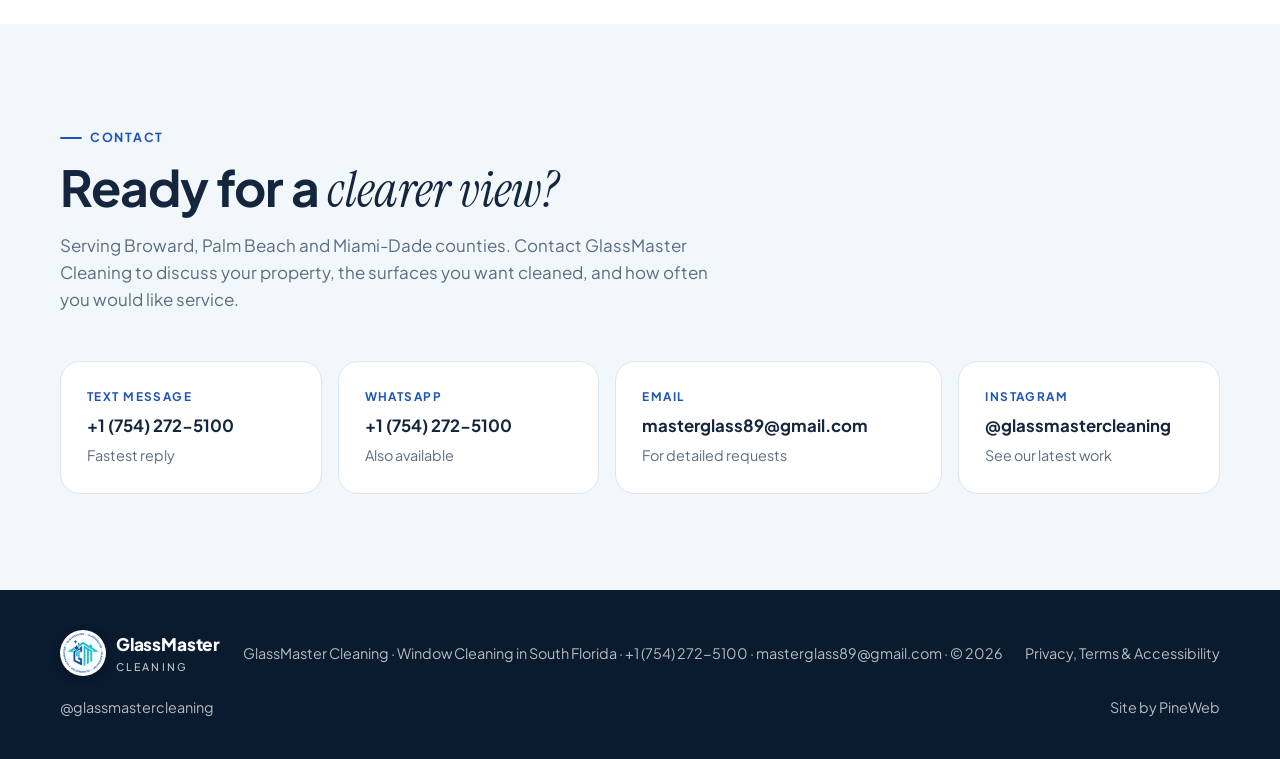
==== commit 11c856e2: "Point all site URLs to glassmastercleaning.com The custom domain is live on Cloudflare Pages.  Co-Au" ====
--- a/index.html
+++ b/index.html
@@ -6,19 +6,19 @@
 <title>Window Cleaning Fort Lauderdale &amp; South Florida | GlassMaster</title>
 <meta name="description" content="Window cleaning, hard water stain removal, pressure washing and solar panel cleaning in Broward, Palm Beach and Miami-Dade, FL. Get a free estimate.">
 <meta name="theme-color" content="#0A1A2F">
-<link rel="canonical" href="https://glassmaster.pages.dev/" id="canonical">
-<link rel="alternate" hreflang="en-US" href="https://glassmaster.pages.dev/">
-<link rel="alternate" hreflang="es-US" href="https://glassmaster.pages.dev/?lang=es">
-<link rel="alternate" hreflang="x-default" href="https://glassmaster.pages.dev/">
-<script>/* the Spanish version (?lang=es) is its own canonical page */ if(new URLSearchParams(location.search).get("lang")==="es"){document.getElementById("canonical").href="https://glassmaster.pages.dev/?lang=es";document.documentElement.lang="es";}</script>
+<link rel="canonical" href="https://glassmastercleaning.com/" id="canonical">
+<link rel="alternate" hreflang="en-US" href="https://glassmastercleaning.com/">
+<link rel="alternate" hreflang="es-US" href="https://glassmastercleaning.com/?lang=es">
+<link rel="alternate" hreflang="x-default" href="https://glassmastercleaning.com/">
+<script>/* the Spanish version (?lang=es) is its own canonical page */ if(new URLSearchParams(location.search).get("lang")==="es"){document.getElementById("canonical").href="https://glassmastercleaning.com/?lang=es";document.documentElement.lang="es";}</script>
 <link rel="icon" type="image/png" href="img/favicon.png">
 <link rel="apple-touch-icon" href="img/apple-touch-icon.png">
 <meta property="og:type" content="website">
 <meta property="og:site_name" content="GlassMaster Cleaning">
 <meta property="og:title" content="Window Cleaning Fort Lauderdale &amp; South Florida | GlassMaster">
 <meta property="og:description" content="Window cleaning, hard water stain removal, pressure washing and solar panel cleaning in Broward, Palm Beach and Miami-Dade, FL. Get a free estimate.">
-<meta property="og:url" content="https://glassmaster.pages.dev/">
-<meta property="og:image" content="https://glassmaster.pages.dev/img/share.jpg">
+<meta property="og:url" content="https://glassmastercleaning.com/">
+<meta property="og:image" content="https://glassmastercleaning.com/img/share.jpg">
 <meta property="og:image:width" content="1200">
 <meta property="og:image:height" content="630">
 <meta property="og:locale" content="en_US">
@@ -26,20 +26,20 @@
 <meta name="twitter:card" content="summary_large_image">
 <meta name="twitter:title" content="Window Cleaning Fort Lauderdale &amp; South Florida | GlassMaster">
 <meta name="twitter:description" content="Window cleaning, hard water stain removal, pressure washing and solar panel cleaning in Broward, Palm Beach and Miami-Dade, FL. Get a free estimate.">
-<meta name="twitter:image" content="https://glassmaster.pages.dev/img/share.jpg">
+<meta name="twitter:image" content="https://glassmastercleaning.com/img/share.jpg">
 <script type="application/ld+json">
 {
  "@context": "https://schema.org",
  "@graph": [
   {
    "@type": "HomeAndConstructionBusiness",
-   "@id": "https://glassmaster.pages.dev/#business",
+   "@id": "https://glassmastercleaning.com/#business",
    "name": "GlassMaster Cleaning",
    "legalName": "GLASSMASTER GPM CORP",
    "description": "Window cleaning, hard water stain removal, pressure washing and solar panel cleaning for homes and businesses in Broward, Palm Beach and Miami-Dade counties, Florida.",
-   "url": "https://glassmaster.pages.dev/",
-   "image": "https://glassmaster.pages.dev/img/share.jpg",
-   "logo": "https://glassmaster.pages.dev/img/logo.png",
+   "url": "https://glassmastercleaning.com/",
+   "image": "https://glassmastercleaning.com/img/share.jpg",
+   "logo": "https://glassmastercleaning.com/img/logo.png",
    "telephone": "+1-754-272-5100",
    "email": "masterglass89@gmail.com",
    "address": {
@@ -170,20 +170,20 @@
   },
   {
    "@type": "WebSite",
-   "@id": "https://glassmaster.pages.dev/#website",
-   "url": "https://glassmaster.pages.dev/",
+   "@id": "https://glassmastercleaning.com/#website",
+   "url": "https://glassmastercleaning.com/",
    "name": "GlassMaster Cleaning",
    "inLanguage": [
     "en-US",
     "es-US"
    ],
    "publisher": {
-    "@id": "https://glassmaster.pages.dev/#business"
+    "@id": "https://glassmastercleaning.com/#business"
    }
   },
   {
    "@type": "FAQPage",
-   "@id": "https://glassmaster.pages.dev/#faq",
+   "@id": "https://glassmastercleaning.com/#faq",
    "mainEntity": [
     {
      "@type": "Question",
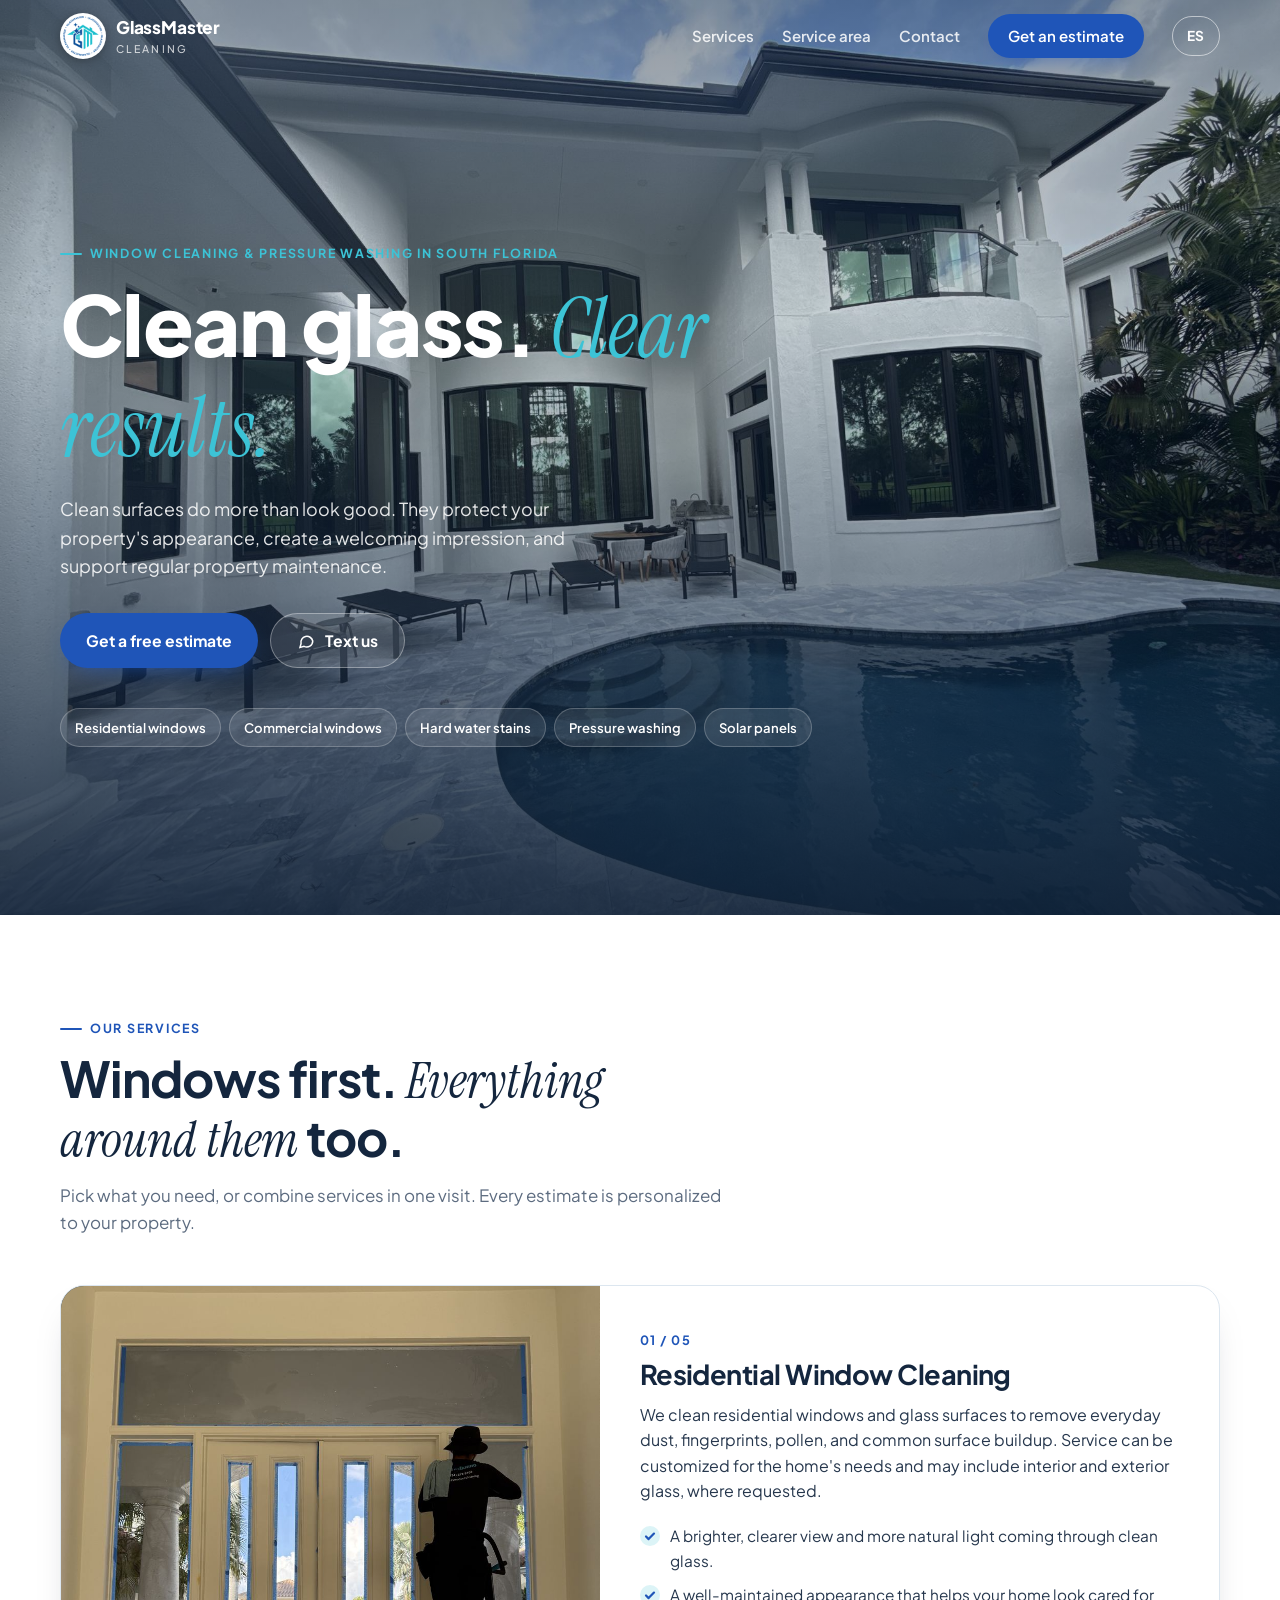
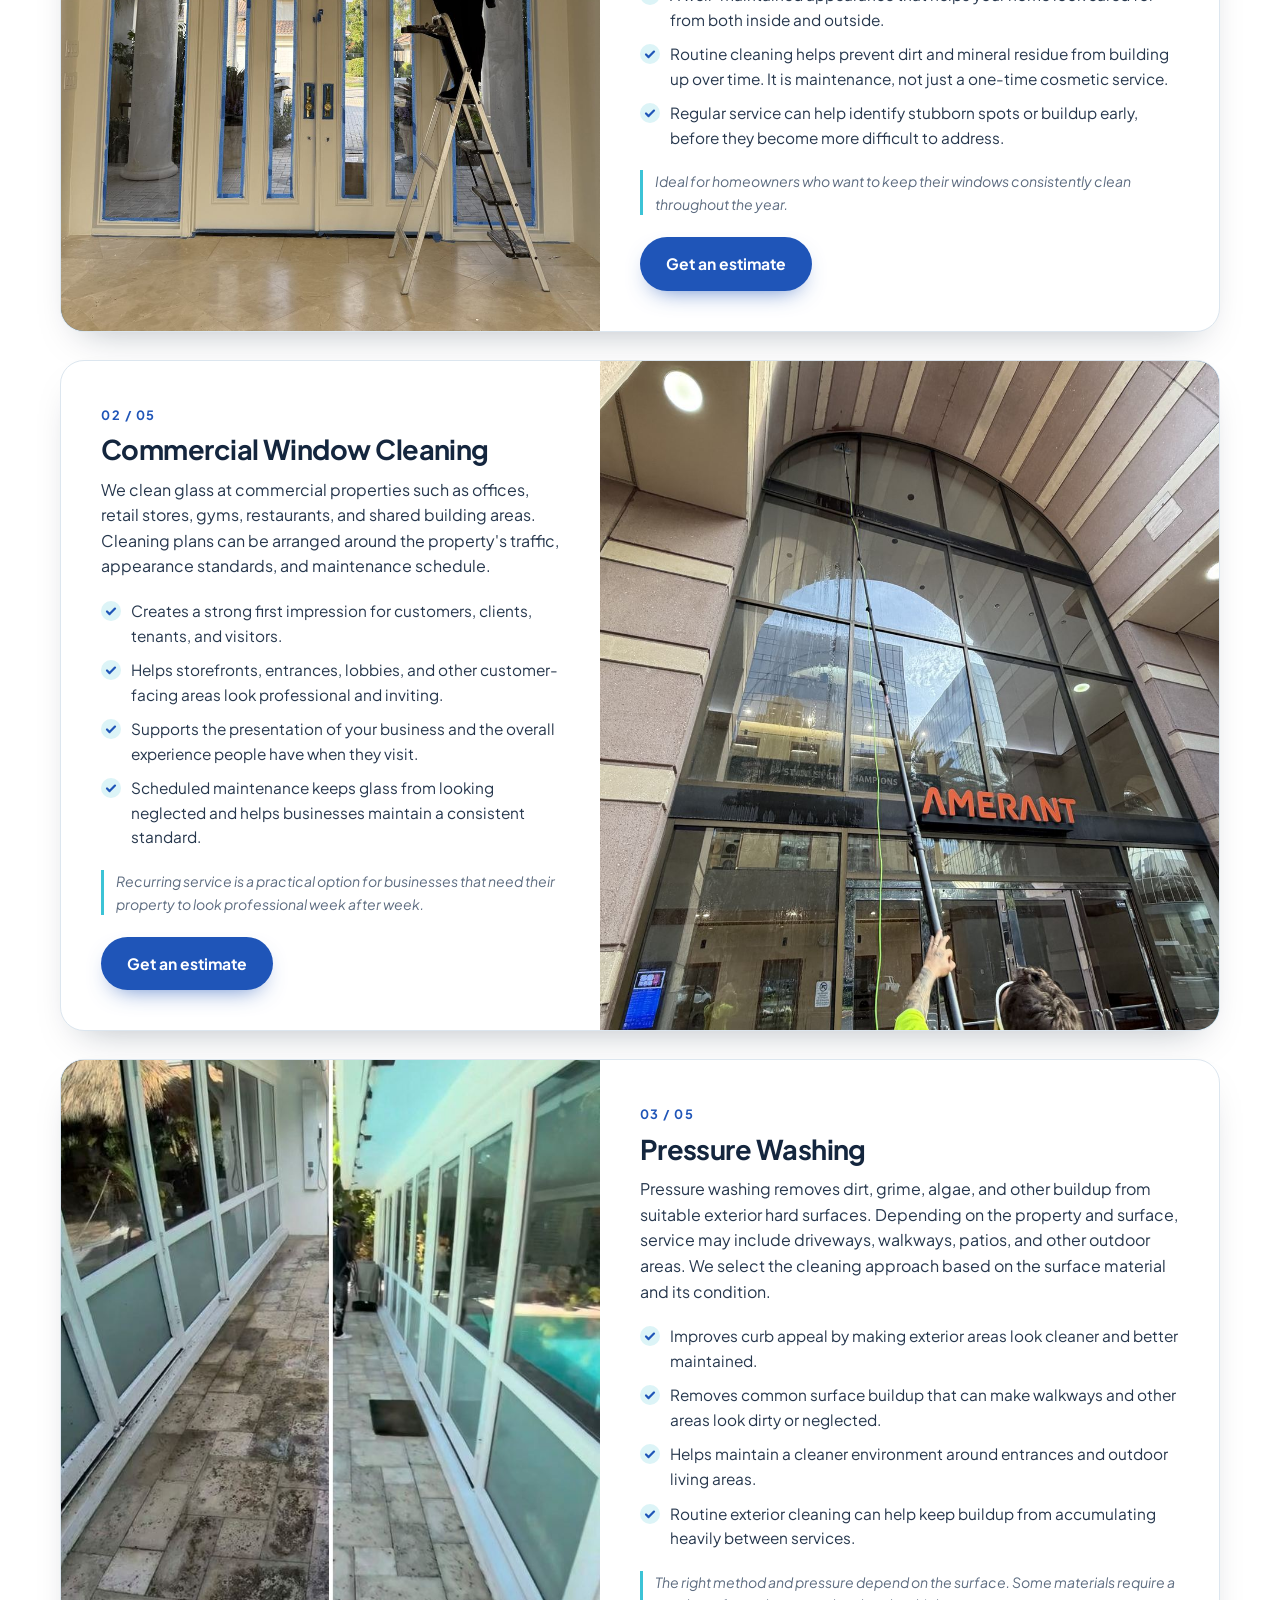
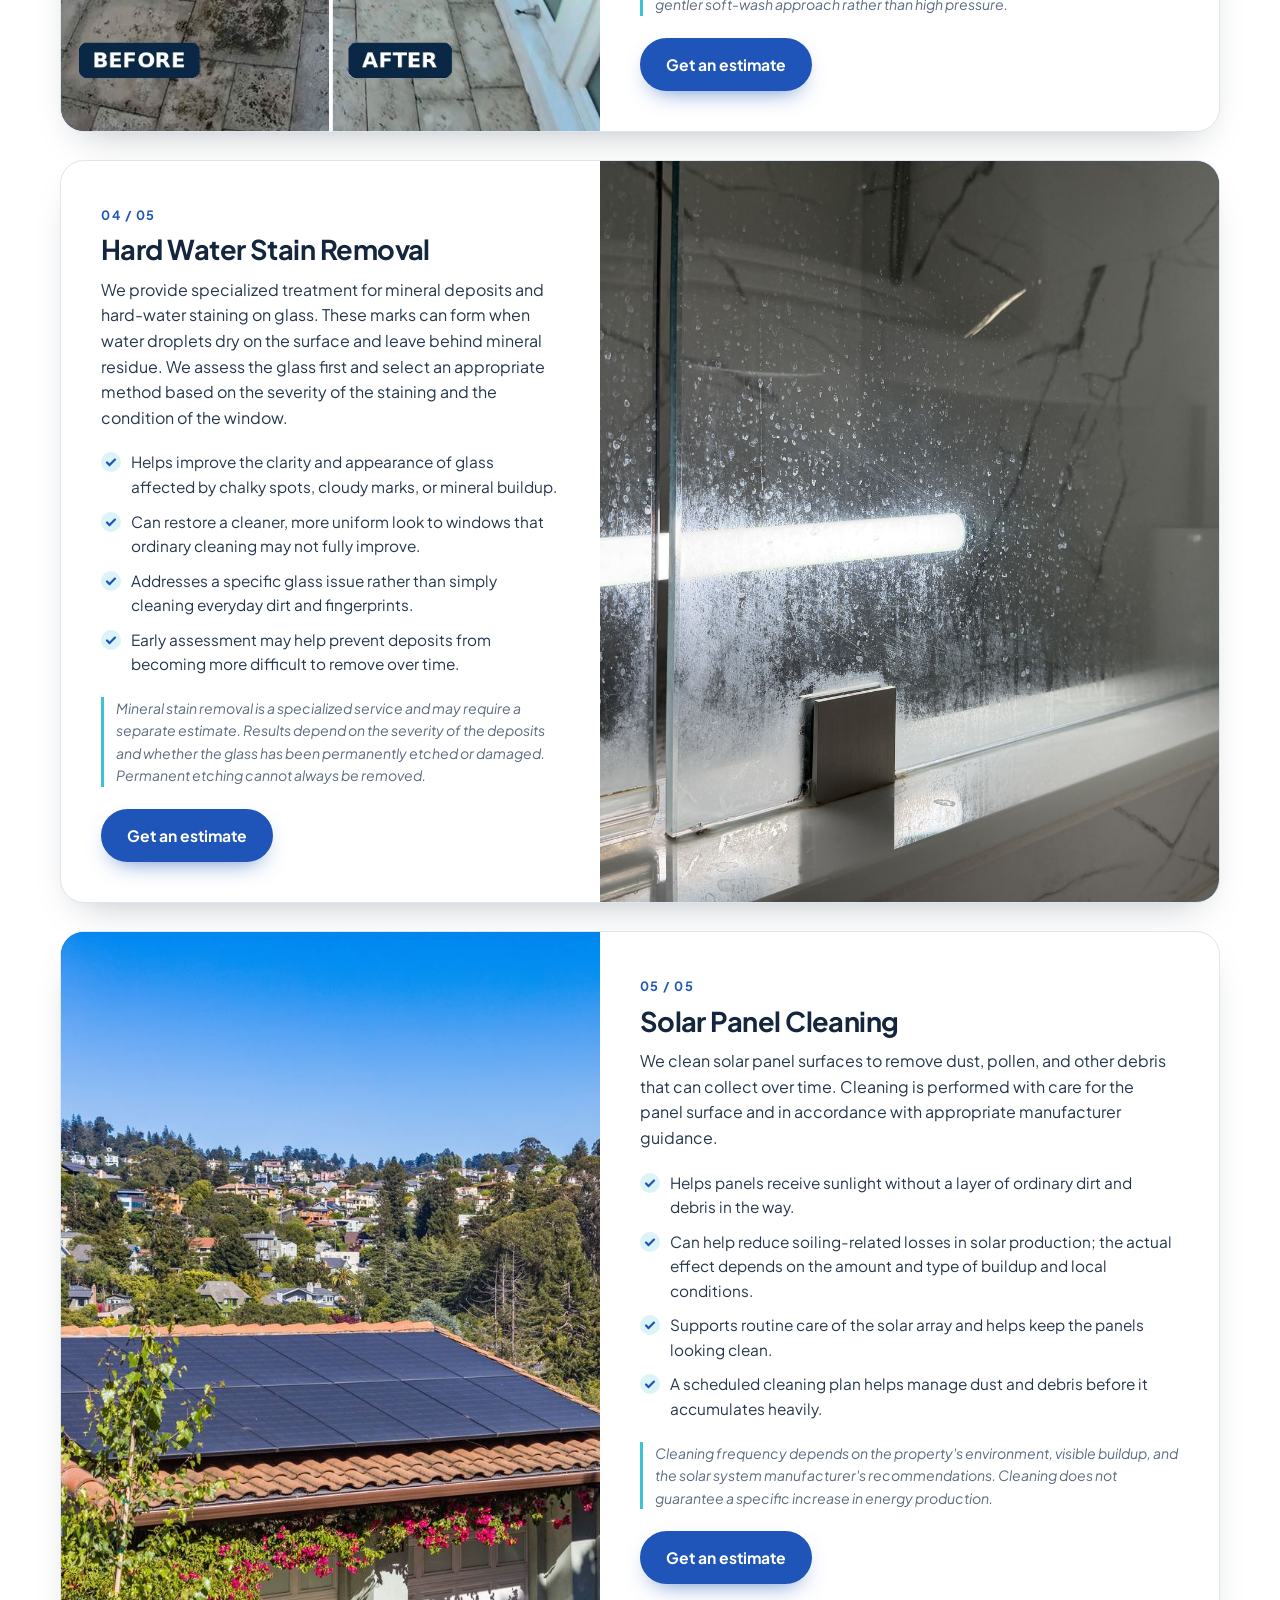
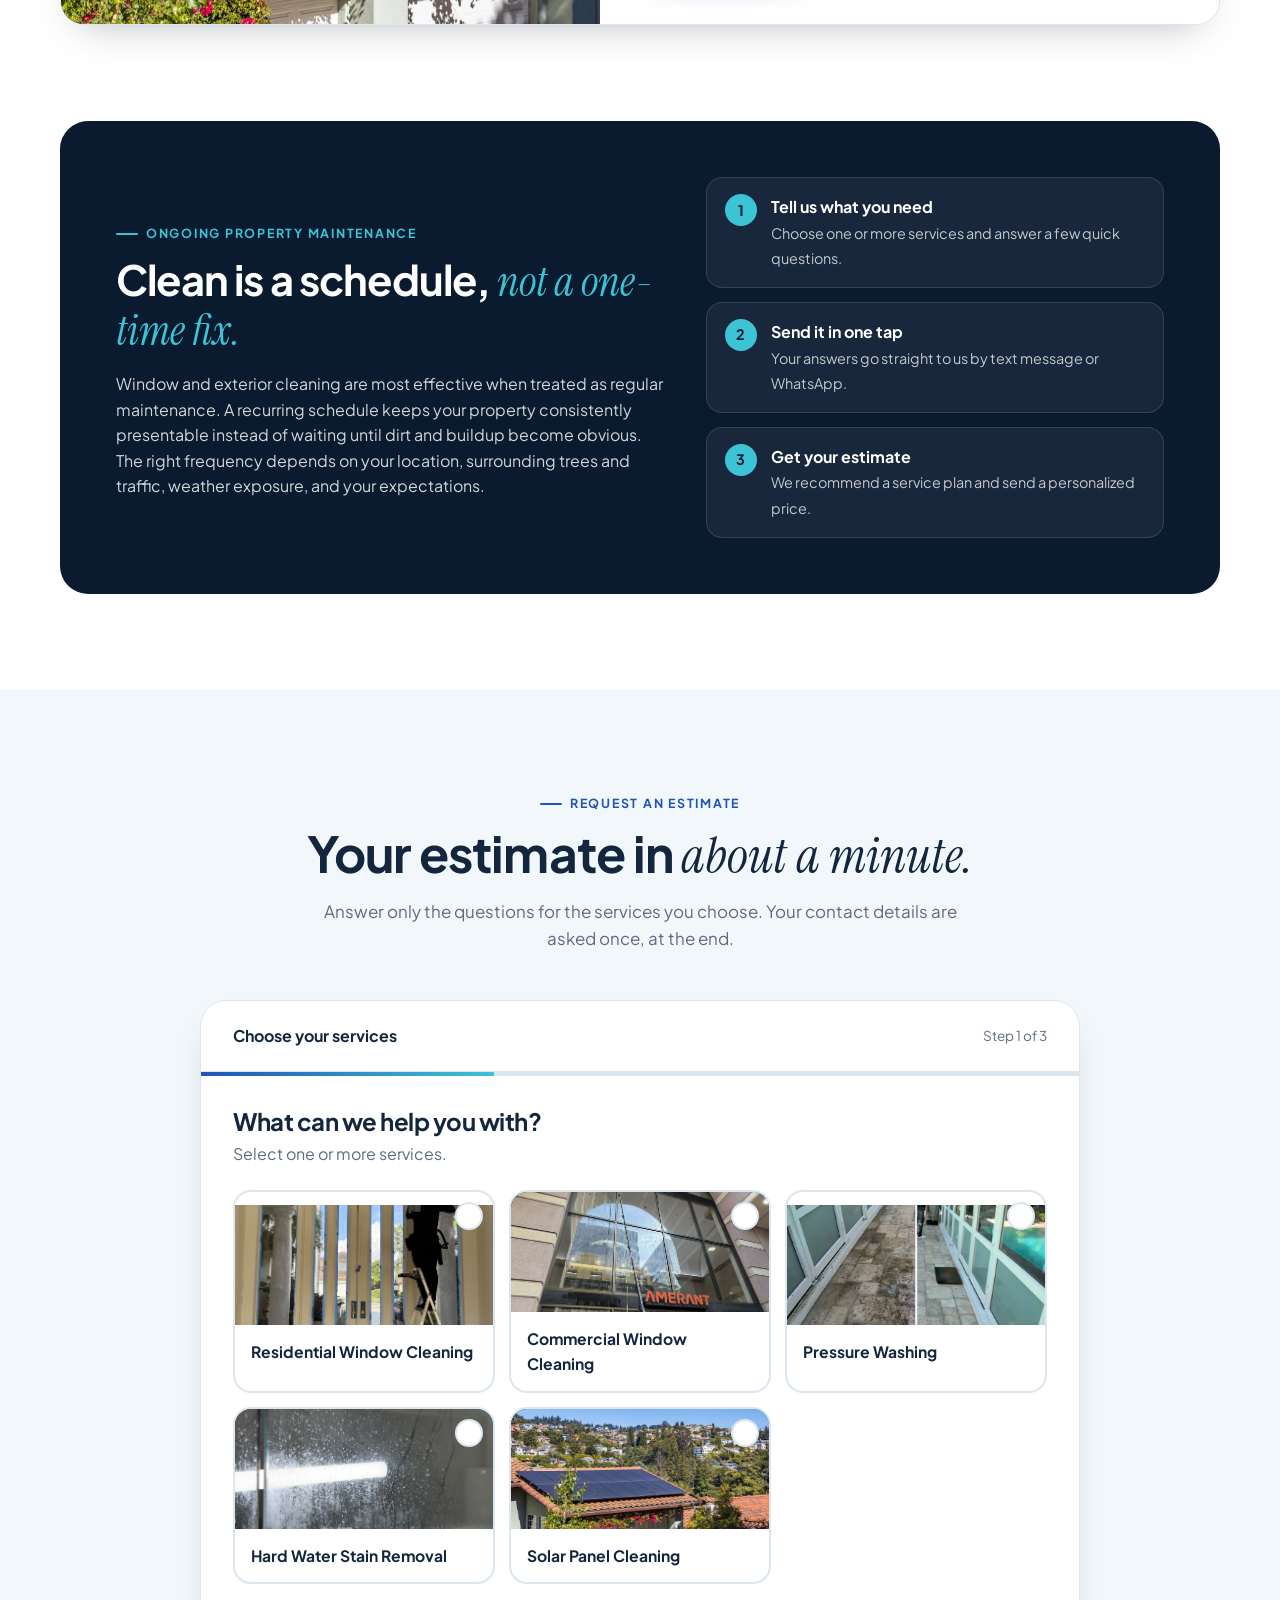
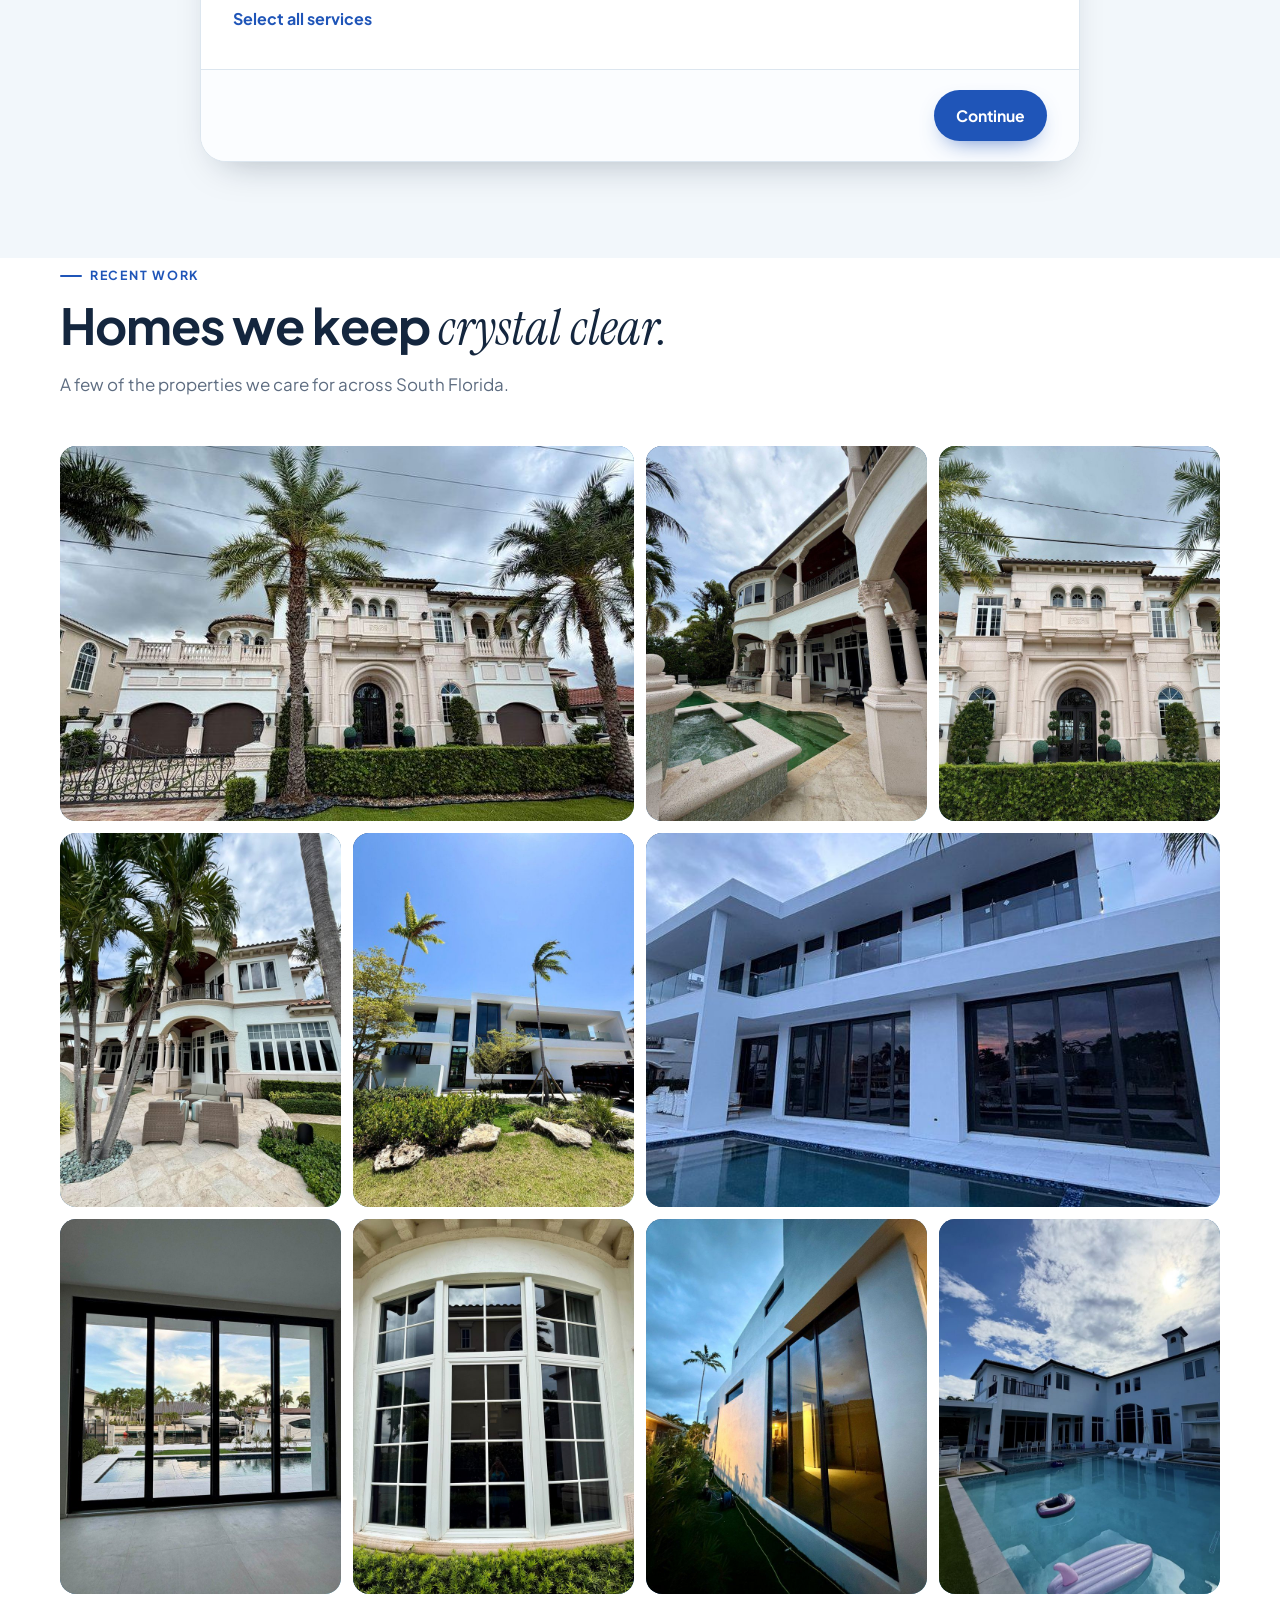
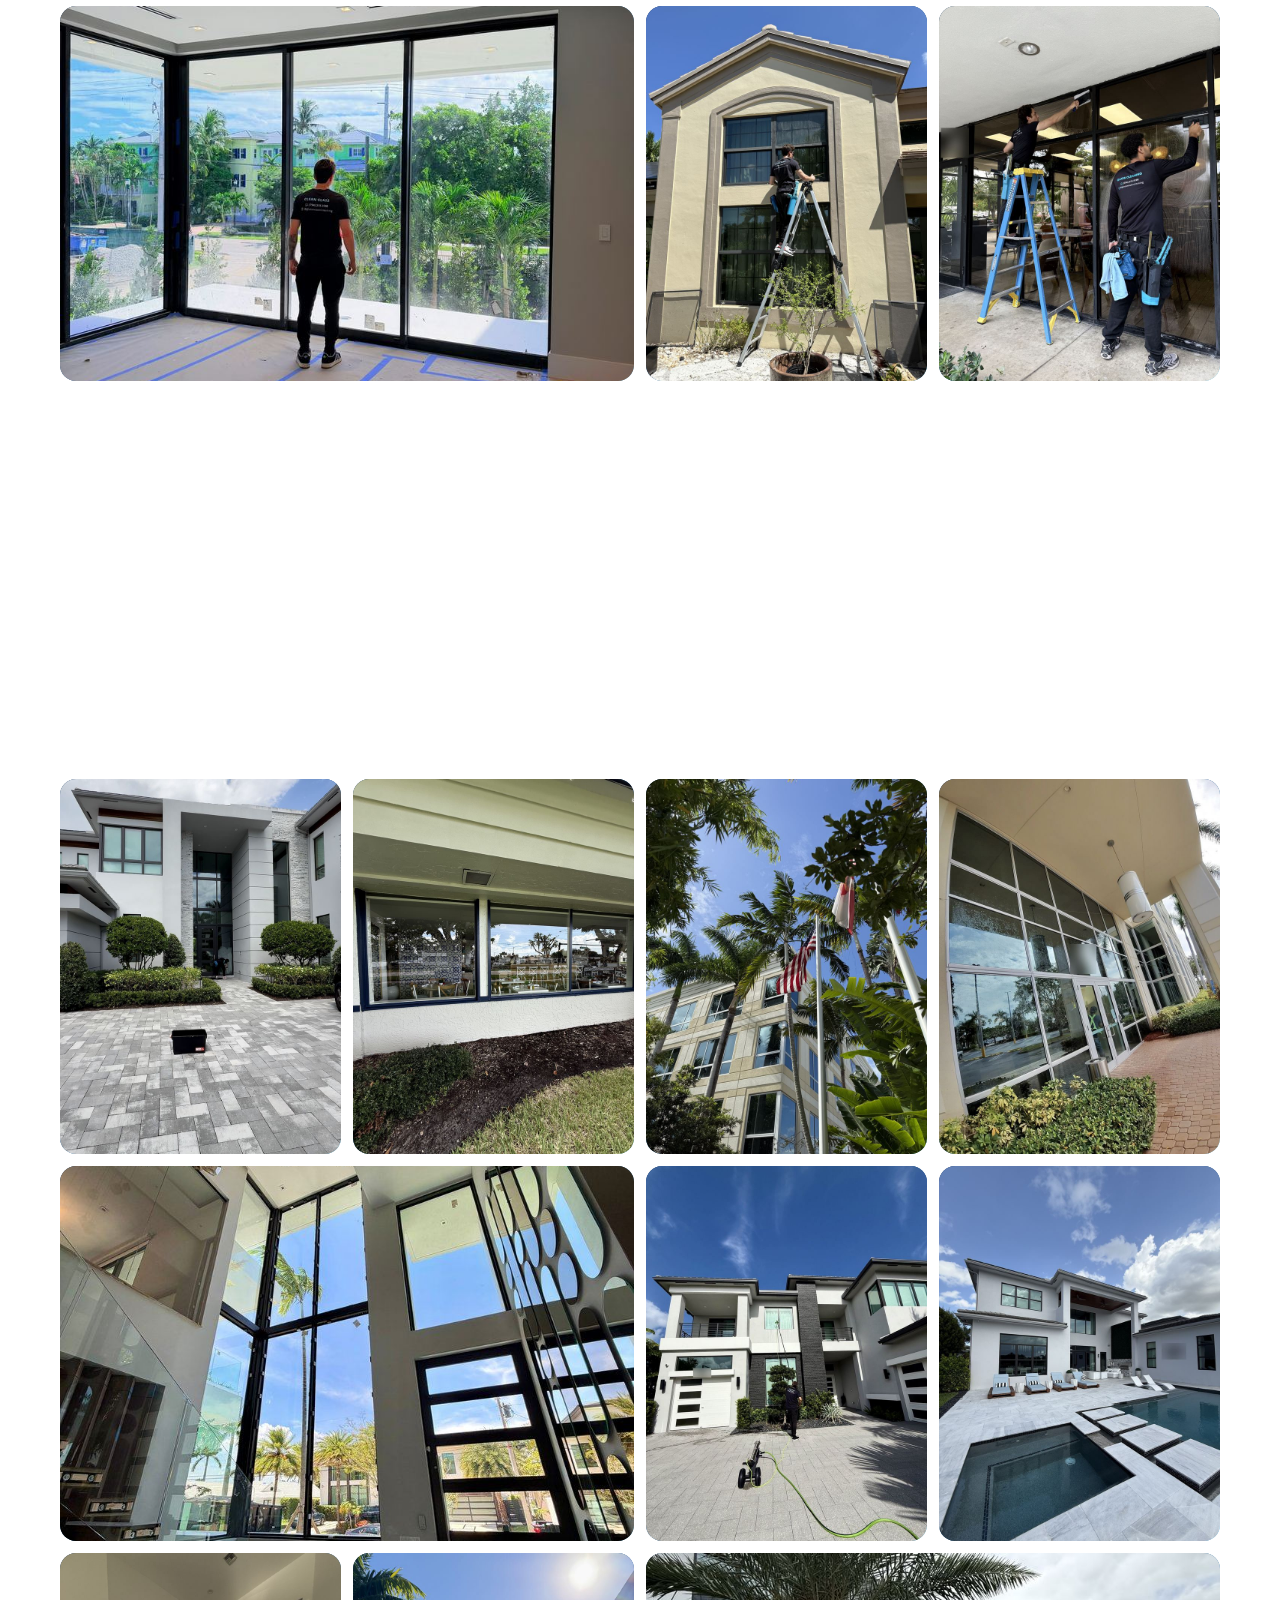
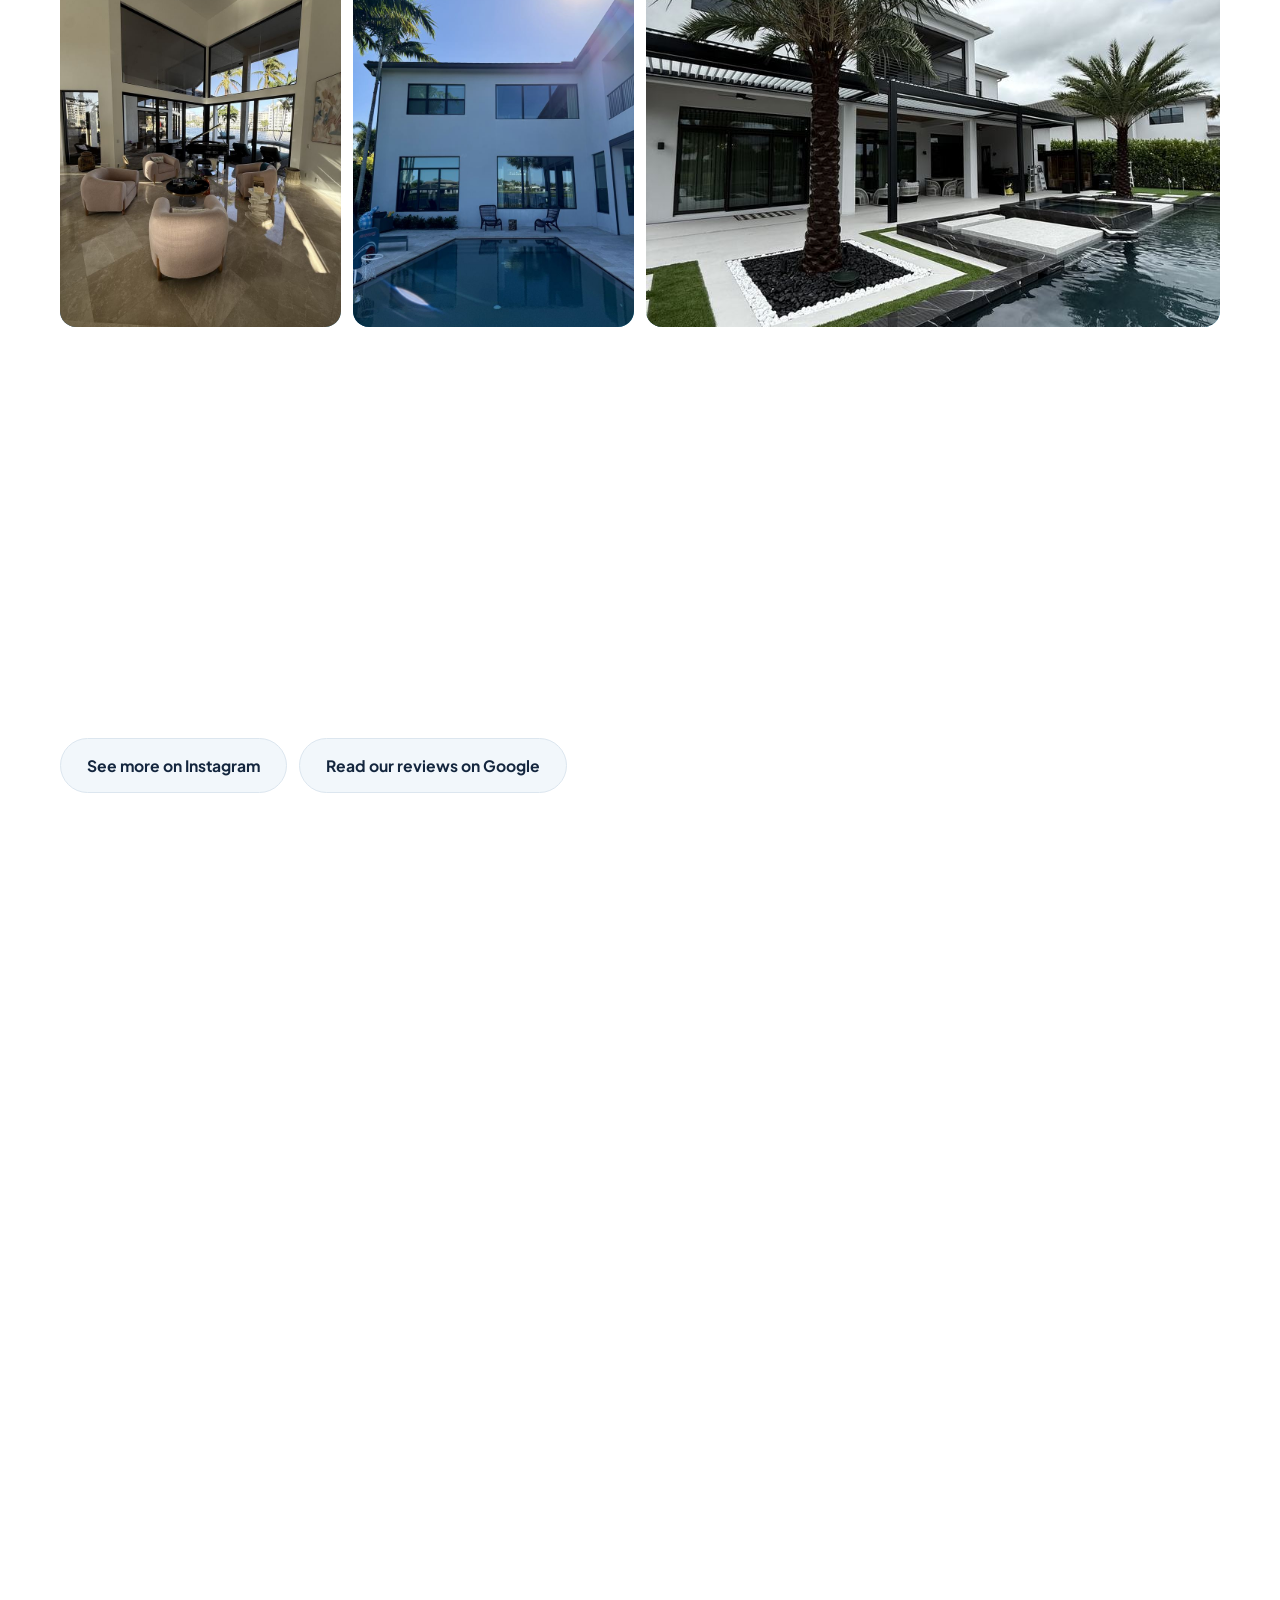
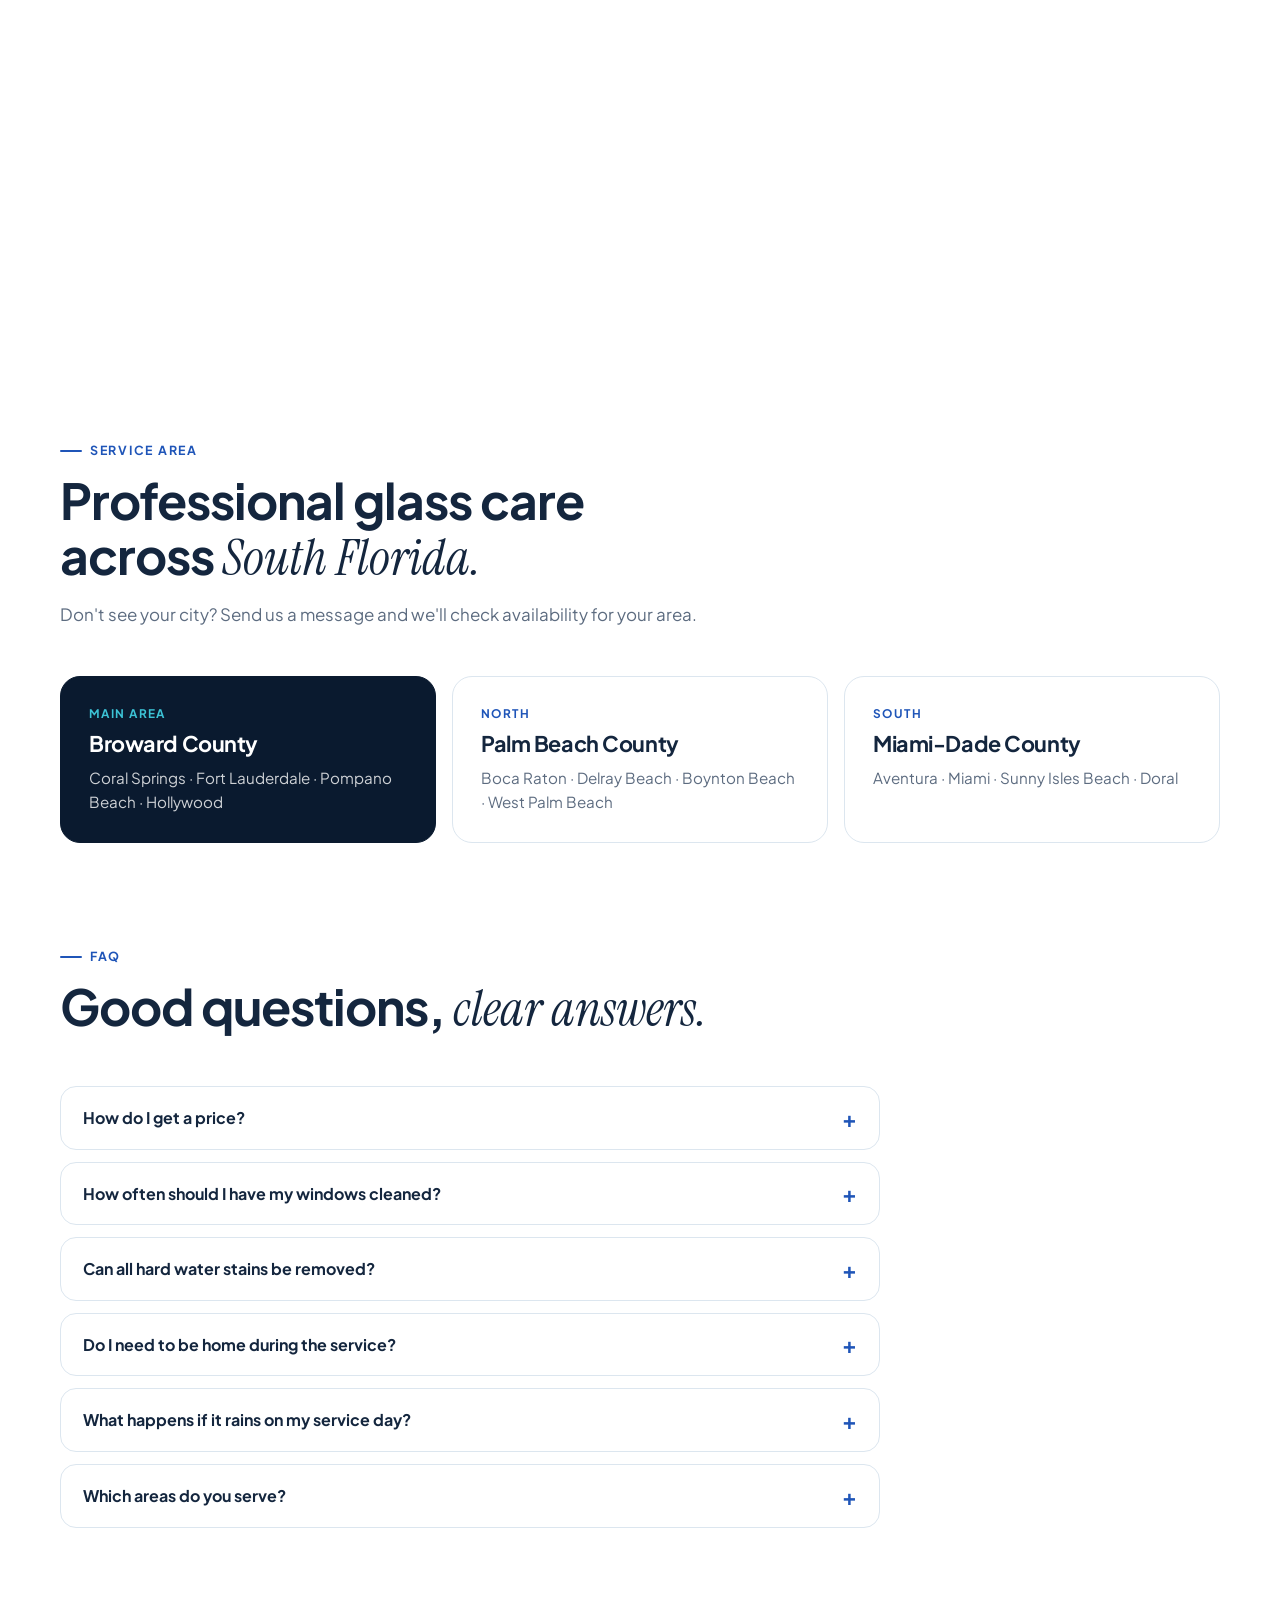
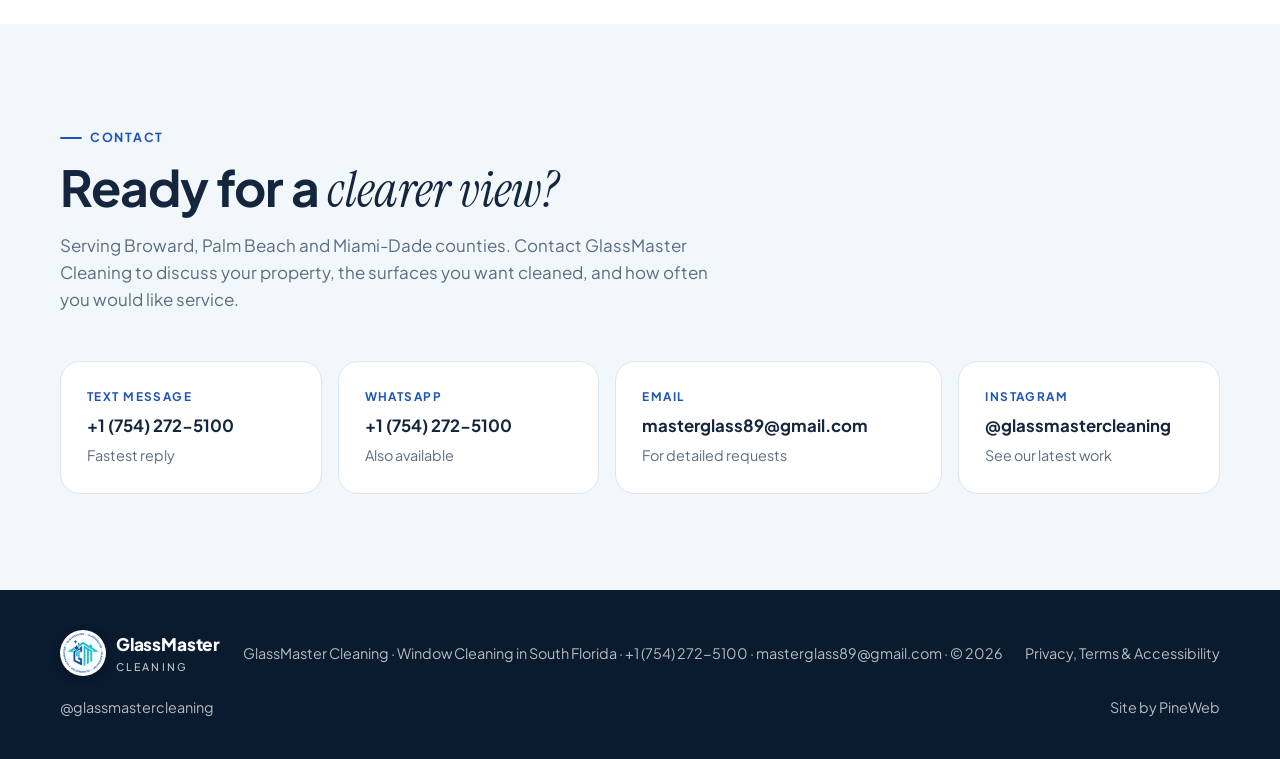
==== commit 0cdd0427: "Troca a foto de Pressure Washing por antes e depois do deck da piscina Co-Authored-By: Claude Opus 5" ====
--- a/index.html
+++ b/index.html
@@ -663,7 +663,7 @@
   residential: "img/residential.jpg",
   commercial: "img/commercial.jpg",
   hardwater: "img/hard-water.jpg",
-  power: "img/pressure-washing.jpg",
+  power: "img/pressure-washing-before-after.jpg",
   solar: "img/solar.jpg",
   logo: "img/logo.png",
   /* gallery, in display order (11-13: the client's Instagram picks (11, 13 from the WhatsApp originals); 14-24: Site-2 folder; 25-33: WhatsApp photos. Photos showing dirt go to Before & after, not here. Keep the count at 23, 26, 30 or 33 so the grid has no gaps) */
@@ -888,7 +888,7 @@
  "residential": "Technician on a ladder cleaning the entry windows of a home",
  "commercial": "Technician cleaning the glass entrance of a commercial building with a water-fed pole",
  "hardwater": "Glass shower door with hard water stains",
- "power": "Clean paver driveway of a modern home after pressure washing",
+ "power": "Pool deck before and after pressure washing: dark dirt and mildew on the left, clean stone on the right",
  "solar": "Solar panels on a tiled roof",
  "w1": "Technician pressure washing the paver driveway of a modern two-story home",
  "w2": "Modern home with pool and spa and clean windows across the back",
@@ -927,7 +927,7 @@
  "residential": "Técnico en una escalera limpiando las ventanas de la entrada de una casa",
  "commercial": "Técnico limpiando la entrada de vidrio de un edificio comercial con una pértiga de agua",
  "hardwater": "Mampara de ducha con manchas de agua dura",
- "power": "Entrada de adoquines de una casa moderna limpia después del lavado a presión",
+ "power": "Deck de piscina antes y después del lavado a presión: suciedad y moho a la izquierda, piedra limpia a la derecha",
  "solar": "Paneles solares en un techo de tejas",
  "w1": "Técnico lavando a presión la entrada de adoquines de una casa moderna de dos pisos",
  "w2": "Casa moderna con piscina y jacuzzi y ventanas limpias en la parte trasera",
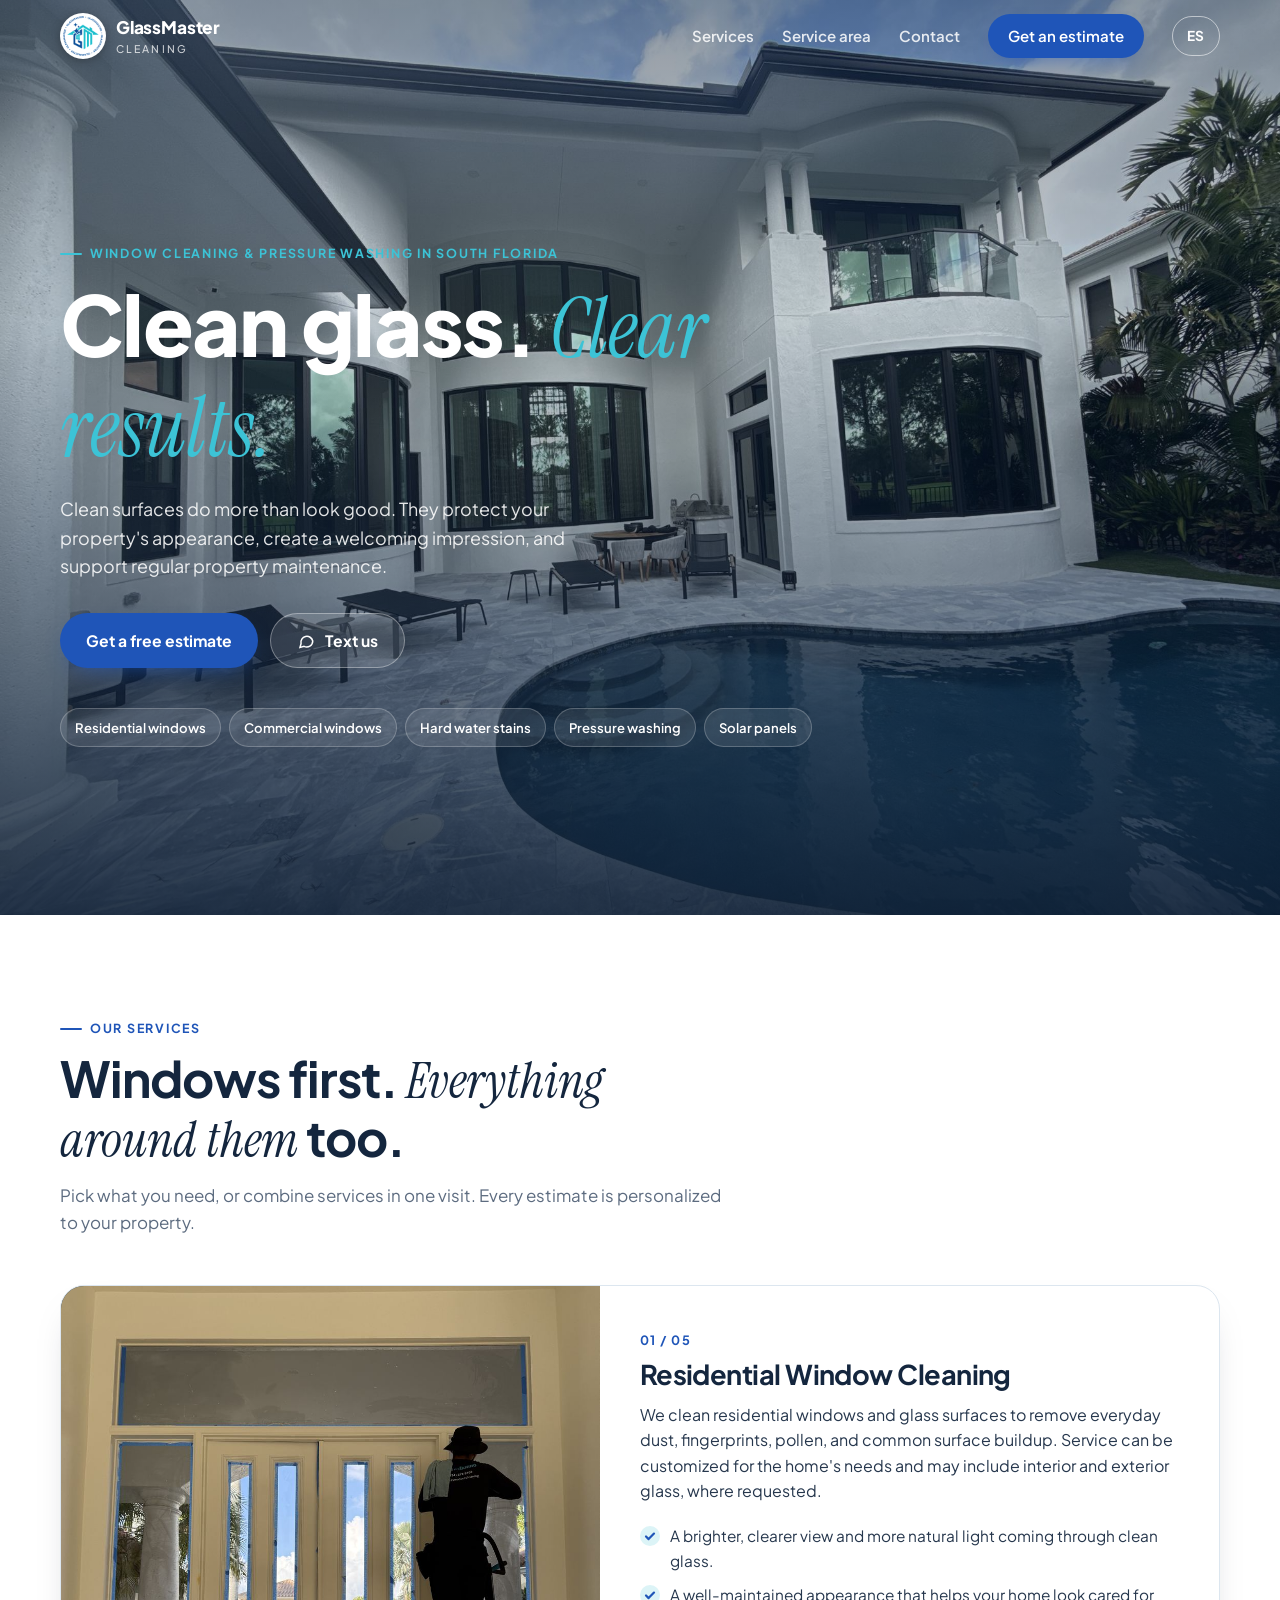
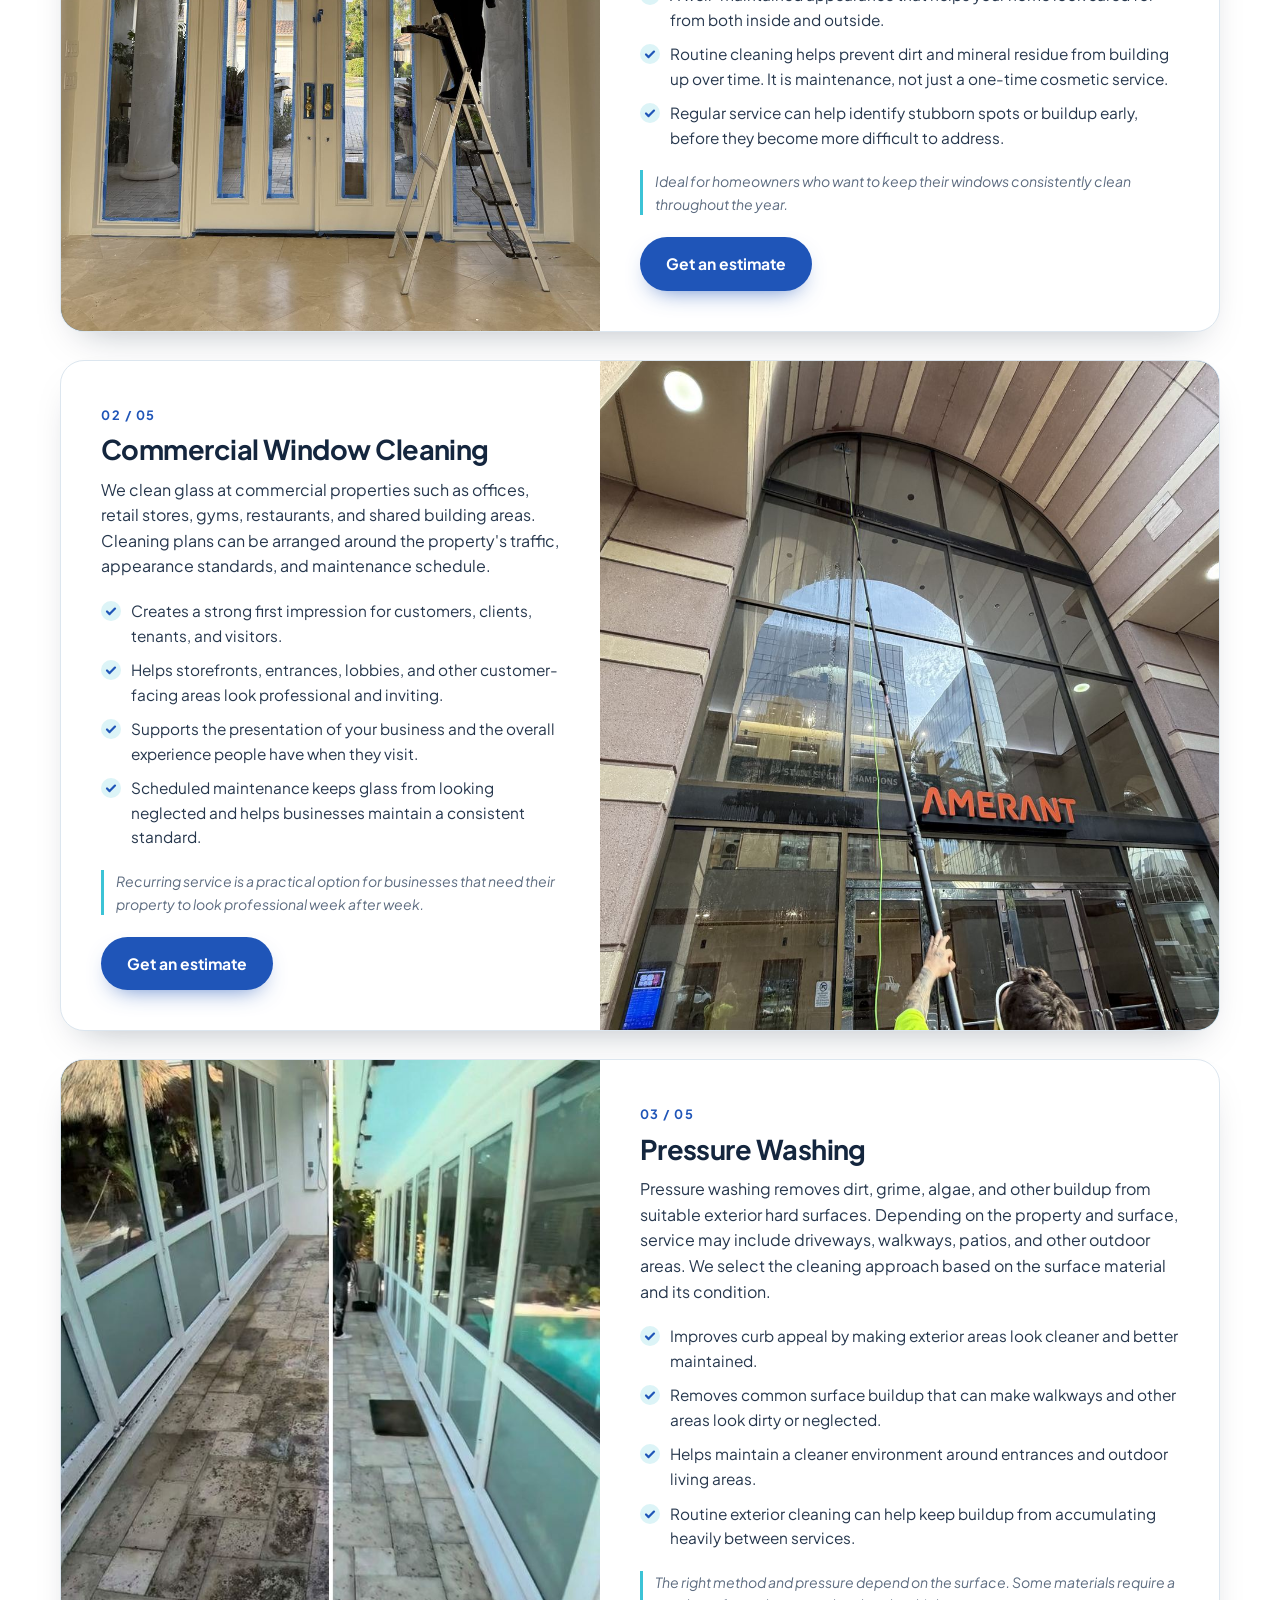
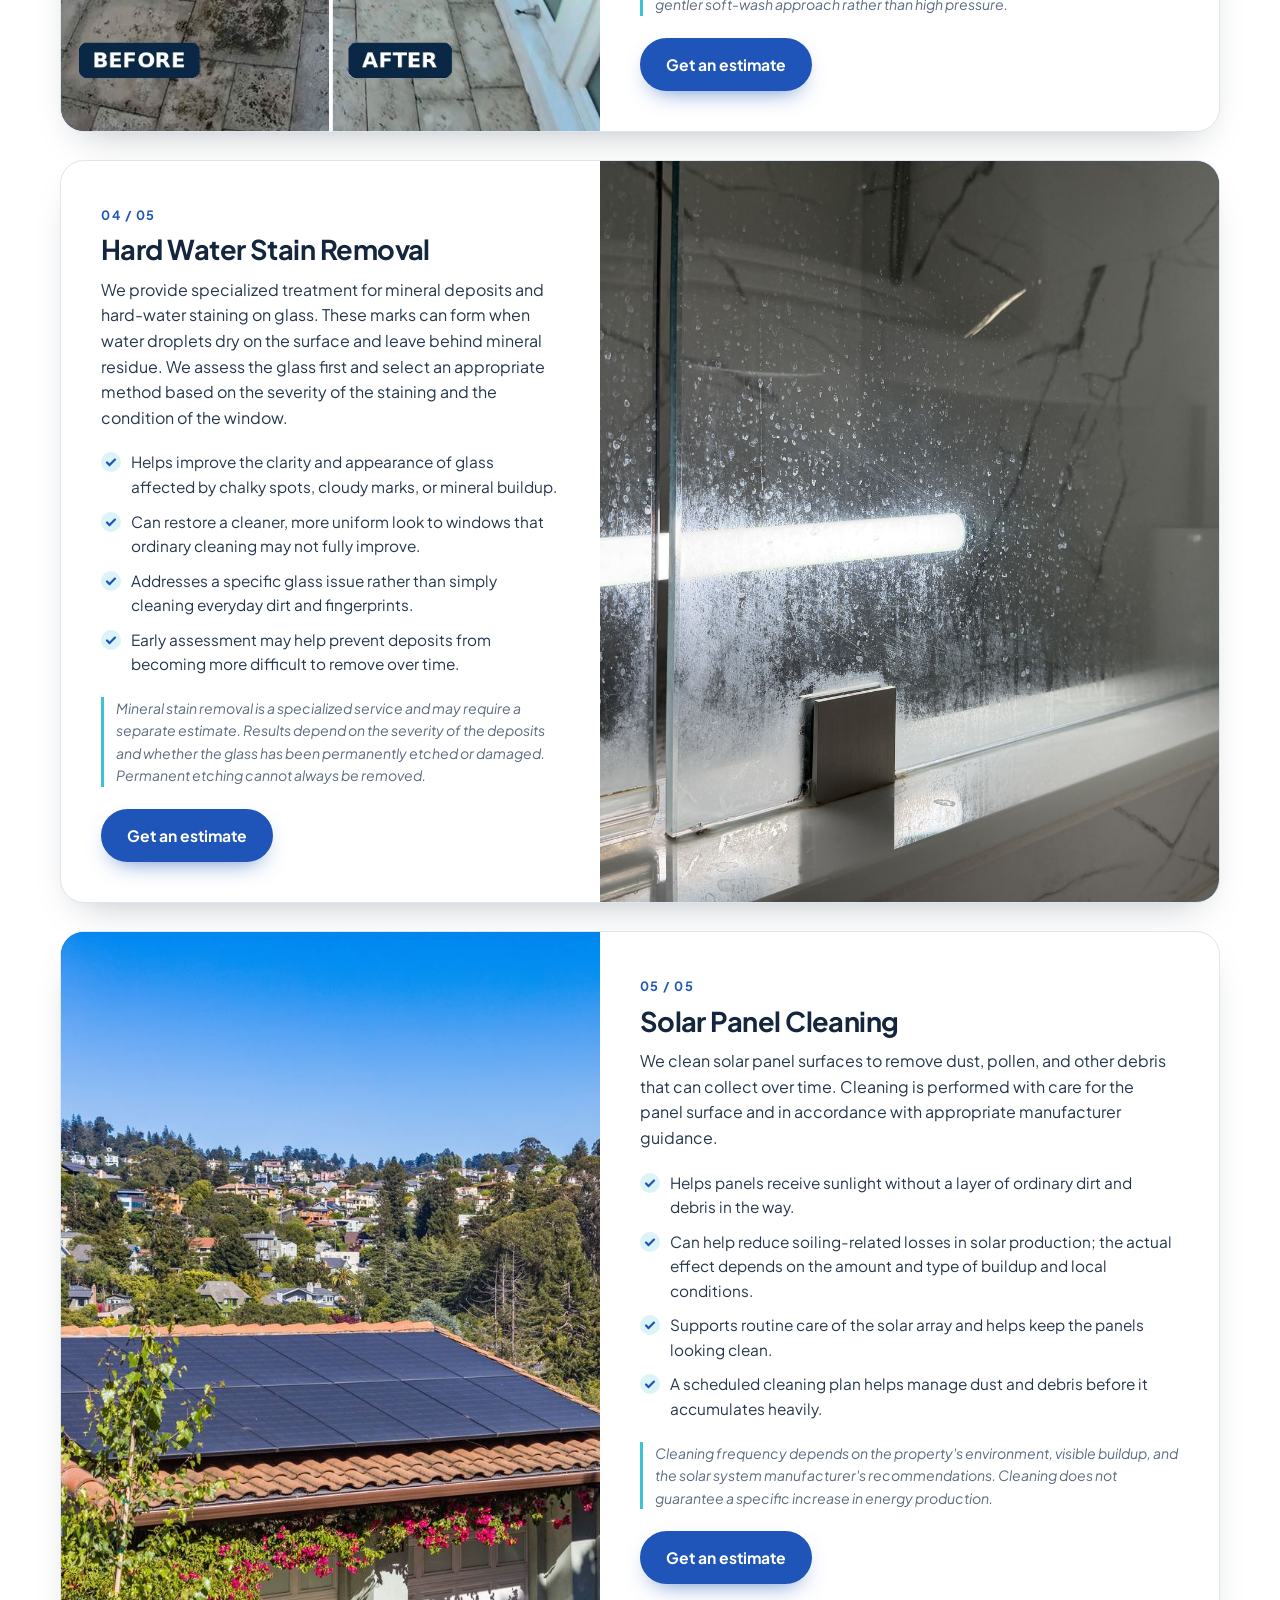
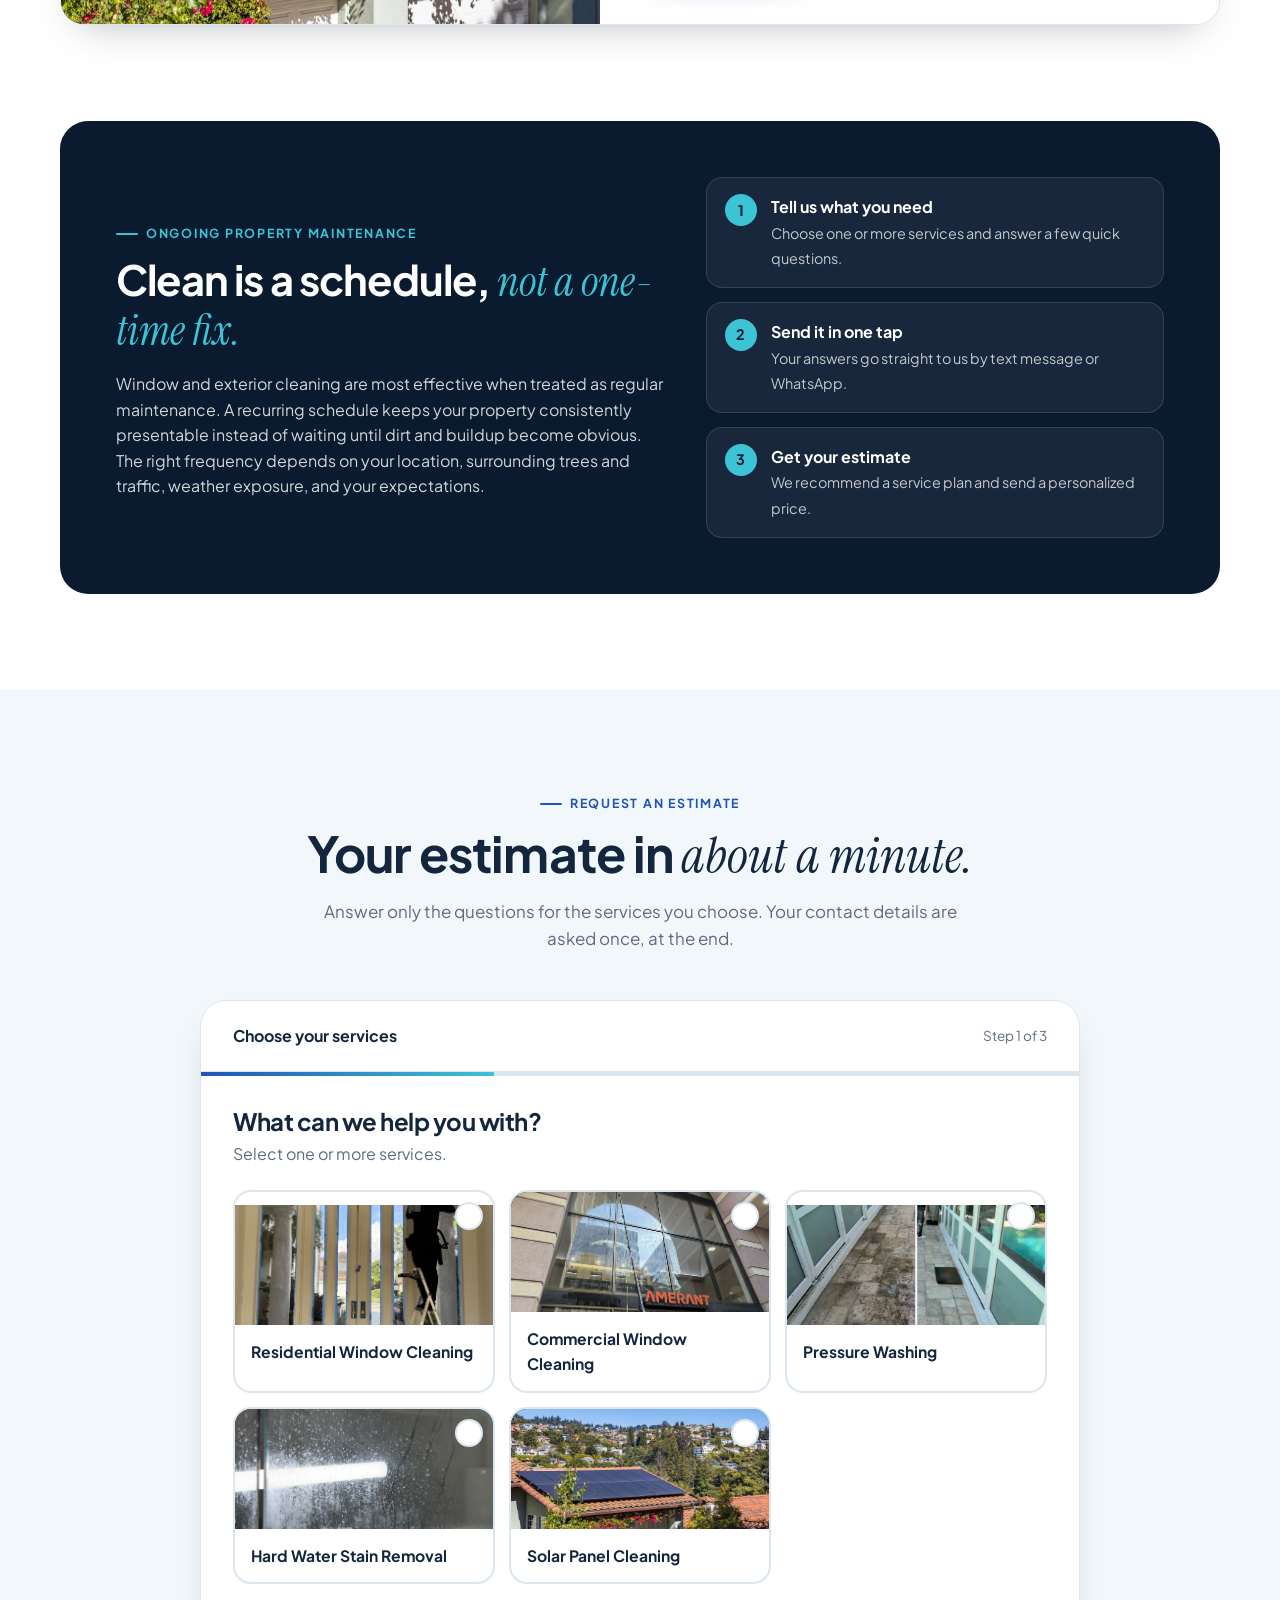
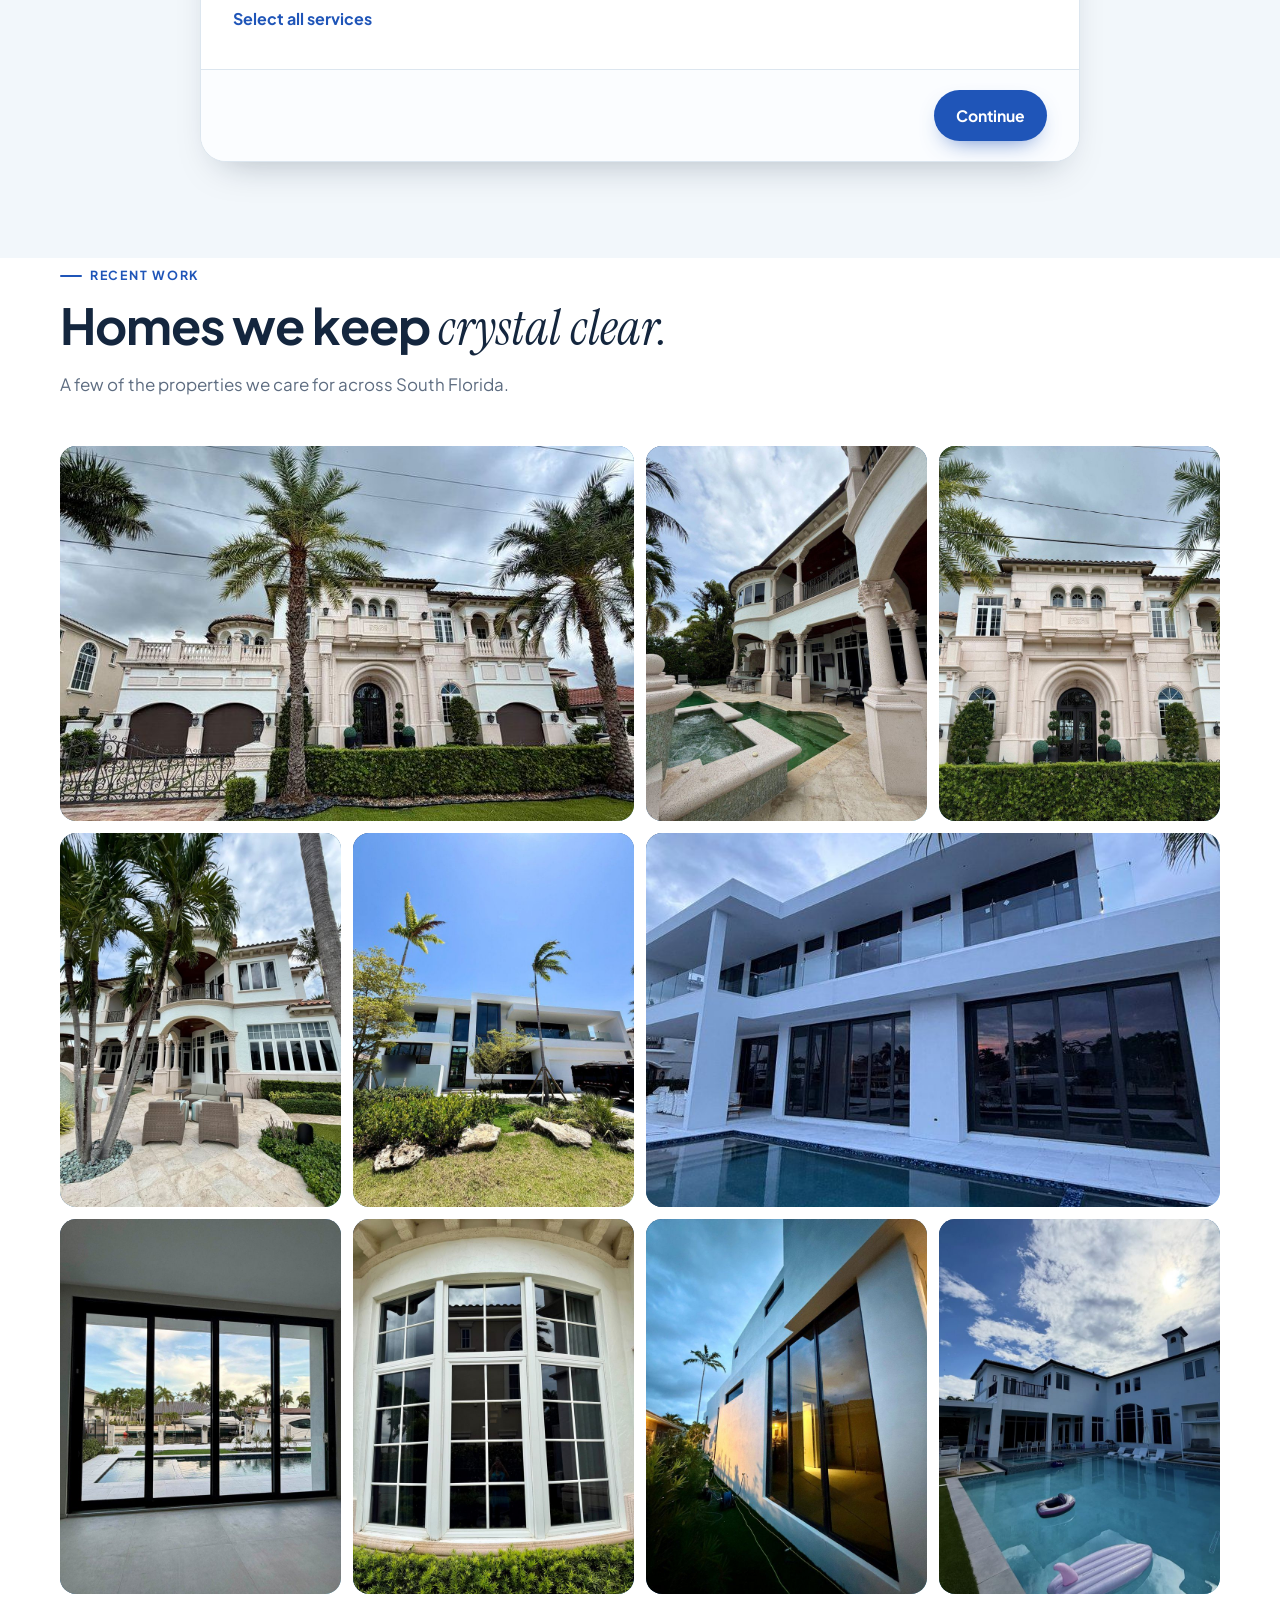
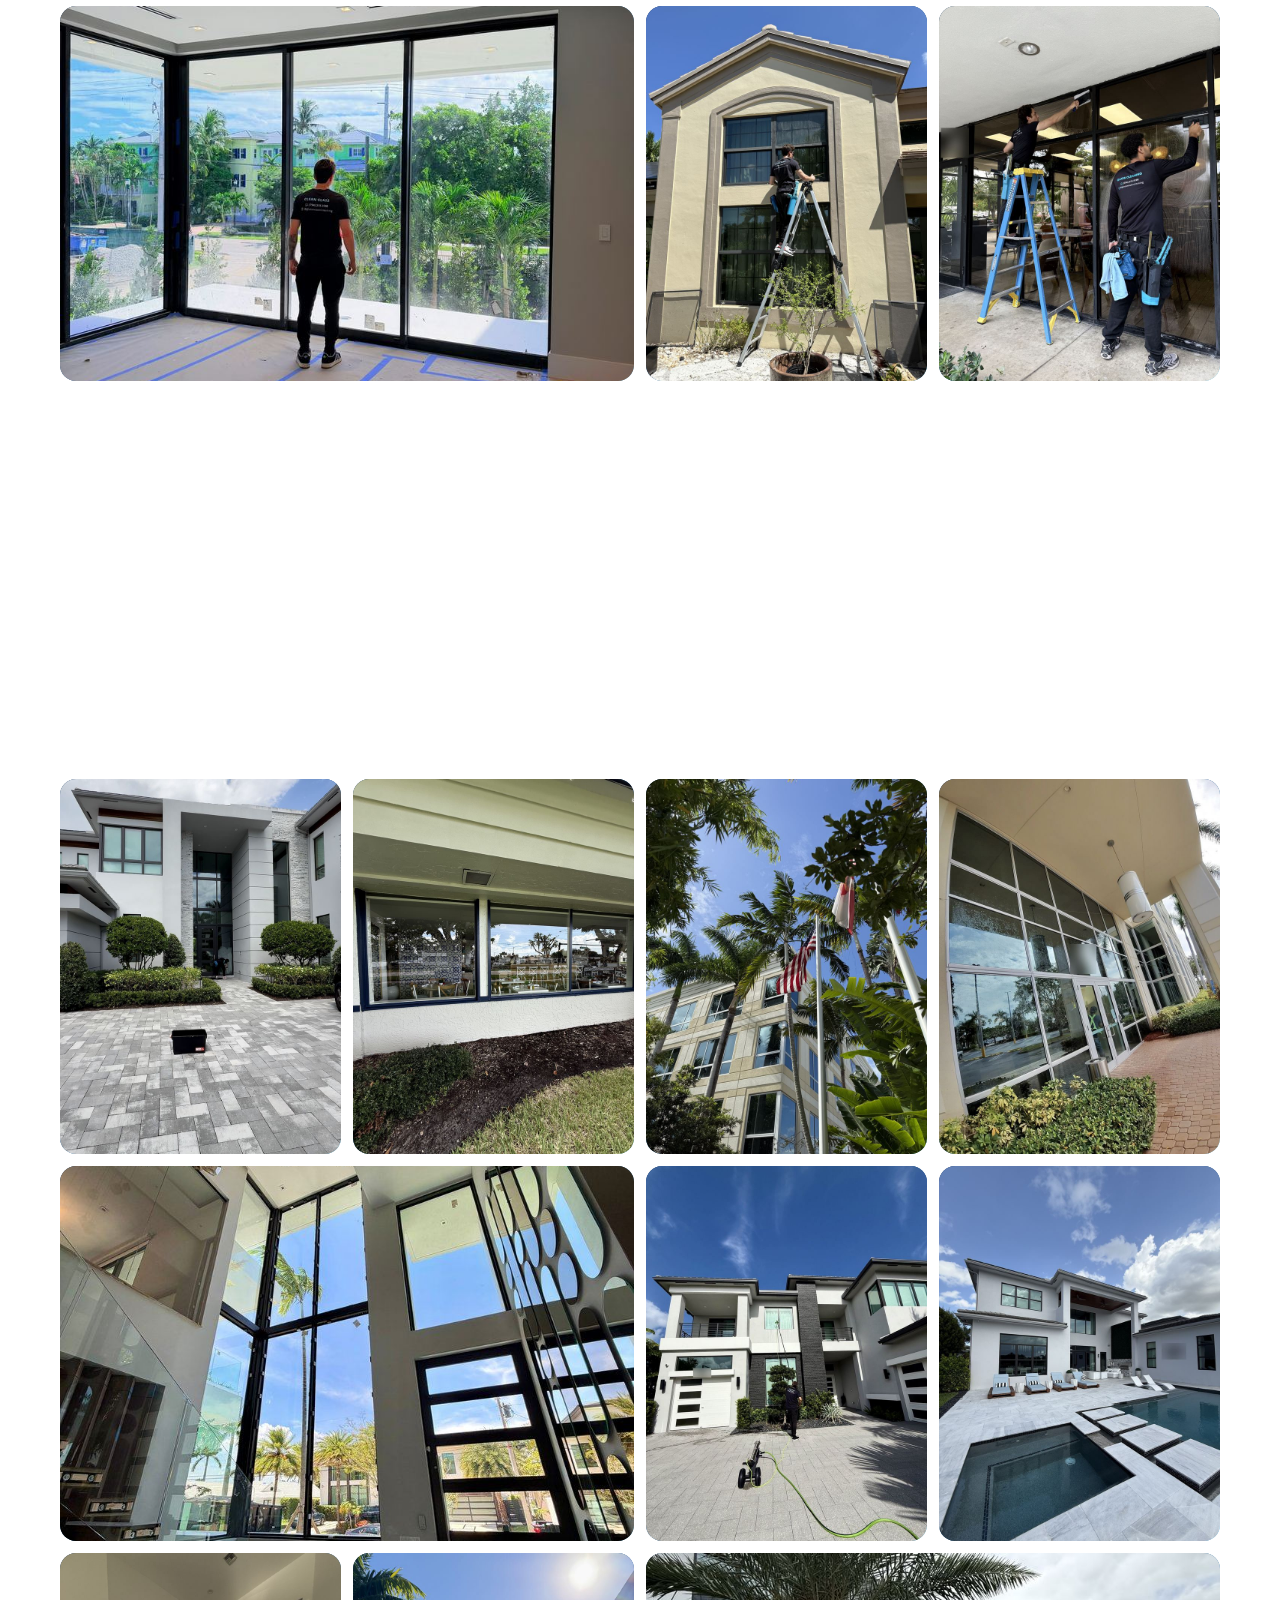
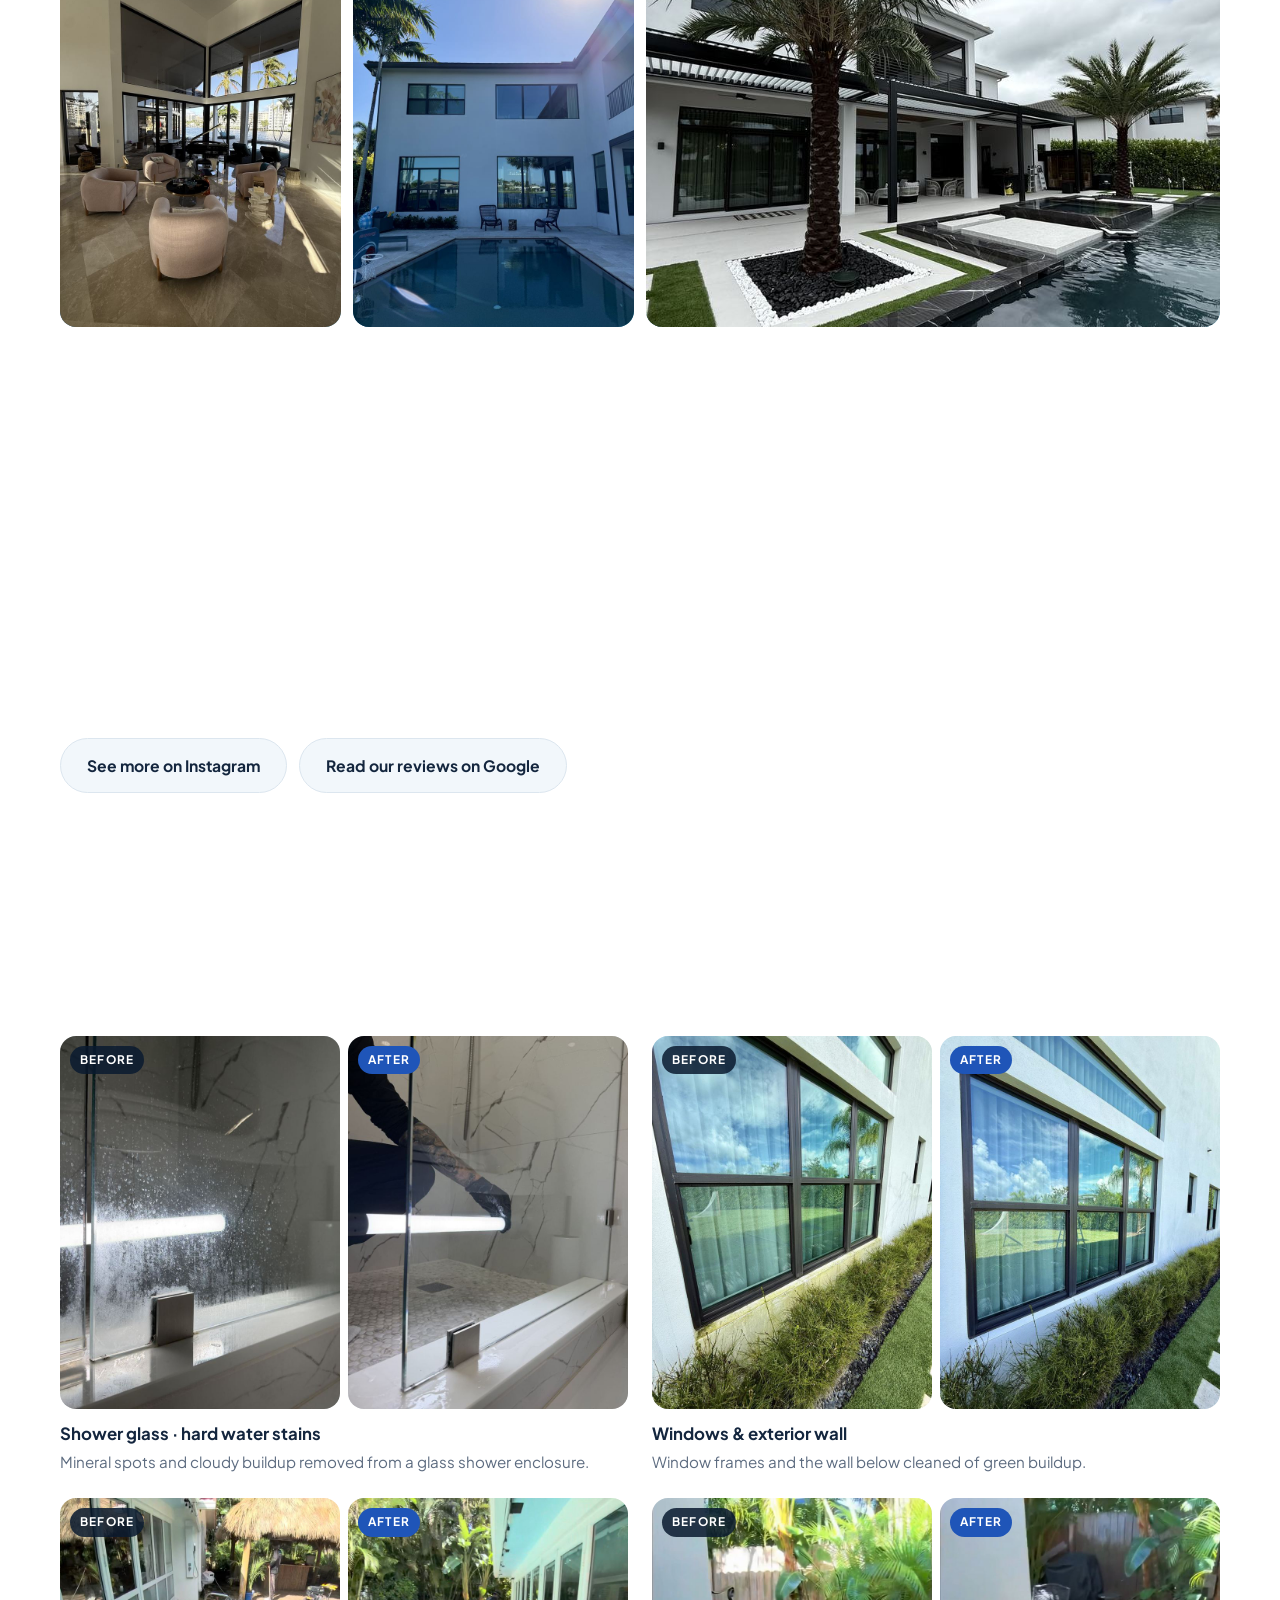
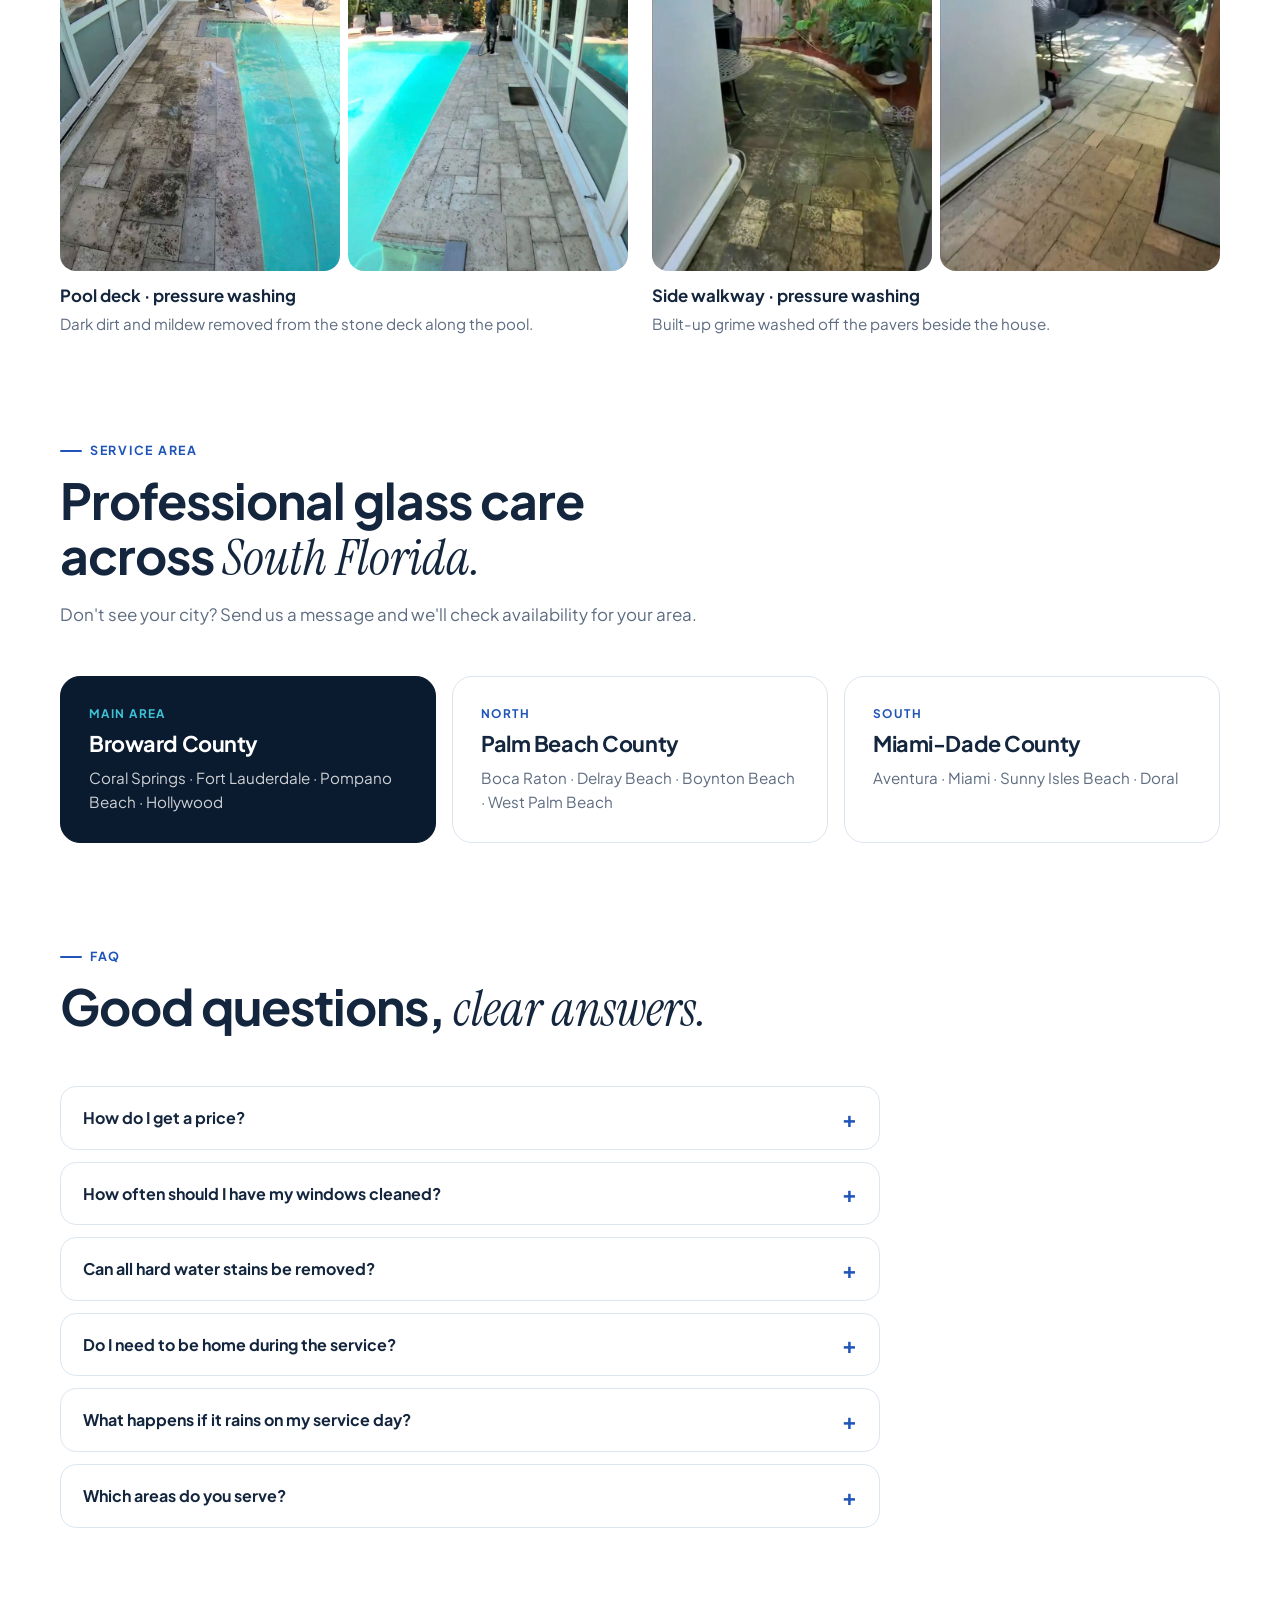
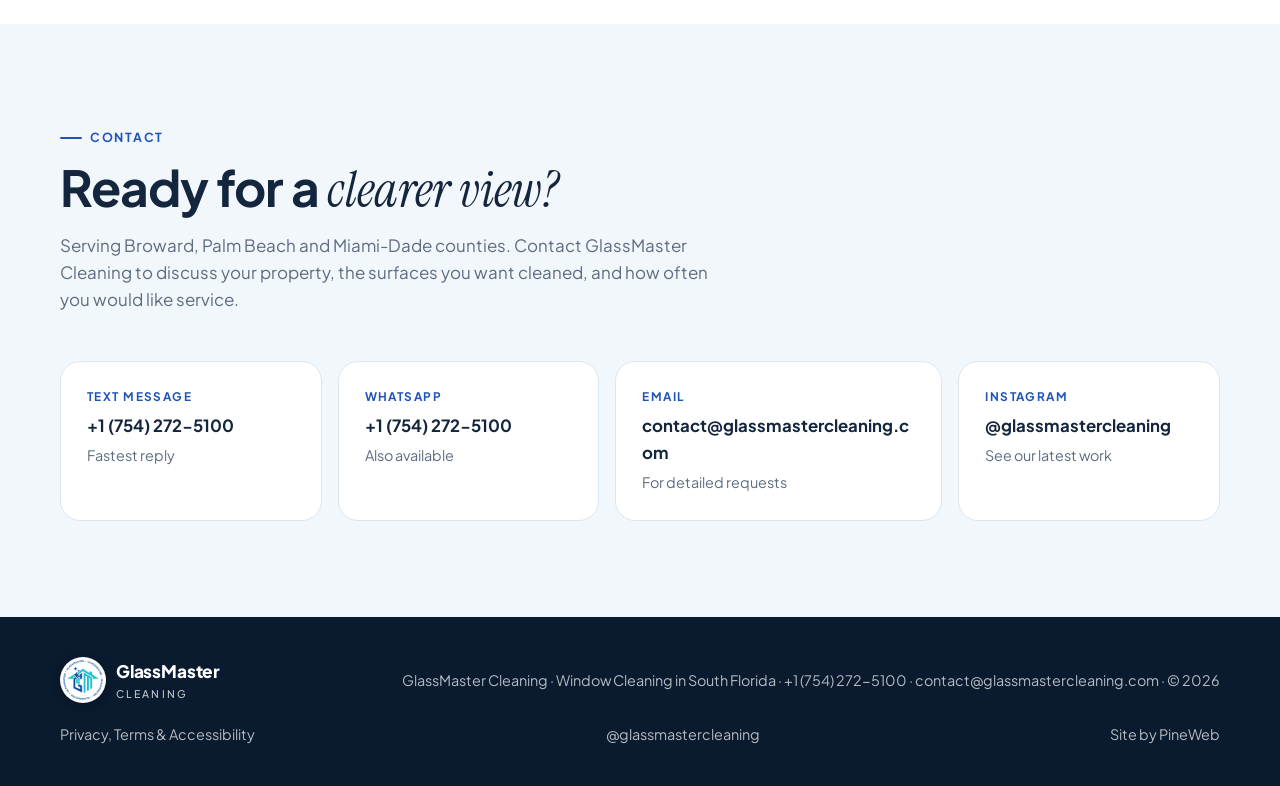
==== commit c3555ec5: "E-mail da empresa no site e scripts fora do HTML - masterglass89@gmail.com virou contact@glassmaster" ====
--- a/index.html
+++ b/index.html
@@ -10,7 +10,7 @@
 <link rel="alternate" hreflang="en-US" href="https://glassmastercleaning.com/">
 <link rel="alternate" hreflang="es-US" href="https://glassmastercleaning.com/?lang=es">
 <link rel="alternate" hreflang="x-default" href="https://glassmastercleaning.com/">
-<script>/* the Spanish version (?lang=es) is its own canonical page */ if(new URLSearchParams(location.search).get("lang")==="es"){document.getElementById("canonical").href="https://glassmastercleaning.com/?lang=es";document.documentElement.lang="es";}</script>
+<script src="lang.js"></script>
 <link rel="icon" type="image/png" href="img/favicon.png">
 <link rel="apple-touch-icon" href="img/apple-touch-icon.png">
 <meta property="og:type" content="website">
@@ -41,7 +41,7 @@
    "image": "https://glassmastercleaning.com/img/share.jpg",
    "logo": "https://glassmastercleaning.com/img/logo.png",
    "telephone": "+1-754-272-5100",
-   "email": "masterglass89@gmail.com",
+   "email": "contact@glassmastercleaning.com",
    "address": {
     "@type": "PostalAddress",
     "addressRegion": "FL",
@@ -626,7 +626,7 @@
       <div class="contact-grid">
         <a class="c-card" data-link="sms" href="sms:+17542725100" title="Text GlassMaster Cleaning" data-i18n-title="t_sms"><small data-i18n="c_sms">Text message</small><strong data-show="phone">+1 (754) 272-5100</strong><span data-i18n="c_sms2">Fastest reply</span></a>
         <a class="c-card" data-link="wa" href="https://wa.me/17542725100" title="Message GlassMaster Cleaning on WhatsApp" data-i18n-title="t_wa"><small>WhatsApp</small><strong data-show="phone">+1 (754) 272-5100</strong><span data-i18n="c_wa2">Also available</span></a>
-        <a class="c-card" data-link="mail" data-needs="email" href="mailto:masterglass89@gmail.com" title="Email GlassMaster Cleaning" data-i18n-title="t_mail"><small data-i18n="c_mail">Email</small><strong data-show="email">masterglass89@gmail.com</strong><span data-i18n="c_mail2">For detailed requests</span></a>
+        <a class="c-card" data-link="mail" data-needs="email" href="mailto:contact@glassmastercleaning.com" title="Email GlassMaster Cleaning" data-i18n-title="t_mail"><small data-i18n="c_mail">Email</small><strong data-show="email">contact@glassmastercleaning.com</strong><span data-i18n="c_mail2">For detailed requests</span></a>
         <a class="c-card" data-link="ig" href="https://www.instagram.com/glassmastercleaning/" title="GlassMaster Cleaning on Instagram" data-i18n-title="t_ig"><small>Instagram</small><strong data-show="ighandle">@glassmastercleaning</strong><span data-i18n="c_ig2">See our latest work</span></a>
       </div>
     </div>
@@ -636,7 +636,7 @@
 <footer>
   <div class="wrap foot">
     <a class="brand" href="#top"><img class="brand-logo" src="img/logo.png" alt=""><span>GlassMaster<small>Cleaning</small></span></a>
-    <span>GlassMaster Cleaning · <span data-i18n="f_tag">Window Cleaning in South Florida</span> · <a href="tel:+17542725100">+1 (754) 272-5100</a> · <a href="mailto:masterglass89@gmail.com">masterglass89@gmail.com</a> · &copy; <span id="yr"></span></span>
+    <span>GlassMaster Cleaning · <span data-i18n="f_tag">Window Cleaning in South Florida</span> · <a href="tel:+17542725100">+1 (754) 272-5100</a> · <a href="mailto:contact@glassmastercleaning.com">contact@glassmastercleaning.com</a> · &copy; <span id="yr"></span></span>
     <a href="privacy.html" id="privacy-link" data-i18n="f_priv">Privacy, Terms &amp; Accessibility</a>
     <a href="https://www.instagram.com/glassmastercleaning/" target="_blank" rel="noopener">@glassmastercleaning</a>
     <span><span data-i18n="f_by">Site by</span> <a href="https://pine-web-site.pages.dev" target="_blank" rel="noopener">PineWeb</a></span>
@@ -645,568 +645,6 @@
 
 <div class="toast" id="toast" role="status" aria-live="polite"></div>
 
-<script>
-/* ===== Business info: edit here ===== */
-const CONFIG = {
-  phone: "+1 (754) 272-5100",   // shown on the site
-  phoneDigits: "17542725100",   // country code + number, digits only (texts & WhatsApp)
-  email: "masterglass89@gmail.com", // leave empty to hide the email options
-  instagram: "glassmastercleaning",
-  reviews: "https://share.google/psCZiamiwQSyMjKF9", // Google Business Profile (GLASSMASTER GPM CORP); leave empty to hide the button
-  area: "Serving Broward, Palm Beach and Miami-Dade counties"
-};
-
-/* Photos: put files in img/ with these names (.jpg). Missing photos show a blue placeholder. */
-const FOTOS = {
-  hero: "img/hero.jpg",
-  heroMobile: "img/hero-mobile.jpg",   // vertical photo used on phones
-  residential: "img/residential.jpg",
-  commercial: "img/commercial.jpg",
-  hardwater: "img/hard-water.jpg",
-  power: "img/pressure-washing-before-after.jpg",
-  solar: "img/solar.jpg",
-  logo: "img/logo.png",
-  /* gallery, in display order (11-13: the client's Instagram picks (11, 13 from the WhatsApp originals); 14-24: Site-2 folder; 25-33: WhatsApp photos. Photos showing dirt go to Before & after, not here. Keep the count at 23, 26, 30 or 33 so the grid has no gaps) */
-  work: [11,25,26,27,13,30,31,28,33,12,14,15,16,18,19,20,21,22,23,24,29,1,2,3,4,5,6,7,8,9].map(n=>`img/work-${n}.jpg`)
-};
-
-/* Which part of a photo stays visible when it is cropped */
-const FOCUS = { solar: "30% 75%" };
-
-const STORIES = ["1 story","2 stories","3+ stories"];
-const SIDES = ["Exterior only","Interior only","Interior & exterior"];
-
-const SERVICES_EN = [
-  { id:"residential", photo:"residential", name:"Residential Window Cleaning",
-    what:"We clean residential windows and glass surfaces to remove everyday dust, fingerprints, pollen, and common surface buildup. Service can be customized for the home's needs and may include interior and exterior glass, where requested.",
-    benefits:["A brighter, clearer view and more natural light coming through clean glass.","A well-maintained appearance that helps your home look cared for from both inside and outside.","Routine cleaning helps prevent dirt and mineral residue from building up over time. It is maintenance, not just a one-time cosmetic service.","Regular service can help identify stubborn spots or buildup early, before they become more difficult to address."],
-    note:"Ideal for homeowners who want to keep their windows consistently clean throughout the year.",
-    questions:[
-      {id:"stories", q:"How many stories is the home?", opts:STORIES},
-      {id:"panes", q:"About how many glass panes does the home have?", opts:["1–10","11–20","21–35","36–50","50+","Not sure"]},
-      {id:"side", q:"Which service would you like?", opts:SIDES},
-      {id:"screens", q:"Include screen cleaning?", opts:["Yes","No"]},
-      {id:"tracks", q:"Include window tracks and sills?", opts:["Yes","No"]}
-    ]},
-  { id:"commercial", photo:"commercial", name:"Commercial Window Cleaning",
-    what:"We clean glass at commercial properties such as offices, retail stores, gyms, restaurants, and shared building areas. Cleaning plans can be arranged around the property's traffic, appearance standards, and maintenance schedule.",
-    benefits:["Creates a strong first impression for customers, clients, tenants, and visitors.","Helps storefronts, entrances, lobbies, and other customer-facing areas look professional and inviting.","Supports the presentation of your business and the overall experience people have when they visit.","Scheduled maintenance keeps glass from looking neglected and helps businesses maintain a consistent standard."],
-    note:"Recurring service is a practical option for businesses that need their property to look professional week after week.",
-    questions:[
-      {id:"type", q:"What type of property is it?", opts:["Commercial building","Shopping center","Gym","Hotel","Restaurant","Other"]},
-      {id:"stories", q:"How many stories is the building?", opts:["1 story","2 stories","3–5 stories","6+ stories"]},
-      {id:"panes", q:"About how many glass panes does the property have?", opts:["1–25","26–50","51–100","100+","Not sure"]},
-      {id:"side", q:"Which service would you like?", opts:SIDES},
-      {id:"freq", q:"How often would you like service?", opts:["One time","Monthly","Every 3 months","Every 6 months","Other"]},
-      {id:"access", q:"How easy is it to reach the glass?", opts:["Easy access","Special equipment needed","Not sure"]}
-    ]},
-  { id:"power", photo:"power", name:"Pressure Washing",
-    what:"Pressure washing removes dirt, grime, algae, and other buildup from suitable exterior hard surfaces. Depending on the property and surface, service may include driveways, walkways, patios, and other outdoor areas. We select the cleaning approach based on the surface material and its condition.",
-    benefits:["Improves curb appeal by making exterior areas look cleaner and better maintained.","Removes common surface buildup that can make walkways and other areas look dirty or neglected.","Helps maintain a cleaner environment around entrances and outdoor living areas.","Routine exterior cleaning can help keep buildup from accumulating heavily between services."],
-    note:"The right method and pressure depend on the surface. Some materials require a gentler soft-wash approach rather than high pressure.",
-    questions:[
-      {id:"areas", q:"Which areas would you like washed?", hint:"Select all that apply", multi:true, opts:["Pool deck","Driveway","Sidewalks & walkways","Patio","House exterior","Roof","Fence","Other"]},
-      {id:"stories", q:"How many stories is the home?", opts:STORIES},
-      {id:"size", q:"About how big is the area?", opts:["Small","Medium","Large","Not sure"]},
-      {id:"heavy", q:"Any areas with heavy dirt, mold, algae, or stains?", opts:["Yes","No","Not sure"]},
-      {id:"details", q:"Anything else we should know?", hint:"Optional", text:true, optional:true}
-    ]},
-  { id:"hardwater", photo:"hardwater", name:"Hard Water Stain Removal",
-    what:"We provide specialized treatment for mineral deposits and hard-water staining on glass. These marks can form when water droplets dry on the surface and leave behind mineral residue. We assess the glass first and select an appropriate method based on the severity of the staining and the condition of the window.",
-    benefits:["Helps improve the clarity and appearance of glass affected by chalky spots, cloudy marks, or mineral buildup.","Can restore a cleaner, more uniform look to windows that ordinary cleaning may not fully improve.","Addresses a specific glass issue rather than simply cleaning everyday dirt and fingerprints.","Early assessment may help prevent deposits from becoming more difficult to remove over time."],
-    note:"Mineral stain removal is a specialized service and may require a separate estimate. Results depend on the severity of the deposits and whether the glass has been permanently etched or damaged. Permanent etching cannot always be removed.",
-    questions:[
-      {id:"where", q:"Where are the mineral stains?", hint:"Select all that apply", multi:true, opts:["Windows","Shower glass","Other glass surfaces"]},
-      {id:"amount", q:"About how many panes need treatment?", opts:["1–5","6–15","16+","Not sure"]},
-      {id:"severity", q:"How strong are the stains?", opts:["Small white spots","Cloudy / hazy glass","Heavy mineral buildup"]},
-      {id:"photos", q:"Can you send photos of the affected glass?", opts:["Yes, I'll attach them or share a link","Not right now"]}
-    ]},
-  { id:"solar", photo:"solar", name:"Solar Panel Cleaning",
-    what:"We clean solar panel surfaces to remove dust, pollen, and other debris that can collect over time. Cleaning is performed with care for the panel surface and in accordance with appropriate manufacturer guidance.",
-    benefits:["Helps panels receive sunlight without a layer of ordinary dirt and debris in the way.","Can help reduce soiling-related losses in solar production; the actual effect depends on the amount and type of buildup and local conditions.","Supports routine care of the solar array and helps keep the panels looking clean.","A scheduled cleaning plan helps manage dust and debris before it accumulates heavily."],
-    note:"Cleaning frequency depends on the property's environment, visible buildup, and the solar system manufacturer's recommendations. Cleaning does not guarantee a specific increase in energy production.",
-    questions:[
-      {id:"stories", q:"How many stories is the home?", opts:STORIES},
-      {id:"panels", q:"About how many solar panels are there?", opts:["1–10","11–20","21–30","31–40","40+","Not sure"]}
-    ]}
-];
-
-const CONTACT_Q_EN = [
-  {id:"name", q:"Full name", type:"text", auto:"name", req:true},
-  {id:"phone", q:"Phone number", type:"tel", auto:"tel", req:true},
-  {id:"email", q:"Email address", type:"email", auto:"email", req:true},
-  {id:"address", q:"Service address", hint:"Street and number", type:"text", auto:"street-address", req:true},
-  {id:"zip", q:"ZIP code", type:"text", auto:"postal-code", req:true},
-  {id:"ptype", q:"Is the property residential or commercial?", opts:["Residential","Commercial"]}
-];
-
-/* ===== Spanish version (same ids and order as the English lists above) ===== */
-const PISOS = ["1 piso","2 pisos","3 pisos o más"];
-const LADOS = ["Solo exterior","Solo interior","Interior y exterior"];
-const NS = "No estoy seguro";
-const SERVICES_ES = [
-  { id:"residential", photo:"residential", name:"Limpieza de ventanas residenciales",
-    what:"Limpiamos ventanas y superficies de vidrio de casas para quitar el polvo del día a día, huellas, polen y suciedad común. El servicio se adapta a cada casa y puede incluir el vidrio interior y exterior, si lo desea.",
-    benefits:["Una vista más clara y más luz natural entrando por vidrios limpios.","Una apariencia bien cuidada que hace que su casa luzca atendida por dentro y por fuera.","La limpieza regular ayuda a evitar que la suciedad y los residuos minerales se acumulen con el tiempo. Es mantenimiento, no solo un servicio estético de una vez.","El servicio regular ayuda a detectar a tiempo manchas difíciles o acumulación, antes de que sean más difíciles de tratar."],
-    note:"Ideal para quienes quieren mantener sus ventanas limpias todo el año.",
-    questions:[
-      {id:"stories", q:"¿Cuántos pisos tiene la casa?", opts:PISOS},
-      {id:"panes", q:"¿Cuántos paneles de vidrio tiene la casa, más o menos?", opts:["1–10","11–20","21–35","36–50","50+",NS]},
-      {id:"side", q:"¿Qué servicio desea?", opts:LADOS},
-      {id:"screens", q:"¿Incluir limpieza de mallas (screens)?", opts:["Sí","No"]},
-      {id:"tracks", q:"¿Incluir rieles y marcos de las ventanas?", opts:["Sí","No"]}
-    ]},
-  { id:"commercial", photo:"commercial", name:"Limpieza de ventanas comerciales",
-    what:"Limpiamos vidrios en propiedades comerciales como oficinas, tiendas, gimnasios, restaurantes y áreas comunes de edificios. Los planes de limpieza se pueden organizar según el tráfico de la propiedad, sus estándares de presentación y su calendario de mantenimiento.",
-    benefits:["Causa una gran primera impresión en clientes, inquilinos y visitantes.","Ayuda a que vitrinas, entradas, recepciones y otras áreas de atención al público se vean profesionales y acogedoras.","Apoya la imagen de su negocio y la experiencia de quienes lo visitan.","El mantenimiento programado evita que los vidrios se vean descuidados y ayuda a mantener un estándar constante."],
-    note:"El servicio recurrente es una opción práctica para negocios que necesitan que su propiedad luzca profesional semana tras semana.",
-    questions:[
-      {id:"type", q:"¿Qué tipo de propiedad es?", opts:["Edificio comercial","Centro comercial","Gimnasio","Hotel","Restaurante","Otro"]},
-      {id:"stories", q:"¿Cuántos pisos tiene el edificio?", opts:["1 piso","2 pisos","3–5 pisos","6 pisos o más"]},
-      {id:"panes", q:"¿Cuántos paneles de vidrio tiene la propiedad, más o menos?", opts:["1–25","26–50","51–100","100+",NS]},
-      {id:"side", q:"¿Qué servicio desea?", opts:LADOS},
-      {id:"freq", q:"¿Con qué frecuencia desea el servicio?", opts:["Una sola vez","Mensual","Cada 3 meses","Cada 6 meses","Otra"]},
-      {id:"access", q:"¿Qué tan fácil es llegar a los vidrios?", opts:["Acceso fácil","Se necesita equipo especial",NS]}
-    ]},
-  { id:"power", photo:"power", name:"Lavado a presión",
-    what:"El lavado a presión quita suciedad, mugre, algas y otras acumulaciones de las superficies exteriores duras que lo permiten. Según la propiedad y la superficie, el servicio puede incluir entradas de autos, caminos, patios y otras áreas exteriores. Elegimos el método de limpieza según el material de la superficie y su estado.",
-    benefits:["Mejora la apariencia exterior, que se ve más limpia y mejor cuidada.","Quita la acumulación común que hace que caminos y otras áreas se vean sucios o descuidados.","Ayuda a mantener más limpias las entradas y las áreas exteriores de la casa.","La limpieza exterior regular ayuda a que la suciedad no se acumule demasiado entre un servicio y otro."],
-    note:"El método y la presión adecuados dependen de la superficie. Algunos materiales necesitan un lavado suave (soft wash) en lugar de alta presión.",
-    questions:[
-      {id:"areas", q:"¿Qué áreas desea lavar?", hint:"Seleccione todas las que apliquen", multi:true, opts:["Área de la piscina","Entrada de autos","Aceras y caminos","Patio","Exterior de la casa","Techo","Cerca","Otra"]},
-      {id:"stories", q:"¿Cuántos pisos tiene la casa?", opts:PISOS},
-      {id:"size", q:"¿Qué tan grande es el área, más o menos?", opts:["Pequeña","Mediana","Grande",NS]},
-      {id:"heavy", q:"¿Hay áreas con mucha suciedad, moho, algas o manchas?", opts:["Sí","No",NS]},
-      {id:"details", q:"¿Algo más que debamos saber?", hint:"Opcional", text:true, optional:true}
-    ]},
-  { id:"hardwater", photo:"hardwater", name:"Eliminación de manchas de agua dura",
-    what:"Ofrecemos un tratamiento especializado para depósitos minerales y manchas de agua dura en el vidrio. Estas marcas se forman cuando las gotas de agua se secan sobre la superficie y dejan residuos minerales. Primero evaluamos el vidrio y elegimos el método adecuado según la intensidad de las manchas y el estado de la ventana.",
-    benefits:["Ayuda a mejorar la claridad y la apariencia del vidrio con puntos blancos, marcas opacas o acumulación mineral.","Puede devolver un aspecto más limpio y parejo a ventanas que la limpieza común no logra mejorar del todo.","Trata un problema específico del vidrio, no solo la suciedad y las huellas del día a día.","Una evaluación temprana puede ayudar a que los depósitos no se vuelvan más difíciles de quitar con el tiempo."],
-    note:"La eliminación de manchas minerales es un servicio especializado y puede requerir un presupuesto aparte. Los resultados dependen de la intensidad de los depósitos y de si el vidrio está grabado o dañado de forma permanente. El grabado permanente no siempre se puede eliminar.",
-    questions:[
-      {id:"where", q:"¿Dónde están las manchas minerales?", hint:"Seleccione todas las que apliquen", multi:true, opts:["Ventanas","Vidrio de la ducha","Otras superficies de vidrio"]},
-      {id:"amount", q:"¿Cuántos paneles necesitan tratamiento, más o menos?", opts:["1–5","6–15","16+",NS]},
-      {id:"severity", q:"¿Qué tan fuertes son las manchas?", opts:["Pequeños puntos blancos","Vidrio opaco o empañado","Mucha acumulación mineral"]},
-      {id:"photos", q:"¿Puede enviarnos fotos del vidrio afectado?", opts:["Sí, las adjunto o comparto un enlace","Ahora no"]}
-    ]},
-  { id:"solar", photo:"solar", name:"Limpieza de paneles solares",
-    what:"Limpiamos la superficie de los paneles solares para quitar polvo, polen y otros residuos que se acumulan con el tiempo. La limpieza se hace con cuidado de la superficie del panel y siguiendo las recomendaciones del fabricante.",
-    benefits:["Ayuda a que los paneles reciban la luz del sol sin una capa de suciedad y residuos en el medio.","Puede ayudar a reducir las pérdidas de producción causadas por la suciedad; el efecto real depende de la cantidad y el tipo de acumulación y de las condiciones locales.","Apoya el cuidado regular del sistema solar y ayuda a que los paneles se vean limpios.","Un plan de limpieza programado ayuda a controlar el polvo y los residuos antes de que se acumulen demasiado."],
-    note:"La frecuencia de limpieza depende del entorno de la propiedad, la suciedad visible y las recomendaciones del fabricante del sistema solar. La limpieza no garantiza un aumento específico en la producción de energía.",
-    questions:[
-      {id:"stories", q:"¿Cuántos pisos tiene la casa?", opts:PISOS},
-      {id:"panels", q:"¿Cuántos paneles solares hay, más o menos?", opts:["1–10","11–20","21–30","31–40","40+",NS]}
-    ]}
-];
-const CONTACT_Q_ES = [
-  {id:"name", q:"Nombre completo", type:"text", auto:"name", req:true},
-  {id:"phone", q:"Número de teléfono", type:"tel", auto:"tel", req:true},
-  {id:"email", q:"Correo electrónico", type:"email", auto:"email", req:true},
-  {id:"address", q:"Dirección del servicio", hint:"Calle y número", type:"text", auto:"street-address", req:true},
-  {id:"zip", q:"Código postal (ZIP)", type:"text", auto:"postal-code", req:true},
-  {id:"ptype", q:"¿La propiedad es residencial o comercial?", opts:["Residencial","Comercial"]}
-];
-
-/* Interface texts. Keys in TEXT_ES match the data-i18n attributes in the HTML. */
-const UI = {
-  en: { title:document.title, area:CONFIG.area, pickLabel:"Choose your services", pickH:"What can we help you with?", pickSub:"Select one or more services.", selAll:"Select all services", clearSel:"Clear selection",
-    contactLabel:"Your contact details", contactH:"Where should we send your estimate?", contactSub:"We only ask this once.",
-    reviewLabel:"Review & send", allSet:"All set", reviewSub:"Send your request with one tap. The message opens ready to go, you just press send.", region:"Your request",
-    sendSms:"Send by text message", sendWa:"Send on WhatsApp", sendMail:"Send by email", copy:"Copy summary", yes:"Yes",
-    photosNote:"Don't forget to attach the photos of the stained glass to the message. ",
-    consent:'By sending this request, you agree that GlassMaster Cleaning may contact you about your estimate by text, WhatsApp, phone or email. Message and data rates may apply. We never sell your information. <a href="privacy.html">Privacy Policy</a>',
-    privacy:"privacy.html", serviceOf:(n,t)=>`Service ${n} of ${t}`, stepOf:(n,t)=>`Step ${n} of ${t}`, cont:"Continue", reviewBtn:"Review my request", getEst:"Get an estimate",
-    chooseOne:"Choose at least one service", answerHl:"Please answer the highlighted question", copied:"Summary copied", noCopy:"Could not copy",
-    hi:"Hi GlassMaster! I'd like to know more about your services.", subjQ:"Question about your services", subjEst:"Estimate request", msgStart:"Hi GlassMaster! I'd like an estimate.",
-    contactHdr:"CONTACT", fName:"Name", fPhone:"Phone", fEmail:"Email", fAddress:"Address", fZip:"ZIP", fProperty:"Property",
-    e_name:"Please enter your first and last name.", e_phone:"Please enter a valid phone number, like (754) 272-5100.", e_email:"Please enter a valid email, like name@gmail.com.", e_emailTypo:m=>`Please check your email. Did you mean ${m}?`, e_emailTemp:"Please use an email you check, not a temporary one.", e_address:"Please enter the street and house number, like 123 Main St.", e_zip:"Please enter a 5-digit ZIP code, like 33301.", w_zip:"This ZIP may be outside our usual service area. You can still send it and we'll confirm.", langBtn:"ES", langLabel:"Ver el sitio en español", langOther:"es" },
-  es: { title:"Limpieza de ventanas en Fort Lauderdale y el sur de Florida | GlassMaster", area:"Atendemos los condados de Broward, Palm Beach y Miami-Dade",
-    pickLabel:"Elija sus servicios", pickH:"¿En qué le podemos ayudar?", pickSub:"Seleccione uno o más servicios.", selAll:"Seleccionar todos los servicios", clearSel:"Quitar selección",
-    contactLabel:"Sus datos de contacto", contactH:"¿A dónde le enviamos su presupuesto?", contactSub:"Solo se lo pedimos una vez.",
-    reviewLabel:"Revisar y enviar", allSet:"¡Listo", reviewSub:"Envíe su solicitud con un toque. El mensaje se abre listo, solo tiene que presionar enviar.", region:"Su solicitud",
-    sendSms:"Enviar por mensaje de texto", sendWa:"Enviar por WhatsApp", sendMail:"Enviar por correo", copy:"Copiar resumen", yes:"Sí",
-    photosNote:"No olvide adjuntar al mensaje las fotos del vidrio manchado. ",
-    consent:'Al enviar esta solicitud, usted acepta que GlassMaster Cleaning lo contacte sobre su presupuesto por mensaje de texto, WhatsApp, teléfono o correo electrónico. Pueden aplicarse cargos por mensajes y datos. Nunca vendemos su información. <a href="privacy-es.html">Política de privacidad</a>',
-    privacy:"privacy-es.html", serviceOf:(n,t)=>`Servicio ${n} de ${t}`, stepOf:(n,t)=>`Paso ${n} de ${t}`, cont:"Continuar", reviewBtn:"Revisar mi solicitud", getEst:"Pedir presupuesto",
-    chooseOne:"Elija al menos un servicio", answerHl:"Por favor responda la pregunta marcada", copied:"Resumen copiado", noCopy:"No se pudo copiar",
-    hi:"¡Hola GlassMaster! Me gustaría saber más sobre sus servicios.", subjQ:"Pregunta sobre sus servicios", subjEst:"Solicitud de presupuesto", msgStart:"¡Hola GlassMaster! Me gustaría un presupuesto.",
-    contactHdr:"CONTACTO", fName:"Nombre", fPhone:"Teléfono", fEmail:"Correo", fAddress:"Dirección", fZip:"ZIP", fProperty:"Propiedad",
-    e_name:"Escriba su nombre y apellido.", e_phone:"Escriba un número de teléfono válido, como (754) 272-5100.", e_email:"Escriba un correo válido, como nombre@gmail.com.", e_emailTypo:m=>`Revise su correo. ¿Quiso decir ${m}?`, e_emailTemp:"Use un correo que usted revise, no uno temporal.", e_address:"Escriba la calle y el número, como 123 Main St.", e_zip:"Escriba un código postal de 5 dígitos, como 33301.", w_zip:"Este código postal puede estar fuera de nuestra zona habitual. Puede enviarlo igual y se lo confirmamos.", langBtn:"EN", langLabel:"View the site in English", langOther:"en" }
-};
-const TEXT_ES = {
-  n_services:"Servicios", n_area:"Área de servicio", n_contact:"Contacto", n_quote:"Presupuesto",
-  h_eyebrow:"Limpieza de ventanas y lavado a presión en el sur de la Florida",
-  h_title:'Vidrios limpios. <span class="serif">Resultados claros.</span>',
-  h_lead:"Las superficies limpias hacen más que verse bien. Protegen la apariencia de su propiedad, causan una buena primera impresión y forman parte del mantenimiento regular.",
-  h_cta:"Pida un presupuesto gratis", h_text:"Envíenos un texto",
-  h_chips:'<span class="chip">Ventanas residenciales</span><span class="chip">Ventanas comerciales</span><span class="chip">Manchas de agua dura</span><span class="chip">Lavado a presión</span><span class="chip">Paneles solares</span>',
-  sv_e:"Nuestros servicios", sv_h:'Ventanas primero. <span class="serif">Y todo lo que las rodea</span> también.', sv_p:"Elija lo que necesita o combine servicios en una sola visita. Cada presupuesto se hace a la medida de su propiedad.",
-  hw_e:"Mantenimiento continuo de su propiedad", hw_h:'La limpieza es una rutina, <span class="serif">no un arreglo de una vez.</span>',
-  hw_p:"La limpieza de ventanas y exteriores funciona mejor como mantenimiento regular. Un calendario fijo mantiene su propiedad siempre presentable, en vez de esperar a que la suciedad y las manchas se noten. La frecuencia ideal depende de la ubicación, los árboles y el tráfico cercanos, la exposición al clima y sus expectativas.",
-  hw_steps:'<div class="step"><b>1</b><div><strong>Cuéntenos qué necesita</strong><span>Elija uno o más servicios y responda unas preguntas rápidas.</span></div></div><div class="step"><b>2</b><div><strong>Envíelo con un toque</strong><span>Sus respuestas nos llegan directo por mensaje de texto o WhatsApp.</span></div></div><div class="step"><b>3</b><div><strong>Reciba su presupuesto</strong><span>Le recomendamos un plan de servicio y le enviamos un precio personalizado.</span></div></div>',
-  q_e:"Pida un presupuesto", q_h:'Su presupuesto en <span class="serif">un minuto, más o menos.</span>', q_p:"Responda solo las preguntas de los servicios que elija. Sus datos de contacto se piden una sola vez, al final.",
-  back:"Atrás",
-  w_e:"Trabajos recientes", w_h:'Casas que mantenemos <span class="serif">impecables.</span>', w_p:"Algunas de las propiedades que cuidamos en el sur de la Florida.", w_ig:"Vea más en Instagram", w_rev:"Lea nuestras reseñas en Google",
-  ba_e:"Antes y después", ba_h:'Vea la <span class="serif">diferencia.</span>', ba_before:"Antes", ba_after:"Después",
-  ba_c1:"<strong>Vidrio de ducha · manchas de agua dura</strong>Manchas minerales y capa opaca eliminadas de una mampara de vidrio.",
-  ba_c2:"<strong>Ventanas y pared exterior</strong>Marcos de ventana y la pared de abajo limpios de la capa verde.",
-  ba_c3:"<strong>Deck de piscina · lavado a presión</strong>Suciedad oscura y moho eliminados del deck de piedra junto a la piscina.",
-  ba_c4:"<strong>Pasillo lateral · lavado a presión</strong>Suciedad acumulada eliminada de los adoquines junto a la casa.",
-  ar_e:"Área de servicio", ar_h:'Cuidado profesional de vidrios en todo <span class="serif">el sur de la Florida.</span>', ar_p:"¿No ve su ciudad? Envíenos un mensaje y verificamos la disponibilidad en su zona.",
-  ar_main:"Zona principal", ar_n:"Norte", ar_s:"Sur", ar_bw:"Condado de Broward", ar_pb:"Condado de Palm Beach", ar_md:"Condado de Miami-Dade",
-  fq_e:"Preguntas frecuentes", fq_h:'Buenas preguntas, <span class="serif">respuestas claras.</span>',
-  fq_list:'<details class="faq-item reveal"><summary>¿Cómo obtengo un precio?</summary><p>Use el formulario de presupuesto de arriba o envíenos un mensaje de texto. Responda unas preguntas rápidas sobre su propiedad y le enviaremos un presupuesto personalizado. Los presupuestos son gratis.</p></details><details class="faq-item reveal"><summary>¿Cada cuánto debo limpiar mis ventanas?</summary><p>Depende de la ubicación, los árboles y el tráfico cercanos, la exposición al clima y qué tan impecables le gustan sus vidrios. Muchas propiedades funcionan mejor con un calendario regular, y en su presupuesto le sugerimos la frecuencia adecuada.</p></details><details class="faq-item reveal"><summary>¿Se pueden quitar todas las manchas de agua dura?</summary><p>La mayoría de la acumulación mineral se puede quitar o reducir mucho. Las manchas que llevan años pueden grabarse en el vidrio, y ese daño no siempre se puede revertir del todo. Envíenos fotos y le diremos qué esperar antes de la visita.</p></details><details class="faq-item reveal"><summary>¿Necesito estar en casa durante el servicio?</summary><p>No siempre. Para el trabajo exterior solo necesitamos acceso seguro a las áreas que vamos a limpiar. Confirmamos los detalles con usted al programar.</p></details><details class="faq-item reveal"><summary>¿Qué pasa si llueve el día del servicio?</summary><p>Si el clima no es seguro o adecuado para el trabajo, le avisamos y reprogramamos con usted.</p></details><details class="faq-item reveal"><summary>¿Qué zonas atienden?</summary><p>El condado de Broward es nuestra zona principal, y también atendemos los condados de Palm Beach y Miami-Dade. Si no ve su ciudad, envíenos un mensaje y lo verificamos.</p></details>',
-  ct_e:"Contacto", ct_h:'¿Listo para <span class="serif">ver con más claridad?</span>',
-  ct_p:"Contacte a GlassMaster Cleaning para hablar de su propiedad, las superficies que quiere limpiar y con qué frecuencia desea el servicio.",
-  c_sms:"Mensaje de texto", c_sms2:"Respuesta más rápida", c_wa2:"También disponible", c_mail:"Correo electrónico", c_mail2:"Para solicitudes detalladas", c_ig2:"Vea nuestros trabajos recientes",
-  f_tag:"Limpieza de ventanas en el sur de la Florida", f_priv:"Privacidad, términos y accesibilidad", f_by:"Sitio hecho por"
-};
-const ALT_ES = {
-  "par1-before":"Mampara de vidrio de ducha cubierta de manchas blancas de agua dura antes de la limpieza",
-  "par1-after":"El mismo vidrio de ducha transparente y sin manchas después de quitar el agua dura",
-  "par2-before":"Ventana exterior con manchas verdes en la pared de abajo antes de la limpieza",
-  "par2-after":"La misma ventana y la pared limpias después de la limpieza exterior",
-  "par3-before":"Deck de piedra de la piscina junto a la casa cubierto de suciedad oscura y moho antes del lavado a presión",
-  "par3-after":"El mismo deck de la piscina claro y limpio después del lavado a presión",
-  "par4-before":"Adoquines del pasillo lateral oscuros por la suciedad y el moho antes del lavado a presión",
-  "par4-after":"El mismo pasillo lateral limpio y claro después del lavado a presión"
-};
-
-/* the site always opens in English; Spanish only with the ES button or a ?lang=es link */
-let LANG = new URLSearchParams(location.search).get("lang")==="es" ? "es" : "en";
-const L = () => UI[LANG];
-let SERVICES = SERVICES_EN, CONTACT_Q = CONTACT_Q_EN;
-
-/* ===== helpers ===== */
-const $ = s => document.querySelector(s);
-const esc = s => String(s).replace(/[&<>"]/g, c => ({"&":"&amp;","<":"&lt;",">":"&gt;",'"':"&quot;"}[c]));
-/* photo descriptions (alt text): service + place, one per photo */
-const PHOTO_ALT = {
- en:{
- "hero": "Modern white home with pool and clean windows in South Florida",
- "heroMobile": "Modern white home with pool and clean windows in South Florida",
- "residential": "Technician on a ladder cleaning the entry windows of a home",
- "commercial": "Technician cleaning the glass entrance of a commercial building with a water-fed pole",
- "hardwater": "Glass shower door with hard water stains",
- "power": "Pool deck before and after pressure washing: dark dirt and mildew on the left, clean stone on the right",
- "solar": "Solar panels on a tiled roof",
- "w1": "Technician pressure washing the paver driveway of a modern two-story home",
- "w2": "Modern home with pool and spa and clean windows across the back",
- "w3": "Living room with floor-to-ceiling windows cleaned inside and out",
- "w4": "Two-story home with pool and clean rear windows",
- "w5": "Modern home with palm tree, pool and large sliding glass doors",
- "w6": "Two-story foyer with a glass stair railing after cleaning",
- "w7": "Tall arched entry windows and glass double front door",
- "w8": "White home with pool, balconies and clean glass railings",
- "w9": "Waterfront home with pool and large clean windows",
- "w11": "Mediterranean-style estate with palm trees and clean front windows",
- "w12": "Home with pool and wide windows on a sunny South Florida day",
- "w13": "Newly built modern home with large clean windows",
- "w14": "Technician inspecting floor-to-ceiling windows after cleaning",
- "w15": "Technician on a ladder cleaning a tall arched window",
- "w16": "Technicians cleaning the inside of a storefront's glass walls",
- "w18": "Tall windows set in a stone facade",
- "w19": "Glass balcony railing on a modern home",
- "w20": "Two-story home with clean windows and tropical landscaping",
- "w21": "Modern home entrance with tall windows and a paver driveway",
- "w22": "Restaurant windows cleaned on the outside",
- "w23": "Office building windows with flags in front",
- "w24": "Commercial building with a clean glass storefront",
- "w25": "Rear terrace and spa of a Mediterranean-style home with clean windows",
- "w26": "Arched entry and clean windows of a Mediterranean-style home",
- "w27": "Back patio and clean windows of a Mediterranean-style home",
- "w28": "Large bay window with grid panes after cleaning",
- "w29": "Two-story entry with tall windows and a floating staircase",
- "w30": "Modern home with pool and clean windows at dusk",
- "w31": "Floor-to-ceiling sliding glass doors facing a pool and waterway",
- "w33": "Side windows of a modern white home at sunset"
-},
- es:{
- "hero": "Casa moderna blanca con piscina y ventanas limpias en el sur de la Florida",
- "heroMobile": "Casa moderna blanca con piscina y ventanas limpias en el sur de la Florida",
- "residential": "Técnico en una escalera limpiando las ventanas de la entrada de una casa",
- "commercial": "Técnico limpiando la entrada de vidrio de un edificio comercial con una pértiga de agua",
- "hardwater": "Mampara de ducha con manchas de agua dura",
- "power": "Deck de piscina antes y después del lavado a presión: suciedad y moho a la izquierda, piedra limpia a la derecha",
- "solar": "Paneles solares en un techo de tejas",
- "w1": "Técnico lavando a presión la entrada de adoquines de una casa moderna de dos pisos",
- "w2": "Casa moderna con piscina y jacuzzi y ventanas limpias en la parte trasera",
- "w3": "Sala con ventanales de piso a techo limpios por dentro y por fuera",
- "w4": "Casa de dos pisos con piscina y ventanas traseras limpias",
- "w5": "Casa moderna con palmera, piscina y grandes puertas corredizas de vidrio",
- "w6": "Vestíbulo de dos pisos con baranda de vidrio después de la limpieza",
- "w7": "Ventanas altas en arco y puerta doble de vidrio en la entrada",
- "w8": "Casa blanca con piscina, balcones y barandas de vidrio limpias",
- "w9": "Casa frente al agua con piscina y grandes ventanas limpias",
- "w11": "Residencia de estilo mediterráneo con palmeras y ventanas delanteras limpias",
- "w12": "Casa con piscina y ventanas amplias en un día soleado del sur de la Florida",
- "w13": "Casa moderna recién construida con grandes ventanas limpias",
- "w14": "Técnico revisando ventanales de piso a techo después de la limpieza",
- "w15": "Técnico en una escalera limpiando una ventana alta en arco",
- "w16": "Técnicos limpiando por dentro las paredes de vidrio de un local",
- "w18": "Ventanas altas en una fachada de piedra",
- "w19": "Baranda de vidrio en el balcón de una casa moderna",
- "w20": "Casa de dos pisos con ventanas limpias y jardín tropical",
- "w21": "Entrada de una casa moderna con ventanas altas y entrada de adoquines",
- "w22": "Ventanas de un restaurante limpias por fuera",
- "w23": "Ventanas de un edificio de oficinas con banderas al frente",
- "w24": "Edificio comercial con fachada de vidrio limpia",
- "w25": "Terraza trasera y jacuzzi de una casa mediterránea con ventanas limpias",
- "w26": "Entrada en arco y ventanas limpias de una casa mediterránea",
- "w27": "Patio trasero y ventanas limpias de una casa mediterránea",
- "w28": "Gran ventana mirador con cuadrícula después de la limpieza",
- "w29": "Entrada de dos pisos con ventanas altas y escalera flotante",
- "w30": "Casa moderna con piscina y ventanas limpias al atardecer",
- "w31": "Puertas corredizas de vidrio de piso a techo frente a la piscina y el canal",
- "w33": "Ventanas laterales de una casa moderna blanca al atardecer"
-}
-};
-const TITLE_ES = {"t_sms": "Enviar un mensaje de texto a GlassMaster Cleaning", "t_wa": "Escribir a GlassMaster Cleaning por WhatsApp", "t_mail": "Enviar un correo a GlassMaster Cleaning", "t_ig": "GlassMaster Cleaning en Instagram", "t_rev": "Reseñas de GlassMaster Cleaning en Google"};
-const altFor = el => { const src = el.querySelector("img")?.getAttribute("src")||""; const m = src.match(/work-(\d+)\.jpg/); return PHOTO_ALT[LANG][m ? "w"+m[1] : (src.includes("hero-mobile") ? "heroMobile" : el.dataset.photo)] || ""; };
-const photo = (key, cls="") => `<div class="ph ${cls}" data-photo="${key}"></div>`;
-function loadPhotos(root=document){
-  root.querySelectorAll(".ph[data-photo]:not([data-done])").forEach(el=>{
-    el.dataset.done = 1;
-    const key = el.dataset.photo === "hero" && matchMedia("(max-width:700px)").matches ? "heroMobile" : el.dataset.photo;
-    const src = FOTOS[key]; if(!src) return;
-    const img = new Image(); img.alt = ""; img.loading = "lazy";
-    if(FOCUS[el.dataset.photo]) img.style.objectPosition = FOCUS[el.dataset.photo];
-    img.onload = () => el.classList.add("loaded");
-    img.src = src; el.appendChild(img); img.alt = altFor(el);
-  });
-}
-function toast(msg){ const t=$("#toast"); t.textContent=msg; t.classList.add("on"); clearTimeout(t._t); t._t=setTimeout(()=>t.classList.remove("on"),2600); }
-
-/* logo: use img/logo.png when it exists */
-(() => { const i=new Image(); i.onload=()=>{ document.querySelectorAll(".brand-mark").forEach(m=>{ const c=i.cloneNode(); c.className="brand-logo"; c.alt=""; m.replaceWith(c); }); }; i.src=FOTOS.logo; })();
-
-/* recent work gallery */
-FOTOS.work.forEach((src,i)=>{ FOTOS["work"+i]=src; });
-$("#gallery").innerHTML = FOTOS.work.map((_,i)=>photo("work"+i,"g-item reveal")).join("");
-
-/* ===== contact links ===== */
-const smsLink = body => `sms:+${CONFIG.phoneDigits}${body?`?&body=${encodeURIComponent(body)}`:""}`;
-const waLink = body => `https://wa.me/${CONFIG.phoneDigits}${body?`?text=${encodeURIComponent(body)}`:""}`;
-const mailLink = (body, subj=L().subjEst) => `mailto:${CONFIG.email}?subject=${encodeURIComponent(subj)}${body?`&body=${encodeURIComponent(body)}`:""}`;
-CONFIG.ighandle = "@" + CONFIG.instagram;
-document.querySelectorAll("[data-show]").forEach(el => el.textContent = CONFIG[el.dataset.show]);
-function setLinks(){
-  document.querySelectorAll("[data-link]").forEach(el => {
-    const k = el.dataset.link, hi = L().hi;
-    el.href = k==="sms" ? smsLink(hi) : k==="wa" ? waLink(hi) : k==="ig" ? `https://www.instagram.com/${CONFIG.instagram}/` : k==="reviews" ? CONFIG.reviews : mailLink("", L().subjQ);
-    if(k==="wa"||k==="ig"||k==="reviews") { el.target="_blank"; el.rel="noopener"; }
-  });
-}
-if(!CONFIG.email) document.querySelectorAll('[data-needs="email"]').forEach(el=>el.remove());
-if(!CONFIG.reviews) document.querySelectorAll('[data-link="reviews"]').forEach(el=>el.remove());
-$("#yr").textContent = new Date().getFullYear();
-
-/* ===== services section ===== */
-const renderServices = () => $("#svc-list").innerHTML = SERVICES.map((s,i)=>`
-  <article class="svc reveal">
-    ${photo(s.photo,"svc-photo")}
-    <div class="svc-body">
-      <span class="svc-num">0${i+1} / 0${SERVICES.length}</span>
-      <h3>${s.name}</h3>
-      <p class="what">${s.what}</p>
-      <ul class="benefits">${s.benefits.map(b=>`<li>${b}</li>`).join("")}</ul>
-      <p class="note">${s.note}</p>
-      <a class="btn btn-primary" href="#quote" data-pre="${s.id}">${L().getEst}</a>
-    </div>
-  </article>`).join("");
-
-/* ===== quote wizard ===== */
-const state = { picked:new Set(), answers:{}, contact:{}, step:0 };
-const steps = () => ["pick", ...SERVICES.filter(s=>state.picked.has(s.id)).map(s=>s.id), "contact", "review"];
-
-function optButtons(scope, q, current){
-  const sel = q.multi ? (current||[]) : [current];
-  return `<div class="opts" role="group" aria-labelledby="ql-${scope}-${q.id}">${q.opts.map(o=>`<button type="button" class="opt" data-scope="${scope}" data-q="${q.id}" data-v="${esc(o)}" ${q.multi?'data-multi="1"':""} aria-pressed="${sel.includes(o)}">${esc(o)}</button>`).join("")}</div>`;
-}
-function questionHTML(scope, q, current){
-  const hint = q.hint ? ` <span class="hint">(${q.hint})</span>` : "";
-  if(q.opts) return `<div class="q" data-qid="${q.id}"><span class="ql" id="ql-${scope}-${q.id}">${q.q}${hint}</span>${optButtons(scope,q,current)}</div>`;
-  if(q.text) return `<div class="q" data-qid="${q.id}"><label for="f-${scope}-${q.id}">${q.q}${hint}</label><textarea maxlength="600" id="f-${scope}-${q.id}"${q.optional?"":" aria-required=\"true\""} data-scope="${scope}" data-q="${q.id}">${esc(current||"")}</textarea></div>`;
-  return `<div class="q" data-qid="${q.id}"><label for="f-${q.id}">${q.q}${q.hint?`<span class="hint" style="display:block;margin-top:2px">${q.hint}</span>`:""}</label><input id="f-${q.id}"${q.optional?"":" aria-required=\"true\""} type="${q.type}" autocomplete="${q.auto}"${q.id==="zip"?' inputmode="numeric"':""} maxlength="${MAXLEN[q.id]||120}" aria-describedby="e-${q.id}" data-scope="${scope}" data-q="${q.id}" value="${esc(current||"")}"><p class="fmsg" id="e-${q.id}" aria-live="polite"></p></div>`;
-}
-
-function render(){
-  const list = steps(); state.step = Math.min(state.step, list.length-1);
-  const cur = list[state.step], body = $("#wz-body");
-  let html = "", label = "";
-  if(cur==="pick"){
-    label = L().pickLabel;
-    html = `<div class="wz-step on"><h3>${L().pickH}</h3><p class="sub">${L().pickSub}</p>
-      <div class="pick-grid">${SERVICES.map(s=>`<button type="button" class="pick" data-pick="${s.id}" aria-pressed="${state.picked.has(s.id)}">${photo(s.photo)}<span class="tick"></span><div class="t">${s.name}</div></button>`).join("")}</div>
-      <button type="button" class="select-all" id="sel-all">${state.picked.size===SERVICES.length?L().clearSel:L().selAll}</button></div>`;
-  } else if(cur==="contact"){
-    label = L().contactLabel;
-    const c = state.contact;
-    html = `<div class="wz-step on"><h3>${L().contactH}</h3><p class="sub">${L().contactSub}</p>
-      <div class="grid2">${CONTACT_Q.slice(0,2).map(q=>questionHTML("contact",q,c[q.id])).join("")}</div>
-      ${questionHTML("contact",CONTACT_Q[2],c.email)}
-      <div class="grid2 addr">${CONTACT_Q.slice(3,5).map(q=>questionHTML("contact",q,c[q.id])).join("")}</div>
-      ${questionHTML("contact",CONTACT_Q[5],c.ptype)}</div>`;
-  } else if(cur==="review"){
-    label = L().reviewLabel;
-    const msg = buildMessage();
-    html = `<div class="wz-step on"><h3>${L().allSet}, ${esc(state.contact.name.split(" ")[0])}!</h3><p class="sub">${L().reviewSub}</p>
-      <div class="summary" tabindex="0" role="region" aria-label="${L().region}">${esc(msg)}</div>
-      <div class="send">
-        <a class="btn btn-primary" href="${smsLink(msg)}"><svg viewBox="0 0 24 24" fill="none" stroke="currentColor" stroke-width="2"><path d="M21 12a8 8 0 0 1-11.6 7.1L4 20.5l1.4-4.9A8 8 0 1 1 21 12z"/></svg>${L().sendSms}</a>
-        <a class="btn btn-wa" href="${waLink(msg)}" target="_blank" rel="noopener"><svg viewBox="0 0 24 24" fill="currentColor"><path d="M12 2a10 10 0 0 0-8.6 15.1L2 22l5-1.3A10 10 0 1 0 12 2zm5.3 14.1c-.2.6-1.3 1.2-1.8 1.2-.5.1-1 .1-3.3-.8-2.8-1.1-4.5-3.9-4.7-4.1-.1-.2-1.1-1.5-1.1-2.9s.7-2 1-2.3c.2-.3.5-.3.7-.3h.5c.2 0 .4 0 .6.5l.8 2c.1.2.1.4 0 .5l-.3.5-.4.4c-.1.1-.3.3-.1.6.2.3.7 1.2 1.6 1.9 1.1 1 2 1.3 2.3 1.4.3.1.4.1.6-.1l.8-1c.2-.3.4-.2.6-.1l1.9.9c.3.1.5.2.5.3.1.2.1.7-.1 1.3z"/></svg>${L().sendWa}</a>
-        ${CONFIG.email?`<a class="btn btn-mail" href="${mailLink(msg)}"><svg viewBox="0 0 24 24" fill="none" stroke="currentColor" stroke-width="2"><rect x="3" y="5" width="18" height="14" rx="2"/><path d="M3 7l9 6 9-6"/></svg>${L().sendMail}</a>`:""}
-        <button type="button" class="btn btn-light" id="copy">${L().copy}</button>
-      </div>
-      <p class="send-note">${state.answers.hardwater?.photos?.startsWith(L().yes)?L().photosNote:""}</p>
-      <p class="send-note">${L().consent}</p></div>`;
-  } else {
-    const s = SERVICES.find(x=>x.id===cur), a = state.answers[cur] ||= {};
-    label = s.name;
-    html = `<div class="wz-step on"><div class="svc-banner">${photo(s.photo)}<div><small>${L().serviceOf(list.indexOf(cur), state.picked.size)}</small><h3>${s.name}</h3></div></div>
-      ${s.questions.map(q=>questionHTML(cur,q,a[q.id])).join("")}</div>`;
-  }
-  body.innerHTML = html; loadPhotos(body);
-  if(cur==="contact") zipHint();
-  $("#wz-label").textContent = label;
-  $("#wz-count").textContent = L().stepOf(state.step+1, list.length);
-  $("#wz-bar").style.width = `${((state.step+1)/list.length)*100}%`;
-  $("#wz-back").style.visibility = state.step ? "visible" : "hidden";
-  $("#wz-next").style.display = cur==="review" ? "none" : "";
-  $("#wz-next").textContent = list[state.step+1]==="review" ? L().reviewBtn : L().cont;
-}
-
-function store(el){
-  const {scope, q} = el.dataset, bucket = scope==="contact" ? state.contact : (state.answers[scope] ||= {});
-  if(el.classList.contains("opt")){
-    if(el.dataset.multi){
-      const arr = bucket[q] ||= [], v = el.dataset.v, i = arr.indexOf(v);
-      i<0 ? arr.push(v) : arr.splice(i,1);
-      el.setAttribute("aria-pressed", i<0);
-    } else {
-      bucket[q] = el.dataset.v;
-      el.parentElement.querySelectorAll(".opt").forEach(b=>b.setAttribute("aria-pressed", b===el));
-    }
-  } else bucket[q] = el.value.trim();
-  const box = el.closest(".q"); box?.classList.remove("err"); el.removeAttribute("aria-invalid");
-  const m = box?.querySelector(".fmsg"); if(m && !m.classList.contains("warn")) m.textContent = "";
-  if(q==="zip") zipHint();
-}
-
-/* ===== Data checks (PineWeb rule: catch typos and fake contact details before the request is sent) ===== */
-const MAXLEN = {name:80, phone:25, email:120, address:150, zip:10};
-const JUNK = /^(test|teste|testing|asdf|qwerty|fake|none|nada|xxx+|abc|aaa+|no|na|n\/a)$/i;
-const TYPOS = {"gmial.com":"gmail.com","gmai.com":"gmail.com","gmal.com":"gmail.com","gnail.com":"gmail.com","gmail.co":"gmail.com","gmail.con":"gmail.com","gmail.cm":"gmail.com","gmail.om":"gmail.com","gamil.com":"gmail.com",
-  "hotmial.com":"hotmail.com","hotmal.com":"hotmail.com","hotmail.co":"hotmail.com","hotmail.con":"hotmail.com","yaho.com":"yahoo.com","yahooo.com":"yahoo.com","yahoo.con":"yahoo.com",
-  "outlok.com":"outlook.com","outlook.co":"outlook.com","outlook.con":"outlook.com","iclod.com":"icloud.com","icloud.co":"icloud.com","icloud.con":"icloud.com","aol.co":"aol.com"};
-const TEMP_MAIL = ["mailinator.com","guerrillamail.com","10minutemail.com","yopmail.com","tempmail.com","temp-mail.org","trashmail.com","sharklasers.com","getnada.com","dispostable.com","maildrop.cc"];
-const usPhone = v => { let d = v.replace(/\D/g,""); if(d.length===11 && d[0]==="1") d = d.slice(1); return d; };
-const CHECK = {
-  name: v => { const w = v.trim().split(/\s+/);
-    return (w.length<2 || !w.every(x=>/^[\p{L}][\p{L}'’.\-]*$/u.test(x)) || w.join("").replace(/[^\p{L}]/gu,"").length<4 || w.some(x=>JUNK.test(x)) || /(.)\1{3}/i.test(v)) ? L().e_name : ""; },
-  phone: v => { const t = v.trim();
-    if(/^\+(?!1)/.test(t)){ const d = t.replace(/\D/g,""); return d.length>=8 && d.length<=15 && !/^(\d)\1+$/.test(d) ? "" : L().e_phone; } // other countries
-    const d = usPhone(t);
-    return d.length===10 && /^[2-9]\d{2}[2-9]\d{6}$/.test(d) && !/^(\d)\1+$/.test(d) && !/^\d{3}55501\d{2}$/.test(d) && d!=="2345678901" ? "" : L().e_phone; },
-  email: v => { const t = v.trim().toLowerCase();
-    if(!/^[a-z0-9._%+\-]+@[a-z0-9\-]+(\.[a-z0-9\-]+)*\.[a-z]{2,}$/.test(t) || /\.\.|^\.|\.@/.test(t)) return L().e_email;
-    const [user, dom] = t.split("@");
-    if(TYPOS[dom]) return L().e_emailTypo(`${user}@${TYPOS[dom]}`);
-    if(TEMP_MAIL.includes(dom)) return L().e_emailTemp;
-    return JUNK.test(user) ? L().e_email : ""; },
-  address: v => { const t = v.trim(); return t.length>=6 && /\d/.test(t) && (t.match(/\p{L}/gu)||[]).length>=3 && !/(.)\1{3}/.test(t) ? "" : L().e_address; },
-  zip: v => /^\d{5}(-\d{4})?$/.test(v.trim()) && !/^0{5}/.test(v.trim()) ? "" : L().e_zip
-};
-const prettyPhone = v => { const d = usPhone(v); return !/^\s*\+(?!1)/.test(v) && d.length===10 ? `(${d.slice(0,3)}) ${d.slice(3,6)}-${d.slice(6)}` : v.trim(); };
-/* GlassMaster serves Broward, Palm Beach and Miami-Dade: ZIPs starting 330 to 334. Outside that we only warn. */
-const inArea = z => /^33[0-4]/.test(z.trim());
-function zipHint(){
-  const z = state.contact.zip||"", m = $("#e-zip"); if(!m) return;
-  if(!CHECK.zip(z) && !inArea(z)){ m.textContent = L().w_zip; m.classList.add("warn"); } else if(m.classList.contains("warn")){ m.textContent = ""; m.classList.remove("warn"); }
-}
-
-function validate(){
-  const cur = steps()[state.step];
-  if(cur==="pick"){ if(!state.picked.size){ toast(L().chooseOne); return false; } return true; }
-  const qs = cur==="contact" ? CONTACT_Q : SERVICES.find(s=>s.id===cur).questions;
-  const bucket = cur==="contact" ? state.contact : state.answers[cur];
-  let bad = null;
-  qs.forEach(q=>{
-    if(q.optional) return;
-    let v = bucket[q.id], ok = Array.isArray(v) ? v.length>0 : !!v, why = "";
-    if(cur==="contact" && CHECK[q.id]){ why = CHECK[q.id](v||""); ok = !why; }
-    const el = $(`#wz-body .q[data-qid="${q.id}"]`), msg = el.querySelector(".fmsg");
-    if(msg){ msg.textContent = why; msg.classList.remove("warn"); }
-    if(!ok){ el.classList.add("err"); el.querySelector("input,textarea")?.setAttribute("aria-invalid","true"); bad ||= el; }
-  });
-  if(cur==="contact") zipHint();
-  if(bad){ bad.scrollIntoView({behavior:"smooth",block:"center"}); bad.querySelector("input,textarea,button")?.focus({preventScroll:true}); toast(L().answerHl); return false; }
-  return true;
-}
-
-function buildMessage(){
-  const c = state.contact, T = L(), lines = [T.msgStart, ""];
-  SERVICES.filter(s=>state.picked.has(s.id)).forEach(s=>{
-    lines.push(`▸ ${s.name.toUpperCase()}`);
-    const a = state.answers[s.id] || {};
-    s.questions.forEach(q=>{
-      const v = a[q.id]; if(!v || (Array.isArray(v)&&!v.length)) return;
-      lines.push(`• ${q.q.replace(/^¿|\?$/g,"")}: ${Array.isArray(v)?v.join(", "):v}`);
-    });
-    lines.push("");
-  });
-  lines.push(`▸ ${T.contactHdr}`, `• ${T.fName}: ${c.name}`, `• ${T.fPhone}: ${prettyPhone(c.phone)}`, `• ${T.fEmail}: ${c.email.toLowerCase()}`, `• ${T.fAddress}: ${c.address}`, `• ${T.fZip}: ${c.zip}`, `• ${T.fProperty}: ${c.ptype}`);
-  return lines.join("\n");
-}
-
-$("#wizard").addEventListener("click", e=>{
-  const pick = e.target.closest("[data-pick]"), opt = e.target.closest(".opt");
-  if(pick){ const id = pick.dataset.pick; state.picked.has(id) ? state.picked.delete(id) : state.picked.add(id); pick.setAttribute("aria-pressed", state.picked.has(id)); $("#sel-all").textContent = state.picked.size===SERVICES.length?L().clearSel:L().selAll; }
-  else if(e.target.id==="sel-all"){ state.picked.size===SERVICES.length ? state.picked.clear() : SERVICES.forEach(s=>state.picked.add(s.id)); render(); }
-  else if(opt) store(opt);
-  else if(e.target.id==="copy"){ navigator.clipboard?.writeText(buildMessage()).then(()=>toast(L().copied),()=>toast(L().noCopy)); }
-});
-$("#wizard").addEventListener("input", e=>{ if(e.target.dataset.q) store(e.target); });
-/* move keyboard / screen reader focus to the new step title */
-const focusStep = ()=>{ const h=$("#wz-body h3"); if(h){ h.tabIndex=-1; h.focus({preventScroll:true}); } };
-$("#wz-next").onclick = ()=>{ if(validate()){ state.step++; render(); focusStep(); $("#wizard").scrollIntoView({behavior:"smooth",block:"start"}); } };
-$("#wz-back").onclick = ()=>{ state.step--; render(); focusStep(); };
-$("#svc-list").addEventListener("click", e=>{ const a=e.target.closest("[data-pre]"); if(a){ state.picked.add(a.dataset.pre); state.step=0; render(); } });
-
-/* ===== language ===== */
-const TEXT_EN = {}, ALT_EN = {};
-document.querySelectorAll("[data-i18n]").forEach(el => TEXT_EN[el.dataset.i18n] = el.innerHTML);
-document.querySelectorAll("[data-i18n-alt]").forEach(el => ALT_EN[el.dataset.i18nAlt] = el.alt);
-function applyLang(lang){
-  LANG = lang;
-  const es = lang==="es", T = L();
-  SERVICES = es ? SERVICES_ES : SERVICES_EN; CONTACT_Q = es ? CONTACT_Q_ES : CONTACT_Q_EN;
-  document.documentElement.lang = lang; document.title = T.title;
-  document.querySelectorAll("[data-i18n]").forEach(el => { const k = el.dataset.i18n; el.innerHTML = es && TEXT_ES[k] ? TEXT_ES[k] : TEXT_EN[k]; });
-  document.querySelectorAll("[data-i18n-alt]").forEach(el => { const k = el.dataset.i18nAlt; el.alt = es ? ALT_ES[k] : ALT_EN[k]; });
-  document.querySelectorAll("[data-i18n-title]").forEach(el => { el.dataset.titleEn ??= el.title; el.title = es ? TITLE_ES[el.dataset.i18nTitle] : el.dataset.titleEn; });
-  document.querySelectorAll(".ph[data-photo] img").forEach(img => img.alt = altFor(img.parentElement));
-  if(T.area) $("#area-line").textContent = T.area + ". " + $("#area-line").textContent;
-  $("#privacy-link").href = T.privacy;
-  const b = $("#lang-btn"); b.textContent = T.langBtn; b.lang = T.langOther; b.setAttribute("aria-label", `${T.langBtn}: ${T.langLabel}`);
-  setLinks(); renderServices(); loadPhotos($("#svc-list"));
-  /* answers are stored as option labels, so a language change starts the estimate over */
-  state.answers = {}; state.step = Math.min(state.step, 0); render();
-  /* content swapped after first load is shown right away, without the scroll animation */
-  if(window.io) document.querySelectorAll("#svc-list .reveal, [data-i18n] .reveal").forEach(el=>el.classList.add("in"));
-}
-$("#lang-btn").addEventListener("click", ()=>{
-  const next = LANG==="es" ? "en" : "es";
-  applyLang(next);
-  const u = new URL(location.href); u.searchParams.set("lang", next); history.replaceState(null, "", u);
-  $("#lang-btn").focus();
-});
-
-/* ===== page behaviour ===== */
-applyLang(LANG); loadPhotos();
-const bar = $("#top-bar"); const onScroll=()=>bar.classList.toggle("solid", scrollY>40); addEventListener("scroll",onScroll,{passive:true}); onScroll();
-window.io = new IntersectionObserver(es=>es.forEach(en=>{ if(en.isIntersecting){ en.target.classList.add("in"); io.unobserve(en.target);} }),{threshold:.12});
-document.querySelectorAll(".reveal").forEach(el=>io.observe(el));
-</script>
+<script src="site.js"></script>
 </body>
 </html>
